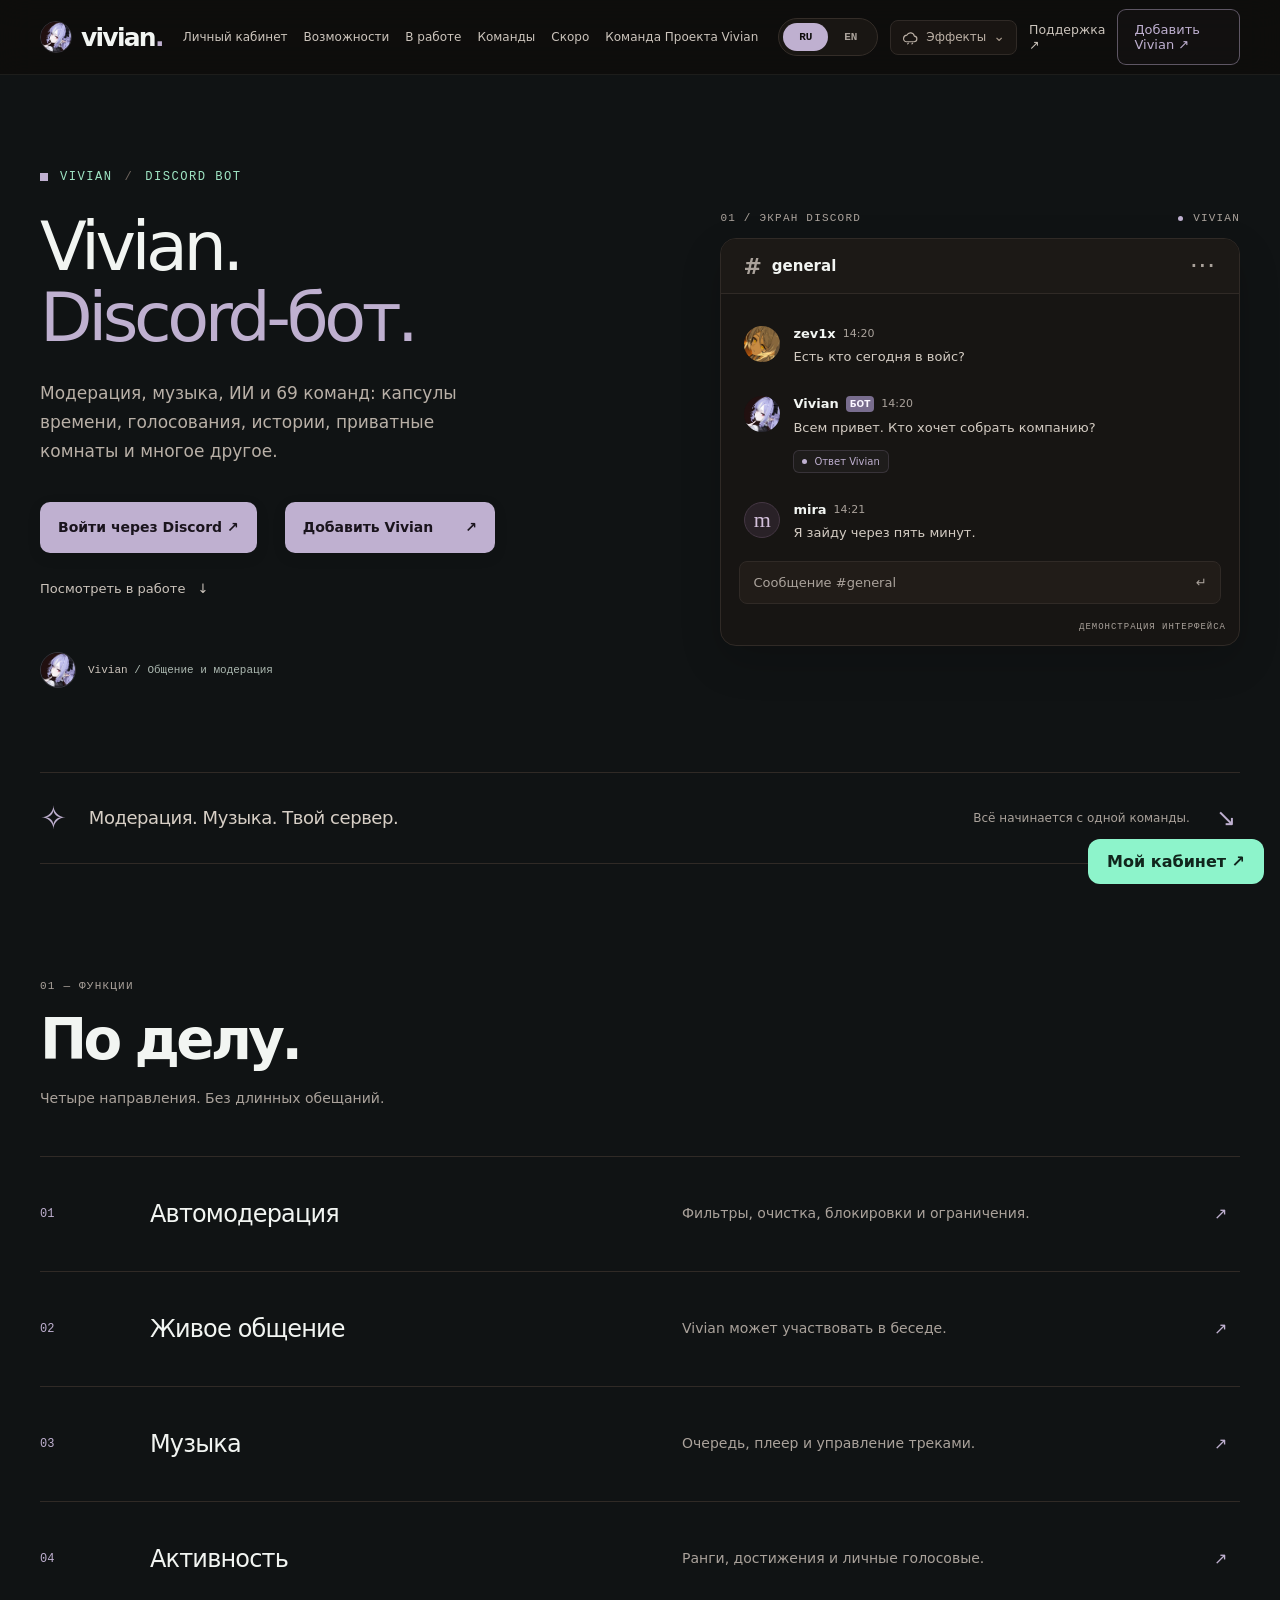
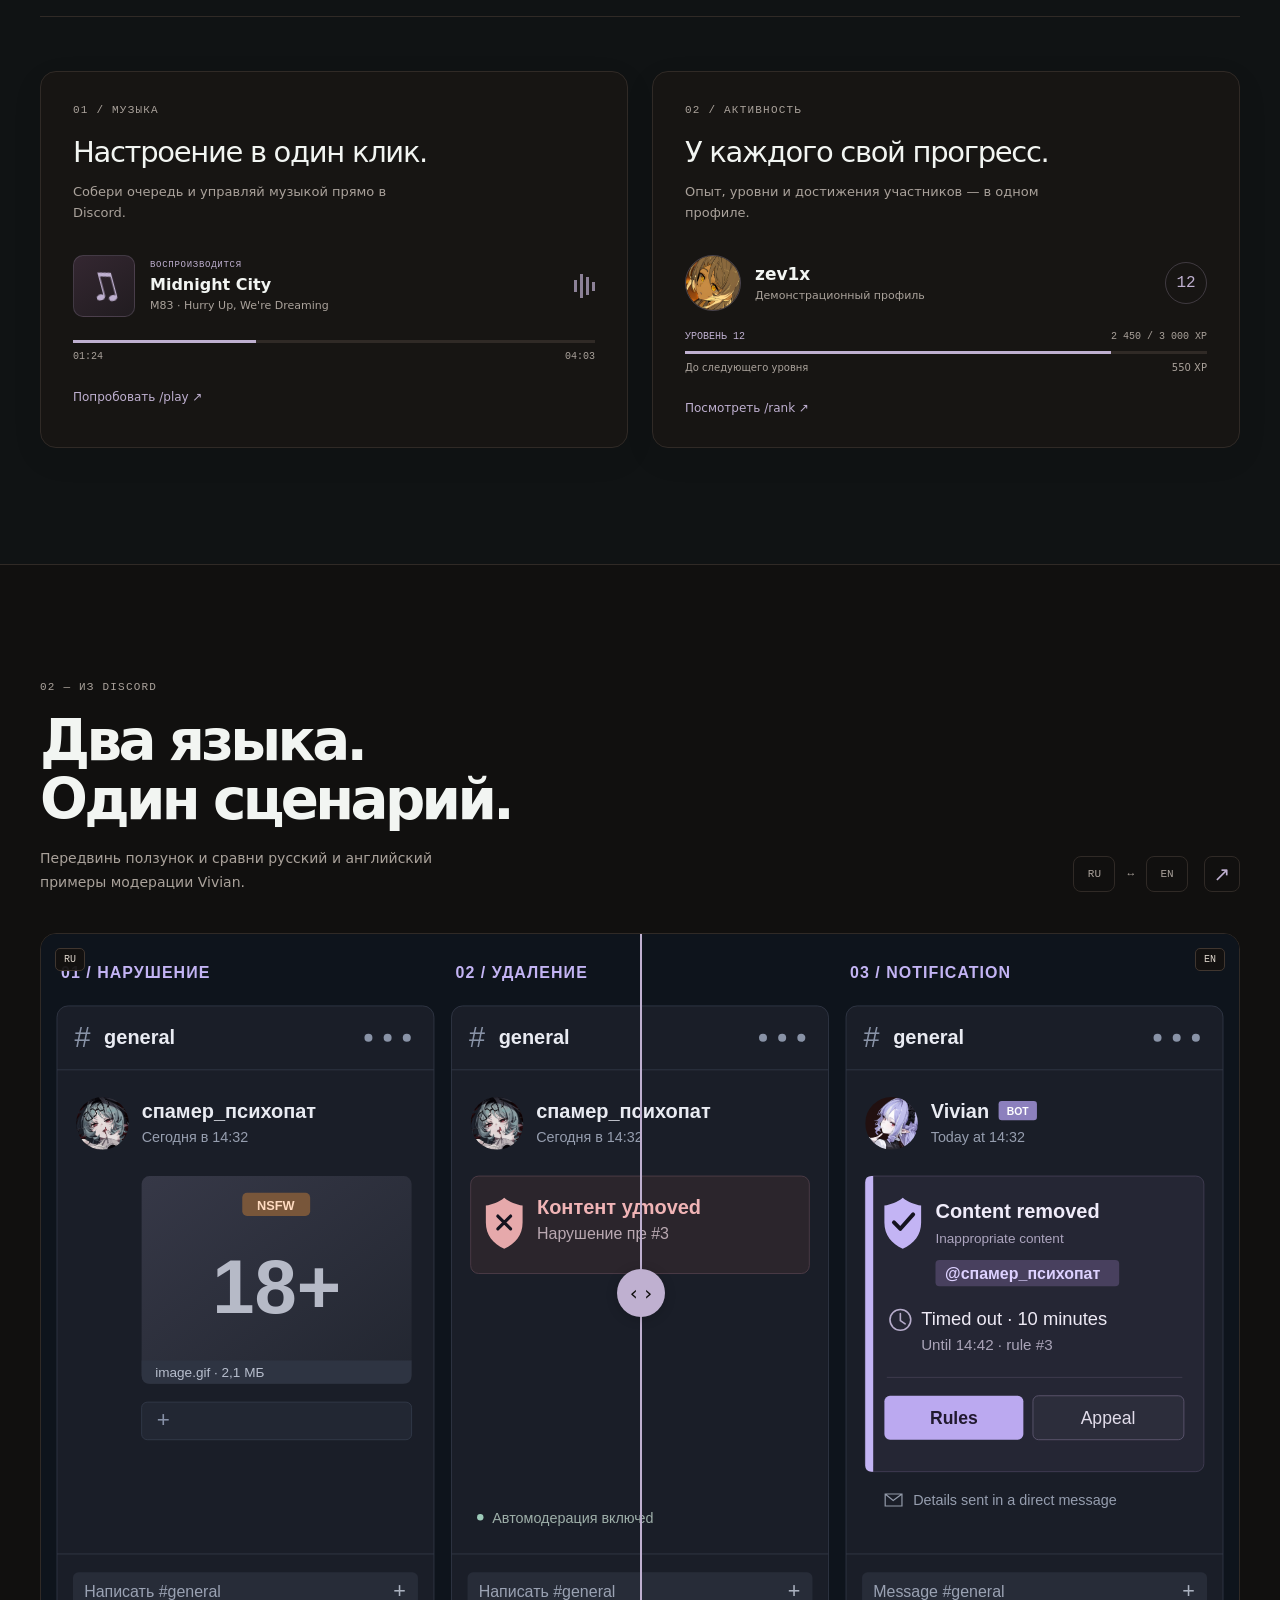
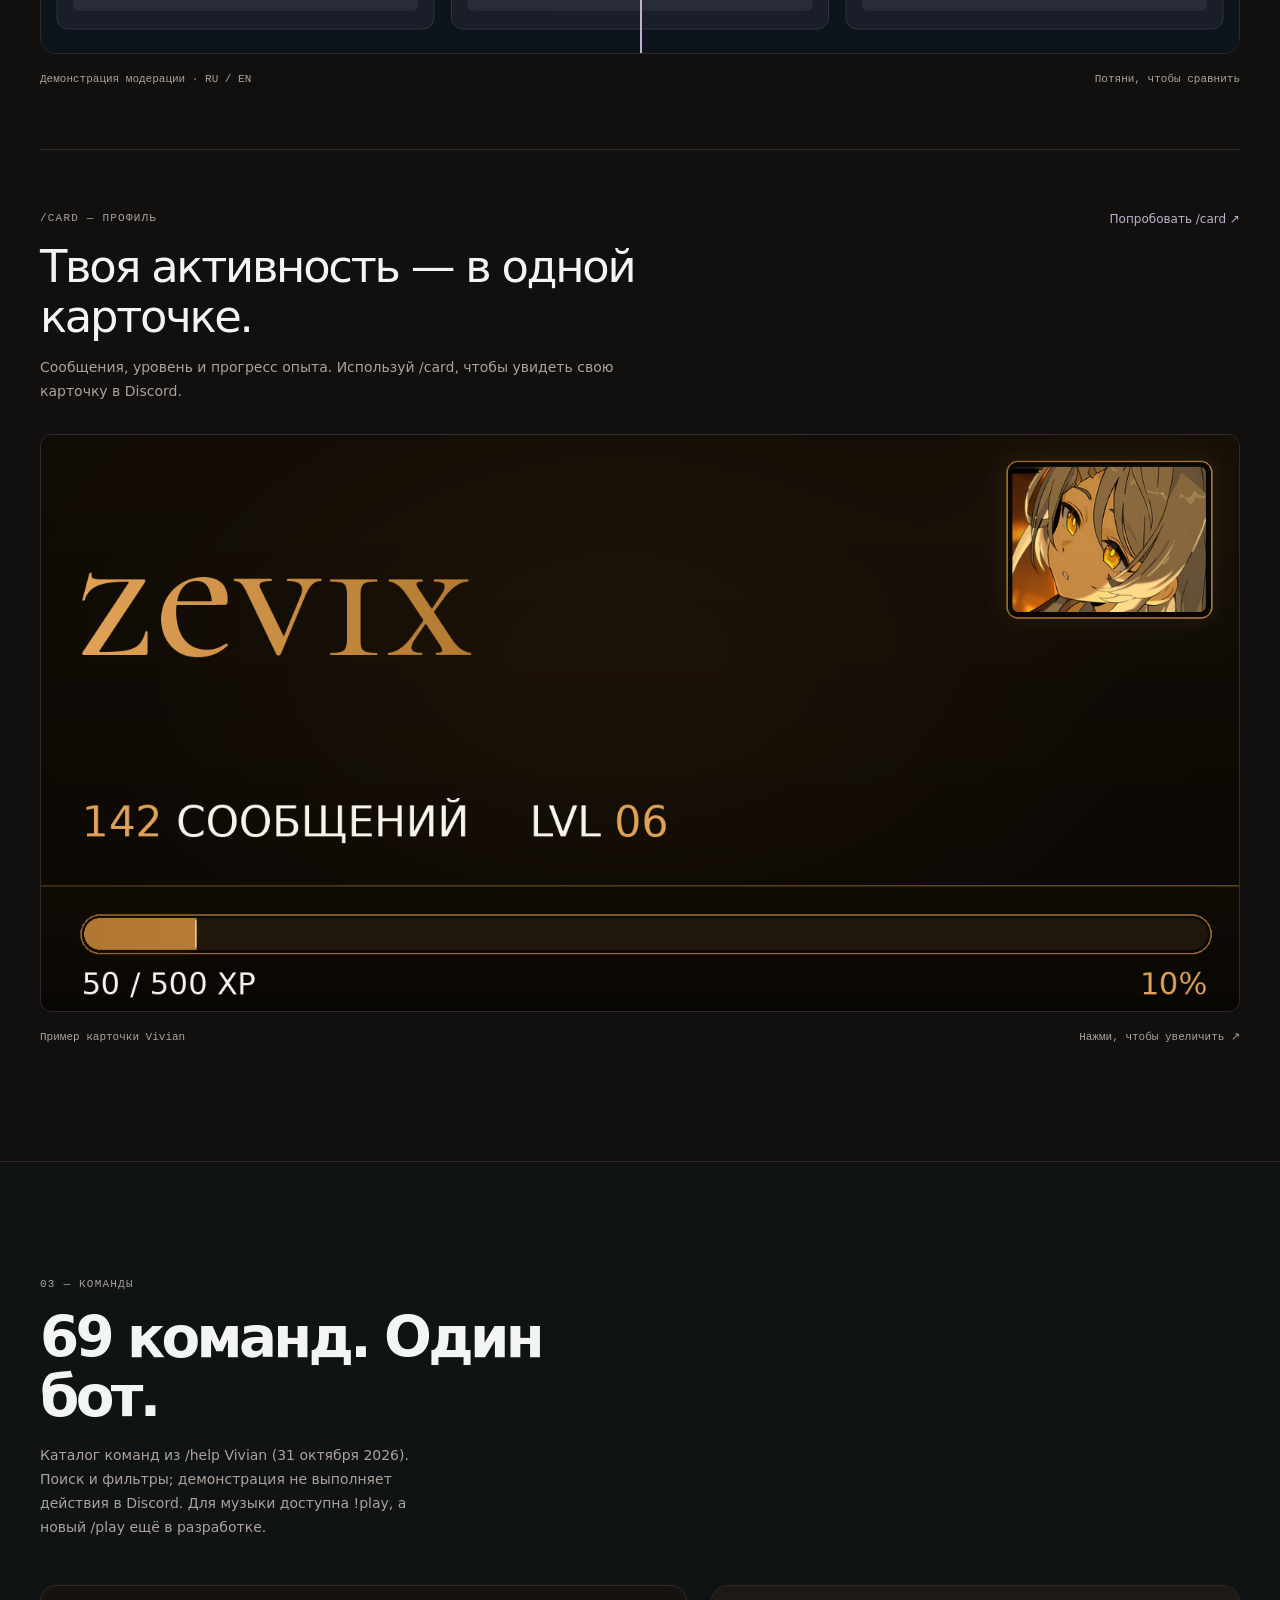
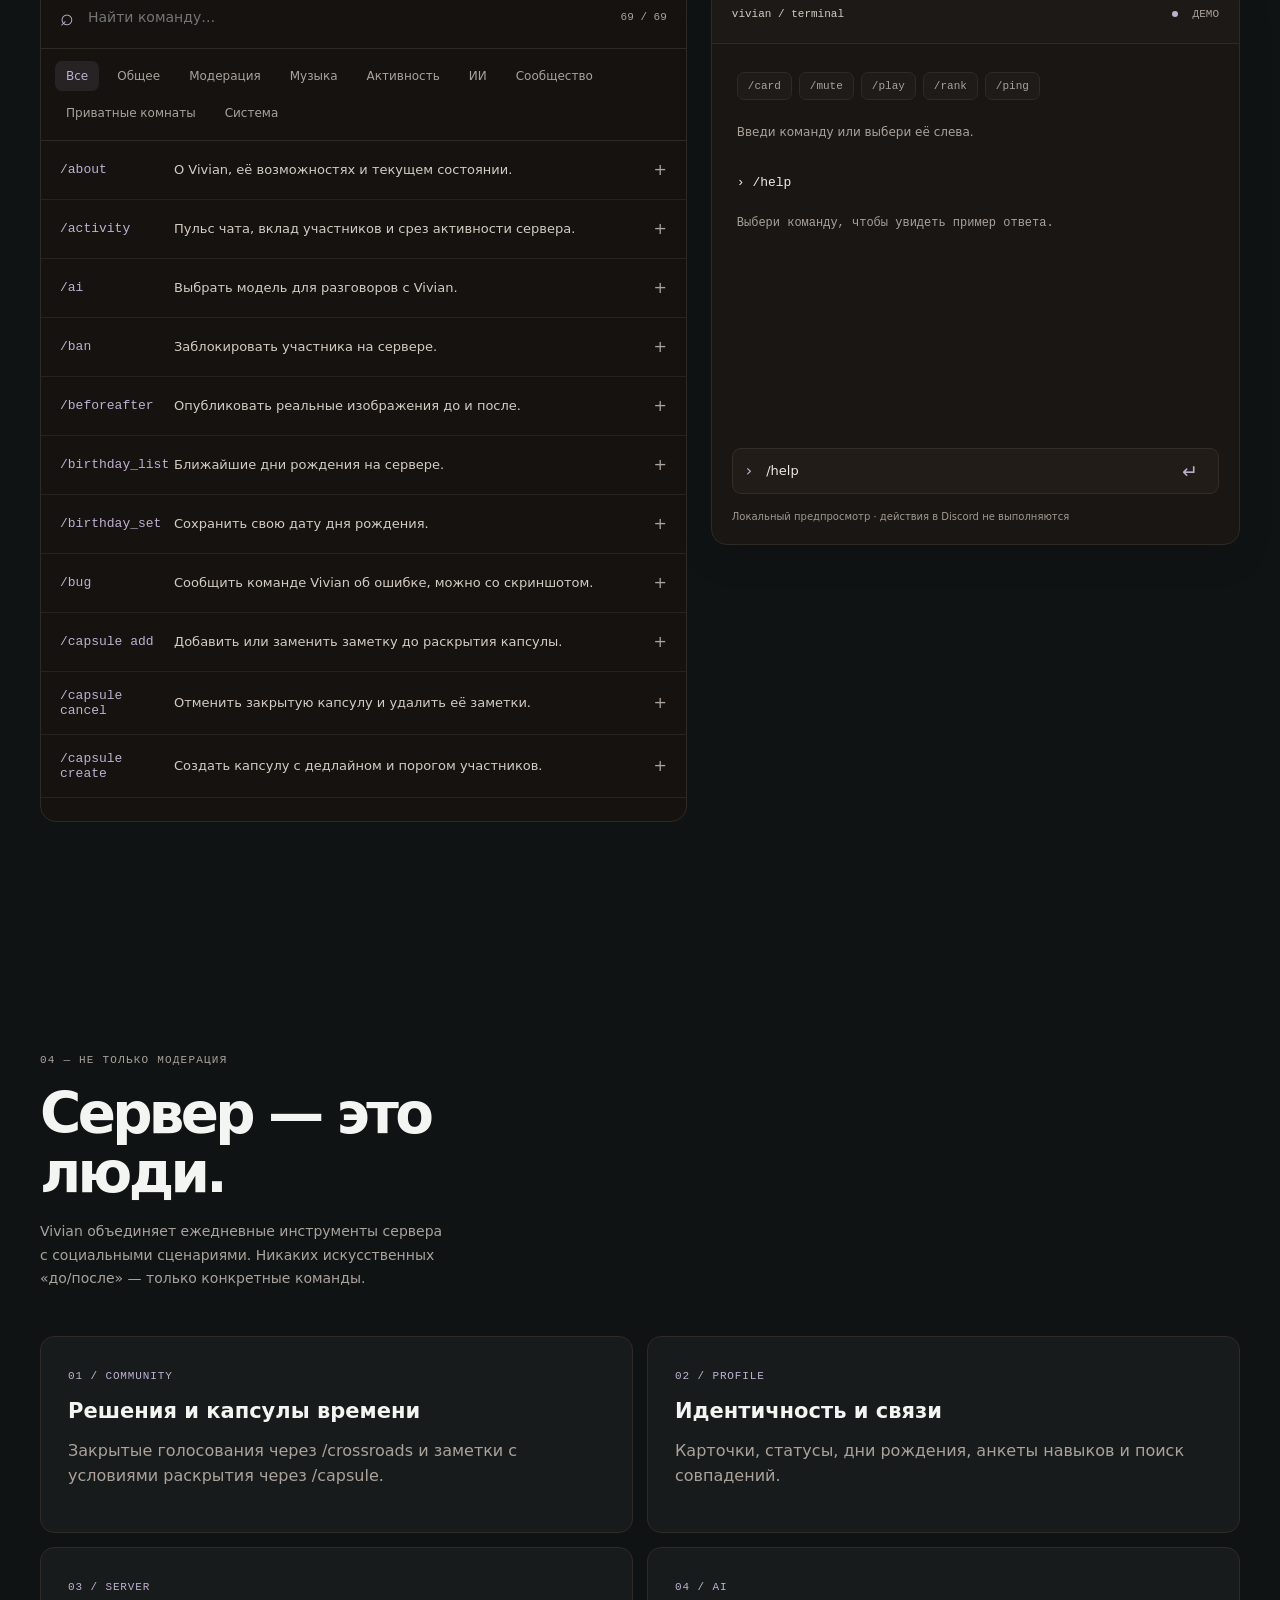
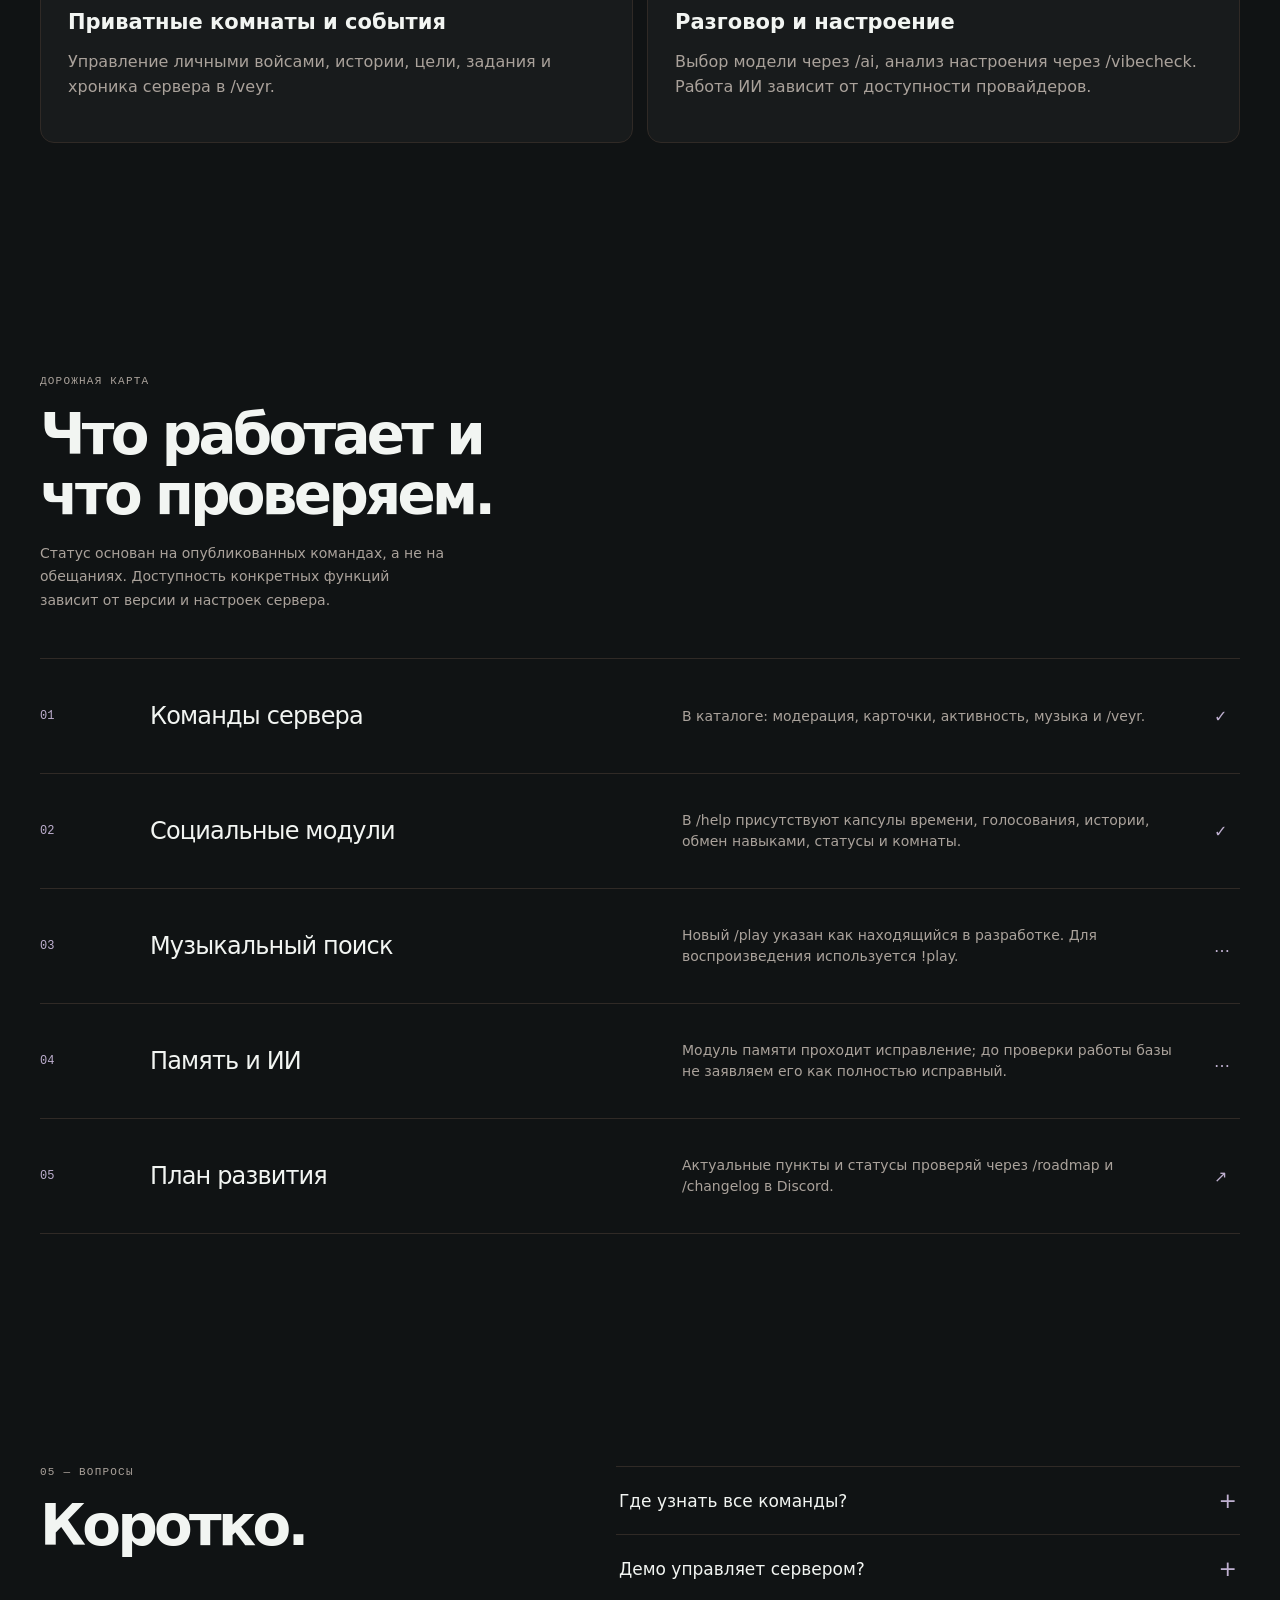
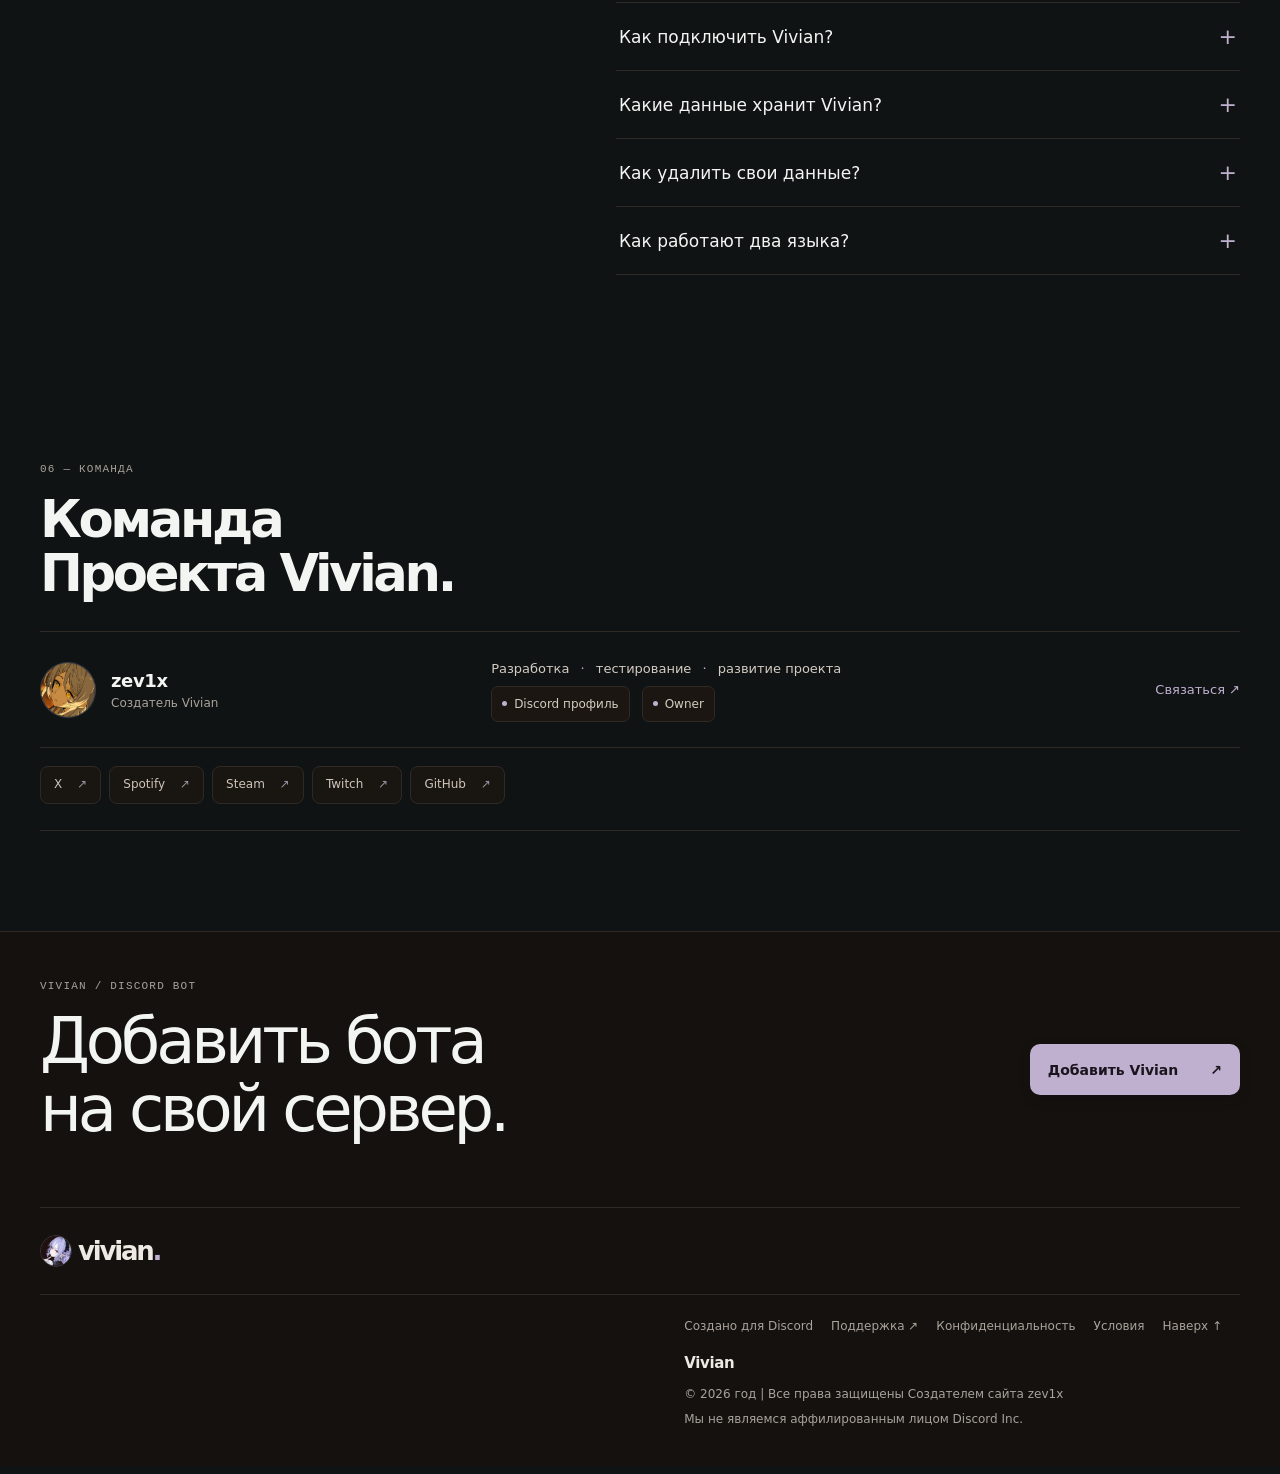
==== site/index.html @ 9732f8fa "Add files via upload" ====
<!DOCTYPE html>

<html lang="ru"><head><meta charset="utf-8"/><meta content="width=device-width, initial-scale=1" name="viewport"/><meta content="#0e0d0c" name="theme-color"/><title>Vivian — Discord-бот</title><meta content="Vivian: общение, модерация, музыка, активность и команды." name="description"/><meta content="website" property="og:type"/><meta content="Vivian — Discord-бот" property="og:title"/><meta content="Vivian: общение, модерация, музыка, активность и команды." property="og:description"/><meta content="https://esil.life/vivian-card.png" property="og:image"/><meta content="summary_large_image" name="twitter:card"/><link href="styles.css" rel="stylesheet"/><link href="theme.css" rel="stylesheet"/><link href="vivian-avatar.png" rel="icon" type="image/png"/><link rel="canonical" href="https://vivian.lat/"><meta property="og:url" content="https://vivian.lat/"><meta property="og:locale" content="ru_RU"><link rel="stylesheet" href="web2.css"></head><body>
<canvas aria-hidden="true" class="weather-canvas" hidden="" id="weather-canvas"></canvas>
<header class="header"><div class="shell header-inner"><a class="brand" href="#top"><span class="mark"><img alt="" height="32" loading="lazy" src="vivian-avatar.png" width="32"/></span><span>vivian<span class="brand-period">.</span></span></a><nav aria-label="Разделы" class="nav"><a href="dashboard.html">Личный кабинет</a><a href="#capabilities">Возможности</a><a href="#preview">В работе</a><a href="#commands">Команды</a><a href="#roadmap">Скоро</a><a href="#team">Команда Проекта Vivian</a></nav><div class="header-right"><div aria-label="Язык сайта" class="language-switch" data-language="ru" id="language-switch" role="group"><span aria-hidden="true" class="language-thumb"></span><button aria-pressed="true" data-lang="ru" lang="ru" type="button">RU</button><button aria-pressed="false" data-lang="en" lang="en" type="button">EN</button></div><div class="weather-control" id="weather-control">
<button aria-controls="weather-panel" aria-expanded="false" aria-label="Настройки фоновых эффектов" class="weather-trigger" id="weather-trigger" title="Фоновые эффекты" type="button">
<svg aria-hidden="true" class="weather-trigger-icon" fill="none" height="17" stroke="currentColor" stroke-linecap="round" stroke-linejoin="round" stroke-width="1.6" viewbox="0 0 24 24" width="17"><path d="M6 18h11a4 4 0 0 0 .4-7.98A5.5 5.5 0 0 0 7 8.6 4.75 4.75 0 0 0 6 18Z"></path><path d="m8 21 1-1m5 1 1-1"></path></svg>
<span class="weather-trigger-label">Эффекты</span><span aria-hidden="true" class="weather-caret">⌄</span></button>
<div class="weather-panel" hidden="" id="weather-panel">
<div class="weather-panel-heading">ФОН САЙТА</div>
<button aria-pressed="true" class="weather-option" data-weather="off" type="button"><span aria-hidden="true" class="weather-option-icon">○</span>Выключено<span aria-hidden="true" class="weather-option-check">✓</span></button>
<button aria-pressed="false" class="weather-option" data-weather="snow" type="button"><span aria-hidden="true" class="weather-option-icon">✳</span>Снег<span aria-hidden="true" class="weather-option-check">✓</span></button>
<button aria-pressed="false" class="weather-option" data-weather="rain" type="button"><span aria-hidden="true" class="weather-option-icon">╱</span>Дождь<span aria-hidden="true" class="weather-option-check">✓</span></button>
<div class="weather-panel-note">Выбор сохранится на этом устройстве</div>
</div></div><a class="subtle-link" href="https://discord.gg/d9XwE4tsXc" rel="noreferrer" target="_blank">Поддержка ↗</a><a class="small-cta" data-invite="" href="https://discord.com/oauth2/authorize?client_id=1553826513474945114" rel="noreferrer" target="_blank">Добавить Vivian ↗</a><details class="mobile-nav"><summary aria-label="Открыть меню"><span class="mobile-icon">☰</span></summary><div><a href="#capabilities">Возможности</a><a href="#preview">В работе</a><a href="#commands">Команды</a><a href="#roadmap">Скоро</a><a href="#team">Команда Проекта Vivian</a><a href="https://discord.gg/d9XwE4tsXc" rel="noreferrer" target="_blank">Поддержка ↗</a><a class="mobile-invite" data-invite="" href="https://discord.com/oauth2/authorize?client_id=1553826513474945114" rel="noreferrer" target="_blank">Добавить Vivian ↗</a></div></details></div></div></header>
<main><section class="hero shell" id="top"><div class="hero-main"><div class="eyebrow"><span class="small-square"></span> VIVIAN <span class="slash">/</span> DISCORD BOT</div><h1><span class="hero-title-line">Vivian.</span><em class="hero-title-line">Discord-бот.</em></h1><p>Модерация, музыка, ИИ и 69 команд: капсулы времени, голосования, истории, приватные комнаты и многое другое.</p><div class="hero-actions"><a class="primary-btn" href="/auth/discord">Войти через Discord ↗</a><a class="primary-btn" data-invite="" href="https://discord.com/oauth2/authorize?client_id=1553826513474945114" rel="noreferrer" target="_blank">Добавить Vivian <span>↗</span></a><a class="plain-btn" href="#preview">Посмотреть в работе <span>↓</span></a></div><div class="hero-note"><img alt="Аватар Vivian" loading="lazy" src="vivian-avatar.png"/><span>Vivian <span class="muted">/ Общение и модерация</span></span></div></div>
<div class="hero-demo"><div class="demo-label"><span>01 / ЭКРАН DISCORD</span><span class="line-dot"></span><span>VIVIAN</span></div><div class="chat-shell"><div class="chat-top"><span class="hash">#</span><span>general</span><span class="chat-right">···</span></div><div class="chat-rows"><div class="chat-line"><img alt="" class="round-avatar" loading="lazy" src="zev1x-avatar.png"/><div><div class="name-line"><b>zev1x</b><time>14:20</time></div><p>Есть кто сегодня в войс?</p></div></div><div class="chat-line"><img alt="" class="round-avatar" loading="lazy" src="vivian-avatar.png"/><div><div class="name-line"><b>Vivian</b><span class="bot-label">БОТ</span><time>14:20</time></div><p>Всем привет. Кто хочет собрать компанию?</p><div class="inline-tag"><span class="dot"></span> Ответ Vivian</div></div></div><div class="chat-line"><div aria-hidden="true" class="chat-initial">m</div><div><div class="name-line"><b>mira</b><time>14:21</time></div><p>Я зайду через пять минут.</p></div></div></div><div class="chat-footer">Сообщение #general <span>↵</span></div><div class="mock-watermark">ДЕМОНСТРАЦИЯ ИНТЕРФЕЙСА</div></div></div></section>
<div class="bot-strip shell"><span aria-hidden="true" class="strip-star">✧</span><p>Модерация. Музыка. Твой сервер.</p><span>Всё начинается с одной команды.</span><a aria-label="Команды" href="#commands">↘</a></div><section class="shell section features-section" id="capabilities"><div class="section-intro"><div class="index-label">01 — ФУНКЦИИ</div><h2>По делу.</h2><p>Четыре направления. Без длинных обещаний.</p></div><div class="feature-table"><div class="feature-row"><span class="feat-no">01</span><h3>Автомодерация</h3><p>Фильтры, очистка, блокировки и ограничения.</p><span class="feat-arrow">↗</span></div><div class="feature-row"><span class="feat-no">02</span><h3>Живое общение</h3><p>Vivian может участвовать в беседе.</p><span class="feat-arrow">↗</span></div><div class="feature-row"><span class="feat-no">03</span><h3>Музыка</h3><p>Очередь, плеер и управление треками.</p><span class="feat-arrow">↗</span></div><div class="feature-row"><span class="feat-no">04</span><h3>Активность</h3><p>Ранги, достижения и личные голосовые.</p><span class="feat-arrow">↗</span></div></div><div class="bot-extras"><article class="extra-card music-card"><div class="index-label">01 / МУЗЫКА</div><h3>Настроение в один клик.</h3><p>Собери очередь и управляй музыкой прямо в Discord.</p><div class="music-preview"><div class="album-art"><span aria-hidden="true">♫</span></div><div class="music-info"><small>ВОСПРОИЗВОДИТСЯ</small><strong>Midnight City</strong><span>M83 · Hurry Up, We're Dreaming</span></div><div aria-hidden="true" class="equalizer"><i></i><i></i><i></i><i></i></div></div><div class="music-timeline"><span></span></div><div class="music-times"><span>01:24</span><span>04:03</span></div><button class="extra-action" data-quick="/play midnight city" type="button">Попробовать /play ↗</button></article><article class="extra-card rank-card"><div class="index-label">02 / АКТИВНОСТЬ</div><h3>У каждого свой прогресс.</h3><p>Опыт, уровни и достижения участников — в одном профиле.</p><div class="rank-preview"><img alt="Аватар zev1x" loading="lazy" src="zev1x-avatar.png"/><div><strong>zev1x</strong><span>Демонстрационный профиль</span></div><span class="rank-level">12</span></div><div class="rank-meta"><span>УРОВЕНЬ 12</span><span>2 450 / 3 000 XP</span></div><div class="rank-progress"><span></span></div><div class="rank-next">До следующего уровня <b>550 XP</b></div><button class="extra-action" data-quick="/rank @zev1x" type="button">Посмотреть /rank ↗</button></article></div></section>
<section class="section work-section" id="preview"><div class="shell"><div class="preview-heading"><div class="section-intro work-intro"><div class="index-label">02 — ИЗ DISCORD</div><h2>Два языка.<br/>Один сценарий.</h2><p>Передвинь ползунок и сравни русский и английский примеры модерации Vivian.</p></div><div class="preview-controls"><div class="preview-presets"><button data-preview-language="ru" lang="ru" type="button">RU</button><span aria-hidden="true">↔</span><button data-preview-language="en" lang="en" type="button">EN</button></div><button aria-label="Увеличить пример модерации" class="image-expand" id="open-image" type="button">↗</button></div></div><div class="preview-compare" id="preview-compare" style="--image-split:50%"><img alt="Пример модерации Vivian на русском" class="preview-image-ru" height="900" loading="lazy" src="moderation-ru.svg" width="1500"/><img alt="Пример модерации Vivian на английском" class="preview-image-en" height="900" loading="lazy" src="moderation-en.svg" width="1500"/><div aria-hidden="true" class="preview-divider" id="preview-divider"><span>‹ ›</span></div><input aria-label="Сравнение примеров на русском и английском" class="preview-range" id="preview-range" max="100" min="0" type="range" value="50"/><span aria-hidden="true" class="preview-language-label label-ru">RU</span><span aria-hidden="true" class="preview-language-label label-en">EN</span></div><div class="work-caption"><span>Демонстрация модерации · RU / EN</span><span>Потяни, чтобы сравнить</span></div><article aria-labelledby="profile-card-title" class="card-feature" id="card-preview"><div class="card-feature-heading"><div class="card-feature-copy"><div class="index-label">/CARD — ПРОФИЛЬ</div><h3 id="profile-card-title">Твоя активность — в одной карточке.</h3><p>Сообщения, уровень и прогресс опыта. Используй /card, чтобы увидеть свою карточку в Discord.</p></div><button class="extra-action" data-quick="/card" type="button">Попробовать /card ↗</button></div><button aria-label="Увеличить карточку Vivian" class="card-frame" data-open-card="" type="button"><img alt="Карточка Vivian: сообщения, уровень и опыт" height="762" loading="lazy" src="vivian-card.png" width="1586"/></button><div class="work-caption"><span>Пример карточки Vivian</span><span>Нажми, чтобы увеличить ↗</span></div></article></div><dialog aria-label="Карточка профиля Vivian" class="image-dialog card-dialog" id="card-dialog"><button class="dialog-close" id="close-card" type="button">Закрыть ×</button><img alt="Карточка Vivian: сообщения, уровень и опыт" height="762" src="vivian-card.png" width="1586"/></dialog><dialog aria-label="Полноэкранный пример модерации Vivian" class="image-dialog" id="image-dialog"><button class="dialog-close" id="close-image" type="button">Закрыть ×</button><img alt="Полноэкранный пример модерации Vivian" height="900" id="dialog-preview-image" src="moderation-ru.svg" width="1500"/></dialog></section>
<section class="section shell commands-section" id="commands"><div class="section-intro"><div class="index-label">03 — КОМАНДЫ</div><h2>69 команд. Один бот.</h2><p>Каталог команд из /help Vivian (31 октября 2026). Поиск и фильтры; демонстрация не выполняет действия в Discord. Для музыки доступна !play, а новый /play ещё в разработке.</p></div><div class="command-layout"><div class="command-browser"><div class="command-search"><span>⌕</span><input aria-label="Поиск команд Vivian" id="command-query" placeholder="Найти команду…" type="search"/><small id="command-count">69 / 69</small></div><div aria-label="Категории команд" class="category-tabs"><button aria-pressed="true" class="active" data-group="Все" type="button">Все</button><button aria-pressed="false" class="" data-group="Общее" type="button">Общее</button><button aria-pressed="false" class="" data-group="Модерация" type="button">Модерация</button><button aria-pressed="false" class="" data-group="Музыка" type="button">Музыка</button><button aria-pressed="false" class="" data-group="Активность" type="button">Активность</button><button aria-pressed="false" class="" data-group="ИИ" type="button">ИИ</button><button aria-pressed="false" class="" data-group="Сообщество" type="button">Сообщество</button><button aria-pressed="false" class="" data-group="Приватные комнаты" type="button">Приватные комнаты</button><button aria-pressed="false" class="" data-group="Система" type="button">Система</button></div><div class="command-list" id="command-list"><details class="command-item" data-category="Общее"><summary><code>/about</code><span>О Vivian, её возможностях и текущем состоянии.</span><span class="item-plus">+</span></summary><p>О Vivian, её возможностях и текущем состоянии. <button class="try-command" data-try="/about" type="button">Попробовать ↗</button></p></details><p class="empty-search" hidden="" id="empty-search">Ничего не найдено.</p><details class="command-item" data-category="Активность"><summary><code>/activity</code><span>Пульс чата, вклад участников и срез активности сервера.</span><span class="item-plus">+</span></summary><p>Пульс чата, вклад участников и срез активности сервера. <button class="try-command" data-try="/activity" type="button">Попробовать ↗</button></p></details><p class="empty-search" hidden="" id="empty-search">Ничего не найдено.</p><details class="command-item" data-category="ИИ"><summary><code>/ai</code><span>Выбрать модель для разговоров с Vivian.</span><span class="item-plus">+</span></summary><p>Выбрать модель для разговоров с Vivian. <button class="try-command" data-try="/ai" type="button">Попробовать ↗</button></p></details><p class="empty-search" hidden="" id="empty-search">Ничего не найдено.</p><details class="command-item" data-category="Модерация"><summary><code>/ban</code><span>Заблокировать участника на сервере.</span><span class="item-plus">+</span></summary><p>Заблокировать участника на сервере. <button class="try-command" data-try="/ban" type="button">Попробовать ↗</button></p></details><p class="empty-search" hidden="" id="empty-search">Ничего не найдено.</p><details class="command-item" data-category="Сообщество"><summary><code>/beforeafter</code><span>Опубликовать реальные изображения до и после.</span><span class="item-plus">+</span></summary><p>Опубликовать реальные изображения до и после. <button class="try-command" data-try="/beforeafter" type="button">Попробовать ↗</button></p></details><p class="empty-search" hidden="" id="empty-search">Ничего не найдено.</p><details class="command-item" data-category="Сообщество"><summary><code>/birthday_list</code><span>Ближайшие дни рождения на сервере.</span><span class="item-plus">+</span></summary><p>Ближайшие дни рождения на сервере. <button class="try-command" data-try="/birthday_list" type="button">Попробовать ↗</button></p></details><p class="empty-search" hidden="" id="empty-search">Ничего не найдено.</p><details class="command-item" data-category="Сообщество"><summary><code>/birthday_set</code><span>Сохранить свою дату дня рождения.</span><span class="item-plus">+</span></summary><p>Сохранить свою дату дня рождения. <button class="try-command" data-try="/birthday_set" type="button">Попробовать ↗</button></p></details><p class="empty-search" hidden="" id="empty-search">Ничего не найдено.</p><details class="command-item" data-category="Общее"><summary><code>/bug</code><span>Сообщить команде Vivian об ошибке, можно со скриншотом.</span><span class="item-plus">+</span></summary><p>Сообщить команде Vivian об ошибке, можно со скриншотом. <button class="try-command" data-try="/bug" type="button">Попробовать ↗</button></p></details><p class="empty-search" hidden="" id="empty-search">Ничего не найдено.</p><details class="command-item" data-category="Сообщество"><summary><code>/capsule add</code><span>Добавить или заменить заметку до раскрытия капсулы.</span><span class="item-plus">+</span></summary><p>Добавить или заменить заметку до раскрытия капсулы. <button class="try-command" data-try="/capsule add" type="button">Попробовать ↗</button></p></details><p class="empty-search" hidden="" id="empty-search">Ничего не найдено.</p><details class="command-item" data-category="Сообщество"><summary><code>/capsule cancel</code><span>Отменить закрытую капсулу и удалить её заметки.</span><span class="item-plus">+</span></summary><p>Отменить закрытую капсулу и удалить её заметки. <button class="try-command" data-try="/capsule cancel" type="button">Попробовать ↗</button></p></details><p class="empty-search" hidden="" id="empty-search">Ничего не найдено.</p><details class="command-item" data-category="Сообщество"><summary><code>/capsule create</code><span>Создать капсулу с дедлайном и порогом участников.</span><span class="item-plus">+</span></summary><p>Создать капсулу с дедлайном и порогом участников. <button class="try-command" data-try="/capsule create" type="button">Попробовать ↗</button></p></details><p class="empty-search" hidden="" id="empty-search">Ничего не найдено.</p><details class="command-item" data-category="Сообщество"><summary><code>/capsule list</code><span>Показать десять последних капсул канала.</span><span class="item-plus">+</span></summary><p>Показать десять последних капсул канала. <button class="try-command" data-try="/capsule list" type="button">Попробовать ↗</button></p></details><p class="empty-search" hidden="" id="empty-search">Ничего не найдено.</p><details class="command-item" data-category="Сообщество"><summary><code>/capsule open</code><span>Открыть готовую капсулу или проверить условия раскрытия.</span><span class="item-plus">+</span></summary><p>Открыть готовую капсулу или проверить условия раскрытия. <button class="try-command" data-try="/capsule open" type="button">Попробовать ↗</button></p></details><p class="empty-search" hidden="" id="empty-search">Ничего не найдено.</p><details class="command-item" data-category="Активность"><summary><code>/card</code><span>Карточка участника</span><span class="item-plus">+</span></summary><p>Карточка участника: аватар, уровень, XP, статистика и достижения. <button class="try-command" data-try="/card" type="button">Попробовать ↗</button></p></details><p class="empty-search" hidden="" id="empty-search">Ничего не найдено.</p><details class="command-item" data-category="Система"><summary><code>/changelog</code><span>Журнал изменений Vivian с указанием версий.</span><span class="item-plus">+</span></summary><p>Журнал изменений Vivian с указанием версий. <button class="try-command" data-try="/changelog" type="button">Попробовать ↗</button></p></details><p class="empty-search" hidden="" id="empty-search">Ничего не найдено.</p><details class="command-item" data-category="Модерация"><summary><code>/clear</code><span>Удалить недавние сообщения из текущего канала.</span><span class="item-plus">+</span></summary><p>Удалить недавние сообщения из текущего канала. <button class="try-command" data-try="/clear" type="button">Попробовать ↗</button></p></details><p class="empty-search" hidden="" id="empty-search">Ничего не найдено.</p><details class="command-item" data-category="Активность"><summary><code>/crad</code><span>Псевдоним команды /card.</span><span class="item-plus">+</span></summary><p>Псевдоним команды /card. <button class="try-command" data-try="/crad" type="button">Попробовать ↗</button></p></details><p class="empty-search" hidden="" id="empty-search">Ничего не найдено.</p><details class="command-item" data-category="Сообщество"><summary><code>/crossroads ballot</code><span>Посмотреть варианты решения без раскрытия голосов.</span><span class="item-plus">+</span></summary><p>Посмотреть варианты решения без раскрытия голосов. <button class="try-command" data-try="/crossroads ballot" type="button">Попробовать ↗</button></p></details><p class="empty-search" hidden="" id="empty-search">Ничего не найдено.</p><details class="command-item" data-category="Сообщество"><summary><code>/crossroads cancel</code><span>Отменить открытое решение и удалить его голосования.</span><span class="item-plus">+</span></summary><p>Отменить открытое решение и удалить его голосования. <button class="try-command" data-try="/crossroads cancel" type="button">Попробовать ↗</button></p></details><p class="empty-search" hidden="" id="empty-search">Ничего не найдено.</p><details class="command-item" data-category="Сообщество"><summary><code>/crossroads create</code><span>Создать закрытое голосование с последующим анализом резу</span><span class="item-plus">+</span></summary><p>Создать закрытое голосование с последующим анализом результата. <button class="try-command" data-try="/crossroads create" type="button">Попробовать ↗</button></p></details><p class="empty-search" hidden="" id="empty-search">Ничего не найдено.</p><details class="command-item" data-category="Сообщество"><summary><code>/crossroads history</code><span>История решений канала и ожидающих итогов.</span><span class="item-plus">+</span></summary><p>История решений канала и ожидающих итогов. <button class="try-command" data-try="/crossroads history" type="button">Попробовать ↗</button></p></details><p class="empty-search" hidden="" id="empty-search">Ничего не найдено.</p><details class="command-item" data-category="Сообщество"><summary><code>/crossroads outcome</code><span>Зафиксировать результат после даты проверки.</span><span class="item-plus">+</span></summary><p>Зафиксировать результат после даты проверки. <button class="try-command" data-try="/crossroads outcome" type="button">Попробовать ↗</button></p></details><p class="empty-search" hidden="" id="empty-search">Ничего не найдено.</p><details class="command-item" data-category="Сообщество"><summary><code>/crossroads results</code><span>Показать анонимные результаты и итог после дедлайна.</span><span class="item-plus">+</span></summary><p>Показать анонимные результаты и итог после дедлайна. <button class="try-command" data-try="/crossroads results" type="button">Попробовать ↗</button></p></details><p class="empty-search" hidden="" id="empty-search">Ничего не найдено.</p><details class="command-item" data-category="Сообщество"><summary><code>/crossroads vote</code><span>Проголосовать или изменить тайный голос до дедлайна.</span><span class="item-plus">+</span></summary><p>Проголосовать или изменить тайный голос до дедлайна. <button class="try-command" data-try="/crossroads vote" type="button">Попробовать ↗</button></p></details><p class="empty-search" hidden="" id="empty-search">Ничего не найдено.</p><details class="command-item" data-category="Система"><summary><code>/deploy</code><span>Проверить подтверждение запуска новой версии Vivian.</span><span class="item-plus">+</span></summary><p>Проверить подтверждение запуска новой версии Vivian. <button class="try-command" data-try="/deploy" type="button">Попробовать ↗</button></p></details><p class="empty-search" hidden="" id="empty-search">Ничего не найдено.</p><details class="command-item" data-category="Сообщество"><summary><code>/exchange matches</code><span>Найти взаимные совпадения навыков участников канала.</span><span class="item-plus">+</span></summary><p>Найти взаимные совпадения навыков участников канала. <button class="try-command" data-try="/exchange matches" type="button">Попробовать ↗</button></p></details><p class="empty-search" hidden="" id="empty-search">Ничего не найдено.</p><details class="command-item" data-category="Сообщество"><summary><code>/exchange pause</code><span>Скрыть свой профиль из поиска совпадений.</span><span class="item-plus">+</span></summary><p>Скрыть свой профиль из поиска совпадений. <button class="try-command" data-try="/exchange pause" type="button">Попробовать ↗</button></p></details><p class="empty-search" hidden="" id="empty-search">Ничего не найдено.</p><details class="command-item" data-category="Сообщество"><summary><code>/exchange profile</code><span>Опубликовать навыки и сведения о себе для поиска совпаде</span><span class="item-plus">+</span></summary><p>Опубликовать навыки и сведения о себе для поиска совпадений. <button class="try-command" data-try="/exchange profile" type="button">Попробовать ↗</button></p></details><p class="empty-search" hidden="" id="empty-search">Ничего не найдено.</p><details class="command-item" data-category="Сообщество"><summary><code>/exchange remove</code><span>Удалить профиль обмена навыками для этого канала.</span><span class="item-plus">+</span></summary><p>Удалить профиль обмена навыками для этого канала. <button class="try-command" data-try="/exchange remove" type="button">Попробовать ↗</button></p></details><p class="empty-search" hidden="" id="empty-search">Ничего не найдено.</p><details class="command-item" data-category="Сообщество"><summary><code>/exchange show</code><span>Показать свой профиль обмена навыками.</span><span class="item-plus">+</span></summary><p>Показать свой профиль обмена навыками. <button class="try-command" data-try="/exchange show" type="button">Попробовать ↗</button></p></details><p class="empty-search" hidden="" id="empty-search">Ничего не найдено.</p><details class="command-item" data-category="Общее"><summary><code>/feedback_status</code><span>Статус отправленной ошибки или предложения.</span><span class="item-plus">+</span></summary><p>Статус отправленной ошибки или предложения. <button class="try-command" data-try="/feedback_status" type="button">Попробовать ↗</button></p></details><p class="empty-search" hidden="" id="empty-search">Ничего не найдено.</p><details class="command-item" data-category="Общее"><summary><code>/help</code><span>Посмотреть команды Vivian и их краткие описания.</span><span class="item-plus">+</span></summary><p>Посмотреть команды Vivian и их краткие описания. <button class="try-command" data-try="/help" type="button">Попробовать ↗</button></p></details><p class="empty-search" hidden="" id="empty-search">Ничего не найдено.</p><details class="command-item" data-category="Модерация"><summary><code>/kick</code><span>Удалить участника с сервера без блокировки повторного вх</span><span class="item-plus">+</span></summary><p>Удалить участника с сервера без блокировки повторного входа. <button class="try-command" data-try="/kick" type="button">Попробовать ↗</button></p></details><p class="empty-search" hidden="" id="empty-search">Ничего не найдено.</p><details class="command-item" data-category="Модерация"><summary><code>/lock</code><span>Запретить обычным участникам отправлять сообщения в кана</span><span class="item-plus">+</span></summary><p>Запретить обычным участникам отправлять сообщения в канале. <button class="try-command" data-try="/lock" type="button">Попробовать ↗</button></p></details><p class="empty-search" hidden="" id="empty-search">Ничего не найдено.</p><details class="command-item" data-category="Музыка"><summary><code>/loop</code><span>Включить или выключить повтор текущего трека.</span><span class="item-plus">+</span></summary><p>Включить или выключить повтор текущего трека. <button class="try-command" data-try="/loop" type="button">Попробовать ↗</button></p></details><p class="empty-search" hidden="" id="empty-search">Ничего не найдено.</p><details class="command-item" data-category="Сообщество"><summary><code>/memories_now</code><span>Опубликовать воспоминание дня прямо сейчас.</span><span class="item-plus">+</span></summary><p>Опубликовать воспоминание дня прямо сейчас. <button class="try-command" data-try="/memories_now" type="button">Попробовать ↗</button></p></details><p class="empty-search" hidden="" id="empty-search">Ничего не найдено.</p><details class="command-item" data-category="Музыка"><summary><code>/pause</code><span>Приостановить текущий трек.</span><span class="item-plus">+</span></summary><p>Приостановить текущий трек. <button class="try-command" data-try="/pause" type="button">Попробовать ↗</button></p></details><p class="empty-search" hidden="" id="empty-search">Ничего не найдено.</p><details class="command-item" data-category="Система"><summary><code>/ping</code><span>Показать задержку соединения Vivian с Discord.</span><span class="item-plus">+</span></summary><p>Показать задержку соединения Vivian с Discord. <button class="try-command" data-try="/ping" type="button">Попробовать ↗</button></p></details><p class="empty-search" hidden="" id="empty-search">Ничего не найдено.</p><details class="command-item" data-category="Музыка"><summary><code>/play</code><span>Поиск по YouTube в разработке; для музыки используется !</span><span class="item-plus">+</span></summary><p>Поиск по YouTube в разработке; для музыки используется !play. <button class="try-command" data-try="/play" type="button">Попробовать ↗</button></p></details><p class="empty-search" hidden="" id="empty-search">Ничего не найдено.</p><details class="command-item" data-category="Система"><summary><code>/project_status</code><span>Изменить статус пункта плана проекта (команда сервера).</span><span class="item-plus">+</span></summary><p>Изменить статус пункта плана проекта (команда сервера). <button class="try-command" data-try="/project_status" type="button">Попробовать ↗</button></p></details><p class="empty-search" hidden="" id="empty-search">Ничего не найдено.</p><details class="command-item" data-category="Сообщество"><summary><code>/quests</code><span>Цели, прогресс дня, путь участника и общие события.</span><span class="item-plus">+</span></summary><p>Цели, прогресс дня, путь участника и общие события. <button class="try-command" data-try="/quests" type="button">Попробовать ↗</button></p></details><p class="empty-search" hidden="" id="empty-search">Ничего не найдено.</p><details class="command-item" data-category="Музыка"><summary><code>/queue</code><span>Панель трека, очередь и управление музыкой.</span><span class="item-plus">+</span></summary><p>Панель трека, очередь и управление музыкой. <button class="try-command" data-try="/queue" type="button">Попробовать ↗</button></p></details><p class="empty-search" hidden="" id="empty-search">Ничего не найдено.</p><details class="command-item" data-category="Активность"><summary><code>/rank</code><span>Прогресс участника, вклад в разговор и достижения.</span><span class="item-plus">+</span></summary><p>Прогресс участника, вклад в разговор и достижения. <button class="try-command" data-try="/rank" type="button">Попробовать ↗</button></p></details><p class="empty-search" hidden="" id="empty-search">Ничего не найдено.</p><details class="command-item" data-category="Общее"><summary><code>/report</code><span>Посмотреть обращение или статус предложения по номеру.</span><span class="item-plus">+</span></summary><p>Посмотреть обращение или статус предложения по номеру. <button class="try-command" data-try="/report" type="button">Попробовать ↗</button></p></details><p class="empty-search" hidden="" id="empty-search">Ничего не найдено.</p><details class="command-item" data-category="Музыка"><summary><code>/resume</code><span>Возобновить приостановленный трек.</span><span class="item-plus">+</span></summary><p>Возобновить приостановленный трек. <button class="try-command" data-try="/resume" type="button">Попробовать ↗</button></p></details><p class="empty-search" hidden="" id="empty-search">Ничего не найдено.</p><details class="command-item" data-category="Система"><summary><code>/roadmap</code><span>Публичный план развития Vivian.</span><span class="item-plus">+</span></summary><p>Публичный план развития Vivian. <button class="try-command" data-try="/roadmap" type="button">Попробовать ↗</button></p></details><p class="empty-search" hidden="" id="empty-search">Ничего не найдено.</p><details class="command-item" data-category="Система"><summary><code>/roadmap_add</code><span>Добавить пункт в план развития (команда сервера).</span><span class="item-plus">+</span></summary><p>Добавить пункт в план развития (команда сервера). <button class="try-command" data-try="/roadmap_add" type="button">Попробовать ↗</button></p></details><p class="empty-search" hidden="" id="empty-search">Ничего не найдено.</p><details class="command-item" data-category="Приватные комнаты"><summary><code>/room claim</code><span>Вернуть управление приватной комнатой после выхода владе</span><span class="item-plus">+</span></summary><p>Вернуть управление приватной комнатой после выхода владельца. <button class="try-command" data-try="/room claim" type="button">Попробовать ↗</button></p></details><p class="empty-search" hidden="" id="empty-search">Ничего не найдено.</p><details class="command-item" data-category="Приватные комнаты"><summary><code>/room create</code><span>Создать приватную голосовую комнату для выбранных участн</span><span class="item-plus">+</span></summary><p>Создать приватную голосовую комнату для выбранных участников. <button class="try-command" data-try="/room create" type="button">Попробовать ↗</button></p></details><p class="empty-search" hidden="" id="empty-search">Ничего не найдено.</p><details class="command-item" data-category="Приватные комнаты"><summary><code>/room manage</code><span>Открыть панель управления своей приватной комнатой.</span><span class="item-plus">+</span></summary><p>Открыть панель управления своей приватной комнатой. <button class="try-command" data-try="/room manage" type="button">Попробовать ↗</button></p></details><p class="empty-search" hidden="" id="empty-search">Ничего не найдено.</p><details class="command-item" data-category="Приватные комнаты"><summary><code>/room setup</code><span>Настроить общую панель приватных комнат (администратор).</span><span class="item-plus">+</span></summary><p>Настроить общую панель приватных комнат (администратор). <button class="try-command" data-try="/room setup" type="button">Попробовать ↗</button></p></details><p class="empty-search" hidden="" id="empty-search">Ничего не найдено.</p><details class="command-item" data-category="Сообщество"><summary><code>/showcases</code><span>Сохранённые карточки изменений «до и после».</span><span class="item-plus">+</span></summary><p>Сохранённые карточки изменений «до и после». <button class="try-command" data-try="/showcases" type="button">Попробовать ↗</button></p></details><p class="empty-search" hidden="" id="empty-search">Ничего не найдено.</p><details class="command-item" data-category="Музыка"><summary><code>/skip</code><span>Перейти к следующему треку.</span><span class="item-plus">+</span></summary><p>Перейти к следующему треку. <button class="try-command" data-try="/skip" type="button">Попробовать ↗</button></p></details><p class="empty-search" hidden="" id="empty-search">Ничего не найдено.</p><details class="command-item" data-category="Модерация"><summary><code>/slowmode</code><span>Задать интервал между сообщениями в канале.</span><span class="item-plus">+</span></summary><p>Задать интервал между сообщениями в канале. <button class="try-command" data-try="/slowmode" type="button">Попробовать ↗</button></p></details><p class="empty-search" hidden="" id="empty-search">Ничего не найдено.</p><details class="command-item" data-category="Сообщество"><summary><code>/status_relationship</code><span>Предложить участнику отношения.</span><span class="item-plus">+</span></summary><p>Предложить участнику отношения. <button class="try-command" data-try="/status_relationship" type="button">Попробовать ↗</button></p></details><p class="empty-search" hidden="" id="empty-search">Ничего не найдено.</p><details class="command-item" data-category="Сообщество"><summary><code>/status_set</code><span>Задать свободный статус и настроение.</span><span class="item-plus">+</span></summary><p>Задать свободный статус и настроение. <button class="try-command" data-try="/status_set" type="button">Попробовать ↗</button></p></details><p class="empty-search" hidden="" id="empty-search">Ничего не найдено.</p><details class="command-item" data-category="Сообщество"><summary><code>/status_single</code><span>Завершить отношения.</span><span class="item-plus">+</span></summary><p>Завершить отношения. <button class="try-command" data-try="/status_single" type="button">Попробовать ↗</button></p></details><p class="empty-search" hidden="" id="empty-search">Ничего не найдено.</p><details class="command-item" data-category="Сообщество"><summary><code>/status_view</code><span>Показать статус и отношения участника.</span><span class="item-plus">+</span></summary><p>Показать статус и отношения участника. <button class="try-command" data-try="/status_view" type="button">Попробовать ↗</button></p></details><p class="empty-search" hidden="" id="empty-search">Ничего не найдено.</p><details class="command-item" data-category="Музыка"><summary><code>/stop</code><span>Остановить очередь и отключить Vivian от голосового кана</span><span class="item-plus">+</span></summary><p>Остановить очередь и отключить Vivian от голосового канала. <button class="try-command" data-try="/stop" type="button">Попробовать ↗</button></p></details><p class="empty-search" hidden="" id="empty-search">Ничего не найдено.</p><details class="command-item" data-category="Сообщество"><summary><code>/story_post</code><span>Опубликовать историю на 24 часа.</span><span class="item-plus">+</span></summary><p>Опубликовать историю на 24 часа. <button class="try-command" data-try="/story_post" type="button">Попробовать ↗</button></p></details><p class="empty-search" hidden="" id="empty-search">Ничего не найдено.</p><details class="command-item" data-category="Сообщество"><summary><code>/story_setup</code><span>Назначить канал для историй на 24 часа.</span><span class="item-plus">+</span></summary><p>Назначить канал для историй на 24 часа. <button class="try-command" data-try="/story_setup" type="button">Попробовать ↗</button></p></details><p class="empty-search" hidden="" id="empty-search">Ничего не найдено.</p><details class="command-item" data-category="Общее"><summary><code>/suggest</code><span>Предложить улучшение Vivian и начать голосование.</span><span class="item-plus">+</span></summary><p>Предложить улучшение Vivian и начать голосование. <button class="try-command" data-try="/suggest" type="button">Попробовать ↗</button></p></details><p class="empty-search" hidden="" id="empty-search">Ничего не найдено.</p><details class="command-item" data-category="Сообщество"><summary><code>/tasks</code><span>Задания за общение и совместные события Vivian.</span><span class="item-plus">+</span></summary><p>Задания за общение и совместные события Vivian. <button class="try-command" data-try="/tasks" type="button">Попробовать ↗</button></p></details><p class="empty-search" hidden="" id="empty-search">Ничего не найдено.</p><details class="command-item" data-category="Модерация"><summary><code>/unlock</code><span>Снова разрешить сообщения в текущем канале.</span><span class="item-plus">+</span></summary><p>Снова разрешить сообщения в текущем канале. <button class="try-command" data-try="/unlock" type="button">Попробовать ↗</button></p></details><p class="empty-search" hidden="" id="empty-search">Ничего не найдено.</p><details class="command-item" data-category="Система"><summary><code>/veyr</code><span>Центр Vivian</span><span class="item-plus">+</span></summary><p>Центр Vivian: активность, события, задания и хроника. <button class="try-command" data-try="/veyr" type="button">Попробовать ↗</button></p></details><p class="empty-search" hidden="" id="empty-search">Ничего не найдено.</p><details class="command-item" data-category="ИИ"><summary><code>/vibecheck</code><span>Оценить настроение по недавним сообщениям этого канала.</span><span class="item-plus">+</span></summary><p>Оценить настроение по недавним сообщениям этого канала. <button class="try-command" data-try="/vibecheck" type="button">Попробовать ↗</button></p></details><p class="empty-search" hidden="" id="empty-search">Ничего не найдено.</p><details class="command-item" data-category="Музыка"><summary><code>/volume</code><span>Изменить громкость плеера от 0 до 120%.</span><span class="item-plus">+</span></summary><p>Изменить громкость плеера от 0 до 120%. <button class="try-command" data-try="/volume" type="button">Попробовать ↗</button></p></details><p class="empty-search" hidden="" id="empty-search">Ничего не найдено.</p><details class="command-item" data-category="Музыка"><summary><code>!play</code><span>Воспроизвести музыку</span><span class="item-plus">+</span></summary><p>Воспроизвести музыку: !play название (YouTube или SoundCloud). <button class="try-command" data-try="!play" type="button">Попробовать ↗</button></p></details><p class="empty-search" hidden="" id="empty-search">Ничего не найдено.</p><details class="command-item" data-category="Музыка"><summary><code>!stop</code><span>Остановить музыку и выйти из голосового канала.</span><span class="item-plus">+</span></summary><p>Остановить музыку и выйти из голосового канала. <button class="try-command" data-try="!stop" type="button">Попробовать ↗</button></p></details><p class="empty-search" hidden="" id="empty-search">Ничего не найдено.</p></div></div>
<div class="console"><div class="console-head"><span>vivian / terminal</span><span class="status-small"><i></i> DEMO</span></div><div class="console-body"><div aria-label="Быстрый запуск" class="quick-commands"><button data-quick="/card" type="button">/card</button><button data-quick="/mute @zev1x 10m" type="button">/mute</button><button data-quick="/play midnight city" type="button">/play</button><button data-quick="/rank @zev1x" type="button">/rank</button><button data-quick="/ping" type="button">/ping</button></div><p class="console-dim">Введи команду или выбери её слева.</p><div class="example-code" id="command-result"><div class="initial-terminal"><span class="terminal-command">› /help</span><p>Выбери команду, чтобы увидеть пример ответа.</p></div></div></div><form class="terminal-form" id="demo-form"><span>›</span><input aria-label="Ввести демонстрационную команду" id="demo-input" spellcheck="false" value="/help"/><button aria-label="Выполнить команду" type="submit">↵</button></form><div class="console-foot">Локальный предпросмотр · действия в Discord не выполняются</div></div></div></section>
<section class="section shell capability-depth" id="compare"><div class="section-intro"><div class="index-label">04 — НЕ ТОЛЬКО МОДЕРАЦИЯ</div><h2>Сервер — это люди.</h2><p>Vivian объединяет ежедневные инструменты сервера с социальными сценариями. Никаких искусственных «до/после» — только конкретные команды.</p></div><div class="depth-grid"><article><span>01 / COMMUNITY</span><h3>Решения и капсулы времени</h3><p>Закрытые голосования через /crossroads и заметки с условиями раскрытия через /capsule.</p></article><article><span>02 / PROFILE</span><h3>Идентичность и связи</h3><p>Карточки, статусы, дни рождения, анкеты навыков и поиск совпадений.</p></article><article><span>03 / SERVER</span><h3>Приватные комнаты и события</h3><p>Управление личными войсами, истории, цели, задания и хроника сервера в /veyr.</p></article><article><span>04 / AI</span><h3>Разговор и настроение</h3><p>Выбор модели через /ai, анализ настроения через /vibecheck. Работа ИИ зависит от доступности провайдеров.</p></article></div></section>
<section class="section shell" id="roadmap"><div class="section-intro"><div class="index-label">ДОРОЖНАЯ КАРТА</div><h2>Что работает и что проверяем.</h2><p>Статус основан на опубликованных командах, а не на обещаниях. Доступность конкретных функций зависит от версии и настроек сервера.</p></div><div class="feature-table"><div class="feature-row"><span class="feat-no">01</span><h3>Команды сервера</h3><p>В каталоге: модерация, карточки, активность, музыка и /veyr.</p><span class="feat-arrow">✓</span></div><div class="feature-row"><span class="feat-no">02</span><h3>Социальные модули</h3><p>В /help присутствуют капсулы времени, голосования, истории, обмен навыками, статусы и комнаты.</p><span class="feat-arrow">✓</span></div><div class="feature-row"><span class="feat-no">03</span><h3>Музыкальный поиск</h3><p>Новый /play указан как находящийся в разработке. Для воспроизведения используется !play.</p><span class="feat-arrow">…</span></div><div class="feature-row"><span class="feat-no">04</span><h3>Память и ИИ</h3><p>Модуль памяти проходит исправление; до проверки работы базы не заявляем его как полностью исправный.</p><span class="feat-arrow">…</span></div><div class="feature-row"><span class="feat-no">05</span><h3>План развития</h3><p>Актуальные пункты и статусы проверяй через /roadmap и /changelog в Discord.</p><span class="feat-arrow">↗</span></div></div></section>
<section class="section shell questions" id="faq"><div class="section-intro"><div class="index-label">05 — ВОПРОСЫ</div><h2>Коротко.</h2></div><div class="faq-list"><details><summary>Где узнать все команды? <span>+</span></summary><p>В Discord используй <code>/help</code>. На этой странице есть поиск по командам.</p></details><details><summary>Демо управляет сервером? <span>+</span></summary><p>Нет. Команды на сайте — локальная демонстрация. Они не выполняют действия в Discord.</p></details><details><summary>Как подключить Vivian? <span>+</span></summary><p>Перейди по кнопке «Добавить Vivian». Выбери сервер и подтверди добавление в Discord.</p></details><details><summary>Какие данные хранит Vivian? <span>+</span></summary><p>Vivian использует Discord ID, служебные настройки, активность и записи диалогов для отдельных функций. Условия хранения зависят от типа данных и конфигурации. Подробности и запрос удаления — в <a href="privacy.html">политике конфиденциальности</a></p></details><details><summary>Как удалить свои данные? <span>+</span></summary><p>Напиши на <a href="https://discord.gg/d9XwE4tsXc" rel="noreferrer" target="_blank">сервер поддержки</a> с запросом на удаление данных. Срок обработки уточняется в поддержке.</p></details><details><summary>Как работают два языка? <span>+</span></summary><p>Переключатель RU / EN переводит весь сайт. Ползунок в блоке модерации позволяет сравнить оба примера.</p></details></div></section><section class="section shell team-section" id="team"><div class="section-intro"><div class="index-label">06 — КОМАНДА</div><h2>Команда Проекта Vivian.</h2></div><div class="team-list"><div class="team-entry"><div class="team-identity"><img alt="Аватар zev1x" class="team-avatar" loading="lazy" src="zev1x-avatar.png"/><div class="name-role"><a aria-label="Профиль zev1x в Discord" class="team-profile-link" href="https://discord.com/users/1515028662452224074" rel="noopener noreferrer" target="_blank"><strong>zev1x</strong></a><span>Создатель Vivian</span></div></div><div class="team-stack"><div class="team-details">Разработка <span class="team-dot">·</span> тестирование <span class="team-dot">·</span> развитие проекта</div><div class="team-meta"><span class="team-badge"><i></i> Discord профиль</span><span class="team-badge"><i></i> Owner</span></div></div><a class="team-link" href="https://discord.com/users/1515028662452224074" rel="noopener noreferrer" target="_blank">Связаться ↗</a><nav aria-label="Страницы zev1x" class="team-socials"><a aria-label="zev1x в X" href="https://x.com/aeziyaaa" rel="noopener noreferrer" target="_blank"><span>X</span><span aria-hidden="true">↗</span></a><a aria-label="zev1x в Spotify" href="https://open.spotify.com/user/31klpiztydcvcvrmlfqnz76p3wwm" rel="noopener noreferrer" target="_blank"><span>Spotify</span><span aria-hidden="true">↗</span></a><a aria-label="zev1x в Steam" href="https://steamcommunity.com/profiles/76561198764413497" rel="noopener noreferrer" target="_blank"><span>Steam</span><span aria-hidden="true">↗</span></a><a aria-label="zev1x в Twitch" href="https://www.twitch.tv/zev1_x" rel="noopener noreferrer" target="_blank"><span>Twitch</span><span aria-hidden="true">↗</span></a><a aria-label="zev1x в GitHub" href="https://github.com/shyvqqe" rel="noopener noreferrer" target="_blank"><span>GitHub</span><span aria-hidden="true">↗</span></a></nav></div></div></section></main>
<footer class="footer"><div class="shell"><div class="footer-main"><div><div class="index-label">VIVIAN / DISCORD BOT</div><h2>Добавить бота<br/>на свой сервер.</h2></div><a class="primary-btn" data-invite="" href="https://discord.com/oauth2/authorize?client_id=1553826513474945114" rel="noreferrer" target="_blank">Добавить Vivian <span>↗</span></a></div><div class="footer-bar"><a class="brand" href="#top"><span class="mark"><img alt="" height="32" loading="lazy" src="vivian-avatar.png" width="32"/></span><span>vivian<span class="brand-period">.</span></span></a></div><div class="footer-legal"><div class="footer-legal-content"><div class="footer-legal-links"><span>Создано для Discord</span><a href="https://discord.gg/d9XwE4tsXc" rel="noreferrer" target="_blank">Поддержка ↗</a><a href="privacy.html">Конфиденциальность</a><a href="terms.html">Условия</a><a href="#top">Наверх ↑</a></div><div class="footer-legal-name">Vivian</div><div>© 2026 год | Все права защищены Создателем сайта <a class="footer-author-link" href="https://discord.com/users/1515028662452224074" rel="noopener noreferrer" target="_blank">zev1x</a></div><div>Мы не являемся аффилированным лицом Discord Inc.</div></div></div></div></footer><script defer="" src="i18n.js"></script><script defer="" src="site.js"></script><script defer="" src="weather.js"></script><div class="web2-float"><a href="dashboard.html">Мой кабинет ↗</a></div></body></html>
---- site/styles.css ----
:root{--bg:#0B0F14;--panel:#111827;--ink:#F3F4F6;--muted:#94A3B8;--accent:#3DD9C5;--line:#29323c;--surface:#10161d;--thin:rgba(243,244,246,.12)}
*{box-sizing:border-box}html{scroll-behavior:smooth;scroll-padding-top:88px}body{margin:0;background:var(--bg);color:var(--ink);font-family:Inter,ui-sans-serif,-apple-system,BlinkMacSystemFont,'Segoe UI',Arial,sans-serif;-webkit-font-smoothing:antialiased}::selection{color:var(--bg);background:var(--accent)}button,input{font:inherit}a{color:inherit;text-decoration:none}button{cursor:pointer;color:inherit}img{max-width:100%}em{font-style:normal;color:var(--accent)}.shell{width:min(1200px,calc(100% - 80px));margin-inline:auto}.section{padding:116px 0}.muted{color:var(--muted)}.index-label,.eyebrow,.demo-label,.scenario-tag,.mock-watermark{font-family:ui-monospace,SFMono-Regular,Menlo,Consolas,monospace;font-size:11px;letter-spacing:.11em;color:var(--muted)}
.header{position:sticky;top:0;z-index:30;background:rgba(11,15,20,.92);backdrop-filter:blur(12px);border-bottom:1px solid var(--line)}.header-inner{height:74px;display:flex;align-items:center;gap:40px}.brand{display:inline-flex;align-items:center;gap:6px;font-size:26px;letter-spacing:-.085em;font-weight:650;flex-shrink:0}.brand .mark{display:grid;place-items:center;border:1px solid var(--accent);color:var(--accent);font-family:Georgia,serif;font-weight:400;font-size:23px;font-style:italic;width:30px;height:30px;border-radius:50%;letter-spacing:0;transform:rotate(-12deg)}.brand-period{color:var(--accent)}.nav{display:flex;gap:34px;margin-left:auto}.nav a,.subtle-link{font-size:12.5px;color:#c5cad2;transition:color .18s}.nav a:hover,.subtle-link:hover{color:var(--accent)}.header-right{display:flex;align-items:center;gap:28px;margin-left:auto}.small-cta{font-size:13px;padding:12px 16px;border:1px solid var(--accent);border-radius:2px;color:var(--accent);transition:.2s}.small-cta:hover{color:var(--bg);background:var(--accent)}.mobile-nav{display:none;position:relative}.mobile-nav summary{list-style:none;cursor:pointer;padding:5px 6px}.mobile-nav summary::-webkit-details-marker{display:none}.mobile-nav>div{position:absolute;right:0;top:45px;background:var(--panel);border:1px solid var(--line);padding:10px 16px;width:250px;box-shadow:0 12px 35px #0008;display:grid;gap:0}.mobile-nav>div>a{padding:14px 4px;border-bottom:1px solid var(--line);font-size:14px}.mobile-nav>div>a:last-child{border:0}
.hero{padding:95px 0 84px;display:grid;grid-template-columns:1fr .88fr;gap:7.5%;align-items:center;min-height:640px}.eyebrow{display:flex;align-items:center;gap:12px;color:#a6b3bd}.small-square{width:8px;height:8px;background:var(--accent);display:inline-block}.slash{color:#42505d}.hero h1{font-weight:540;letter-spacing:-.065em;font-size:clamp(54px,5.65vw,87px);line-height:1.03;margin:27px 0}.hero-main>p{color:#b4bec8;font-size:17px;max-width:455px;line-height:1.7;margin:0}.hero-actions{display:flex;align-items:center;gap:28px;margin-top:36px;flex-wrap:wrap}.primary-btn{min-height:51px;background:var(--accent);color:#06141a;display:inline-flex;align-items:center;justify-content:space-between;gap:32px;padding:14px 18px;font-weight:650;font-size:14px;transition:transform .2s,background .2s}.primary-btn:hover{transform:translateY(-2px);background:#65e4d2}.plain-btn{font-size:13px;color:#d8dce2;display:inline-flex;gap:12px;align-items:center}.plain-btn:hover{color:var(--accent)}.hero-note{display:flex;align-items:center;gap:12px;font-family:ui-monospace,SFMono-Regular,Menlo,monospace;font-size:11px;color:#d1d8de;margin-top:56px}.hero-note img{height:30px;width:30px;border-radius:50%;object-fit:cover}.demo-label{display:flex;justify-content:space-between;align-items:center;margin-bottom:14px;gap:10px}.line-dot{width:5px;height:5px;border-radius:50%;background:var(--accent);margin-left:auto}.chat-shell{border:1px solid #33404d;background:var(--surface);box-shadow:12px 12px 0 #070b0e;min-height:400px;display:flex;flex-direction:column}.chat-top{height:55px;background:#17202b;border-bottom:1px solid var(--line);display:flex;align-items:center;gap:10px;padding:0 22px;font-size:15px;font-weight:650}.hash{font-size:22px;color:#7d8998}.chat-right{margin-left:auto;letter-spacing:3px;color:var(--muted)}.chat-rows{padding:32px 23px 18px;display:grid;gap:29px;flex:1}.chat-line{display:flex;gap:13px;align-items:flex-start}.chat-line>div:last-child{min-width:0}.round-avatar,.user-icon{width:36px;height:36px;border-radius:50%;flex-shrink:0}.round-avatar{object-fit:cover}.user-icon{display:grid;place-items:center;font-size:17px;color:#0f1720;background:#d2ad92;font-weight:700}.user-blue{background:#a2b5d9}.name-line{display:flex;align-items:center;gap:7px;font-size:13px}.name-line time{color:#8793a2;font-size:11px}.name-line b{font-weight:680}.chat-line p{font-size:13px;line-height:1.5;color:#d4dce4;margin:6px 0 0}.bot-label{font-size:9px;font-weight:750;background:#5865f2;padding:3px 4px;border-radius:2px}.inline-tag{display:inline-flex;align-items:center;gap:7px;font-size:10px;color:#a4dace;border:1px solid #285f58;padding:5px 8px;margin-top:13px}.dot{width:5px;height:5px;background:var(--accent);border-radius:50%}.chat-footer{border-top:1px solid var(--line);background:#1a2330;margin:0 18px 18px;padding:13px;color:#7b8a9b;font-size:13px}.chat-footer span{float:right}.mock-watermark{margin-left:auto;text-align:right;padding:0 13px 13px;font-size:9px}.quote-strip{border-top:1px solid var(--line);border-bottom:1px solid var(--line);margin-bottom:26px}.quote-strip details{padding:23px 0}.quote-strip summary{list-style:none;display:grid;align-items:center;grid-template-columns:30px 1fr auto auto;gap:22px;cursor:pointer}.quote-strip summary::-webkit-details-marker{display:none}.quote-left{font-size:45px;color:var(--accent);font-family:Georgia,serif;line-height:.6}.quote-text{font-family:Georgia,'Times New Roman',serif;font-size:18px;letter-spacing:-.025em}.quote-attribution{font-size:11px;color:var(--muted);white-space:nowrap}.quote-toggle{font-size:11px;color:var(--accent);white-space:nowrap}.quote-strip blockquote{font-family:Georgia,'Times New Roman',serif;font-size:16px;line-height:1.8;color:#c4cdd3;max-width:840px;margin:18px 0 6px 52px}
.section-intro{max-width:480px;margin-bottom:45px}.section-intro h2{font-size:clamp(39px,4.4vw,61px);line-height:1.05;letter-spacing:-.065em;font-weight:550;margin:18px 0}.section-intro p{font-size:14px;line-height:1.7;max-width:410px;color:var(--muted);margin:0}.feature-table{border-top:1px solid var(--line)}.feature-row{border-bottom:1px solid var(--line);display:grid;grid-template-columns:90px minmax(220px,1fr) 1fr 26px;gap:20px;align-items:center;min-height:115px;transition:background .18s,padding .18s}.feature-row:hover{background:#111923;padding-inline:18px}.feat-no{font-family:ui-monospace,monospace;color:var(--accent);font-size:12px}.feature-row h3{font-size:24px;letter-spacing:-.035em;font-weight:520;margin:0}.feature-row p{font-size:14px;line-height:1.5;color:var(--muted);margin:0}.feat-arrow{color:var(--accent)}
.work-section{border-block:1px solid var(--line);background:#0e141a}.work-intro{max-width:610px}.work-intro h2{max-width:570px}.work-media{background:#e8e8eb;padding:8px;border:1px solid #47525e}.media-click{border:0;background:transparent;padding:0;display:block;width:100%;text-align:right;color:#091016;position:relative}.media-click img{display:block;width:100%;object-fit:contain}.media-click>span{position:absolute;right:22px;bottom:20px;background:#111b26;color:#f2f6f8;font-size:12px;padding:10px 14px}.work-caption{display:flex;justify-content:space-between;color:var(--muted);font:11px ui-monospace,monospace;margin-top:17px}.image-dialog{max-width:min(95vw,1500px);width:fit-content;padding:12px;background:var(--panel);border:1px solid #65717e;color:white;box-shadow:0 20px 80px #000}.image-dialog::backdrop{background:#05080ae8}.image-dialog img{display:block;max-height:75vh;max-width:90vw}.dialog-close{display:block;margin:0 0 12px auto;border:1px solid var(--line);background:transparent;padding:7px 12px}.dialog-close:hover{border-color:var(--accent)}
.commands-section .section-intro{max-width:620px}.command-layout{display:grid;grid-template-columns:1.1fr .9fr;gap:24px;align-items:start}.command-browser,.console{background:var(--surface);border:1px solid #303c47}.command-search{height:63px;display:flex;align-items:center;gap:12px;padding:0 19px;border-bottom:1px solid var(--line)}.command-search span{font-size:23px;color:var(--accent)}.command-search input{width:100%;background:none;border:0;outline:none;color:var(--ink);font-size:14px}.command-search small{color:var(--muted);white-space:nowrap;font:11px ui-monospace,monospace}.category-tabs{display:flex;gap:4px;padding:12px 14px;border-bottom:1px solid var(--line);overflow-x:auto;scrollbar-width:none}.category-tabs::-webkit-scrollbar{display:none}.category-tabs button{border:0;background:transparent;color:var(--muted);padding:8px 11px;font-size:12px;white-space:nowrap}.category-tabs button.active{background:#21372f;color:var(--accent)}.command-list{max-height:440px;overflow:auto}.command-item{border-bottom:1px solid #222d38}.command-item summary{list-style:none;display:grid;grid-template-columns:105px 1fr 20px;gap:9px;align-items:center;padding:16px 19px;cursor:pointer;min-height:58px}.command-item summary::-webkit-details-marker{display:none}.command-item summary:hover{background:#18222b}.command-item code{font-size:13px;color:var(--accent);font-family:ui-monospace,SFMono-Regular,monospace}.command-item summary>span:nth-child(2){font-size:13px;color:#d7dfe6}.item-plus{text-align:right;color:var(--muted)}.command-item[open] .item-plus{transform:rotate(45deg)}.command-item>p{font-size:13px;line-height:1.55;color:var(--muted);padding:0 20px 16px 124px;margin:0}.try-command{color:var(--accent);border:0;background:none;padding:0;margin-left:8px;font-size:12px}.empty-search{padding:24px;color:var(--muted);font-size:13px}.console{min-height:520px;display:flex;flex-direction:column}.console-head{height:58px;display:flex;justify-content:space-between;align-items:center;border-bottom:1px solid var(--line);padding:0 20px;color:#e3e8ed;font:12px ui-monospace,monospace}.status-small{color:var(--muted)}.status-small i{display:inline-block;width:6px;height:6px;background:var(--accent);border-radius:50%;margin-right:8px}.console-body{padding:28px 25px;flex:1}.console-dim{font-size:12px;color:var(--muted);margin:0 0 33px}.example-code,.terminal-command{font:13px ui-monospace,SFMono-Regular,Consolas,monospace}.terminal-command{color:var(--ink)}.terminal-command span{color:var(--accent)}.initial-terminal p{font:12px ui-monospace,monospace;color:#788592;line-height:1.6;margin-top:20px}.terminal-output{display:flex;gap:12px;align-items:flex-start;padding:22px 0 0}.terminal-output img{width:34px;height:34px;object-fit:cover;border-radius:50%}.terminal-output strong{font-size:13px}.terminal-output strong small{background:#5865f2;font-size:9px;padding:2px 5px;margin-left:3px;border-radius:2px}.terminal-output p{color:var(--ink);font-size:14px;margin:10px 0 6px}.terminal-output span{font-size:13px;color:var(--muted);line-height:1.5}.terminal-form{display:flex;align-items:center;background:#19232e;margin:0 20px 15px;padding:4px 13px}.terminal-form>span{color:var(--accent);padding:0 12px 0 0}.terminal-form input{background:none;border:0;outline:none;color:var(--ink);flex:1;font-size:13px;min-width:0}.terminal-form button{background:none;border:0;color:var(--accent);font-size:19px;padding:7px}.console-foot{padding:0 20px 19px;color:#7f8994;font-size:10px}
.compare-section{border-top:1px solid var(--line);background:#0e141a}.compare-grid{display:grid;grid-template-columns:300px 1fr;gap:8%;align-items:center}.preset-buttons{display:flex;flex-wrap:wrap;gap:6px;margin-top:28px}.preset-buttons button{background:transparent;color:#d4dce2;border:1px solid var(--line);padding:10px 12px;font-size:12px}.preset-buttons button:hover{color:var(--accent);border-color:var(--accent)}.compare-widget{height:365px;position:relative;overflow:hidden;border:1px solid #34434d;background:#151b23;touch-action:pan-y}.compare-scene{position:absolute;inset:0;display:flex;justify-content:center;flex-direction:column;gap:20px;padding:36px 9% 40px}.compare-scene.before{background:#131922;color:#d8dee3}.compare-scene.after{background:#102923;color:#e9f3f1;clip-path:inset(0 0 0 var(--split))}.scenario-tag{font-size:12px;color:#9babb8}.after .scenario-tag{color:var(--accent)}.scenario-box{padding:12px 15px;border:1px solid #52616d;background:#131e27;max-width:390px}.after .scenario-box{border-color:#3a7568;background:#13352e}.scenario-box small{font-family:ui-monospace,monospace;color:#8aa2b1;font-size:10px}.scenario-box strong{display:block;font-size:19px;font-weight:500;margin-top:4px}.scenario-box p{font-size:12px;color:#adbcc9;margin:6px 0 0}.after .scenario-box p{color:#b4d0c9}.compare-divider{position:absolute;pointer-events:none;top:0;bottom:0;left:var(--split);width:2px;background:var(--accent);z-index:2}.compare-divider span{position:absolute;top:50%;left:50%;transform:translate(-50%,-50%);display:grid;place-items:center;width:44px;height:44px;background:var(--accent);color:var(--bg);border-radius:50%;font-size:17px;white-space:nowrap}.compare-hitbox{position:absolute;inset:0;width:100%;height:100%;margin:0;opacity:0;cursor:ew-resize;z-index:3;touch-action:none}.compare-footer{position:absolute;bottom:0;left:0;right:0;display:flex;justify-content:space-between;padding:9px 16px;pointer-events:none;z-index:3;background:#0b1015dd;font:10px ui-monospace,monospace;color:#bdc7cd}
.questions{display:grid;grid-template-columns:1fr 1.3fr;gap:8%}.faq-list{border-top:1px solid var(--line)}.faq-list details{border-bottom:1px solid var(--line);padding:0 3px}.faq-list summary{display:flex;justify-content:space-between;align-items:center;cursor:pointer;list-style:none;font-size:17px;padding:21px 0}.faq-list summary::-webkit-details-marker{display:none}.faq-list summary span{color:var(--accent);font-size:22px}.faq-list details[open] summary span{transform:rotate(45deg)}.faq-list p{font-size:13px;line-height:1.65;color:var(--muted);margin:0 0 22px}.faq-list code{color:var(--accent)}
.footer{background:#101821;border-top:1px solid var(--line)}.footer-main{min-height:275px;display:flex;justify-content:space-between;align-items:center;gap:20px}.footer h2{font-size:clamp(40px,5vw,64px);font-weight:530;line-height:1.06;letter-spacing:-.065em;margin:16px 0}.footer-bar{border-top:1px solid var(--line);padding:27px 0;display:flex;align-items:center;gap:28px;color:var(--muted);font-size:12px}.footer-bar .brand{margin-right:auto;color:var(--ink)}.footer-bar a:hover{color:var(--accent)}
@media(max-width:1050px){.shell{width:min(100% - 56px,1200px)}.hero{grid-template-columns:1fr .95fr;gap:3%}.hero h1{font-size:clamp(48px,5.7vw,65px)}.quote-strip summary{grid-template-columns:25px 1fr auto;gap:15px}.quote-attribution{display:none}.compare-grid{grid-template-columns:260px 1fr;gap:4%}.feature-row{grid-template-columns:60px 1fr 1fr 20px}}
@media(max-width:750px){.shell{width:calc(100% - 40px)}.header-inner{height:64px}.nav,.subtle-link{display:none}.mobile-nav{display:block}.header-right{gap:14px}.small-cta{padding:10px 12px}.hero{padding:64px 0 60px;grid-template-columns:1fr;min-height:0;gap:56px}.hero h1{font-size:clamp(48px,10vw,71px);margin:22px 0}.hero-main>p{font-size:15px}.hero-note{margin-top:40px}.hero-demo{max-width:600px}.quote-strip summary{grid-template-columns:22px 1fr;gap:12px}.quote-text{font-size:16px}.quote-toggle{grid-column:2}.quote-strip blockquote{margin-left:35px;font-size:14px}.section{padding:83px 0}.section-intro h2{font-size:46px}.feature-row{grid-template-columns:38px 1fr 24px;gap:10px;padding:19px 0;min-height:0}.feature-row h3{font-size:21px}.feature-row p{grid-column:2;grid-row:2;font-size:13px}.feat-arrow{grid-column:3;grid-row:1}.command-layout,.compare-grid,.questions{grid-template-columns:1fr}.compare-grid{gap:26px}.compare-widget{height:325px}.command-layout{gap:15px}.console{min-height:390px}.footer-main{min-height:300px}.footer-bar{flex-wrap:wrap}.footer-bar .brand{width:100%}.work-media{padding:4px}}
@media(max-width:420px){.shell{width:calc(100% - 32px)}.header-inner{gap:10px}.brand{font-size:24px}.header-right{margin-left:auto;gap:8px}.small-cta{font-size:11px;padding:10px 9px}.hero{padding-top:46px}.hero h1{font-size:clamp(43px,11.7vw,55px)}.eyebrow{font-size:10px}.hero-actions{gap:18px}.hero-note .muted{display:block;margin-top:5px}.chat-rows{padding:25px 14px}.chat-line p{font-size:12px}.quote-text{font-size:15px}.section-intro h2{font-size:42px}.feature-row h3{font-size:20px}.command-item summary{grid-template-columns:83px 1fr 14px;padding:13px 12px}.command-item>p{padding:0 12px 14px 95px}.command-item code{font-size:11px}.console-body{padding:20px 16px}.compare-widget{height:300px}.compare-scene{padding:30px 8%}.scenario-box{padding:10px}.scenario-box strong{font-size:16px}.footer-main{display:block;padding:62px 0}.footer-main .primary-btn{margin-top:16px}.footer-bar{gap:14px}.work-caption{font-size:9px}}
@media(prefers-reduced-motion:reduce){*,*::before,*::after{scroll-behavior:auto!important;transition:none!important;animation:none!important}}

.preset-buttons label{display:block;position:relative;cursor:pointer}.preset-buttons label input{position:absolute;opacity:0;inset:0;cursor:pointer}.preset-buttons label span{display:block;padding:10px 12px;font-size:12px;color:#d4dce2;border:1px solid var(--line)}.preset-buttons label input:checked+span{border-color:var(--accent);color:var(--accent)}.compare-grid:has(input[name="compare-view"][value="0"]:checked) .compare-widget{--split:0%!important}.compare-grid:has(input[name="compare-view"][value="50"]:checked) .compare-widget{--split:50%!important}.compare-grid:has(input[name="compare-view"][value="100"]:checked) .compare-widget{--split:100%!important}body.enhanced .compare-grid .compare-widget{--split:var(--dynamic-split)!important}.compare-hitbox{display:none}body.enhanced .compare-hitbox{display:block}.preset-buttons{gap:7px}

.command-layout{grid-template-columns:minmax(0,1.1fr) minmax(0,.9fr)}
.command-layout>*{min-width:0}
.command-search input{min-width:0;flex:1}
@media(max-width:900px){.command-layout{grid-template-columns:minmax(0,1fr)}.console{min-height:390px}}


.brand .mark{display:inline-flex;align-items:center;justify-content:center;width:24px;height:24px;border:0;border-radius:0;transform:none;font-size:inherit;flex:0 0 24px;margin-right:-1px}
.brand .mark svg{display:block;width:23px;height:23px;color:var(--accent);transform:translateY(-5px)}
.header .nav{gap:22px}
.team-section{padding-top:72px;padding-bottom:100px}
.team-section .section-intro{margin-bottom:30px}
.team-section .section-intro h2{font-size:clamp(36px,4vw,58px)}.team-list{display:grid}.team-avatar{width:48px;height:48px;object-fit:cover;flex-shrink:0;border:1px solid #355057;background:#121d25;border-radius:10px}.team-identity .name-role{display:flex;flex-direction:column;gap:5px;min-width:0}.team-stack{display:flex;flex-direction:column;gap:6px}.team-entry+.team-entry{border-top:0}.team-meta{display:flex;flex-wrap:wrap;gap:8px 12px;color:#c9d0d7;font-size:13px;line-height:1.7}.team-badge{display:inline-flex;align-items:center;gap:7px;padding:7px 10px;border:1px solid var(--line);background:#121a22;font-size:12px;color:#d6dde4}.team-badge i{width:5px;height:5px;border-radius:50%;background:var(--accent);display:inline-block}
.team-entry{border-top:1px solid var(--line);border-bottom:1px solid var(--line);padding:26px 0;display:grid;grid-template-columns:minmax(220px,1fr) minmax(270px,1.5fr) auto;gap:25px;align-items:center}
.team-identity{display:flex;align-items:center;gap:15px;min-width:0}
.team-initial{width:48px;height:48px;display:grid;place-items:center;flex-shrink:0;border:1px solid #355057;background:#121d25;border-radius:7px;color:var(--accent);font-size:23px;font-weight:600;letter-spacing:-.06em}
.team-initial span{font-size:16px;margin-left:-8px;margin-top:10px}
.team-identity .name-role{display:flex;flex-direction:column;gap:5px}
.team-identity strong{font-size:18px;letter-spacing:-.02em}
.team-identity .name-role>span{color:var(--muted);font-size:12px}
.team-details{color:#c9d0d7;font-size:13px;line-height:1.7}
.team-dot{color:var(--accent);padding:0 7px}
.team-link{white-space:nowrap;color:var(--accent);font-size:13px;text-decoration:none}
.team-link:hover{text-decoration:underline}
.footer-legal{display:flex;justify-content:flex-end;padding:22px 0 38px;border-top:1px solid var(--line);font-size:12px;color:#94A3B8;line-height:1.5}.footer-legal-content{display:grid;gap:7px;width:max-content;max-width:100%;padding:0 18px 0 0;text-align:left}
.footer-legal-name{color:var(--ink);font-size:15px;font-weight:600;letter-spacing:-.025em;margin-bottom:3px}
.footer-legal .grok-disclaimer{color:#83909c;font-size:11px;margin-top:2px}
.footer-legal-links{display:flex;flex-wrap:wrap;gap:18px;color:var(--muted);font-size:12px;margin-bottom:10px}
.footer-legal-links a,.footer-legal-links span{color:inherit}
.footer-legal-links a:hover{color:var(--accent)}

@media(max-width:1050px){.header .nav{gap:16px}.team-entry{grid-template-columns:minmax(0,1fr) minmax(0,1.25fr) auto;gap:16px}}
@media(max-width:750px){.team-section{padding-top:72px;padding-bottom:70px}.team-entry{grid-template-columns:1fr;gap:16px;padding:22px 0}.team-link{justify-self:start}.footer-legal{padding-bottom:32px}}


.team-profile-link,.footer-author-link{color:inherit;text-decoration:none;text-underline-offset:3px;transition:color .18s ease}
.team-profile-link:hover,.footer-author-link:hover{color:var(--accent);text-decoration:underline}
.team-profile-link:focus-visible,.footer-author-link:focus-visible{outline:2px solid var(--accent);outline-offset:4px;border-radius:2px}



.weather-canvas{position:fixed;inset:0;z-index:0;pointer-events:none;width:100%;height:100%;opacity:.85}
.weather-canvas[hidden],.weather-panel[hidden]{display:none!important}
body>main,body>.quote-strip,body>footer{position:relative;z-index:1}
.weather-control{display:none;position:relative;flex:0 0 auto}
.weather-ready .weather-control{display:block}
.weather-trigger{height:35px;padding:0 11px;display:inline-flex;align-items:center;justify-content:center;gap:7px;border:1px solid #33414c;border-radius:4px;background:#121b24;color:#b9cbd2;font-size:12px;line-height:1;white-space:nowrap;transition:border-color .15s,color .15s,background .15s}
.weather-trigger:hover,.weather-trigger[aria-expanded="true"]{color:var(--accent);border-color:#386c65;background:#15232a}
.weather-trigger:focus-visible,.weather-option:focus-visible{outline:2px solid var(--accent);outline-offset:3px}
.weather-trigger-icon{flex:0 0 auto}
.weather-caret{font-size:14px;color:#7b929b;transform:translateY(-1px)}
.weather-panel{position:absolute;top:calc(100% + 11px);right:0;width:216px;padding:10px;background:#101820;border:1px solid #34414b;box-shadow:0 18px 44px #0009;border-radius:5px;z-index:50}
.weather-panel-heading{padding:8px 10px 11px;font:10px ui-monospace,SFMono-Regular,monospace;letter-spacing:.11em;color:#8ea3ad}
.weather-option{width:100%;min-height:40px;border:0;border-radius:3px;background:transparent;color:#c9d7dd;display:flex;align-items:center;gap:11px;text-align:left;padding:8px 10px;font-size:13px;cursor:pointer}
.weather-option:hover{background:#1c2b35}
.weather-option[aria-pressed="true"]{background:#1b3936;color:#62decf}
.weather-option-icon{width:18px;text-align:center;font-size:17px;color:#8d9da7;flex:0 0 18px}
.weather-option[aria-pressed="true"] .weather-option-icon{color:var(--accent)}
.weather-option-check{margin-left:auto;color:var(--accent);opacity:0}
.weather-option[aria-pressed="true"] .weather-option-check{opacity:1}
.weather-panel-note{margin-top:8px;padding:10px 10px 3px;border-top:1px solid #28333d;color:#8796a2;font-size:10px;line-height:1.5}
@media(max-width:1100px){.weather-trigger{padding:0 9px}.header-right{gap:16px}.header-inner{gap:24px}}
@media(max-width:900px){.weather-trigger-label,.weather-caret{display:none}.weather-trigger{width:35px;padding:0}.header-right{gap:12px}}
@media(max-width:420px){.weather-trigger{width:32px;height:34px}.header-right{gap:6px}.header-inner{gap:8px}.weather-panel{position:fixed;top:70px;left:16px;right:auto}}
@media(prefers-reduced-motion:reduce){.weather-trigger{transition:none}}

.brand>span:last-child{display:inline-block;transform:translateY(-2px)}

@media(max-width:900px){.header .nav{gap:14px}.nav a{font-size:12px}}


.hero-title-line {
  display: block;
  max-width: 100%;
  animation: vivian-title-settle 920ms cubic-bezier(.43, 0, .24, 1);
}
.hero-title-line:nth-child(2) {
  animation-delay: 140ms;
}
@keyframes vivian-title-settle {
  0%, 100% { transform: none; }
  42% { transform: translateY(9px); }
}
@media (prefers-reduced-motion: reduce) {
  .hero-title-line { animation: none; }
}

@media(max-width:750px){.footer-legal-content{width:min(100%,460px);padding-right:8px}.footer-legal-links{gap:14px}}


.language-control{position:relative;flex:0 0 auto;z-index:60}
.language-trigger{height:35px;display:inline-flex;align-items:center;justify-content:center;gap:7px;padding:0 10px;border:1px solid #33414c;background:#121b24;color:#c6d2d9;border-radius:4px;font:600 11px ui-monospace,SFMono-Regular,Consolas,monospace;cursor:pointer}
.language-trigger:hover,.language-trigger[aria-expanded="true"]{border-color:#386c65;color:var(--accent);background:#15232a}
.language-trigger:focus-visible,.language-option:focus-visible{outline:2px solid var(--accent);outline-offset:3px}
.language-caret{color:#7b929b;font-size:12px}
.language-panel[hidden]{display:none!important}
.language-panel{position:absolute;top:calc(100% + 11px);right:0;width:210px;background:#101820;border:1px solid #34414b;border-radius:5px;padding:9px;box-shadow:0 18px 44px #0009;z-index:65}
.language-panel-heading{padding:8px 10px 10px;font:10px ui-monospace,SFMono-Regular,monospace;color:#8ea3ad;letter-spacing:.07em;text-transform:uppercase}
.language-option{width:100%;display:flex;gap:12px;align-items:center;background:none;color:#d1dbe0;border:0;border-radius:3px;text-align:left;padding:10px;font-size:12px;cursor:pointer}
.language-option:hover{background:#1c2b35}
.language-option[aria-pressed="true"]{background:#1b3936;color:var(--accent)}
.language-option span{font:600 10px ui-monospace,SFMono-Regular,Consolas,monospace;min-width:22px;color:#899aa4}
.language-option b{margin-left:auto;font-weight:500;color:var(--accent);visibility:hidden}
.language-option[aria-pressed="true"] b{visibility:visible}
.mobile-invite{display:none}
@media(max-width:1180px){.header .nav,.header .subtle-link{display:none}.header .mobile-nav{display:block}.header .header-inner{gap:12px}.header-right{gap:12px}}
@media(max-width:750px){.header-right{gap:10px}.language-trigger{padding:0 8px}.language-caret{display:none}}
@media(max-width:460px){.header .small-cta{display:none}.mobile-invite{display:block!important}.header .header-inner{gap:8px}.header-right{gap:8px}.language-trigger{height:34px}.language-panel{position:fixed;top:70px;left:16px;right:auto;width:min(210px,calc(100vw - 32px))}}

.command-item summary span:not(.item-plus){min-width:0;overflow-wrap:anywhere}

:root{--accent-hover:#68e5d4;--accent-rgb:61,217,197;--bg-rgb:11,15,20}
body{overflow-x:clip}button,a,input,summary{-webkit-tap-highlight-color:transparent}button:focus-visible,a:focus-visible,input:focus-visible,summary:focus-visible{outline:2px solid var(--accent);outline-offset:5px}button{touch-action:manipulation}input[type=range]{touch-action:pan-y}input[type=search]::-webkit-search-cancel-button{cursor:pointer}.header{background:rgba(var(--bg-rgb),.9)}.header-inner{gap:26px}.header .brand{letter-spacing:-.07em;font-size:25px;gap:9px}.brand .mark{width:32px;height:32px;flex-basis:32px;margin:0}.brand .mark img{display:block;width:32px;height:32px;border-radius:50%;object-fit:cover;border:1px solid rgba(var(--accent-rgb),.4)}.brand>span:last-child{transform:none}.nav a{white-space:nowrap}.header .nav{gap:22px}.header-right{gap:17px}.language-switch{--language-position:0;position:relative;display:flex;align-items:center;width:100px;height:38px;flex:0 0 100px;border:1px solid var(--line);border-radius:24px;background:var(--surface);padding:4px;isolation:isolate;user-select:none;touch-action:pan-y}.language-thumb{position:absolute;z-index:-1;left:4px;top:4px;bottom:4px;width:calc(50% - 4px);background:var(--accent);border-radius:18px;transform:translateX(calc(var(--language-position)*100%));box-shadow:0 2px 12px rgba(var(--accent-rgb),.15);transition:transform .42s cubic-bezier(.2,.8,.2,1)}.language-switch button{flex:1;height:100%;position:relative;padding:0;border:0;border-radius:18px;background:transparent;font:650 11px ui-monospace,monospace;color:var(--muted);transition:color .25s}.language-switch button[aria-pressed=true]{color:var(--bg)}.language-switch button:hover{color:var(--ink)}.language-switch button[aria-pressed=true]:hover{color:var(--bg)}.language-changing main{animation:language-reveal .36s ease-out}@keyframes language-reveal{from{opacity:.72;transform:translateY(3px)}to{opacity:1;transform:none}}.hero h1{font-size:clamp(52px,5.35vw,81px);letter-spacing:-.065em}.hero-title-line{animation:none}.hero-demo{min-width:0}.hero-note img{width:36px;height:36px;border:1px solid rgba(var(--accent-rgb),.35)}.primary-btn:hover{background:var(--accent-hover)}.chat-shell{border-color:var(--line);box-shadow:12px 12px 0 rgba(0,0,0,.22)}.chat-top,.chat-footer{background:rgba(var(--accent-rgb),.055)}.inline-tag{color:var(--accent);border-color:rgba(var(--accent-rgb),.28);background:rgba(var(--accent-rgb),.04)}.bot-strip{display:flex;align-items:center;gap:22px;padding-block:26px;border-block:1px solid var(--line)}.strip-star{color:var(--accent);font-size:32px}.bot-strip p{font-size:18px;letter-spacing:-.025em;margin:0}.bot-strip>span:not(.strip-star){font-size:12px;color:var(--muted);margin-left:auto}.bot-strip>a{font-size:24px;color:var(--accent);padding:4px}.feature-row:hover{background:rgba(var(--accent-rgb),.035)}.bot-extras{display:grid;grid-template-columns:1fr 1fr;gap:24px;margin-top:54px}.extra-card{min-width:0;padding:32px;background:linear-gradient(145deg,rgba(var(--accent-rgb),.045),transparent 65%),var(--surface);border:1px solid var(--line);display:flex;flex-direction:column}.extra-card h3{font-weight:500;letter-spacing:-.045em;font-size:29px;line-height:1.15;margin:20px 0 12px}.extra-card>p{font-size:13px;line-height:1.65;color:var(--muted);margin:0;max-width:360px;min-height:44px}.music-preview{display:flex;gap:15px;align-items:center;margin-top:30px}.album-art{width:62px;height:62px;flex:0 0 62px;display:grid;place-items:center;border:1px solid rgba(var(--accent-rgb),.25);background:radial-gradient(ellipse at 20% 85%,rgba(var(--accent-rgb),.4),transparent 65%),#1b1a2b;overflow:hidden}.album-art span{font-size:38px;line-height:1;color:var(--accent);transform:rotate(-15deg)}.music-info{display:grid;gap:5px;min-width:0}.music-info small{font:9px ui-monospace,monospace;color:var(--accent);letter-spacing:.08em}.music-info strong{font-size:16px;font-weight:550}.music-info>span{font-size:11px;color:var(--muted)}.equalizer{display:flex;gap:3px;align-items:center;margin-left:auto;height:25px}.equalizer i{display:block;width:3px;background:var(--accent);height:12px;animation:equalize 1.5s ease-in-out infinite alternate}.equalizer i:nth-child(2){height:24px;animation-delay:-.8s}.equalizer i:nth-child(3){height:18px;animation-delay:-.4s}.equalizer i:nth-child(4){height:9px;animation-delay:-1s}@keyframes equalize{to{height:5px;opacity:.5}}.music-timeline,.rank-progress{height:3px;background:var(--line);margin-top:23px;overflow:hidden}.music-timeline>span{display:block;width:35%;height:100%;background:var(--accent)}.music-times{display:flex;justify-content:space-between;font:10px ui-monospace,monospace;color:var(--muted);margin-top:8px}.extra-action{align-self:flex-start;border:0;background:none;color:var(--accent);font-size:12px;padding:0;margin-top:28px}.extra-action:hover{text-decoration:underline;text-underline-offset:4px}.rank-preview{display:flex;align-items:center;gap:14px;margin-top:30px}.rank-preview>img{width:56px;height:56px;border-radius:50%;object-fit:cover;border:1px solid rgba(var(--accent-rgb),.3)}.rank-preview>div{display:grid;gap:5px}.rank-preview strong{font-weight:550;font-size:17px}.rank-preview div>span{font-size:11px;color:var(--muted)}.rank-level{margin-left:auto;display:grid;place-items:center;width:42px;height:42px;border:1px solid rgba(var(--accent-rgb),.35);color:var(--accent);font:16px ui-monospace,monospace;border-radius:50%}.rank-meta{display:flex;justify-content:space-between;font:10px ui-monospace,monospace;color:var(--muted);margin-top:20px}.rank-meta>span:first-child{color:var(--accent)}.rank-progress{margin-top:9px}.rank-progress>span{display:block;width:81.67%;height:100%;background:var(--accent)}.rank-next{display:flex;justify-content:space-between;font-size:10px;color:var(--muted);margin-top:8px}.rank-next b{font-weight:400}.rank-card .extra-action{margin-top:auto;padding-top:28px}.work-section,.compare-section{background:rgba(var(--accent-rgb),.018)}.work-intro{max-width:650px;margin:0}.work-intro h2{max-width:650px}.work-intro p{max-width:450px}.preview-heading{display:flex;justify-content:space-between;align-items:flex-end;gap:24px;margin-bottom:38px}.preview-controls{display:flex;gap:16px;align-items:center;margin-bottom:3px}.preview-presets{display:flex;gap:12px;align-items:center;font:11px ui-monospace,monospace}.preview-presets>span{color:var(--muted)}.preview-presets>button{height:36px;width:42px;border:1px solid var(--line);background:transparent;color:var(--muted);font:11px ui-monospace,monospace;transition:border-color .2s,color .2s}.preview-presets>button[aria-pressed=true],.preview-presets>button:hover{color:var(--accent);border-color:var(--accent)}.image-expand{height:36px;width:36px;border:1px solid var(--line);background:transparent;color:var(--accent);font-size:20px}.image-expand:hover{border-color:var(--accent)}.preview-compare{position:relative;overflow:hidden;border:1px solid var(--line);background:#161822;isolation:isolate}.preview-compare>img{display:block;width:100%;height:auto;pointer-events:none;user-select:none}.preview-image-en{position:absolute;inset:0;clip-path:inset(0 0 0 var(--image-split))}.preview-divider{position:absolute;top:0;bottom:0;left:var(--image-split);width:2px;background:var(--accent);pointer-events:none;z-index:3}.preview-divider>span{position:absolute;left:50%;top:50%;transform:translate(-50%,-50%);display:grid;place-items:center;width:48px;height:48px;border-radius:50%;color:var(--bg);background:var(--accent);box-shadow:0 0 0 6px rgba(var(--bg-rgb),.6);font-size:20px;white-space:nowrap}.preview-range{position:absolute;inset:0;z-index:5;width:100%;height:100%;margin:0;opacity:0;cursor:ew-resize}.preview-compare:focus-within{outline:2px solid var(--accent);outline-offset:5px}.preview-language-label{position:absolute;top:14px;z-index:4;background:rgba(11,13,20,.9);border:1px solid #434452;border-radius:3px;padding:5px 8px;color:#eeedf7;font:10px ui-monospace,monospace;pointer-events:none}.label-ru{left:14px}.label-en{right:14px}.preview-compare.is-sliding .preview-image-en{transition:clip-path .65s cubic-bezier(.22,1,.36,1)}.preview-compare.is-sliding .preview-divider{transition:left .65s cubic-bezier(.22,1,.36,1)}.work-caption{gap:16px;line-height:1.5}.image-dialog{padding:18px;border-color:var(--line);max-width:96vw;border-radius:5px}.image-dialog img{width:auto;height:auto;max-width:calc(96vw - 40px);max-height:80vh}.dialog-close{color:var(--ink)}.command-browser{background:rgba(var(--bg-rgb),.62)}.console{background:linear-gradient(140deg,rgba(var(--accent-rgb),.05),rgba(var(--bg-rgb),.82)),var(--panel);border-color:var(--line);min-height:560px;box-shadow:0 20px 60px rgba(0,0,0,.13);backdrop-filter:blur(12px)}.console-head{background:rgba(0,0,0,.12);font-size:11px}.console-body{min-height:290px}.quick-commands{display:flex;gap:7px;margin-bottom:25px;flex-wrap:wrap}.quick-commands button{border:1px solid var(--line);background:rgba(var(--accent-rgb),.035);color:var(--muted);font:11px ui-monospace,monospace;padding:7px 10px;transition:color .2s,border-color .2s}.quick-commands button:hover,.quick-commands button.active{color:var(--accent);border-color:rgba(var(--accent-rgb),.5)}.terminal-command{overflow-wrap:anywhere;line-height:1.7}.terminal-output{animation:reply-in .3s ease-out}.terminal-output>div{min-width:0}.terminal-output span{white-space:pre-line;overflow-wrap:anywhere}.terminal-output p{line-height:1.5}.terminal-form{background:rgba(var(--accent-rgb),.06);border:1px solid var(--line);margin-top:20px;min-height:42px}.terminal-form:focus-within{border-color:var(--accent)}.terminal-form input{width:100%;padding-block:8px}.console-foot{line-height:1.6}.category-tabs button.active{background:rgba(var(--accent-rgb),.13)}.command-item summary:hover{background:rgba(var(--accent-rgb),.04)}.command-list{scrollbar-width:thin;scrollbar-color:var(--line) transparent}.command-item p{overflow-wrap:anywhere}@keyframes reply-in{from{opacity:0;transform:translateY(7px)}to{opacity:1;transform:none}}.compare-widget{isolation:isolate}.compare-scene.before{clip-path:inset(0 calc(100% - var(--split)) 0 0)}.compare-scene.after{background:linear-gradient(rgba(var(--accent-rgb),.09),rgba(var(--accent-rgb),.09)),var(--bg)}.after .scenario-box{border-color:rgba(var(--accent-rgb),.35);background:linear-gradient(rgba(var(--accent-rgb),.07),rgba(var(--accent-rgb),.07)),var(--surface)}.after .scenario-box p{color:var(--muted)}.compare-widget.is-sliding .compare-scene{transition:clip-path .6s cubic-bezier(.22,1,.36,1)}.compare-widget.is-sliding .compare-divider{transition:left .6s cubic-bezier(.22,1,.36,1)}.compare-widget:focus-within{outline:2px solid var(--accent);outline-offset:5px}.team-avatar{border-color:rgba(var(--accent-rgb),.35);border-radius:50%;width:56px;height:56px}.team-badge{background:var(--surface)}.weather-trigger{background:var(--surface);border-color:var(--line)}.weather-panel{background:var(--panel);border-color:var(--line)}.weather-trigger:hover,.weather-trigger[aria-expanded=true]{border-color:var(--accent);background:rgba(var(--accent-rgb),.07)}.weather-option:hover{background:rgba(var(--accent-rgb),.06)}.weather-option[aria-pressed=true]{background:rgba(var(--accent-rgb),.11);color:var(--accent)}.footer{background:var(--surface)}
@media(min-width:1181px) and (max-width:1350px){.header .nav{gap:16px}.header-right{gap:12px}.nav a{font-size:12px}.header-inner{gap:20px}}
@media(max-width:1050px){.hero h1{font-size:clamp(48px,5.2vw,65px)}.extra-card{padding:26px}.extra-card h3{font-size:27px}.music-info>span{font-size:10px}.header .brand{font-size:24px}}
@media(max-width:750px){.hero h1{font-size:clamp(48px,9.5vw,71px)}.header-right{gap:12px}.language-switch{width:94px;flex-basis:94px;height:36px}.header .brand{gap:7px}.header .brand .mark{width:29px;height:29px;flex-basis:29px}.brand .mark img{width:29px;height:29px}.bot-strip{gap:14px;padding-block:22px;flex-wrap:wrap}.bot-strip p{font-size:16px}.bot-strip>span:not(.strip-star){display:none}.bot-strip>a{margin-left:auto}.bot-extras{grid-template-columns:1fr;margin-top:35px;gap:18px}.extra-card{padding:27px}.extra-card>p{min-height:0}.extra-card h3{font-size:29px}.preview-heading{align-items:flex-start;flex-direction:column;gap:24px;margin-bottom:26px}.preview-controls{align-self:flex-end;margin:0}.preview-divider>span{width:40px;height:40px;font-size:17px}.preview-language-label{top:9px;padding:4px 6px;font-size:9px}.label-ru{left:9px}.label-en{right:9px}.work-caption{font-size:10px}.console{min-height:470px}.console-body{min-height:240px}.console-head{padding-inline:17px}.team-section .section-intro h2{font-size:42px}.music-info>span{font-size:11px}.image-dialog{padding:10px}.image-dialog img{max-width:calc(96vw - 24px);max-height:80vh}.footer-legal-content{font-size:11px}}
@media(max-width:420px){.shell{width:calc(100% - 32px)}.header-right{gap:8px}.header .brand{font-size:23px}.language-switch{width:86px;flex-basis:86px;height:35px}.header-inner{gap:6px}.hero h1{font-size:clamp(42px,11vw,48px)}.hero-actions{gap:22px}.hero-note{font-size:10px}.extra-card{padding:23px}.extra-card h3{font-size:27px}.music-preview{gap:12px}.music-info>span{font-size:10px}.equalizer{gap:2px}.album-art{width:54px;height:54px;flex-basis:54px}.work-caption{font-size:9px}.preview-divider>span{width:34px;height:34px;font-size:15px;box-shadow:0 0 0 4px rgba(var(--bg-rgb),.6)}.console-head{font-size:10px}.console-head .status-small{font-size:9px}.console-foot{font-size:9px}.command-item>p{padding-left:16px}.team-section .section-intro h2{font-size:36px}}
@media(prefers-reduced-motion:reduce){*,*::before,*::after{animation:none!important;transition:none!important;scroll-behavior:auto!important}}
.language-switch{touch-action:none}@media(max-width:750px){.image-dialog{width:96vw;overflow:auto}.image-dialog img{width:1100px;max-width:none;max-height:none}.image-dialog .dialog-close{position:sticky;right:0;top:0;background:var(--panel);z-index:1}}

.card-feature{padding-top:62px;margin-top:62px;border-top:1px solid var(--line);scroll-margin-top:100px}.card-feature-heading{display:flex;align-items:flex-end;justify-content:space-between;gap:32px;margin-bottom:30px}.card-feature-copy{max-width:720px}.card-feature h3{font-size:clamp(30px,3.5vw,45px);line-height:1.12;letter-spacing:-.05em;font-weight:520;margin:18px 0 14px}.card-feature p{max-width:590px;font-size:14px;line-height:1.7;color:var(--muted);margin:0}.card-feature-heading>.extra-action{flex-shrink:0;margin:0 0 5px;white-space:nowrap}.card-frame{display:block;width:100%;padding:0;overflow:hidden;border:1px solid var(--line);border-radius:8px;background:#090610;cursor:zoom-in;transition:border-color .2s,box-shadow .2s}.card-frame:hover{border-color:var(--accent);box-shadow:0 8px 36px rgba(0,0,0,.15)}.card-frame img{display:block;width:100%;height:auto}.terminal-card-detail{flex:1}.terminal-card-open{display:block;width:100%;padding:0;margin-top:18px;border:1px solid var(--line);border-radius:5px;overflow:hidden;background:#090610;cursor:zoom-in}.terminal-card-open:hover{border-color:var(--accent)}.terminal-output .terminal-card-image{display:block;width:100%;height:auto;border-radius:0;object-fit:contain}.card-dialog img{display:block}.console:has(.terminal-card-image){min-height:620px}@media(max-width:750px){.card-feature{padding-top:42px;margin-top:42px}.card-feature-heading{flex-direction:column;align-items:flex-start;gap:21px;margin-bottom:24px}.card-feature h3{font-size:34px}.card-feature p{font-size:13px}.card-feature-heading>.extra-action{margin:0}.card-frame{border-radius:5px}.console:has(.terminal-card-image){min-height:520px}}@media(max-width:420px){.card-feature h3{font-size:30px}.card-feature .work-caption{flex-wrap:wrap;gap:5px 16px}}@media(prefers-reduced-motion:reduce){.card-frame{transition:none}}

/* Vivian command catalog rebuild */
.category-tabs{display:flex;flex-wrap:wrap;gap:7px} .category-tabs button{white-space:nowrap}.command-list{max-height:680px;overflow:auto;scrollbar-width:thin}.depth-grid{display:grid;grid-template-columns:repeat(2,minmax(0,1fr));gap:14px;margin-top:30px}.depth-grid article{padding:27px;border:1px solid var(--line,rgba(255,255,255,.17));border-radius:14px;background:rgba(255,255,255,.035)}.depth-grid article>span{font:11px ui-monospace,monospace;letter-spacing:.08em;color:var(--accent,#aaf5ce)}.depth-grid h3{font-size:21px;margin:16px 0 8px}.depth-grid p{line-height:1.55;color:var(--muted,#aaa)}@media(max-width:650px){.depth-grid{grid-template-columns:1fr}.depth-grid article{padding:20px}.command-list{max-height:none}}
---- site/theme.css ----
:root{
  --bg:#0e0d0c;
  --panel:#1b1816;
  --surface:#171513;
  --ink:#eee9e2;
  --muted:#aaa29b;
  --accent:#bfb0d0;
  --accent-hover:#d0c3dd;
  --line:#302a26;
  --thin:rgba(238,233,226,.09);
  --accent-rgb:191,176,208;
  --bg-rgb:14,13,12;
  --ease-out:cubic-bezier(.22,1,.36,1);
}
body{background:var(--bg);color:var(--ink);color-scheme:dark}
.header{background:rgba(var(--bg-rgb),.88);border-bottom-color:rgba(238,233,226,.07);backdrop-filter:blur(16px);-webkit-backdrop-filter:blur(16px)}
.nav a,.subtle-link,.plain-btn,.hero-note{color:#ccc4bc}
.hero-main>p{color:#b9b0a7}
.eyebrow,.hash,.name-line time,.chat-footer,.console-foot,.initial-terminal p,.footer-legal,.scenario-tag,.scenario-box small{color:var(--muted)}
.slash{color:#6f655e}
.hero-main{animation:quiet-intro .48s var(--ease-out) both}
.hero-demo{animation:quiet-intro .54s var(--ease-out) .06s both}
.hero-title-line,.language-changing main{animation:none}
.chat-shell,.command-browser,.console,.extra-card,.compare-widget,.preview-compare{border-color:var(--line);border-radius:16px;overflow:hidden}
.chat-shell{background:var(--surface);box-shadow:0 16px 42px rgba(0,0,0,.16)}
.chat-top{background:#1c1916;border-color:var(--line)}
.chat-footer{background:#211c18;border:1px solid var(--line);border-radius:8px}
.chat-line p,.command-item summary>span:nth-child(2),.console-head,.team-details,.team-meta,.team-badge,.scenario-box strong{color:#d4ccc3}
.bot-label,.terminal-output strong small{background:#796d8e;color:#faf6ff;border-radius:4px}
.inline-tag{background:rgba(var(--accent-rgb),.045);border-color:rgba(var(--accent-rgb),.16);border-radius:6px}
.hero-note img,.brand .mark img,.team-avatar{border-color:rgba(var(--accent-rgb),.22)}
.primary-btn,.small-cta,.plain-btn,.image-expand,.preview-presets>button,.preset-buttons label span,.weather-trigger,.dialog-close,.quick-commands button,.category-tabs button{transition:background-color .18s ease,color .18s ease,border-color .18s ease,transform .28s var(--ease-out),box-shadow .18s ease}
.primary-btn{border-radius:10px;color:#1a141d;box-shadow:0 4px 14px rgba(0,0,0,.1)}
.primary-btn:hover{background:var(--accent-hover);transform:translateY(-1px)}
.primary-btn:active,.small-cta:active,.image-expand:active,.quick-commands button:active{transform:scale(.98);transition-duration:.1s}
.primary-btn>span,.plain-btn>span{transition:transform .28s var(--ease-out)}
.primary-btn:hover>span{transform:translate(1px,-1px)}
.plain-btn:hover>span{transform:translateY(2px)}
.small-cta{border-radius:9px;border-color:rgba(var(--accent-rgb),.44);background:rgba(var(--accent-rgb),.025)}
.small-cta:hover{background:rgba(var(--accent-rgb),.1);color:var(--ink);border-color:rgba(var(--accent-rgb),.7)}
.language-switch{background:#191613;border-color:#342d28}
.language-thumb{box-shadow:none;transition:transform .32s var(--ease-out)}
.language-switch button{transition:color .18s ease}
.bot-strip{border-color:var(--line)}
.bot-strip p{color:#d7cfc6}
.feature-row{transition:background-color .18s ease}
.feature-row:hover{padding-inline:0;background:rgba(238,233,226,.022)}
.extra-card{background:var(--surface);box-shadow:0 10px 32px rgba(0,0,0,.07)}
.album-art{border-color:rgba(var(--accent-rgb),.19);border-radius:10px;background:linear-gradient(145deg,#342731,#211c20)}
.equalizer i{animation:none;opacity:.7}
.rank-level{border-color:rgba(var(--accent-rgb),.24)}
.work-section,.compare-section{background:#11100f;border-color:var(--line)}
.preview-compare{background:#151210}
.preview-presets>button,.image-expand{border-radius:8px}
.preview-language-label{background:rgba(20,17,15,.94);border-color:#40362f;color:#ded5cb;border-radius:5px}
.preview-divider>span,.compare-divider span{box-shadow:0 2px 12px rgba(0,0,0,.18)}
.preview-compare.is-sliding .preview-image-en{transition:clip-path .42s var(--ease-out)}
.preview-compare.is-sliding .preview-divider{transition:left .42s var(--ease-out)}
.command-browser{background:#151210}
.command-search{border-color:var(--line)}
.category-tabs{border-color:var(--line)}
.category-tabs button{border-radius:7px}
.category-tabs button.active{background:rgba(var(--accent-rgb),.1)}
.command-item{border-color:#29231f}
.command-item summary:hover{background:rgba(238,233,226,.025)}
.command-item .item-plus,.faq-list summary span{transition:transform .24s var(--ease-out)}
.command-item[open]>p,.faq-list details[open]>p{animation:detail-enter .2s var(--ease-out)}
.console{background:#191613;box-shadow:0 14px 36px rgba(0,0,0,.1);backdrop-filter:none}
.console-head{background:#1d1916;border-color:var(--line)}
.quick-commands button{background:rgba(238,233,226,.02);border-radius:7px}
.quick-commands button:hover{background:rgba(var(--accent-rgb),.06)}
.terminal-form{background:#221c18;border-color:#352c25;border-radius:9px}
.terminal-output{animation:detail-enter .24s var(--ease-out)}
.console-foot{color:#a29990}
.compare-widget{background:#171310}
.compare-scene.before{background:#191512;color:#d6cec4}
.compare-scene.after{background:linear-gradient(rgba(var(--accent-rgb),.045),rgba(var(--accent-rgb),.045)),var(--bg);color:var(--ink)}
.scenario-box{background:#211b17;border-color:#3d322a;border-radius:9px}
.scenario-box p,.after .scenario-box p{color:#aaa096}
.after .scenario-box{background:linear-gradient(rgba(var(--accent-rgb),.04),rgba(var(--accent-rgb),.04)),var(--surface);border-color:rgba(var(--accent-rgb),.24)}
.compare-footer{background:#15110ff5;color:#bbb0a4}
.compare-widget.is-sliding .compare-scene{transition:clip-path .42s var(--ease-out)}
.compare-widget.is-sliding .compare-divider{transition:left .42s var(--ease-out)}
.preset-buttons label span{border-radius:8px;color:#c9bfb5}
.preset-buttons label:hover span{background:rgba(238,233,226,.025)}
.team-badge{border-radius:7px;background:#1b1612}
.team-profile-link,.footer-author-link{transition:color .18s ease}
.weather-trigger{background:#191512;border-color:var(--line);border-radius:8px;color:#bcb1a6}
.weather-panel,.mobile-nav>div{border-radius:12px;background:#1c1713;border-color:#3a3027;box-shadow:0 14px 44px rgba(0,0,0,.3)}
.weather-panel-heading,.weather-caret,.weather-option-icon{color:#a89a8c}
.weather-option{color:#c9bcb0;border-radius:7px;transition:background-color .18s ease,color .18s ease}
.weather-panel-note{border-color:#372c23;color:#a99b8e}
.weather-panel:not([hidden]),.mobile-nav[open]>div{animation:panel-enter .2s var(--ease-out)}
.footer{background:#14110f;border-color:var(--line)}
.footer-bar,.footer-legal,.footer-legal-links{border-color:var(--line);color:var(--muted)}
.image-dialog{background:#1b1612;border-color:#3a3027;border-radius:14px;box-shadow:0 24px 90px rgba(0,0,0,.42)}
.image-dialog[open]{animation:dialog-enter .24s var(--ease-out)}
.image-dialog::backdrop{background:rgba(7,5,4,.86);animation:backdrop-enter .2s ease}
.dialog-close{background:#211a15;border-radius:7px;color:var(--ink)}
.image-dialog .dialog-close{background:#211a15}
.card-frame,.terminal-card-open{border-color:#34292f;border-radius:12px;transition:border-color .2s ease,box-shadow .2s ease}
.card-frame:hover{border-color:#665365;box-shadow:0 10px 30px rgba(0,0,0,.13)}
@keyframes quiet-intro{from{opacity:.82;transform:translateY(8px)}to{opacity:1;transform:none}}
@keyframes detail-enter{from{opacity:.72;transform:translateY(4px)}to{opacity:1;transform:none}}
@keyframes panel-enter{from{opacity:0;transform:translateY(-4px)}to{opacity:1;transform:none}}
@keyframes dialog-enter{from{opacity:0;transform:translateY(5px) scale(.985)}to{opacity:1;transform:none}}
@keyframes backdrop-enter{from{opacity:0}to{opacity:1}}
@media(max-width:750px){.chat-shell,.command-browser,.console,.extra-card,.compare-widget,.preview-compare{border-radius:12px}.card-frame,.terminal-card-open{border-radius:9px}}
@media(hover:none){.primary-btn:hover{transform:none}.feature-row:hover{background:transparent}}
@media(prefers-reduced-motion:reduce){*,*::before,*::after{animation:none!important;transition:none!important;scroll-behavior:auto!important}}

.chat-initial{display:grid;place-items:center;flex:0 0 36px;width:36px;height:36px;border-radius:50%;background:#292127;border:1px solid #453744;color:#d4c1dc;font:500 22px Georgia,serif;line-height:1}.team-socials{grid-column:1/-1;display:flex;flex-wrap:wrap;gap:8px;border-top:1px solid var(--line);padding-top:18px}.team-socials a{display:inline-flex;align-items:center;justify-content:space-between;gap:15px;min-height:38px;padding:9px 13px;border:1px solid var(--line);border-radius:8px;background:#191511;color:#cec4ba;font-size:12px;line-height:1.3;transition:background-color .18s ease,border-color .18s ease,color .18s ease,transform .24s var(--ease-out)}.team-socials a>span:last-child{color:#9e8f9f;font-size:12px}.team-socials a:hover{background:#231c19;border-color:#53434b;color:var(--ink);transform:translateY(-1px)}.team-socials a:active{transform:scale(.985);transition-duration:.1s}@media(max-width:750px){.team-socials{padding-top:16px}.team-socials a{min-height:40px}}@media(max-width:520px){.team-socials{display:grid;grid-template-columns:repeat(3,minmax(0,1fr));gap:8px}.team-socials a{min-width:0;gap:7px;padding:10px 11px}}@media(hover:none){.team-socials a:hover{transform:none}}@media(prefers-reduced-motion:reduce){.team-socials a{transition:none}}
---- site/web2.css ----
body{background:#101314;color:#f2f5f2;font-family:Inter,system-ui,sans-serif;margin:0}a{color:inherit} .web2-float{position:fixed;bottom:16px;right:16px;z-index:100} .web2-float a,.btn{background:#8df4cb;color:#10251c;display:inline-block;padding:13px 19px;border-radius:12px;font-weight:750;text-decoration:none}.dash-shell{max-width:1050px;margin:0 auto;padding:20px}.dash-header{display:flex;gap:15px;align-items:center;justify-content:space-between;flex-wrap:wrap;margin-bottom:46px}.mark{color:#8df4cb}.dash-heading{font-size:clamp(2.5rem,7vw,4.8rem);letter-spacing:-.05em;margin:14px 0}.muted{color:#acb9b1}.dash-grid{display:grid;grid-template-columns:repeat(auto-fit,minmax(230px,1fr));gap:14px;margin:24px 0}.dash-card{background:#202724;border:1px solid #33483c;border-radius:18px;padding:25px;min-height:114px}.dash-number{font-weight:800;font-size:2.1rem;margin:12px 0}.eyebrow{font-size:.76rem;letter-spacing:.12em;color:#9fe5c4;text-transform:uppercase}.disconnected{color:#f3c07a}.dash-links{display:flex;flex-wrap:wrap;gap:12px}.dash-links a{padding:12px 14px;border:1px solid #456b57;border-radius:12px;text-decoration:none}.profile{display:flex;align-items:center;gap:16px}.profile img{width:68px;height:68px;border-radius:50%}.warning{border-left:4px solid #e9b976;padding:12px 18px;background:#292622;margin-top:22px}.hidden{display:none!important}@media(max-width:600px){.dash-shell{padding:14px}.dash-card{padding:18px}.web2-float{left:16px;right:16px;text-align:center}.web2-float a{display:block}}
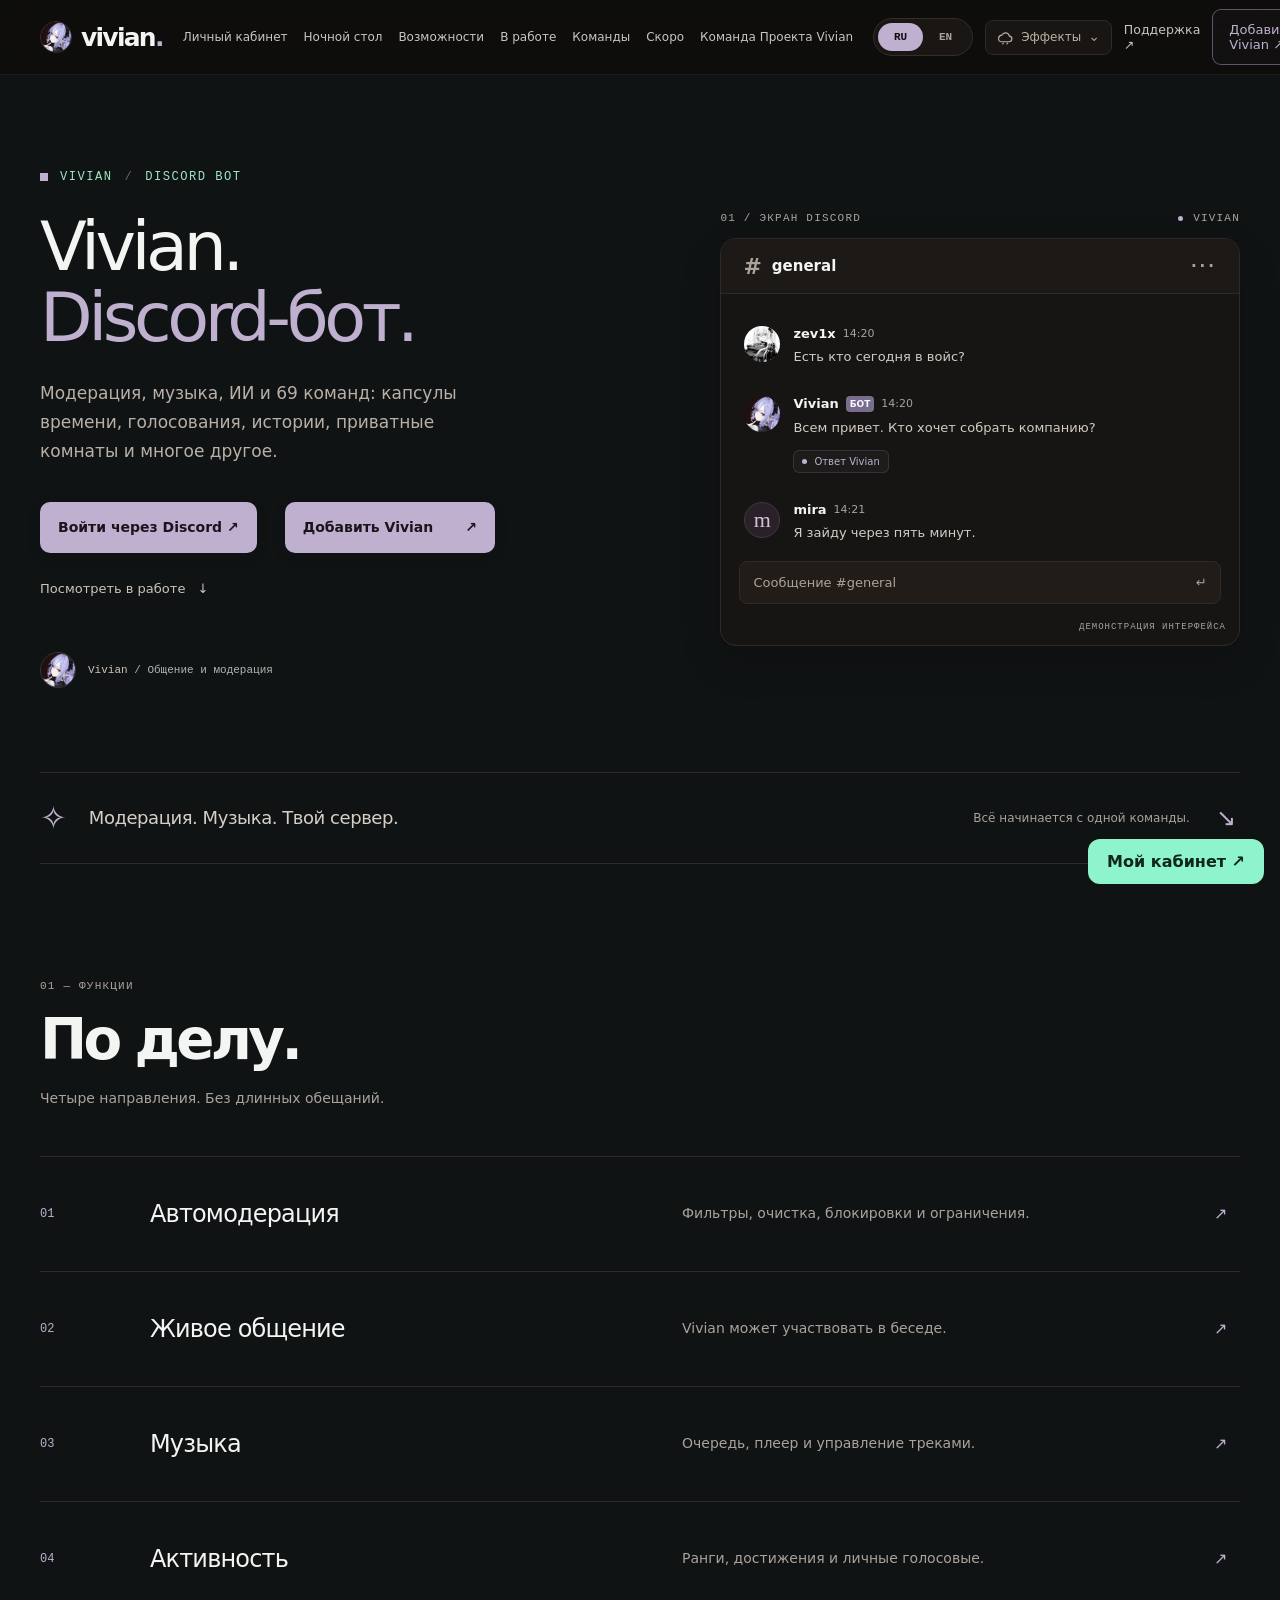
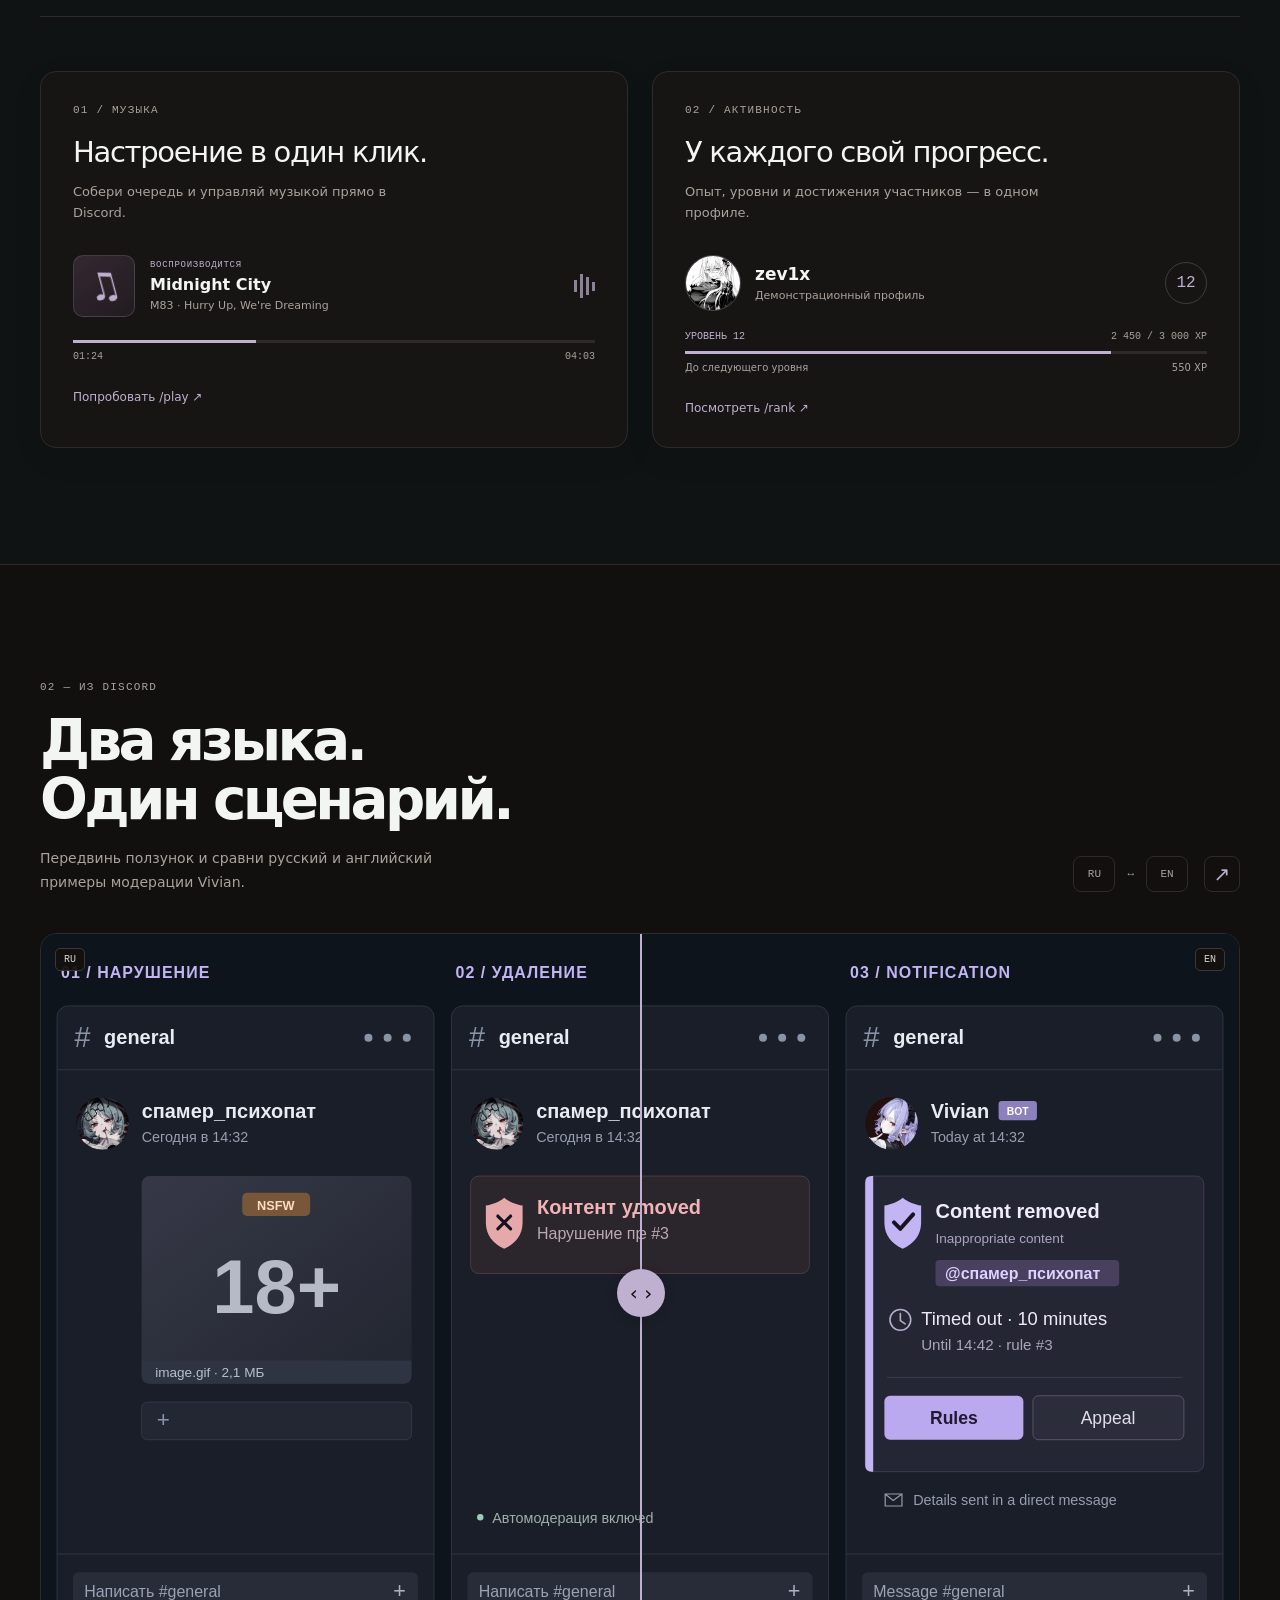
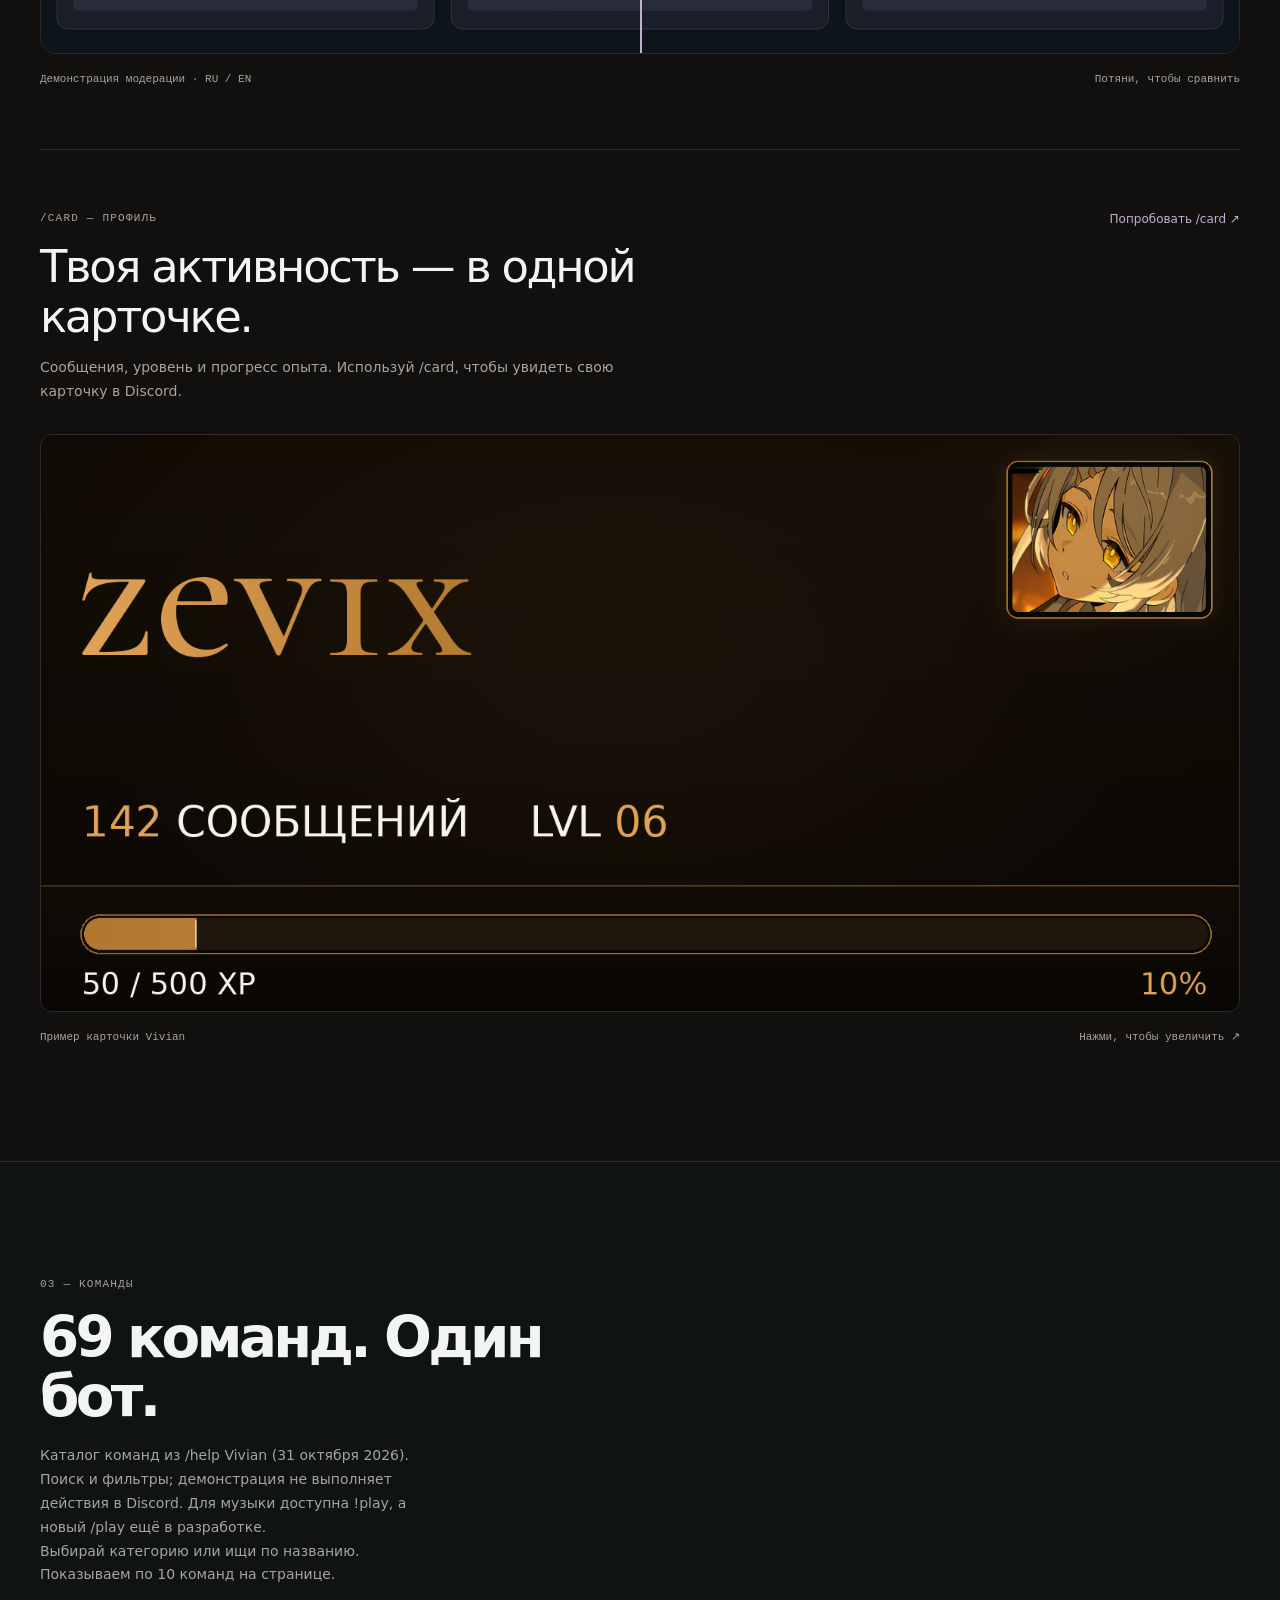
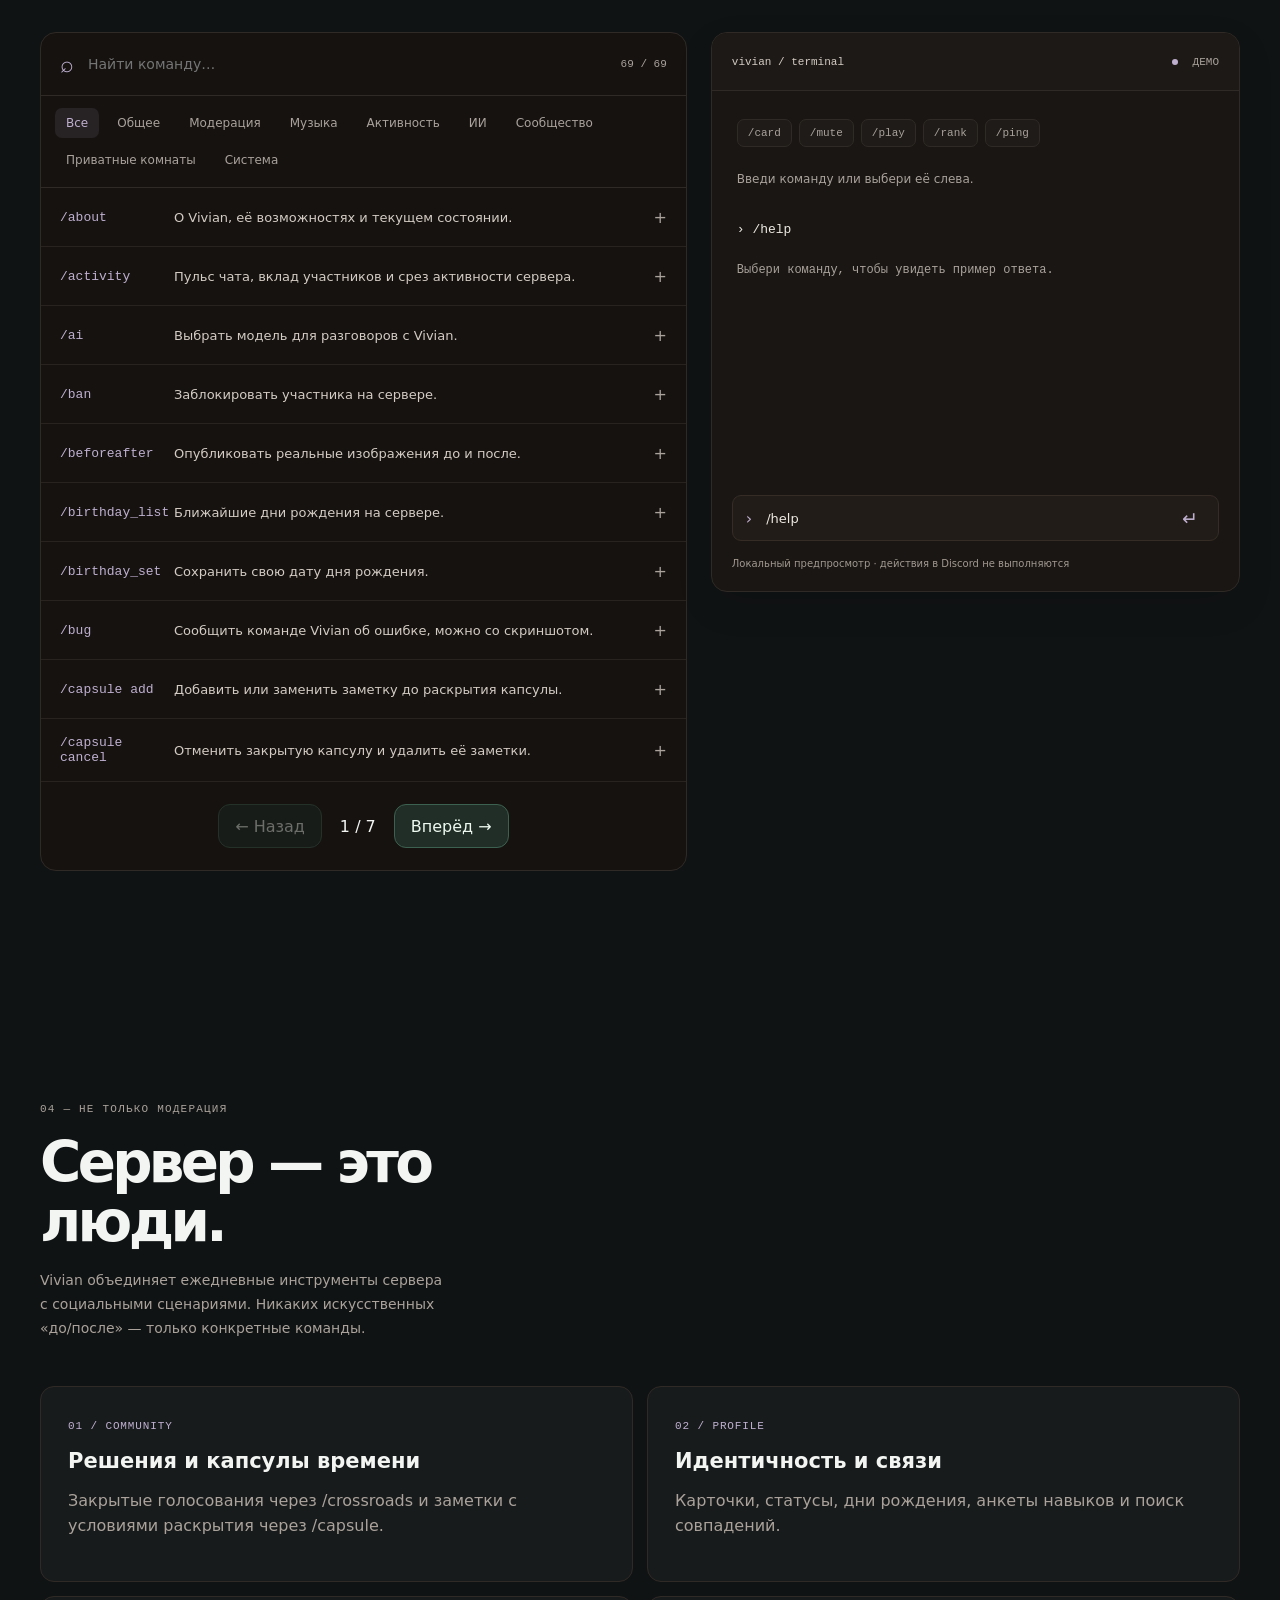
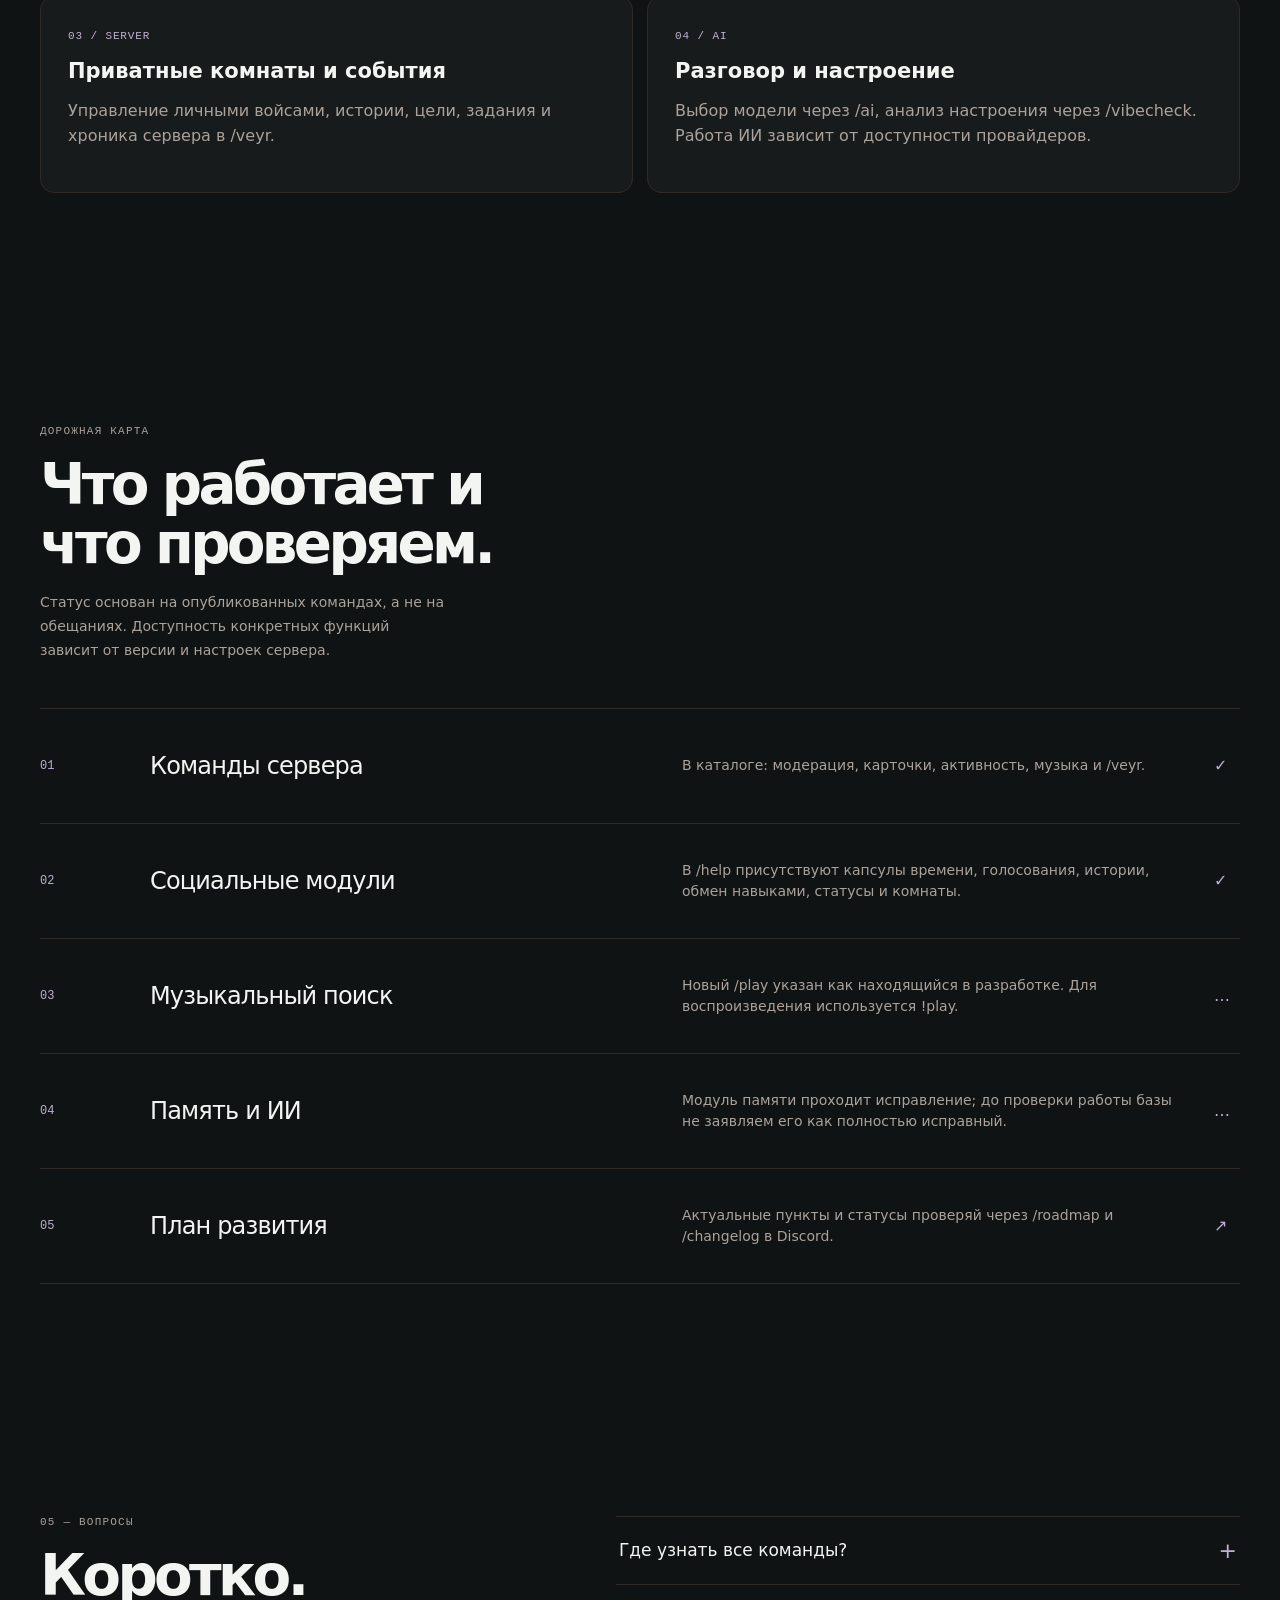
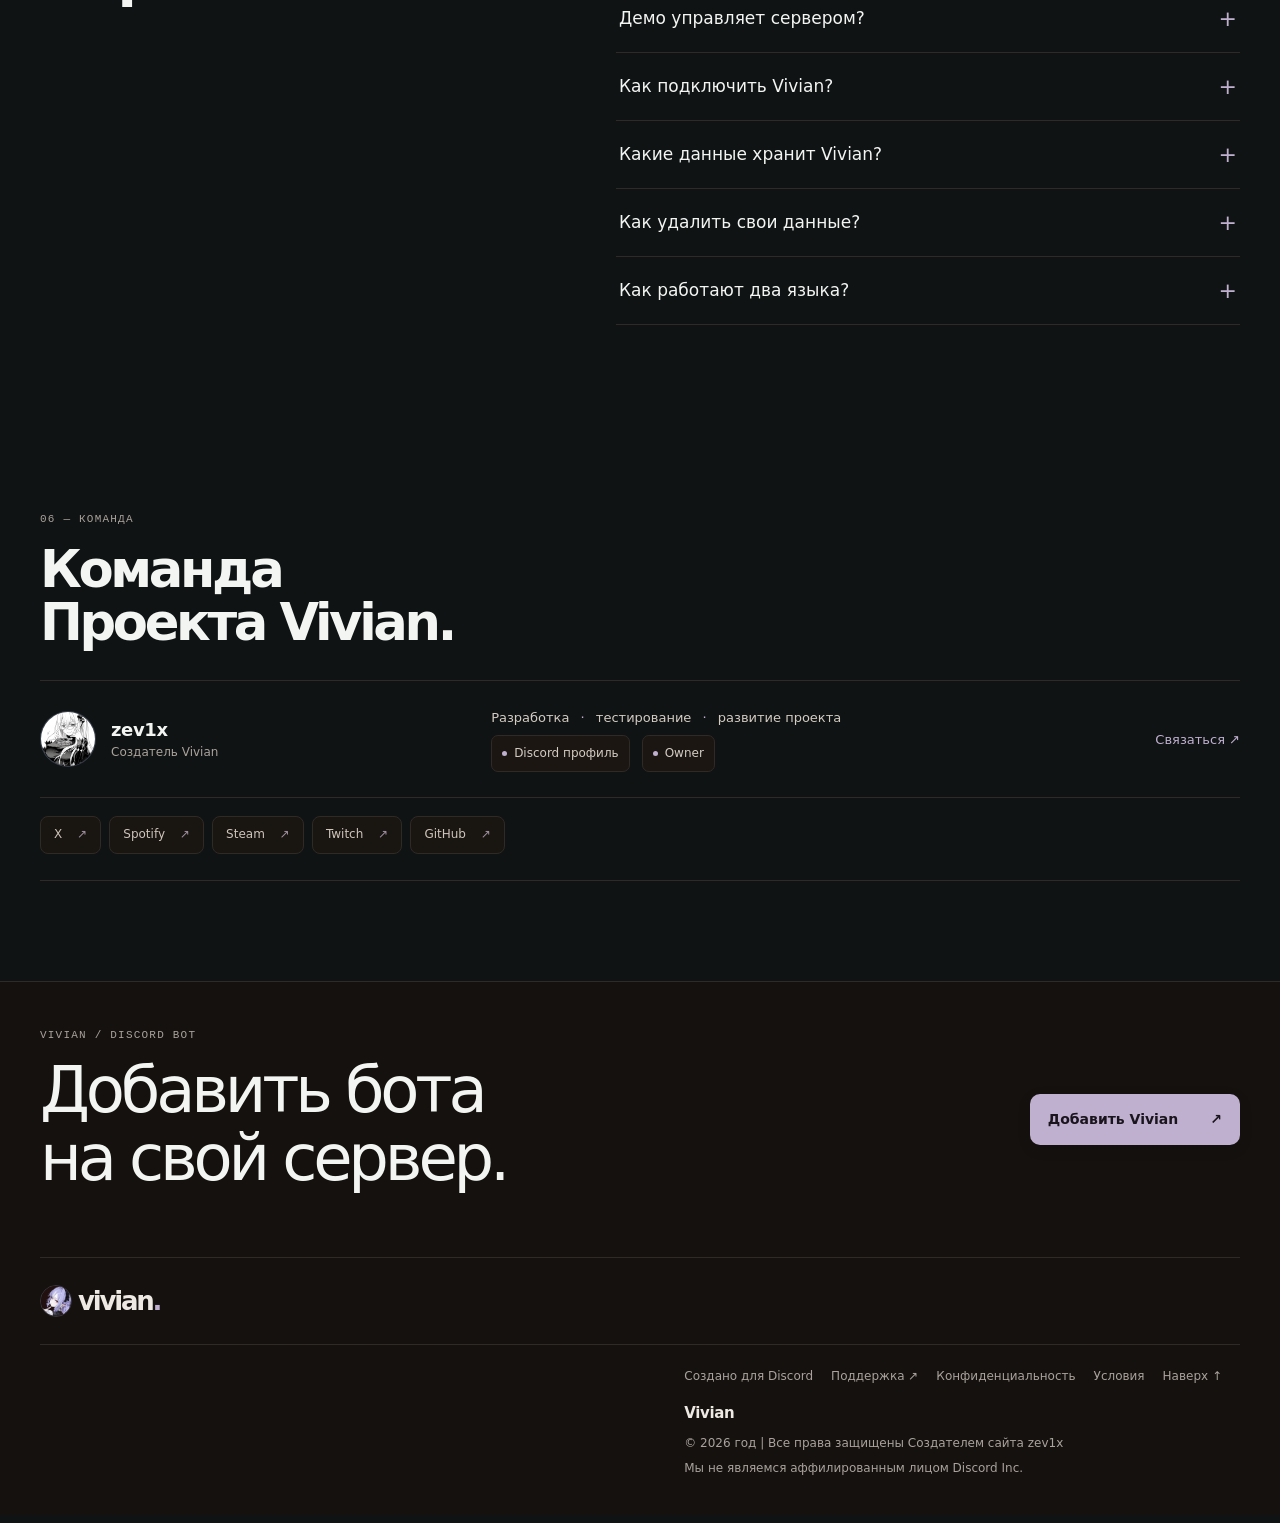
==== commit dc7a76b3: "Add files via upload" ====
--- a/site/index.html
+++ b/site/index.html
@@ -1,8 +1,8 @@
 <!DOCTYPE html>
 
-<html lang="ru"><head><meta charset="utf-8"/><meta content="width=device-width, initial-scale=1" name="viewport"/><meta content="#0e0d0c" name="theme-color"/><title>Vivian — Discord-бот</title><meta content="Vivian: общение, модерация, музыка, активность и команды." name="description"/><meta content="website" property="og:type"/><meta content="Vivian — Discord-бот" property="og:title"/><meta content="Vivian: общение, модерация, музыка, активность и команды." property="og:description"/><meta content="https://esil.life/vivian-card.png" property="og:image"/><meta content="summary_large_image" name="twitter:card"/><link href="styles.css" rel="stylesheet"/><link href="theme.css" rel="stylesheet"/><link href="vivian-avatar.png" rel="icon" type="image/png"/><link rel="canonical" href="https://vivian.lat/"><meta property="og:url" content="https://vivian.lat/"><meta property="og:locale" content="ru_RU"><link rel="stylesheet" href="web2.css"></head><body>
+<html lang="ru"><head><meta charset="utf-8"/><meta content="width=device-width, initial-scale=1" name="viewport"/><meta content="#0e0d0c" name="theme-color"/><title>Vivian — Discord-бот</title><meta content="Vivian: общение, модерация, музыка, активность и команды." name="description"/><meta content="website" property="og:type"/><meta content="Vivian — Discord-бот" property="og:title"/><meta content="Vivian: общение, модерация, музыка, активность и команды." property="og:description"/><meta content="https://esil.life/vivian-card.png" property="og:image"/><meta content="summary_large_image" name="twitter:card"/><link href="styles.css" rel="stylesheet"/><link href="theme.css" rel="stylesheet"/><link href="vivian-avatar.png" rel="icon" type="image/png"/><link href="https://vivian.lat/" rel="canonical"/><meta content="https://vivian.lat/" property="og:url"/><meta content="ru_RU" property="og:locale"/><link href="web2.css" rel="stylesheet"/><link rel="stylesheet" href="web2-ui.css"></head><body>
 <canvas aria-hidden="true" class="weather-canvas" hidden="" id="weather-canvas"></canvas>
-<header class="header"><div class="shell header-inner"><a class="brand" href="#top"><span class="mark"><img alt="" height="32" loading="lazy" src="vivian-avatar.png" width="32"/></span><span>vivian<span class="brand-period">.</span></span></a><nav aria-label="Разделы" class="nav"><a href="dashboard.html">Личный кабинет</a><a href="#capabilities">Возможности</a><a href="#preview">В работе</a><a href="#commands">Команды</a><a href="#roadmap">Скоро</a><a href="#team">Команда Проекта Vivian</a></nav><div class="header-right"><div aria-label="Язык сайта" class="language-switch" data-language="ru" id="language-switch" role="group"><span aria-hidden="true" class="language-thumb"></span><button aria-pressed="true" data-lang="ru" lang="ru" type="button">RU</button><button aria-pressed="false" data-lang="en" lang="en" type="button">EN</button></div><div class="weather-control" id="weather-control">
+<header class="header"><div class="shell header-inner"><a class="brand" href="#top"><span class="mark"><img alt="" height="32" loading="lazy" src="vivian-avatar.png" width="32"/></span><span>vivian<span class="brand-period">.</span></span></a><nav aria-label="Разделы" class="nav"><a href="dashboard.html">Личный кабинет</a><a href="social.html">Ночной стол</a><a href="#capabilities">Возможности</a><a href="#preview">В работе</a><a href="#commands">Команды</a><a href="#roadmap">Скоро</a><a href="#team">Команда Проекта Vivian</a></nav><div class="header-right"><div aria-label="Язык сайта" class="language-switch" data-language="ru" id="language-switch" role="group"><span aria-hidden="true" class="language-thumb"></span><button aria-pressed="true" data-lang="ru" lang="ru" type="button">RU</button><button aria-pressed="false" data-lang="en" lang="en" type="button">EN</button></div><div class="weather-control" id="weather-control">
 <button aria-controls="weather-panel" aria-expanded="false" aria-label="Настройки фоновых эффектов" class="weather-trigger" id="weather-trigger" title="Фоновые эффекты" type="button">
 <svg aria-hidden="true" class="weather-trigger-icon" fill="none" height="17" stroke="currentColor" stroke-linecap="round" stroke-linejoin="round" stroke-width="1.6" viewbox="0 0 24 24" width="17"><path d="M6 18h11a4 4 0 0 0 .4-7.98A5.5 5.5 0 0 0 7 8.6 4.75 4.75 0 0 0 6 18Z"></path><path d="m8 21 1-1m5 1 1-1"></path></svg>
 <span class="weather-trigger-label">Эффекты</span><span aria-hidden="true" class="weather-caret">⌄</span></button>
@@ -12,12 +12,12 @@
 <button aria-pressed="false" class="weather-option" data-weather="snow" type="button"><span aria-hidden="true" class="weather-option-icon">✳</span>Снег<span aria-hidden="true" class="weather-option-check">✓</span></button>
 <button aria-pressed="false" class="weather-option" data-weather="rain" type="button"><span aria-hidden="true" class="weather-option-icon">╱</span>Дождь<span aria-hidden="true" class="weather-option-check">✓</span></button>
 <div class="weather-panel-note">Выбор сохранится на этом устройстве</div>
-</div></div><a class="subtle-link" href="https://discord.gg/d9XwE4tsXc" rel="noreferrer" target="_blank">Поддержка ↗</a><a class="small-cta" data-invite="" href="https://discord.com/oauth2/authorize?client_id=1553826513474945114" rel="noreferrer" target="_blank">Добавить Vivian ↗</a><details class="mobile-nav"><summary aria-label="Открыть меню"><span class="mobile-icon">☰</span></summary><div><a href="#capabilities">Возможности</a><a href="#preview">В работе</a><a href="#commands">Команды</a><a href="#roadmap">Скоро</a><a href="#team">Команда Проекта Vivian</a><a href="https://discord.gg/d9XwE4tsXc" rel="noreferrer" target="_blank">Поддержка ↗</a><a class="mobile-invite" data-invite="" href="https://discord.com/oauth2/authorize?client_id=1553826513474945114" rel="noreferrer" target="_blank">Добавить Vivian ↗</a></div></details></div></div></header>
+</div></div><a class="subtle-link" href="https://discord.gg/d9XwE4tsXc" rel="noreferrer" target="_blank">Поддержка ↗</a><a class="small-cta" data-invite="" href="https://discord.com/oauth2/authorize?client_id=1553826513474945114" rel="noreferrer" target="_blank">Добавить Vivian ↗</a><details class="mobile-nav"><summary aria-label="Открыть меню"><span class="mobile-icon">☰</span></summary><div><a href="#capabilities">Возможности</a><a href="#preview">В работе</a><a href="#commands">Команды</a><a href="#roadmap">Скоро</a><a href="#team">Команда Проекта Vivian</a><a href="https://discord.gg/d9XwE4tsXc" rel="noreferrer" target="_blank">Поддержка ↗</a><a class="mobile-invite" data-invite="" href="https://discord.com/oauth2/authorize?client_id=1553826513474945114" rel="noreferrer" target="_blank">Добавить Vivian ↗</a></div></details><a class="web2-header-link" href="social.html">Ночной стол ↗</a></div></div></header>
 <main><section class="hero shell" id="top"><div class="hero-main"><div class="eyebrow"><span class="small-square"></span> VIVIAN <span class="slash">/</span> DISCORD BOT</div><h1><span class="hero-title-line">Vivian.</span><em class="hero-title-line">Discord-бот.</em></h1><p>Модерация, музыка, ИИ и 69 команд: капсулы времени, голосования, истории, приватные комнаты и многое другое.</p><div class="hero-actions"><a class="primary-btn" href="/auth/discord">Войти через Discord ↗</a><a class="primary-btn" data-invite="" href="https://discord.com/oauth2/authorize?client_id=1553826513474945114" rel="noreferrer" target="_blank">Добавить Vivian <span>↗</span></a><a class="plain-btn" href="#preview">Посмотреть в работе <span>↓</span></a></div><div class="hero-note"><img alt="Аватар Vivian" loading="lazy" src="vivian-avatar.png"/><span>Vivian <span class="muted">/ Общение и модерация</span></span></div></div>
 <div class="hero-demo"><div class="demo-label"><span>01 / ЭКРАН DISCORD</span><span class="line-dot"></span><span>VIVIAN</span></div><div class="chat-shell"><div class="chat-top"><span class="hash">#</span><span>general</span><span class="chat-right">···</span></div><div class="chat-rows"><div class="chat-line"><img alt="" class="round-avatar" loading="lazy" src="zev1x-avatar.png"/><div><div class="name-line"><b>zev1x</b><time>14:20</time></div><p>Есть кто сегодня в войс?</p></div></div><div class="chat-line"><img alt="" class="round-avatar" loading="lazy" src="vivian-avatar.png"/><div><div class="name-line"><b>Vivian</b><span class="bot-label">БОТ</span><time>14:20</time></div><p>Всем привет. Кто хочет собрать компанию?</p><div class="inline-tag"><span class="dot"></span> Ответ Vivian</div></div></div><div class="chat-line"><div aria-hidden="true" class="chat-initial">m</div><div><div class="name-line"><b>mira</b><time>14:21</time></div><p>Я зайду через пять минут.</p></div></div></div><div class="chat-footer">Сообщение #general <span>↵</span></div><div class="mock-watermark">ДЕМОНСТРАЦИЯ ИНТЕРФЕЙСА</div></div></div></section>
 <div class="bot-strip shell"><span aria-hidden="true" class="strip-star">✧</span><p>Модерация. Музыка. Твой сервер.</p><span>Всё начинается с одной команды.</span><a aria-label="Команды" href="#commands">↘</a></div><section class="shell section features-section" id="capabilities"><div class="section-intro"><div class="index-label">01 — ФУНКЦИИ</div><h2>По делу.</h2><p>Четыре направления. Без длинных обещаний.</p></div><div class="feature-table"><div class="feature-row"><span class="feat-no">01</span><h3>Автомодерация</h3><p>Фильтры, очистка, блокировки и ограничения.</p><span class="feat-arrow">↗</span></div><div class="feature-row"><span class="feat-no">02</span><h3>Живое общение</h3><p>Vivian может участвовать в беседе.</p><span class="feat-arrow">↗</span></div><div class="feature-row"><span class="feat-no">03</span><h3>Музыка</h3><p>Очередь, плеер и управление треками.</p><span class="feat-arrow">↗</span></div><div class="feature-row"><span class="feat-no">04</span><h3>Активность</h3><p>Ранги, достижения и личные голосовые.</p><span class="feat-arrow">↗</span></div></div><div class="bot-extras"><article class="extra-card music-card"><div class="index-label">01 / МУЗЫКА</div><h3>Настроение в один клик.</h3><p>Собери очередь и управляй музыкой прямо в Discord.</p><div class="music-preview"><div class="album-art"><span aria-hidden="true">♫</span></div><div class="music-info"><small>ВОСПРОИЗВОДИТСЯ</small><strong>Midnight City</strong><span>M83 · Hurry Up, We're Dreaming</span></div><div aria-hidden="true" class="equalizer"><i></i><i></i><i></i><i></i></div></div><div class="music-timeline"><span></span></div><div class="music-times"><span>01:24</span><span>04:03</span></div><button class="extra-action" data-quick="/play midnight city" type="button">Попробовать /play ↗</button></article><article class="extra-card rank-card"><div class="index-label">02 / АКТИВНОСТЬ</div><h3>У каждого свой прогресс.</h3><p>Опыт, уровни и достижения участников — в одном профиле.</p><div class="rank-preview"><img alt="Аватар zev1x" loading="lazy" src="zev1x-avatar.png"/><div><strong>zev1x</strong><span>Демонстрационный профиль</span></div><span class="rank-level">12</span></div><div class="rank-meta"><span>УРОВЕНЬ 12</span><span>2 450 / 3 000 XP</span></div><div class="rank-progress"><span></span></div><div class="rank-next">До следующего уровня <b>550 XP</b></div><button class="extra-action" data-quick="/rank @zev1x" type="button">Посмотреть /rank ↗</button></article></div></section>
 <section class="section work-section" id="preview"><div class="shell"><div class="preview-heading"><div class="section-intro work-intro"><div class="index-label">02 — ИЗ DISCORD</div><h2>Два языка.<br/>Один сценарий.</h2><p>Передвинь ползунок и сравни русский и английский примеры модерации Vivian.</p></div><div class="preview-controls"><div class="preview-presets"><button data-preview-language="ru" lang="ru" type="button">RU</button><span aria-hidden="true">↔</span><button data-preview-language="en" lang="en" type="button">EN</button></div><button aria-label="Увеличить пример модерации" class="image-expand" id="open-image" type="button">↗</button></div></div><div class="preview-compare" id="preview-compare" style="--image-split:50%"><img alt="Пример модерации Vivian на русском" class="preview-image-ru" height="900" loading="lazy" src="moderation-ru.svg" width="1500"/><img alt="Пример модерации Vivian на английском" class="preview-image-en" height="900" loading="lazy" src="moderation-en.svg" width="1500"/><div aria-hidden="true" class="preview-divider" id="preview-divider"><span>‹ ›</span></div><input aria-label="Сравнение примеров на русском и английском" class="preview-range" id="preview-range" max="100" min="0" type="range" value="50"/><span aria-hidden="true" class="preview-language-label label-ru">RU</span><span aria-hidden="true" class="preview-language-label label-en">EN</span></div><div class="work-caption"><span>Демонстрация модерации · RU / EN</span><span>Потяни, чтобы сравнить</span></div><article aria-labelledby="profile-card-title" class="card-feature" id="card-preview"><div class="card-feature-heading"><div class="card-feature-copy"><div class="index-label">/CARD — ПРОФИЛЬ</div><h3 id="profile-card-title">Твоя активность — в одной карточке.</h3><p>Сообщения, уровень и прогресс опыта. Используй /card, чтобы увидеть свою карточку в Discord.</p></div><button class="extra-action" data-quick="/card" type="button">Попробовать /card ↗</button></div><button aria-label="Увеличить карточку Vivian" class="card-frame" data-open-card="" type="button"><img alt="Карточка Vivian: сообщения, уровень и опыт" height="762" loading="lazy" src="vivian-card.png" width="1586"/></button><div class="work-caption"><span>Пример карточки Vivian</span><span>Нажми, чтобы увеличить ↗</span></div></article></div><dialog aria-label="Карточка профиля Vivian" class="image-dialog card-dialog" id="card-dialog"><button class="dialog-close" id="close-card" type="button">Закрыть ×</button><img alt="Карточка Vivian: сообщения, уровень и опыт" height="762" src="vivian-card.png" width="1586"/></dialog><dialog aria-label="Полноэкранный пример модерации Vivian" class="image-dialog" id="image-dialog"><button class="dialog-close" id="close-image" type="button">Закрыть ×</button><img alt="Полноэкранный пример модерации Vivian" height="900" id="dialog-preview-image" src="moderation-ru.svg" width="1500"/></dialog></section>
-<section class="section shell commands-section" id="commands"><div class="section-intro"><div class="index-label">03 — КОМАНДЫ</div><h2>69 команд. Один бот.</h2><p>Каталог команд из /help Vivian (31 октября 2026). Поиск и фильтры; демонстрация не выполняет действия в Discord. Для музыки доступна !play, а новый /play ещё в разработке.</p></div><div class="command-layout"><div class="command-browser"><div class="command-search"><span>⌕</span><input aria-label="Поиск команд Vivian" id="command-query" placeholder="Найти команду…" type="search"/><small id="command-count">69 / 69</small></div><div aria-label="Категории команд" class="category-tabs"><button aria-pressed="true" class="active" data-group="Все" type="button">Все</button><button aria-pressed="false" class="" data-group="Общее" type="button">Общее</button><button aria-pressed="false" class="" data-group="Модерация" type="button">Модерация</button><button aria-pressed="false" class="" data-group="Музыка" type="button">Музыка</button><button aria-pressed="false" class="" data-group="Активность" type="button">Активность</button><button aria-pressed="false" class="" data-group="ИИ" type="button">ИИ</button><button aria-pressed="false" class="" data-group="Сообщество" type="button">Сообщество</button><button aria-pressed="false" class="" data-group="Приватные комнаты" type="button">Приватные комнаты</button><button aria-pressed="false" class="" data-group="Система" type="button">Система</button></div><div class="command-list" id="command-list"><details class="command-item" data-category="Общее"><summary><code>/about</code><span>О Vivian, её возможностях и текущем состоянии.</span><span class="item-plus">+</span></summary><p>О Vivian, её возможностях и текущем состоянии. <button class="try-command" data-try="/about" type="button">Попробовать ↗</button></p></details><p class="empty-search" hidden="" id="empty-search">Ничего не найдено.</p><details class="command-item" data-category="Активность"><summary><code>/activity</code><span>Пульс чата, вклад участников и срез активности сервера.</span><span class="item-plus">+</span></summary><p>Пульс чата, вклад участников и срез активности сервера. <button class="try-command" data-try="/activity" type="button">Попробовать ↗</button></p></details><p class="empty-search" hidden="" id="empty-search">Ничего не найдено.</p><details class="command-item" data-category="ИИ"><summary><code>/ai</code><span>Выбрать модель для разговоров с Vivian.</span><span class="item-plus">+</span></summary><p>Выбрать модель для разговоров с Vivian. <button class="try-command" data-try="/ai" type="button">Попробовать ↗</button></p></details><p class="empty-search" hidden="" id="empty-search">Ничего не найдено.</p><details class="command-item" data-category="Модерация"><summary><code>/ban</code><span>Заблокировать участника на сервере.</span><span class="item-plus">+</span></summary><p>Заблокировать участника на сервере. <button class="try-command" data-try="/ban" type="button">Попробовать ↗</button></p></details><p class="empty-search" hidden="" id="empty-search">Ничего не найдено.</p><details class="command-item" data-category="Сообщество"><summary><code>/beforeafter</code><span>Опубликовать реальные изображения до и после.</span><span class="item-plus">+</span></summary><p>Опубликовать реальные изображения до и после. <button class="try-command" data-try="/beforeafter" type="button">Попробовать ↗</button></p></details><p class="empty-search" hidden="" id="empty-search">Ничего не найдено.</p><details class="command-item" data-category="Сообщество"><summary><code>/birthday_list</code><span>Ближайшие дни рождения на сервере.</span><span class="item-plus">+</span></summary><p>Ближайшие дни рождения на сервере. <button class="try-command" data-try="/birthday_list" type="button">Попробовать ↗</button></p></details><p class="empty-search" hidden="" id="empty-search">Ничего не найдено.</p><details class="command-item" data-category="Сообщество"><summary><code>/birthday_set</code><span>Сохранить свою дату дня рождения.</span><span class="item-plus">+</span></summary><p>Сохранить свою дату дня рождения. <button class="try-command" data-try="/birthday_set" type="button">Попробовать ↗</button></p></details><p class="empty-search" hidden="" id="empty-search">Ничего не найдено.</p><details class="command-item" data-category="Общее"><summary><code>/bug</code><span>Сообщить команде Vivian об ошибке, можно со скриншотом.</span><span class="item-plus">+</span></summary><p>Сообщить команде Vivian об ошибке, можно со скриншотом. <button class="try-command" data-try="/bug" type="button">Попробовать ↗</button></p></details><p class="empty-search" hidden="" id="empty-search">Ничего не найдено.</p><details class="command-item" data-category="Сообщество"><summary><code>/capsule add</code><span>Добавить или заменить заметку до раскрытия капсулы.</span><span class="item-plus">+</span></summary><p>Добавить или заменить заметку до раскрытия капсулы. <button class="try-command" data-try="/capsule add" type="button">Попробовать ↗</button></p></details><p class="empty-search" hidden="" id="empty-search">Ничего не найдено.</p><details class="command-item" data-category="Сообщество"><summary><code>/capsule cancel</code><span>Отменить закрытую капсулу и удалить её заметки.</span><span class="item-plus">+</span></summary><p>Отменить закрытую капсулу и удалить её заметки. <button class="try-command" data-try="/capsule cancel" type="button">Попробовать ↗</button></p></details><p class="empty-search" hidden="" id="empty-search">Ничего не найдено.</p><details class="command-item" data-category="Сообщество"><summary><code>/capsule create</code><span>Создать капсулу с дедлайном и порогом участников.</span><span class="item-plus">+</span></summary><p>Создать капсулу с дедлайном и порогом участников. <button class="try-command" data-try="/capsule create" type="button">Попробовать ↗</button></p></details><p class="empty-search" hidden="" id="empty-search">Ничего не найдено.</p><details class="command-item" data-category="Сообщество"><summary><code>/capsule list</code><span>Показать десять последних капсул канала.</span><span class="item-plus">+</span></summary><p>Показать десять последних капсул канала. <button class="try-command" data-try="/capsule list" type="button">Попробовать ↗</button></p></details><p class="empty-search" hidden="" id="empty-search">Ничего не найдено.</p><details class="command-item" data-category="Сообщество"><summary><code>/capsule open</code><span>Открыть готовую капсулу или проверить условия раскрытия.</span><span class="item-plus">+</span></summary><p>Открыть готовую капсулу или проверить условия раскрытия. <button class="try-command" data-try="/capsule open" type="button">Попробовать ↗</button></p></details><p class="empty-search" hidden="" id="empty-search">Ничего не найдено.</p><details class="command-item" data-category="Активность"><summary><code>/card</code><span>Карточка участника</span><span class="item-plus">+</span></summary><p>Карточка участника: аватар, уровень, XP, статистика и достижения. <button class="try-command" data-try="/card" type="button">Попробовать ↗</button></p></details><p class="empty-search" hidden="" id="empty-search">Ничего не найдено.</p><details class="command-item" data-category="Система"><summary><code>/changelog</code><span>Журнал изменений Vivian с указанием версий.</span><span class="item-plus">+</span></summary><p>Журнал изменений Vivian с указанием версий. <button class="try-command" data-try="/changelog" type="button">Попробовать ↗</button></p></details><p class="empty-search" hidden="" id="empty-search">Ничего не найдено.</p><details class="command-item" data-category="Модерация"><summary><code>/clear</code><span>Удалить недавние сообщения из текущего канала.</span><span class="item-plus">+</span></summary><p>Удалить недавние сообщения из текущего канала. <button class="try-command" data-try="/clear" type="button">Попробовать ↗</button></p></details><p class="empty-search" hidden="" id="empty-search">Ничего не найдено.</p><details class="command-item" data-category="Активность"><summary><code>/crad</code><span>Псевдоним команды /card.</span><span class="item-plus">+</span></summary><p>Псевдоним команды /card. <button class="try-command" data-try="/crad" type="button">Попробовать ↗</button></p></details><p class="empty-search" hidden="" id="empty-search">Ничего не найдено.</p><details class="command-item" data-category="Сообщество"><summary><code>/crossroads ballot</code><span>Посмотреть варианты решения без раскрытия голосов.</span><span class="item-plus">+</span></summary><p>Посмотреть варианты решения без раскрытия голосов. <button class="try-command" data-try="/crossroads ballot" type="button">Попробовать ↗</button></p></details><p class="empty-search" hidden="" id="empty-search">Ничего не найдено.</p><details class="command-item" data-category="Сообщество"><summary><code>/crossroads cancel</code><span>Отменить открытое решение и удалить его голосования.</span><span class="item-plus">+</span></summary><p>Отменить открытое решение и удалить его голосования. <button class="try-command" data-try="/crossroads cancel" type="button">Попробовать ↗</button></p></details><p class="empty-search" hidden="" id="empty-search">Ничего не найдено.</p><details class="command-item" data-category="Сообщество"><summary><code>/crossroads create</code><span>Создать закрытое голосование с последующим анализом резу</span><span class="item-plus">+</span></summary><p>Создать закрытое голосование с последующим анализом результата. <button class="try-command" data-try="/crossroads create" type="button">Попробовать ↗</button></p></details><p class="empty-search" hidden="" id="empty-search">Ничего не найдено.</p><details class="command-item" data-category="Сообщество"><summary><code>/crossroads history</code><span>История решений канала и ожидающих итогов.</span><span class="item-plus">+</span></summary><p>История решений канала и ожидающих итогов. <button class="try-command" data-try="/crossroads history" type="button">Попробовать ↗</button></p></details><p class="empty-search" hidden="" id="empty-search">Ничего не найдено.</p><details class="command-item" data-category="Сообщество"><summary><code>/crossroads outcome</code><span>Зафиксировать результат после даты проверки.</span><span class="item-plus">+</span></summary><p>Зафиксировать результат после даты проверки. <button class="try-command" data-try="/crossroads outcome" type="button">Попробовать ↗</button></p></details><p class="empty-search" hidden="" id="empty-search">Ничего не найдено.</p><details class="command-item" data-category="Сообщество"><summary><code>/crossroads results</code><span>Показать анонимные результаты и итог после дедлайна.</span><span class="item-plus">+</span></summary><p>Показать анонимные результаты и итог после дедлайна. <button class="try-command" data-try="/crossroads results" type="button">Попробовать ↗</button></p></details><p class="empty-search" hidden="" id="empty-search">Ничего не найдено.</p><details class="command-item" data-category="Сообщество"><summary><code>/crossroads vote</code><span>Проголосовать или изменить тайный голос до дедлайна.</span><span class="item-plus">+</span></summary><p>Проголосовать или изменить тайный голос до дедлайна. <button class="try-command" data-try="/crossroads vote" type="button">Попробовать ↗</button></p></details><p class="empty-search" hidden="" id="empty-search">Ничего не найдено.</p><details class="command-item" data-category="Система"><summary><code>/deploy</code><span>Проверить подтверждение запуска новой версии Vivian.</span><span class="item-plus">+</span></summary><p>Проверить подтверждение запуска новой версии Vivian. <button class="try-command" data-try="/deploy" type="button">Попробовать ↗</button></p></details><p class="empty-search" hidden="" id="empty-search">Ничего не найдено.</p><details class="command-item" data-category="Сообщество"><summary><code>/exchange matches</code><span>Найти взаимные совпадения навыков участников канала.</span><span class="item-plus">+</span></summary><p>Найти взаимные совпадения навыков участников канала. <button class="try-command" data-try="/exchange matches" type="button">Попробовать ↗</button></p></details><p class="empty-search" hidden="" id="empty-search">Ничего не найдено.</p><details class="command-item" data-category="Сообщество"><summary><code>/exchange pause</code><span>Скрыть свой профиль из поиска совпадений.</span><span class="item-plus">+</span></summary><p>Скрыть свой профиль из поиска совпадений. <button class="try-command" data-try="/exchange pause" type="button">Попробовать ↗</button></p></details><p class="empty-search" hidden="" id="empty-search">Ничего не найдено.</p><details class="command-item" data-category="Сообщество"><summary><code>/exchange profile</code><span>Опубликовать навыки и сведения о себе для поиска совпаде</span><span class="item-plus">+</span></summary><p>Опубликовать навыки и сведения о себе для поиска совпадений. <button class="try-command" data-try="/exchange profile" type="button">Попробовать ↗</button></p></details><p class="empty-search" hidden="" id="empty-search">Ничего не найдено.</p><details class="command-item" data-category="Сообщество"><summary><code>/exchange remove</code><span>Удалить профиль обмена навыками для этого канала.</span><span class="item-plus">+</span></summary><p>Удалить профиль обмена навыками для этого канала. <button class="try-command" data-try="/exchange remove" type="button">Попробовать ↗</button></p></details><p class="empty-search" hidden="" id="empty-search">Ничего не найдено.</p><details class="command-item" data-category="Сообщество"><summary><code>/exchange show</code><span>Показать свой профиль обмена навыками.</span><span class="item-plus">+</span></summary><p>Показать свой профиль обмена навыками. <button class="try-command" data-try="/exchange show" type="button">Попробовать ↗</button></p></details><p class="empty-search" hidden="" id="empty-search">Ничего не найдено.</p><details class="command-item" data-category="Общее"><summary><code>/feedback_status</code><span>Статус отправленной ошибки или предложения.</span><span class="item-plus">+</span></summary><p>Статус отправленной ошибки или предложения. <button class="try-command" data-try="/feedback_status" type="button">Попробовать ↗</button></p></details><p class="empty-search" hidden="" id="empty-search">Ничего не найдено.</p><details class="command-item" data-category="Общее"><summary><code>/help</code><span>Посмотреть команды Vivian и их краткие описания.</span><span class="item-plus">+</span></summary><p>Посмотреть команды Vivian и их краткие описания. <button class="try-command" data-try="/help" type="button">Попробовать ↗</button></p></details><p class="empty-search" hidden="" id="empty-search">Ничего не найдено.</p><details class="command-item" data-category="Модерация"><summary><code>/kick</code><span>Удалить участника с сервера без блокировки повторного вх</span><span class="item-plus">+</span></summary><p>Удалить участника с сервера без блокировки повторного входа. <button class="try-command" data-try="/kick" type="button">Попробовать ↗</button></p></details><p class="empty-search" hidden="" id="empty-search">Ничего не найдено.</p><details class="command-item" data-category="Модерация"><summary><code>/lock</code><span>Запретить обычным участникам отправлять сообщения в кана</span><span class="item-plus">+</span></summary><p>Запретить обычным участникам отправлять сообщения в канале. <button class="try-command" data-try="/lock" type="button">Попробовать ↗</button></p></details><p class="empty-search" hidden="" id="empty-search">Ничего не найдено.</p><details class="command-item" data-category="Музыка"><summary><code>/loop</code><span>Включить или выключить повтор текущего трека.</span><span class="item-plus">+</span></summary><p>Включить или выключить повтор текущего трека. <button class="try-command" data-try="/loop" type="button">Попробовать ↗</button></p></details><p class="empty-search" hidden="" id="empty-search">Ничего не найдено.</p><details class="command-item" data-category="Сообщество"><summary><code>/memories_now</code><span>Опубликовать воспоминание дня прямо сейчас.</span><span class="item-plus">+</span></summary><p>Опубликовать воспоминание дня прямо сейчас. <button class="try-command" data-try="/memories_now" type="button">Попробовать ↗</button></p></details><p class="empty-search" hidden="" id="empty-search">Ничего не найдено.</p><details class="command-item" data-category="Музыка"><summary><code>/pause</code><span>Приостановить текущий трек.</span><span class="item-plus">+</span></summary><p>Приостановить текущий трек. <button class="try-command" data-try="/pause" type="button">Попробовать ↗</button></p></details><p class="empty-search" hidden="" id="empty-search">Ничего не найдено.</p><details class="command-item" data-category="Система"><summary><code>/ping</code><span>Показать задержку соединения Vivian с Discord.</span><span class="item-plus">+</span></summary><p>Показать задержку соединения Vivian с Discord. <button class="try-command" data-try="/ping" type="button">Попробовать ↗</button></p></details><p class="empty-search" hidden="" id="empty-search">Ничего не найдено.</p><details class="command-item" data-category="Музыка"><summary><code>/play</code><span>Поиск по YouTube в разработке; для музыки используется !</span><span class="item-plus">+</span></summary><p>Поиск по YouTube в разработке; для музыки используется !play. <button class="try-command" data-try="/play" type="button">Попробовать ↗</button></p></details><p class="empty-search" hidden="" id="empty-search">Ничего не найдено.</p><details class="command-item" data-category="Система"><summary><code>/project_status</code><span>Изменить статус пункта плана проекта (команда сервера).</span><span class="item-plus">+</span></summary><p>Изменить статус пункта плана проекта (команда сервера). <button class="try-command" data-try="/project_status" type="button">Попробовать ↗</button></p></details><p class="empty-search" hidden="" id="empty-search">Ничего не найдено.</p><details class="command-item" data-category="Сообщество"><summary><code>/quests</code><span>Цели, прогресс дня, путь участника и общие события.</span><span class="item-plus">+</span></summary><p>Цели, прогресс дня, путь участника и общие события. <button class="try-command" data-try="/quests" type="button">Попробовать ↗</button></p></details><p class="empty-search" hidden="" id="empty-search">Ничего не найдено.</p><details class="command-item" data-category="Музыка"><summary><code>/queue</code><span>Панель трека, очередь и управление музыкой.</span><span class="item-plus">+</span></summary><p>Панель трека, очередь и управление музыкой. <button class="try-command" data-try="/queue" type="button">Попробовать ↗</button></p></details><p class="empty-search" hidden="" id="empty-search">Ничего не найдено.</p><details class="command-item" data-category="Активность"><summary><code>/rank</code><span>Прогресс участника, вклад в разговор и достижения.</span><span class="item-plus">+</span></summary><p>Прогресс участника, вклад в разговор и достижения. <button class="try-command" data-try="/rank" type="button">Попробовать ↗</button></p></details><p class="empty-search" hidden="" id="empty-search">Ничего не найдено.</p><details class="command-item" data-category="Общее"><summary><code>/report</code><span>Посмотреть обращение или статус предложения по номеру.</span><span class="item-plus">+</span></summary><p>Посмотреть обращение или статус предложения по номеру. <button class="try-command" data-try="/report" type="button">Попробовать ↗</button></p></details><p class="empty-search" hidden="" id="empty-search">Ничего не найдено.</p><details class="command-item" data-category="Музыка"><summary><code>/resume</code><span>Возобновить приостановленный трек.</span><span class="item-plus">+</span></summary><p>Возобновить приостановленный трек. <button class="try-command" data-try="/resume" type="button">Попробовать ↗</button></p></details><p class="empty-search" hidden="" id="empty-search">Ничего не найдено.</p><details class="command-item" data-category="Система"><summary><code>/roadmap</code><span>Публичный план развития Vivian.</span><span class="item-plus">+</span></summary><p>Публичный план развития Vivian. <button class="try-command" data-try="/roadmap" type="button">Попробовать ↗</button></p></details><p class="empty-search" hidden="" id="empty-search">Ничего не найдено.</p><details class="command-item" data-category="Система"><summary><code>/roadmap_add</code><span>Добавить пункт в план развития (команда сервера).</span><span class="item-plus">+</span></summary><p>Добавить пункт в план развития (команда сервера). <button class="try-command" data-try="/roadmap_add" type="button">Попробовать ↗</button></p></details><p class="empty-search" hidden="" id="empty-search">Ничего не найдено.</p><details class="command-item" data-category="Приватные комнаты"><summary><code>/room claim</code><span>Вернуть управление приватной комнатой после выхода владе</span><span class="item-plus">+</span></summary><p>Вернуть управление приватной комнатой после выхода владельца. <button class="try-command" data-try="/room claim" type="button">Попробовать ↗</button></p></details><p class="empty-search" hidden="" id="empty-search">Ничего не найдено.</p><details class="command-item" data-category="Приватные комнаты"><summary><code>/room create</code><span>Создать приватную голосовую комнату для выбранных участн</span><span class="item-plus">+</span></summary><p>Создать приватную голосовую комнату для выбранных участников. <button class="try-command" data-try="/room create" type="button">Попробовать ↗</button></p></details><p class="empty-search" hidden="" id="empty-search">Ничего не найдено.</p><details class="command-item" data-category="Приватные комнаты"><summary><code>/room manage</code><span>Открыть панель управления своей приватной комнатой.</span><span class="item-plus">+</span></summary><p>Открыть панель управления своей приватной комнатой. <button class="try-command" data-try="/room manage" type="button">Попробовать ↗</button></p></details><p class="empty-search" hidden="" id="empty-search">Ничего не найдено.</p><details class="command-item" data-category="Приватные комнаты"><summary><code>/room setup</code><span>Настроить общую панель приватных комнат (администратор).</span><span class="item-plus">+</span></summary><p>Настроить общую панель приватных комнат (администратор). <button class="try-command" data-try="/room setup" type="button">Попробовать ↗</button></p></details><p class="empty-search" hidden="" id="empty-search">Ничего не найдено.</p><details class="command-item" data-category="Сообщество"><summary><code>/showcases</code><span>Сохранённые карточки изменений «до и после».</span><span class="item-plus">+</span></summary><p>Сохранённые карточки изменений «до и после». <button class="try-command" data-try="/showcases" type="button">Попробовать ↗</button></p></details><p class="empty-search" hidden="" id="empty-search">Ничего не найдено.</p><details class="command-item" data-category="Музыка"><summary><code>/skip</code><span>Перейти к следующему треку.</span><span class="item-plus">+</span></summary><p>Перейти к следующему треку. <button class="try-command" data-try="/skip" type="button">Попробовать ↗</button></p></details><p class="empty-search" hidden="" id="empty-search">Ничего не найдено.</p><details class="command-item" data-category="Модерация"><summary><code>/slowmode</code><span>Задать интервал между сообщениями в канале.</span><span class="item-plus">+</span></summary><p>Задать интервал между сообщениями в канале. <button class="try-command" data-try="/slowmode" type="button">Попробовать ↗</button></p></details><p class="empty-search" hidden="" id="empty-search">Ничего не найдено.</p><details class="command-item" data-category="Сообщество"><summary><code>/status_relationship</code><span>Предложить участнику отношения.</span><span class="item-plus">+</span></summary><p>Предложить участнику отношения. <button class="try-command" data-try="/status_relationship" type="button">Попробовать ↗</button></p></details><p class="empty-search" hidden="" id="empty-search">Ничего не найдено.</p><details class="command-item" data-category="Сообщество"><summary><code>/status_set</code><span>Задать свободный статус и настроение.</span><span class="item-plus">+</span></summary><p>Задать свободный статус и настроение. <button class="try-command" data-try="/status_set" type="button">Попробовать ↗</button></p></details><p class="empty-search" hidden="" id="empty-search">Ничего не найдено.</p><details class="command-item" data-category="Сообщество"><summary><code>/status_single</code><span>Завершить отношения.</span><span class="item-plus">+</span></summary><p>Завершить отношения. <button class="try-command" data-try="/status_single" type="button">Попробовать ↗</button></p></details><p class="empty-search" hidden="" id="empty-search">Ничего не найдено.</p><details class="command-item" data-category="Сообщество"><summary><code>/status_view</code><span>Показать статус и отношения участника.</span><span class="item-plus">+</span></summary><p>Показать статус и отношения участника. <button class="try-command" data-try="/status_view" type="button">Попробовать ↗</button></p></details><p class="empty-search" hidden="" id="empty-search">Ничего не найдено.</p><details class="command-item" data-category="Музыка"><summary><code>/stop</code><span>Остановить очередь и отключить Vivian от голосового кана</span><span class="item-plus">+</span></summary><p>Остановить очередь и отключить Vivian от голосового канала. <button class="try-command" data-try="/stop" type="button">Попробовать ↗</button></p></details><p class="empty-search" hidden="" id="empty-search">Ничего не найдено.</p><details class="command-item" data-category="Сообщество"><summary><code>/story_post</code><span>Опубликовать историю на 24 часа.</span><span class="item-plus">+</span></summary><p>Опубликовать историю на 24 часа. <button class="try-command" data-try="/story_post" type="button">Попробовать ↗</button></p></details><p class="empty-search" hidden="" id="empty-search">Ничего не найдено.</p><details class="command-item" data-category="Сообщество"><summary><code>/story_setup</code><span>Назначить канал для историй на 24 часа.</span><span class="item-plus">+</span></summary><p>Назначить канал для историй на 24 часа. <button class="try-command" data-try="/story_setup" type="button">Попробовать ↗</button></p></details><p class="empty-search" hidden="" id="empty-search">Ничего не найдено.</p><details class="command-item" data-category="Общее"><summary><code>/suggest</code><span>Предложить улучшение Vivian и начать голосование.</span><span class="item-plus">+</span></summary><p>Предложить улучшение Vivian и начать голосование. <button class="try-command" data-try="/suggest" type="button">Попробовать ↗</button></p></details><p class="empty-search" hidden="" id="empty-search">Ничего не найдено.</p><details class="command-item" data-category="Сообщество"><summary><code>/tasks</code><span>Задания за общение и совместные события Vivian.</span><span class="item-plus">+</span></summary><p>Задания за общение и совместные события Vivian. <button class="try-command" data-try="/tasks" type="button">Попробовать ↗</button></p></details><p class="empty-search" hidden="" id="empty-search">Ничего не найдено.</p><details class="command-item" data-category="Модерация"><summary><code>/unlock</code><span>Снова разрешить сообщения в текущем канале.</span><span class="item-plus">+</span></summary><p>Снова разрешить сообщения в текущем канале. <button class="try-command" data-try="/unlock" type="button">Попробовать ↗</button></p></details><p class="empty-search" hidden="" id="empty-search">Ничего не найдено.</p><details class="command-item" data-category="Система"><summary><code>/veyr</code><span>Центр Vivian</span><span class="item-plus">+</span></summary><p>Центр Vivian: активность, события, задания и хроника. <button class="try-command" data-try="/veyr" type="button">Попробовать ↗</button></p></details><p class="empty-search" hidden="" id="empty-search">Ничего не найдено.</p><details class="command-item" data-category="ИИ"><summary><code>/vibecheck</code><span>Оценить настроение по недавним сообщениям этого канала.</span><span class="item-plus">+</span></summary><p>Оценить настроение по недавним сообщениям этого канала. <button class="try-command" data-try="/vibecheck" type="button">Попробовать ↗</button></p></details><p class="empty-search" hidden="" id="empty-search">Ничего не найдено.</p><details class="command-item" data-category="Музыка"><summary><code>/volume</code><span>Изменить громкость плеера от 0 до 120%.</span><span class="item-plus">+</span></summary><p>Изменить громкость плеера от 0 до 120%. <button class="try-command" data-try="/volume" type="button">Попробовать ↗</button></p></details><p class="empty-search" hidden="" id="empty-search">Ничего не найдено.</p><details class="command-item" data-category="Музыка"><summary><code>!play</code><span>Воспроизвести музыку</span><span class="item-plus">+</span></summary><p>Воспроизвести музыку: !play название (YouTube или SoundCloud). <button class="try-command" data-try="!play" type="button">Попробовать ↗</button></p></details><p class="empty-search" hidden="" id="empty-search">Ничего не найдено.</p><details class="command-item" data-category="Музыка"><summary><code>!stop</code><span>Остановить музыку и выйти из голосового канала.</span><span class="item-plus">+</span></summary><p>Остановить музыку и выйти из голосового канала. <button class="try-command" data-try="!stop" type="button">Попробовать ↗</button></p></details><p class="empty-search" hidden="" id="empty-search">Ничего не найдено.</p></div></div>
+<section class="section shell commands-section" id="commands"><div class="section-intro"><div class="index-label">03 — КОМАНДЫ</div><h2>69 команд. Один бот.</h2><p>Каталог команд из /help Vivian (31 октября 2026). Поиск и фильтры; демонстрация не выполняет действия в Discord. Для музыки доступна !play, а новый /play ещё в разработке.</p><p class="muted">Выбирай категорию или ищи по названию. Показываем по 10 команд на странице.</p></div><div class="command-layout"><div class="command-browser"><div class="command-search"><span>⌕</span><input aria-label="Поиск команд Vivian" id="command-query" placeholder="Найти команду…" type="search"/><small id="command-count">69 / 69</small></div><div aria-label="Категории команд" class="category-tabs"><button aria-pressed="true" class="active" data-group="Все" type="button">Все</button><button aria-pressed="false" class="" data-group="Общее" type="button">Общее</button><button aria-pressed="false" class="" data-group="Модерация" type="button">Модерация</button><button aria-pressed="false" class="" data-group="Музыка" type="button">Музыка</button><button aria-pressed="false" class="" data-group="Активность" type="button">Активность</button><button aria-pressed="false" class="" data-group="ИИ" type="button">ИИ</button><button aria-pressed="false" class="" data-group="Сообщество" type="button">Сообщество</button><button aria-pressed="false" class="" data-group="Приватные комнаты" type="button">Приватные комнаты</button><button aria-pressed="false" class="" data-group="Система" type="button">Система</button></div><div class="command-list" id="command-list"><details class="command-item" data-category="Общее"><summary><code>/about</code><span>О Vivian, её возможностях и текущем состоянии.</span><span class="item-plus">+</span></summary><p>О Vivian, её возможностях и текущем состоянии. <button class="try-command" data-try="/about" type="button">Попробовать ↗</button></p></details><p class="empty-search" hidden="" id="empty-search">Ничего не найдено.</p><details class="command-item" data-category="Активность"><summary><code>/activity</code><span>Пульс чата, вклад участников и срез активности сервера.</span><span class="item-plus">+</span></summary><p>Пульс чата, вклад участников и срез активности сервера. <button class="try-command" data-try="/activity" type="button">Попробовать ↗</button></p></details><p class="empty-search" hidden="" id="empty-search">Ничего не найдено.</p><details class="command-item" data-category="ИИ"><summary><code>/ai</code><span>Выбрать модель для разговоров с Vivian.</span><span class="item-plus">+</span></summary><p>Выбрать модель для разговоров с Vivian. <button class="try-command" data-try="/ai" type="button">Попробовать ↗</button></p></details><p class="empty-search" hidden="" id="empty-search">Ничего не найдено.</p><details class="command-item" data-category="Модерация"><summary><code>/ban</code><span>Заблокировать участника на сервере.</span><span class="item-plus">+</span></summary><p>Заблокировать участника на сервере. <button class="try-command" data-try="/ban" type="button">Попробовать ↗</button></p></details><p class="empty-search" hidden="" id="empty-search">Ничего не найдено.</p><details class="command-item" data-category="Сообщество"><summary><code>/beforeafter</code><span>Опубликовать реальные изображения до и после.</span><span class="item-plus">+</span></summary><p>Опубликовать реальные изображения до и после. <button class="try-command" data-try="/beforeafter" type="button">Попробовать ↗</button></p></details><p class="empty-search" hidden="" id="empty-search">Ничего не найдено.</p><details class="command-item" data-category="Сообщество"><summary><code>/birthday_list</code><span>Ближайшие дни рождения на сервере.</span><span class="item-plus">+</span></summary><p>Ближайшие дни рождения на сервере. <button class="try-command" data-try="/birthday_list" type="button">Попробовать ↗</button></p></details><p class="empty-search" hidden="" id="empty-search">Ничего не найдено.</p><details class="command-item" data-category="Сообщество"><summary><code>/birthday_set</code><span>Сохранить свою дату дня рождения.</span><span class="item-plus">+</span></summary><p>Сохранить свою дату дня рождения. <button class="try-command" data-try="/birthday_set" type="button">Попробовать ↗</button></p></details><p class="empty-search" hidden="" id="empty-search">Ничего не найдено.</p><details class="command-item" data-category="Общее"><summary><code>/bug</code><span>Сообщить команде Vivian об ошибке, можно со скриншотом.</span><span class="item-plus">+</span></summary><p>Сообщить команде Vivian об ошибке, можно со скриншотом. <button class="try-command" data-try="/bug" type="button">Попробовать ↗</button></p></details><p class="empty-search" hidden="" id="empty-search">Ничего не найдено.</p><details class="command-item" data-category="Сообщество"><summary><code>/capsule add</code><span>Добавить или заменить заметку до раскрытия капсулы.</span><span class="item-plus">+</span></summary><p>Добавить или заменить заметку до раскрытия капсулы. <button class="try-command" data-try="/capsule add" type="button">Попробовать ↗</button></p></details><p class="empty-search" hidden="" id="empty-search">Ничего не найдено.</p><details class="command-item" data-category="Сообщество"><summary><code>/capsule cancel</code><span>Отменить закрытую капсулу и удалить её заметки.</span><span class="item-plus">+</span></summary><p>Отменить закрытую капсулу и удалить её заметки. <button class="try-command" data-try="/capsule cancel" type="button">Попробовать ↗</button></p></details><p class="empty-search" hidden="" id="empty-search">Ничего не найдено.</p><details class="command-item" data-category="Сообщество"><summary><code>/capsule create</code><span>Создать капсулу с дедлайном и порогом участников.</span><span class="item-plus">+</span></summary><p>Создать капсулу с дедлайном и порогом участников. <button class="try-command" data-try="/capsule create" type="button">Попробовать ↗</button></p></details><p class="empty-search" hidden="" id="empty-search">Ничего не найдено.</p><details class="command-item" data-category="Сообщество"><summary><code>/capsule list</code><span>Показать десять последних капсул канала.</span><span class="item-plus">+</span></summary><p>Показать десять последних капсул канала. <button class="try-command" data-try="/capsule list" type="button">Попробовать ↗</button></p></details><p class="empty-search" hidden="" id="empty-search">Ничего не найдено.</p><details class="command-item" data-category="Сообщество"><summary><code>/capsule open</code><span>Открыть готовую капсулу или проверить условия раскрытия.</span><span class="item-plus">+</span></summary><p>Открыть готовую капсулу или проверить условия раскрытия. <button class="try-command" data-try="/capsule open" type="button">Попробовать ↗</button></p></details><p class="empty-search" hidden="" id="empty-search">Ничего не найдено.</p><details class="command-item" data-category="Активность"><summary><code>/card</code><span>Карточка участника</span><span class="item-plus">+</span></summary><p>Карточка участника: аватар, уровень, XP, статистика и достижения. <button class="try-command" data-try="/card" type="button">Попробовать ↗</button></p></details><p class="empty-search" hidden="" id="empty-search">Ничего не найдено.</p><details class="command-item" data-category="Система"><summary><code>/changelog</code><span>Журнал изменений Vivian с указанием версий.</span><span class="item-plus">+</span></summary><p>Журнал изменений Vivian с указанием версий. <button class="try-command" data-try="/changelog" type="button">Попробовать ↗</button></p></details><p class="empty-search" hidden="" id="empty-search">Ничего не найдено.</p><details class="command-item" data-category="Модерация"><summary><code>/clear</code><span>Удалить недавние сообщения из текущего канала.</span><span class="item-plus">+</span></summary><p>Удалить недавние сообщения из текущего канала. <button class="try-command" data-try="/clear" type="button">Попробовать ↗</button></p></details><p class="empty-search" hidden="" id="empty-search">Ничего не найдено.</p><details class="command-item" data-category="Активность"><summary><code>/crad</code><span>Псевдоним команды /card.</span><span class="item-plus">+</span></summary><p>Псевдоним команды /card. <button class="try-command" data-try="/crad" type="button">Попробовать ↗</button></p></details><p class="empty-search" hidden="" id="empty-search">Ничего не найдено.</p><details class="command-item" data-category="Сообщество"><summary><code>/crossroads ballot</code><span>Посмотреть варианты решения без раскрытия голосов.</span><span class="item-plus">+</span></summary><p>Посмотреть варианты решения без раскрытия голосов. <button class="try-command" data-try="/crossroads ballot" type="button">Попробовать ↗</button></p></details><p class="empty-search" hidden="" id="empty-search">Ничего не найдено.</p><details class="command-item" data-category="Сообщество"><summary><code>/crossroads cancel</code><span>Отменить открытое решение и удалить его голосования.</span><span class="item-plus">+</span></summary><p>Отменить открытое решение и удалить его голосования. <button class="try-command" data-try="/crossroads cancel" type="button">Попробовать ↗</button></p></details><p class="empty-search" hidden="" id="empty-search">Ничего не найдено.</p><details class="command-item" data-category="Сообщество"><summary><code>/crossroads create</code><span>Создать закрытое голосование с последующим анализом резу</span><span class="item-plus">+</span></summary><p>Создать закрытое голосование с последующим анализом результата. <button class="try-command" data-try="/crossroads create" type="button">Попробовать ↗</button></p></details><p class="empty-search" hidden="" id="empty-search">Ничего не найдено.</p><details class="command-item" data-category="Сообщество"><summary><code>/crossroads history</code><span>История решений канала и ожидающих итогов.</span><span class="item-plus">+</span></summary><p>История решений канала и ожидающих итогов. <button class="try-command" data-try="/crossroads history" type="button">Попробовать ↗</button></p></details><p class="empty-search" hidden="" id="empty-search">Ничего не найдено.</p><details class="command-item" data-category="Сообщество"><summary><code>/crossroads outcome</code><span>Зафиксировать результат после даты проверки.</span><span class="item-plus">+</span></summary><p>Зафиксировать результат после даты проверки. <button class="try-command" data-try="/crossroads outcome" type="button">Попробовать ↗</button></p></details><p class="empty-search" hidden="" id="empty-search">Ничего не найдено.</p><details class="command-item" data-category="Сообщество"><summary><code>/crossroads results</code><span>Показать анонимные результаты и итог после дедлайна.</span><span class="item-plus">+</span></summary><p>Показать анонимные результаты и итог после дедлайна. <button class="try-command" data-try="/crossroads results" type="button">Попробовать ↗</button></p></details><p class="empty-search" hidden="" id="empty-search">Ничего не найдено.</p><details class="command-item" data-category="Сообщество"><summary><code>/crossroads vote</code><span>Проголосовать или изменить тайный голос до дедлайна.</span><span class="item-plus">+</span></summary><p>Проголосовать или изменить тайный голос до дедлайна. <button class="try-command" data-try="/crossroads vote" type="button">Попробовать ↗</button></p></details><p class="empty-search" hidden="" id="empty-search">Ничего не найдено.</p><details class="command-item" data-category="Система"><summary><code>/deploy</code><span>Проверить подтверждение запуска новой версии Vivian.</span><span class="item-plus">+</span></summary><p>Проверить подтверждение запуска новой версии Vivian. <button class="try-command" data-try="/deploy" type="button">Попробовать ↗</button></p></details><p class="empty-search" hidden="" id="empty-search">Ничего не найдено.</p><details class="command-item" data-category="Сообщество"><summary><code>/exchange matches</code><span>Найти взаимные совпадения навыков участников канала.</span><span class="item-plus">+</span></summary><p>Найти взаимные совпадения навыков участников канала. <button class="try-command" data-try="/exchange matches" type="button">Попробовать ↗</button></p></details><p class="empty-search" hidden="" id="empty-search">Ничего не найдено.</p><details class="command-item" data-category="Сообщество"><summary><code>/exchange pause</code><span>Скрыть свой профиль из поиска совпадений.</span><span class="item-plus">+</span></summary><p>Скрыть свой профиль из поиска совпадений. <button class="try-command" data-try="/exchange pause" type="button">Попробовать ↗</button></p></details><p class="empty-search" hidden="" id="empty-search">Ничего не найдено.</p><details class="command-item" data-category="Сообщество"><summary><code>/exchange profile</code><span>Опубликовать навыки и сведения о себе для поиска совпаде</span><span class="item-plus">+</span></summary><p>Опубликовать навыки и сведения о себе для поиска совпадений. <button class="try-command" data-try="/exchange profile" type="button">Попробовать ↗</button></p></details><p class="empty-search" hidden="" id="empty-search">Ничего не найдено.</p><details class="command-item" data-category="Сообщество"><summary><code>/exchange remove</code><span>Удалить профиль обмена навыками для этого канала.</span><span class="item-plus">+</span></summary><p>Удалить профиль обмена навыками для этого канала. <button class="try-command" data-try="/exchange remove" type="button">Попробовать ↗</button></p></details><p class="empty-search" hidden="" id="empty-search">Ничего не найдено.</p><details class="command-item" data-category="Сообщество"><summary><code>/exchange show</code><span>Показать свой профиль обмена навыками.</span><span class="item-plus">+</span></summary><p>Показать свой профиль обмена навыками. <button class="try-command" data-try="/exchange show" type="button">Попробовать ↗</button></p></details><p class="empty-search" hidden="" id="empty-search">Ничего не найдено.</p><details class="command-item" data-category="Общее"><summary><code>/feedback_status</code><span>Статус отправленной ошибки или предложения.</span><span class="item-plus">+</span></summary><p>Статус отправленной ошибки или предложения. <button class="try-command" data-try="/feedback_status" type="button">Попробовать ↗</button></p></details><p class="empty-search" hidden="" id="empty-search">Ничего не найдено.</p><details class="command-item" data-category="Общее"><summary><code>/help</code><span>Посмотреть команды Vivian и их краткие описания.</span><span class="item-plus">+</span></summary><p>Посмотреть команды Vivian и их краткие описания. <button class="try-command" data-try="/help" type="button">Попробовать ↗</button></p></details><p class="empty-search" hidden="" id="empty-search">Ничего не найдено.</p><details class="command-item" data-category="Модерация"><summary><code>/kick</code><span>Удалить участника с сервера без блокировки повторного вх</span><span class="item-plus">+</span></summary><p>Удалить участника с сервера без блокировки повторного входа. <button class="try-command" data-try="/kick" type="button">Попробовать ↗</button></p></details><p class="empty-search" hidden="" id="empty-search">Ничего не найдено.</p><details class="command-item" data-category="Модерация"><summary><code>/lock</code><span>Запретить обычным участникам отправлять сообщения в кана</span><span class="item-plus">+</span></summary><p>Запретить обычным участникам отправлять сообщения в канале. <button class="try-command" data-try="/lock" type="button">Попробовать ↗</button></p></details><p class="empty-search" hidden="" id="empty-search">Ничего не найдено.</p><details class="command-item" data-category="Музыка"><summary><code>/loop</code><span>Включить или выключить повтор текущего трека.</span><span class="item-plus">+</span></summary><p>Включить или выключить повтор текущего трека. <button class="try-command" data-try="/loop" type="button">Попробовать ↗</button></p></details><p class="empty-search" hidden="" id="empty-search">Ничего не найдено.</p><details class="command-item" data-category="Сообщество"><summary><code>/memories_now</code><span>Опубликовать воспоминание дня прямо сейчас.</span><span class="item-plus">+</span></summary><p>Опубликовать воспоминание дня прямо сейчас. <button class="try-command" data-try="/memories_now" type="button">Попробовать ↗</button></p></details><p class="empty-search" hidden="" id="empty-search">Ничего не найдено.</p><details class="command-item" data-category="Музыка"><summary><code>/pause</code><span>Приостановить текущий трек.</span><span class="item-plus">+</span></summary><p>Приостановить текущий трек. <button class="try-command" data-try="/pause" type="button">Попробовать ↗</button></p></details><p class="empty-search" hidden="" id="empty-search">Ничего не найдено.</p><details class="command-item" data-category="Система"><summary><code>/ping</code><span>Показать задержку соединения Vivian с Discord.</span><span class="item-plus">+</span></summary><p>Показать задержку соединения Vivian с Discord. <button class="try-command" data-try="/ping" type="button">Попробовать ↗</button></p></details><p class="empty-search" hidden="" id="empty-search">Ничего не найдено.</p><details class="command-item" data-category="Музыка"><summary><code>/play</code><span>Поиск по YouTube в разработке; для музыки используется !</span><span class="item-plus">+</span></summary><p>Поиск по YouTube в разработке; для музыки используется !play. <button class="try-command" data-try="/play" type="button">Попробовать ↗</button></p></details><p class="empty-search" hidden="" id="empty-search">Ничего не найдено.</p><details class="command-item" data-category="Система"><summary><code>/project_status</code><span>Изменить статус пункта плана проекта (команда сервера).</span><span class="item-plus">+</span></summary><p>Изменить статус пункта плана проекта (команда сервера). <button class="try-command" data-try="/project_status" type="button">Попробовать ↗</button></p></details><p class="empty-search" hidden="" id="empty-search">Ничего не найдено.</p><details class="command-item" data-category="Сообщество"><summary><code>/quests</code><span>Цели, прогресс дня, путь участника и общие события.</span><span class="item-plus">+</span></summary><p>Цели, прогресс дня, путь участника и общие события. <button class="try-command" data-try="/quests" type="button">Попробовать ↗</button></p></details><p class="empty-search" hidden="" id="empty-search">Ничего не найдено.</p><details class="command-item" data-category="Музыка"><summary><code>/queue</code><span>Панель трека, очередь и управление музыкой.</span><span class="item-plus">+</span></summary><p>Панель трека, очередь и управление музыкой. <button class="try-command" data-try="/queue" type="button">Попробовать ↗</button></p></details><p class="empty-search" hidden="" id="empty-search">Ничего не найдено.</p><details class="command-item" data-category="Активность"><summary><code>/rank</code><span>Прогресс участника, вклад в разговор и достижения.</span><span class="item-plus">+</span></summary><p>Прогресс участника, вклад в разговор и достижения. <button class="try-command" data-try="/rank" type="button">Попробовать ↗</button></p></details><p class="empty-search" hidden="" id="empty-search">Ничего не найдено.</p><details class="command-item" data-category="Общее"><summary><code>/report</code><span>Посмотреть обращение или статус предложения по номеру.</span><span class="item-plus">+</span></summary><p>Посмотреть обращение или статус предложения по номеру. <button class="try-command" data-try="/report" type="button">Попробовать ↗</button></p></details><p class="empty-search" hidden="" id="empty-search">Ничего не найдено.</p><details class="command-item" data-category="Музыка"><summary><code>/resume</code><span>Возобновить приостановленный трек.</span><span class="item-plus">+</span></summary><p>Возобновить приостановленный трек. <button class="try-command" data-try="/resume" type="button">Попробовать ↗</button></p></details><p class="empty-search" hidden="" id="empty-search">Ничего не найдено.</p><details class="command-item" data-category="Система"><summary><code>/roadmap</code><span>Публичный план развития Vivian.</span><span class="item-plus">+</span></summary><p>Публичный план развития Vivian. <button class="try-command" data-try="/roadmap" type="button">Попробовать ↗</button></p></details><p class="empty-search" hidden="" id="empty-search">Ничего не найдено.</p><details class="command-item" data-category="Система"><summary><code>/roadmap_add</code><span>Добавить пункт в план развития (команда сервера).</span><span class="item-plus">+</span></summary><p>Добавить пункт в план развития (команда сервера). <button class="try-command" data-try="/roadmap_add" type="button">Попробовать ↗</button></p></details><p class="empty-search" hidden="" id="empty-search">Ничего не найдено.</p><details class="command-item" data-category="Приватные комнаты"><summary><code>/room claim</code><span>Вернуть управление приватной комнатой после выхода владе</span><span class="item-plus">+</span></summary><p>Вернуть управление приватной комнатой после выхода владельца. <button class="try-command" data-try="/room claim" type="button">Попробовать ↗</button></p></details><p class="empty-search" hidden="" id="empty-search">Ничего не найдено.</p><details class="command-item" data-category="Приватные комнаты"><summary><code>/room create</code><span>Создать приватную голосовую комнату для выбранных участн</span><span class="item-plus">+</span></summary><p>Создать приватную голосовую комнату для выбранных участников. <button class="try-command" data-try="/room create" type="button">Попробовать ↗</button></p></details><p class="empty-search" hidden="" id="empty-search">Ничего не найдено.</p><details class="command-item" data-category="Приватные комнаты"><summary><code>/room manage</code><span>Открыть панель управления своей приватной комнатой.</span><span class="item-plus">+</span></summary><p>Открыть панель управления своей приватной комнатой. <button class="try-command" data-try="/room manage" type="button">Попробовать ↗</button></p></details><p class="empty-search" hidden="" id="empty-search">Ничего не найдено.</p><details class="command-item" data-category="Приватные комнаты"><summary><code>/room setup</code><span>Настроить общую панель приватных комнат (администратор).</span><span class="item-plus">+</span></summary><p>Настроить общую панель приватных комнат (администратор). <button class="try-command" data-try="/room setup" type="button">Попробовать ↗</button></p></details><p class="empty-search" hidden="" id="empty-search">Ничего не найдено.</p><details class="command-item" data-category="Сообщество"><summary><code>/showcases</code><span>Сохранённые карточки изменений «до и после».</span><span class="item-plus">+</span></summary><p>Сохранённые карточки изменений «до и после». <button class="try-command" data-try="/showcases" type="button">Попробовать ↗</button></p></details><p class="empty-search" hidden="" id="empty-search">Ничего не найдено.</p><details class="command-item" data-category="Музыка"><summary><code>/skip</code><span>Перейти к следующему треку.</span><span class="item-plus">+</span></summary><p>Перейти к следующему треку. <button class="try-command" data-try="/skip" type="button">Попробовать ↗</button></p></details><p class="empty-search" hidden="" id="empty-search">Ничего не найдено.</p><details class="command-item" data-category="Модерация"><summary><code>/slowmode</code><span>Задать интервал между сообщениями в канале.</span><span class="item-plus">+</span></summary><p>Задать интервал между сообщениями в канале. <button class="try-command" data-try="/slowmode" type="button">Попробовать ↗</button></p></details><p class="empty-search" hidden="" id="empty-search">Ничего не найдено.</p><details class="command-item" data-category="Сообщество"><summary><code>/status_relationship</code><span>Предложить участнику отношения.</span><span class="item-plus">+</span></summary><p>Предложить участнику отношения. <button class="try-command" data-try="/status_relationship" type="button">Попробовать ↗</button></p></details><p class="empty-search" hidden="" id="empty-search">Ничего не найдено.</p><details class="command-item" data-category="Сообщество"><summary><code>/status_set</code><span>Задать свободный статус и настроение.</span><span class="item-plus">+</span></summary><p>Задать свободный статус и настроение. <button class="try-command" data-try="/status_set" type="button">Попробовать ↗</button></p></details><p class="empty-search" hidden="" id="empty-search">Ничего не найдено.</p><details class="command-item" data-category="Сообщество"><summary><code>/status_single</code><span>Завершить отношения.</span><span class="item-plus">+</span></summary><p>Завершить отношения. <button class="try-command" data-try="/status_single" type="button">Попробовать ↗</button></p></details><p class="empty-search" hidden="" id="empty-search">Ничего не найдено.</p><details class="command-item" data-category="Сообщество"><summary><code>/status_view</code><span>Показать статус и отношения участника.</span><span class="item-plus">+</span></summary><p>Показать статус и отношения участника. <button class="try-command" data-try="/status_view" type="button">Попробовать ↗</button></p></details><p class="empty-search" hidden="" id="empty-search">Ничего не найдено.</p><details class="command-item" data-category="Музыка"><summary><code>/stop</code><span>Остановить очередь и отключить Vivian от голосового кана</span><span class="item-plus">+</span></summary><p>Остановить очередь и отключить Vivian от голосового канала. <button class="try-command" data-try="/stop" type="button">Попробовать ↗</button></p></details><p class="empty-search" hidden="" id="empty-search">Ничего не найдено.</p><details class="command-item" data-category="Сообщество"><summary><code>/story_post</code><span>Опубликовать историю на 24 часа.</span><span class="item-plus">+</span></summary><p>Опубликовать историю на 24 часа. <button class="try-command" data-try="/story_post" type="button">Попробовать ↗</button></p></details><p class="empty-search" hidden="" id="empty-search">Ничего не найдено.</p><details class="command-item" data-category="Сообщество"><summary><code>/story_setup</code><span>Назначить канал для историй на 24 часа.</span><span class="item-plus">+</span></summary><p>Назначить канал для историй на 24 часа. <button class="try-command" data-try="/story_setup" type="button">Попробовать ↗</button></p></details><p class="empty-search" hidden="" id="empty-search">Ничего не найдено.</p><details class="command-item" data-category="Общее"><summary><code>/suggest</code><span>Предложить улучшение Vivian и начать голосование.</span><span class="item-plus">+</span></summary><p>Предложить улучшение Vivian и начать голосование. <button class="try-command" data-try="/suggest" type="button">Попробовать ↗</button></p></details><p class="empty-search" hidden="" id="empty-search">Ничего не найдено.</p><details class="command-item" data-category="Сообщество"><summary><code>/tasks</code><span>Задания за общение и совместные события Vivian.</span><span class="item-plus">+</span></summary><p>Задания за общение и совместные события Vivian. <button class="try-command" data-try="/tasks" type="button">Попробовать ↗</button></p></details><p class="empty-search" hidden="" id="empty-search">Ничего не найдено.</p><details class="command-item" data-category="Модерация"><summary><code>/unlock</code><span>Снова разрешить сообщения в текущем канале.</span><span class="item-plus">+</span></summary><p>Снова разрешить сообщения в текущем канале. <button class="try-command" data-try="/unlock" type="button">Попробовать ↗</button></p></details><p class="empty-search" hidden="" id="empty-search">Ничего не найдено.</p><details class="command-item" data-category="Система"><summary><code>/veyr</code><span>Центр Vivian</span><span class="item-plus">+</span></summary><p>Центр Vivian: активность, события, задания и хроника. <button class="try-command" data-try="/veyr" type="button">Попробовать ↗</button></p></details><p class="empty-search" hidden="" id="empty-search">Ничего не найдено.</p><details class="command-item" data-category="ИИ"><summary><code>/vibecheck</code><span>Оценить настроение по недавним сообщениям этого канала.</span><span class="item-plus">+</span></summary><p>Оценить настроение по недавним сообщениям этого канала. <button class="try-command" data-try="/vibecheck" type="button">Попробовать ↗</button></p></details><p class="empty-search" hidden="" id="empty-search">Ничего не найдено.</p><details class="command-item" data-category="Музыка"><summary><code>/volume</code><span>Изменить громкость плеера от 0 до 120%.</span><span class="item-plus">+</span></summary><p>Изменить громкость плеера от 0 до 120%. <button class="try-command" data-try="/volume" type="button">Попробовать ↗</button></p></details><p class="empty-search" hidden="" id="empty-search">Ничего не найдено.</p><details class="command-item" data-category="Музыка"><summary><code>!play</code><span>Воспроизвести музыку</span><span class="item-plus">+</span></summary><p>Воспроизвести музыку: !play название (YouTube или SoundCloud). <button class="try-command" data-try="!play" type="button">Попробовать ↗</button></p></details><p class="empty-search" hidden="" id="empty-search">Ничего не найдено.</p><details class="command-item" data-category="Музыка"><summary><code>!stop</code><span>Остановить музыку и выйти из голосового канала.</span><span class="item-plus">+</span></summary><p>Остановить музыку и выйти из голосового канала. <button class="try-command" data-try="!stop" type="button">Попробовать ↗</button></p></details><p class="empty-search" hidden="" id="empty-search">Ничего не найдено.</p></div><nav aria-label="Страницы команд" class="command-pages" id="command-pages"><button aria-label="Предыдущая страница" id="command-prev" type="button">← Назад</button><span aria-live="polite" id="command-page-label">1 / 1</span><button aria-label="Следующая страница" id="command-next" type="button">Вперёд →</button></nav></div>
 <div class="console"><div class="console-head"><span>vivian / terminal</span><span class="status-small"><i></i> DEMO</span></div><div class="console-body"><div aria-label="Быстрый запуск" class="quick-commands"><button data-quick="/card" type="button">/card</button><button data-quick="/mute @zev1x 10m" type="button">/mute</button><button data-quick="/play midnight city" type="button">/play</button><button data-quick="/rank @zev1x" type="button">/rank</button><button data-quick="/ping" type="button">/ping</button></div><p class="console-dim">Введи команду или выбери её слева.</p><div class="example-code" id="command-result"><div class="initial-terminal"><span class="terminal-command">› /help</span><p>Выбери команду, чтобы увидеть пример ответа.</p></div></div></div><form class="terminal-form" id="demo-form"><span>›</span><input aria-label="Ввести демонстрационную команду" id="demo-input" spellcheck="false" value="/help"/><button aria-label="Выполнить команду" type="submit">↵</button></form><div class="console-foot">Локальный предпросмотр · действия в Discord не выполняются</div></div></div></section>
 <section class="section shell capability-depth" id="compare"><div class="section-intro"><div class="index-label">04 — НЕ ТОЛЬКО МОДЕРАЦИЯ</div><h2>Сервер — это люди.</h2><p>Vivian объединяет ежедневные инструменты сервера с социальными сценариями. Никаких искусственных «до/после» — только конкретные команды.</p></div><div class="depth-grid"><article><span>01 / COMMUNITY</span><h3>Решения и капсулы времени</h3><p>Закрытые голосования через /crossroads и заметки с условиями раскрытия через /capsule.</p></article><article><span>02 / PROFILE</span><h3>Идентичность и связи</h3><p>Карточки, статусы, дни рождения, анкеты навыков и поиск совпадений.</p></article><article><span>03 / SERVER</span><h3>Приватные комнаты и события</h3><p>Управление личными войсами, истории, цели, задания и хроника сервера в /veyr.</p></article><article><span>04 / AI</span><h3>Разговор и настроение</h3><p>Выбор модели через /ai, анализ настроения через /vibecheck. Работа ИИ зависит от доступности провайдеров.</p></article></div></section>
 <section class="section shell" id="roadmap"><div class="section-intro"><div class="index-label">ДОРОЖНАЯ КАРТА</div><h2>Что работает и что проверяем.</h2><p>Статус основан на опубликованных командах, а не на обещаниях. Доступность конкретных функций зависит от версии и настроек сервера.</p></div><div class="feature-table"><div class="feature-row"><span class="feat-no">01</span><h3>Команды сервера</h3><p>В каталоге: модерация, карточки, активность, музыка и /veyr.</p><span class="feat-arrow">✓</span></div><div class="feature-row"><span class="feat-no">02</span><h3>Социальные модули</h3><p>В /help присутствуют капсулы времени, голосования, истории, обмен навыками, статусы и комнаты.</p><span class="feat-arrow">✓</span></div><div class="feature-row"><span class="feat-no">03</span><h3>Музыкальный поиск</h3><p>Новый /play указан как находящийся в разработке. Для воспроизведения используется !play.</p><span class="feat-arrow">…</span></div><div class="feature-row"><span class="feat-no">04</span><h3>Память и ИИ</h3><p>Модуль памяти проходит исправление; до проверки работы базы не заявляем его как полностью исправный.</p><span class="feat-arrow">…</span></div><div class="feature-row"><span class="feat-no">05</span><h3>План развития</h3><p>Актуальные пункты и статусы проверяй через /roadmap и /changelog в Discord.</p><span class="feat-arrow">↗</span></div></div></section>
--- a/site/web2-ui.css
+++ b/site/web2-ui.css
@@ -0,0 +1,3 @@
+
+/* Vivian UI 2.2: touch and page enhancements */
+.web2-header-link{padding:10px 14px;border:1px solid #577968;border-radius:12px;text-decoration:none;font-weight:700}.quicknav{display:flex;gap:10px;flex-wrap:wrap;margin:20px 0}.quicknav a{display:flex;gap:12px;align-items:center;min-height:44px;padding:12px 16px;text-decoration:none;border-radius:14px;background:#1c2a23;border:1px solid #345343}.quicknav span{font-size:11px;letter-spacing:.05em;color:#efc58d}.progress-panel{margin:20px 0;min-height:auto}.progress-panel h2{margin-bottom:8px}.xp-track{height:10px;border-radius:12px;background:#35483c;overflow:hidden;margin:16px 0}.xp-track>div{height:100%;width:0;background:linear-gradient(90deg,#54b993,#acfad1);border-radius:12px}.command-pages{display:flex;justify-content:center;align-items:center;gap:18px;padding:22px 8px}.command-pages button,.social-tab{min-height:44px;cursor:pointer;border:1px solid #3d6151;border-radius:12px;background:#202e27;color:#edf9f0;padding:10px 16px}.command-pages button:disabled{opacity:.4;cursor:default}.social-layout{display:grid;grid-template-columns:240px minmax(0,1fr);gap:16px;margin:28px 0}.social-menu{display:flex;flex-direction:column;gap:9px}.social-tab{text-align:left}.social-tab.selected{background:#8df4cb;color:#092417;font-weight:800}.social-display{min-height:360px}.demo-indicator{display:inline-block;background:#322b23;border:1px solid #715c3d;border-radius:10px;padding:10px 14px;font-size:12px;color:#f7daa6}.demo-card{margin:24px 0;padding:24px;border-radius:15px;background:#131d19;border:1px solid #3f5d4b}.demo-card p{font-size:1.15rem}.demo-card small{color:#b5c8bd}.social-controls{display:flex;align-items:center;gap:18px;flex-wrap:wrap}.ghost-link{color:#9de4c6}.dash-brand{font-weight:850;font-size:1.5rem;text-decoration:none}.dash-links a,.btn,.command-pages button{min-height:44px;box-sizing:border-box}button:focus-visible,a:focus-visible{outline:3px solid #8df4cb;outline-offset:3px}@media(max-width:720px){.social-layout{grid-template-columns:1fr}.social-menu{display:flex;flex-flow:row wrap}.social-menu h2{width:100%}.social-tab{flex:1 1 110px;text-align:center}.dash-heading{font-size:clamp(2.3rem,10vw,3.5rem)}.dash-card{min-width:0}.dash-grid{grid-template-columns:repeat(auto-fit,minmax(min(100%,200px),1fr))}.dash-header{margin-bottom:24px}.web2-header-link{display:none}}
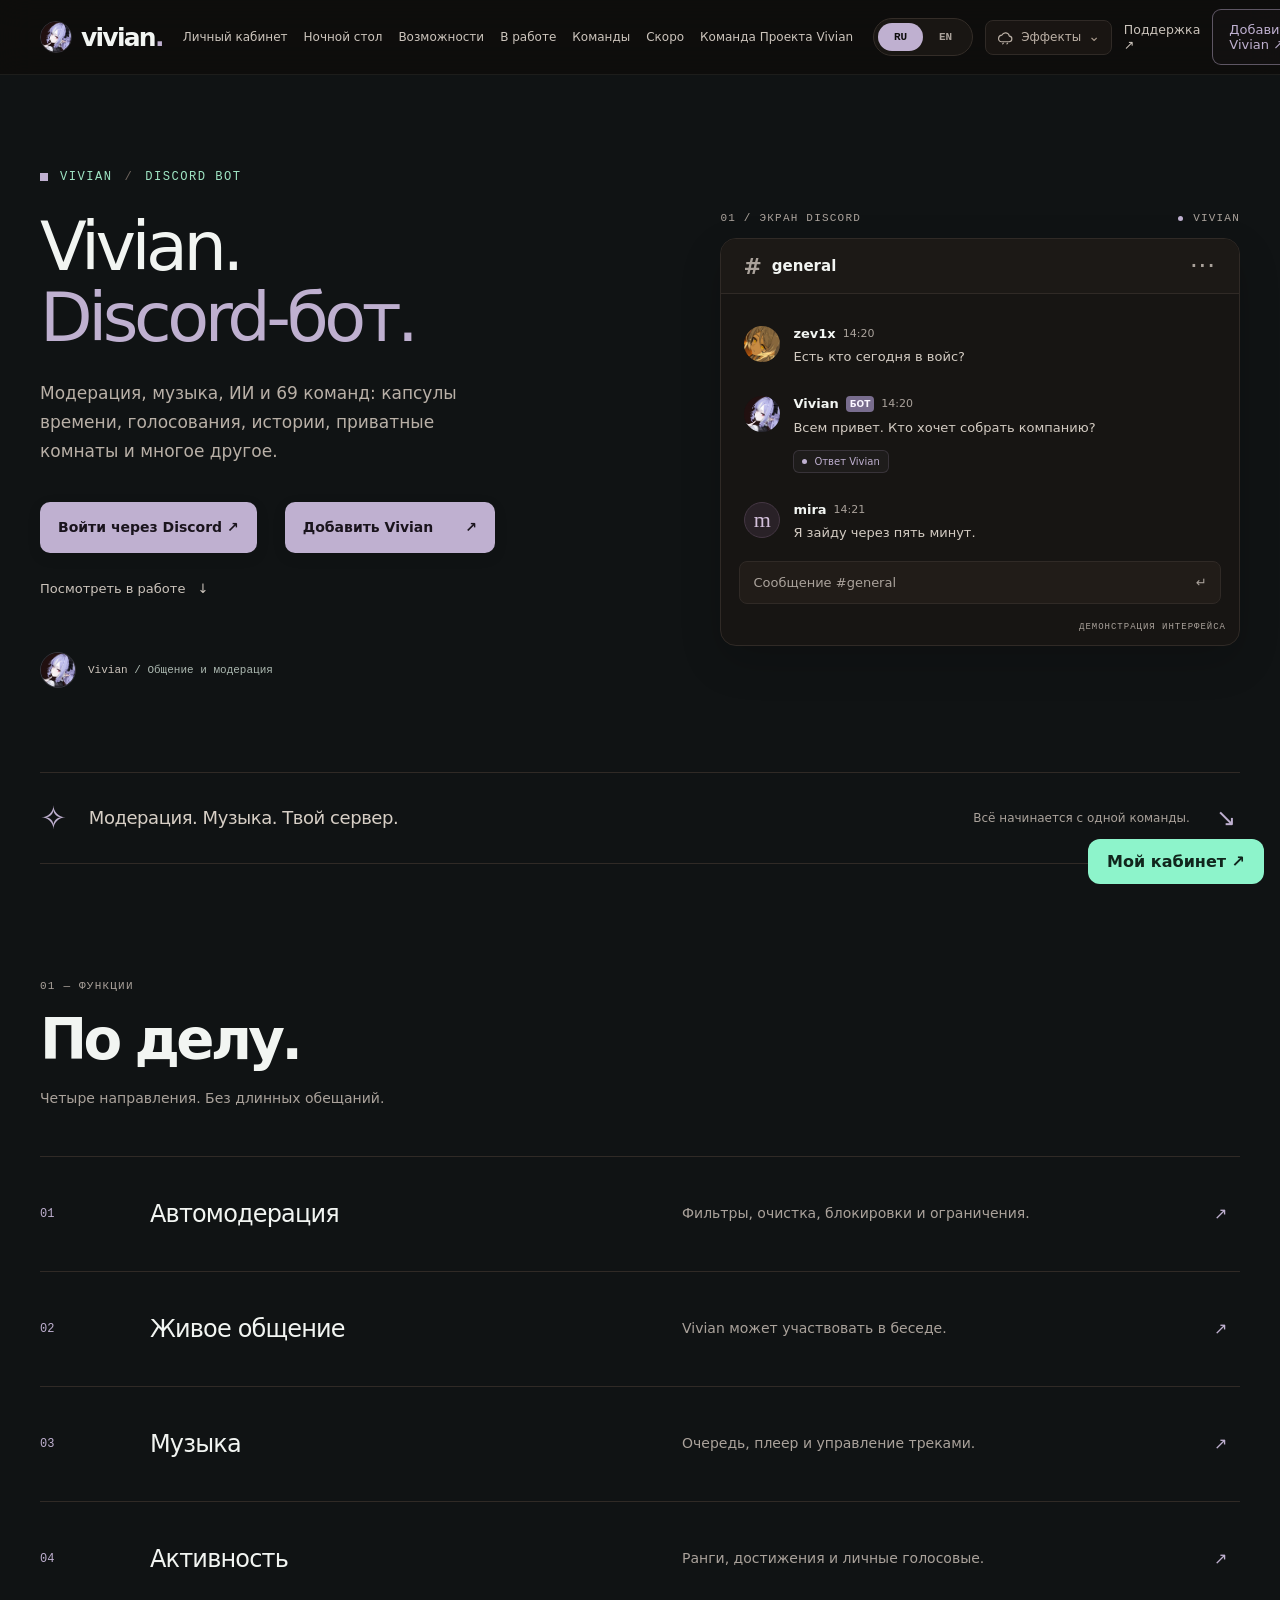
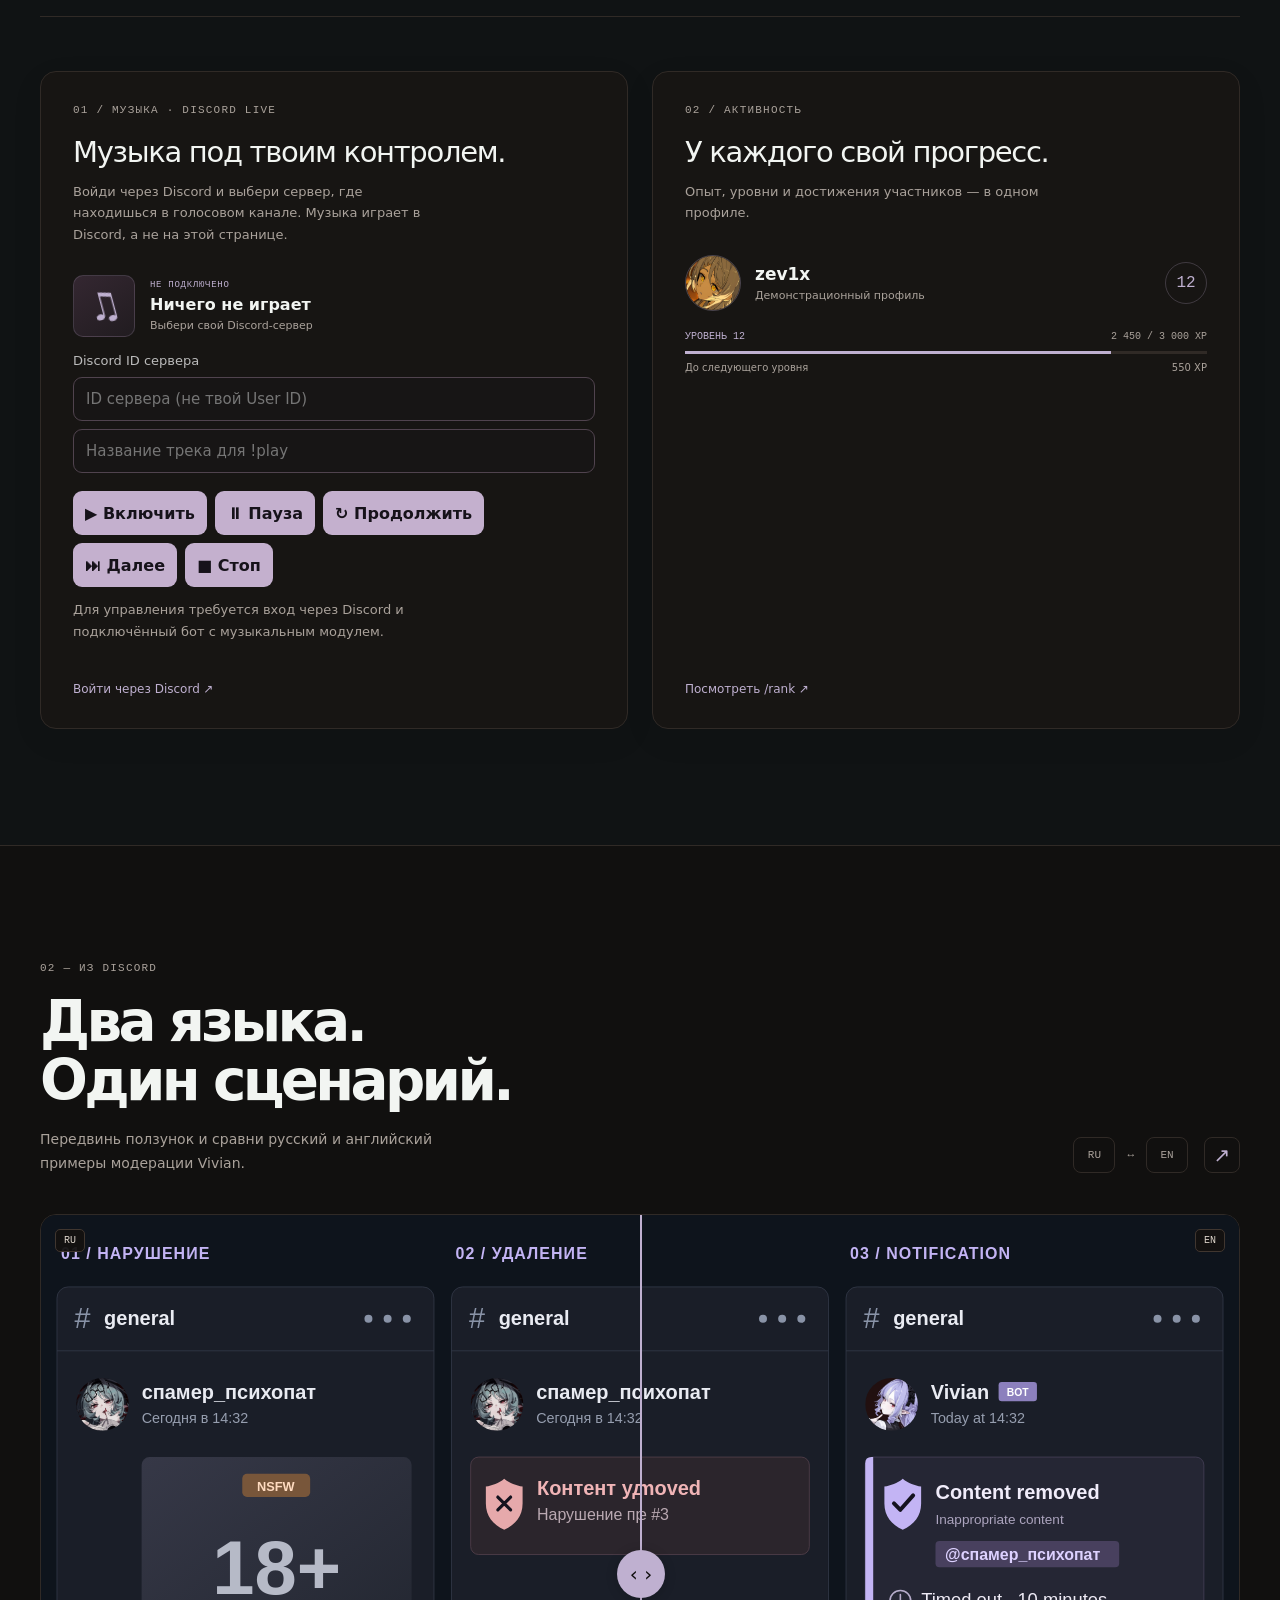
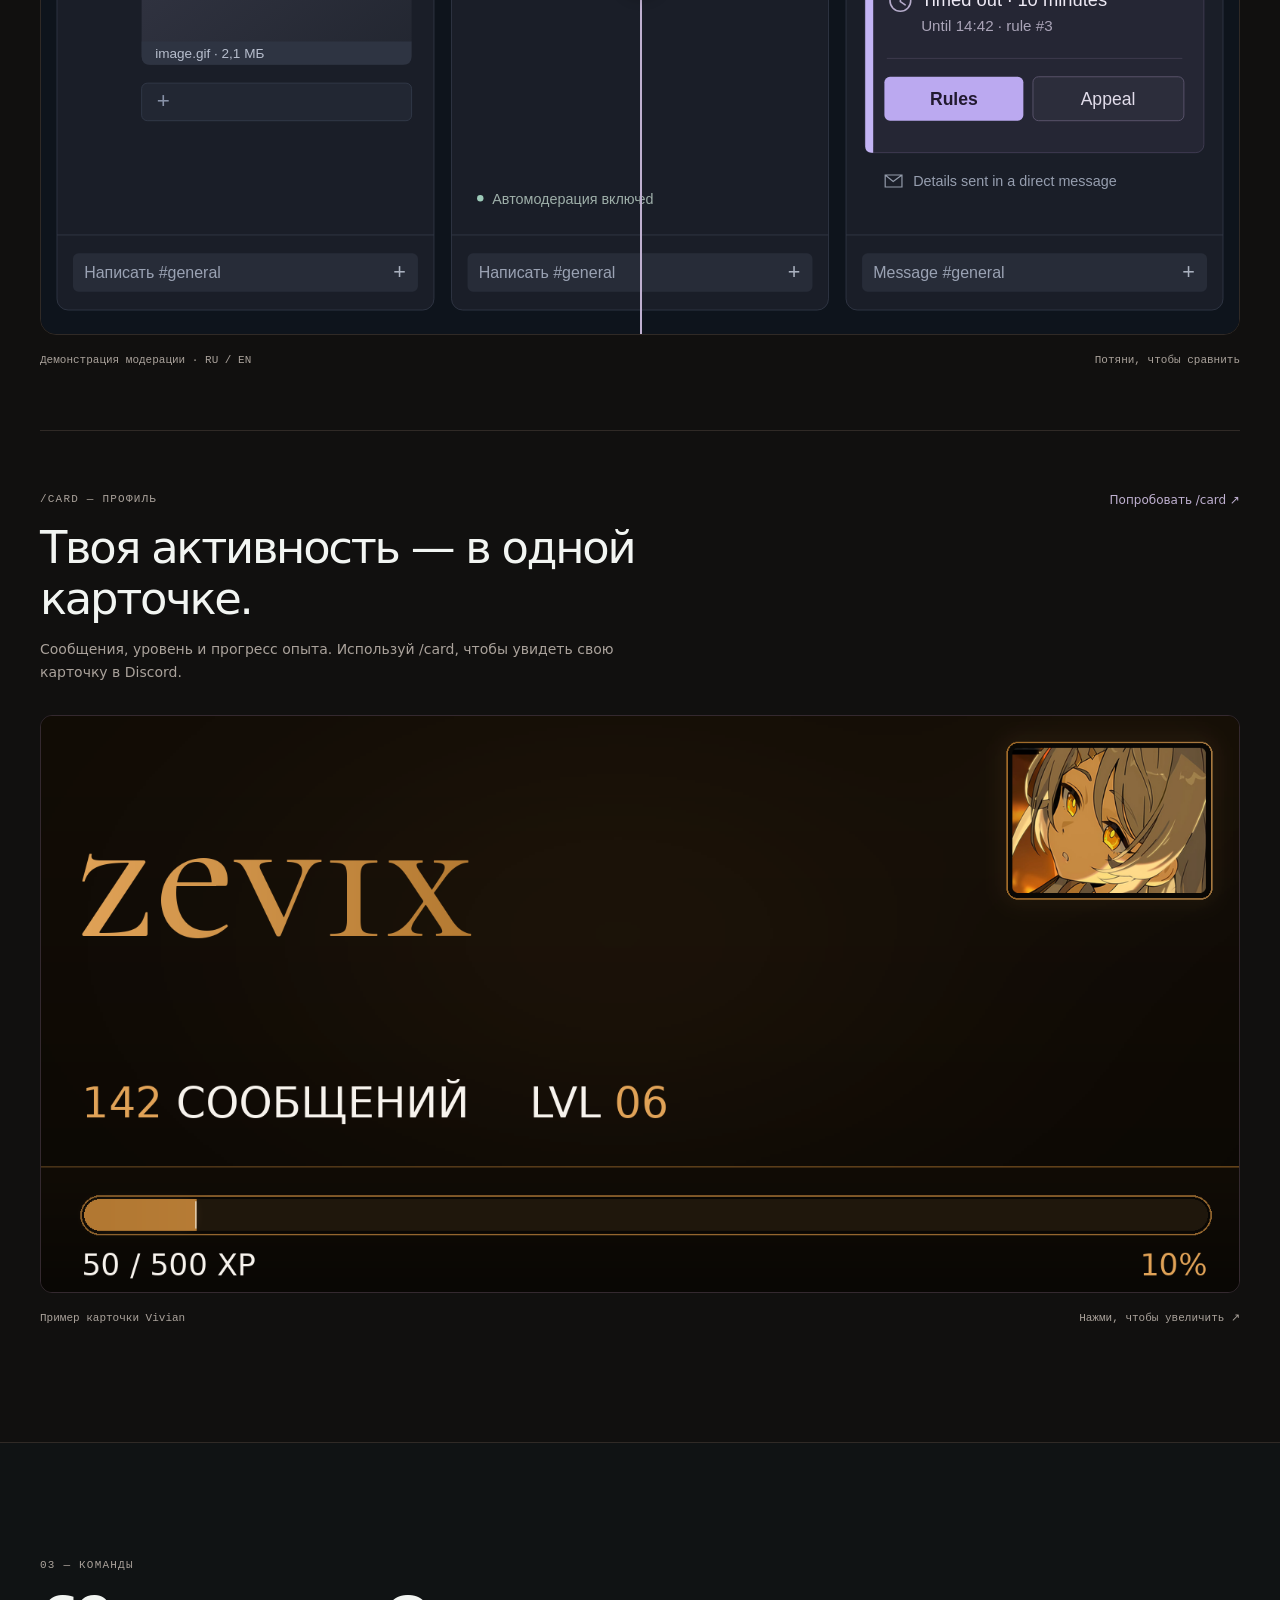
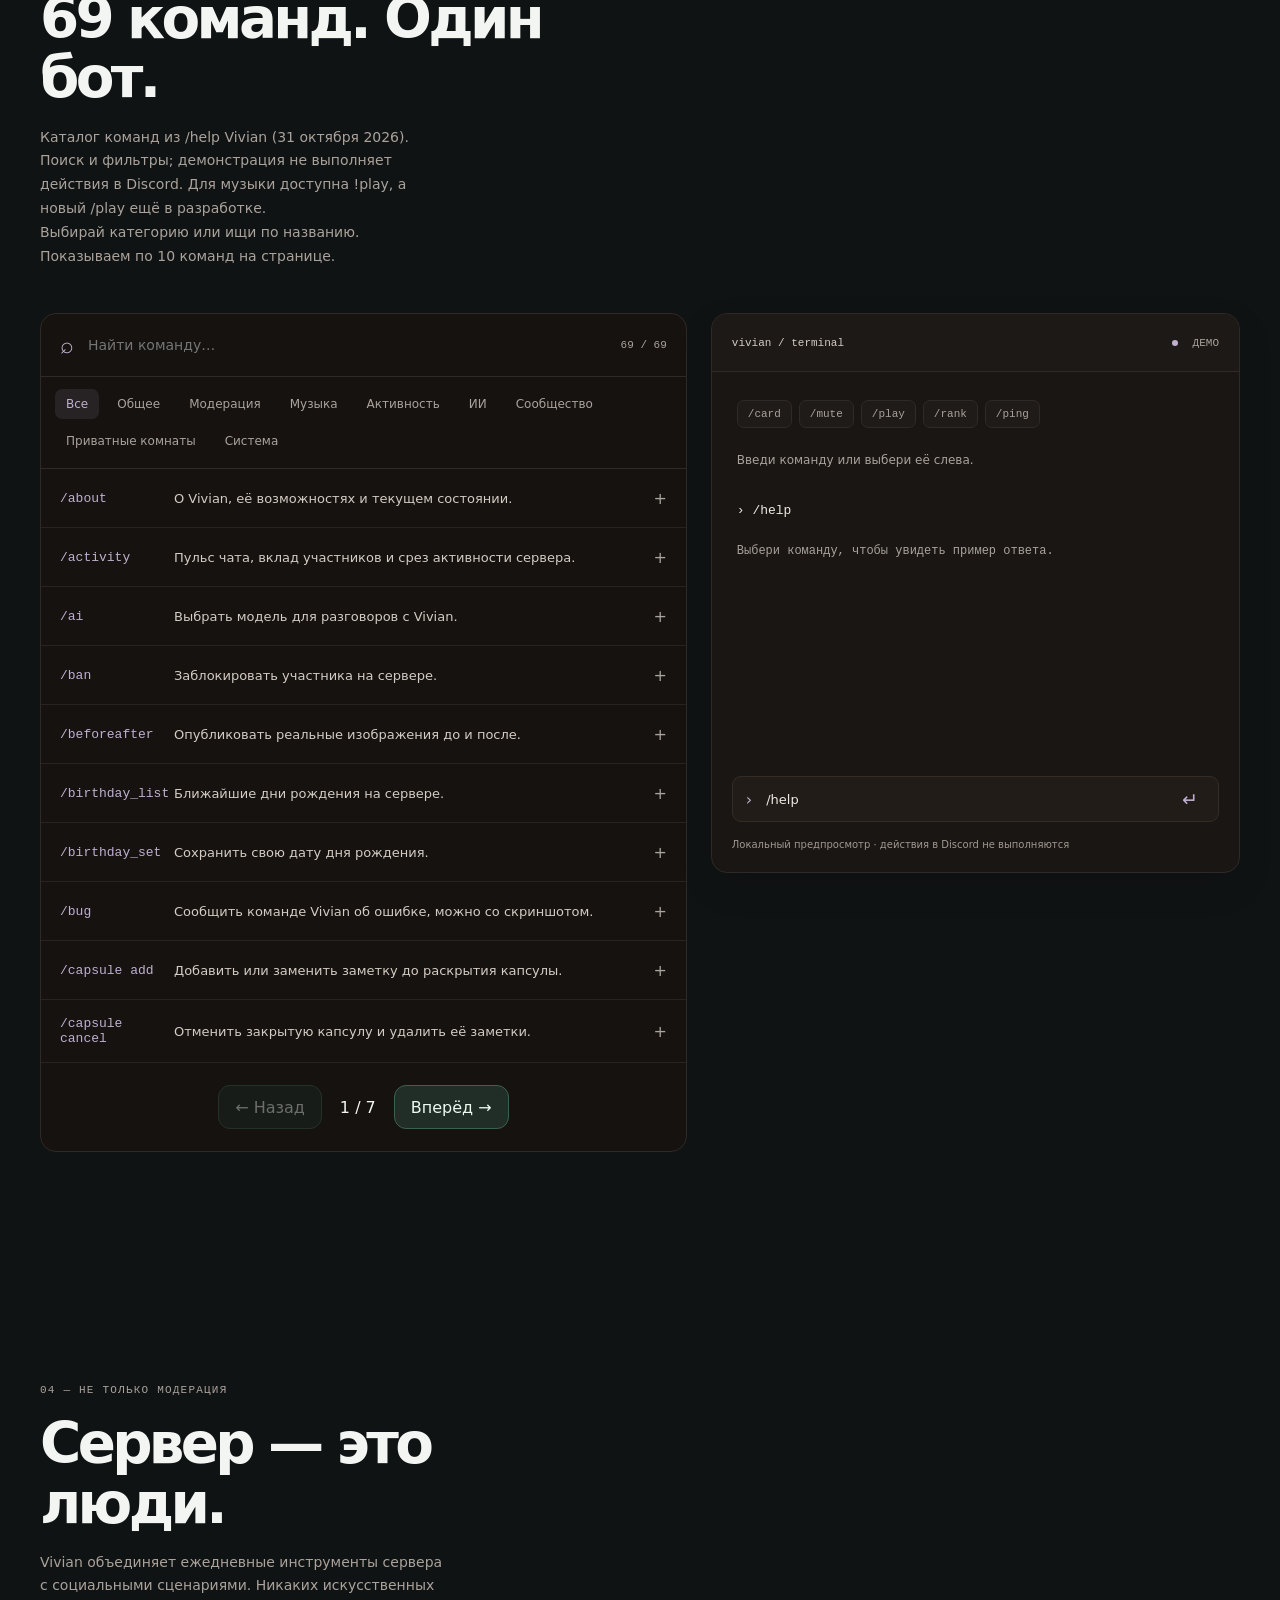
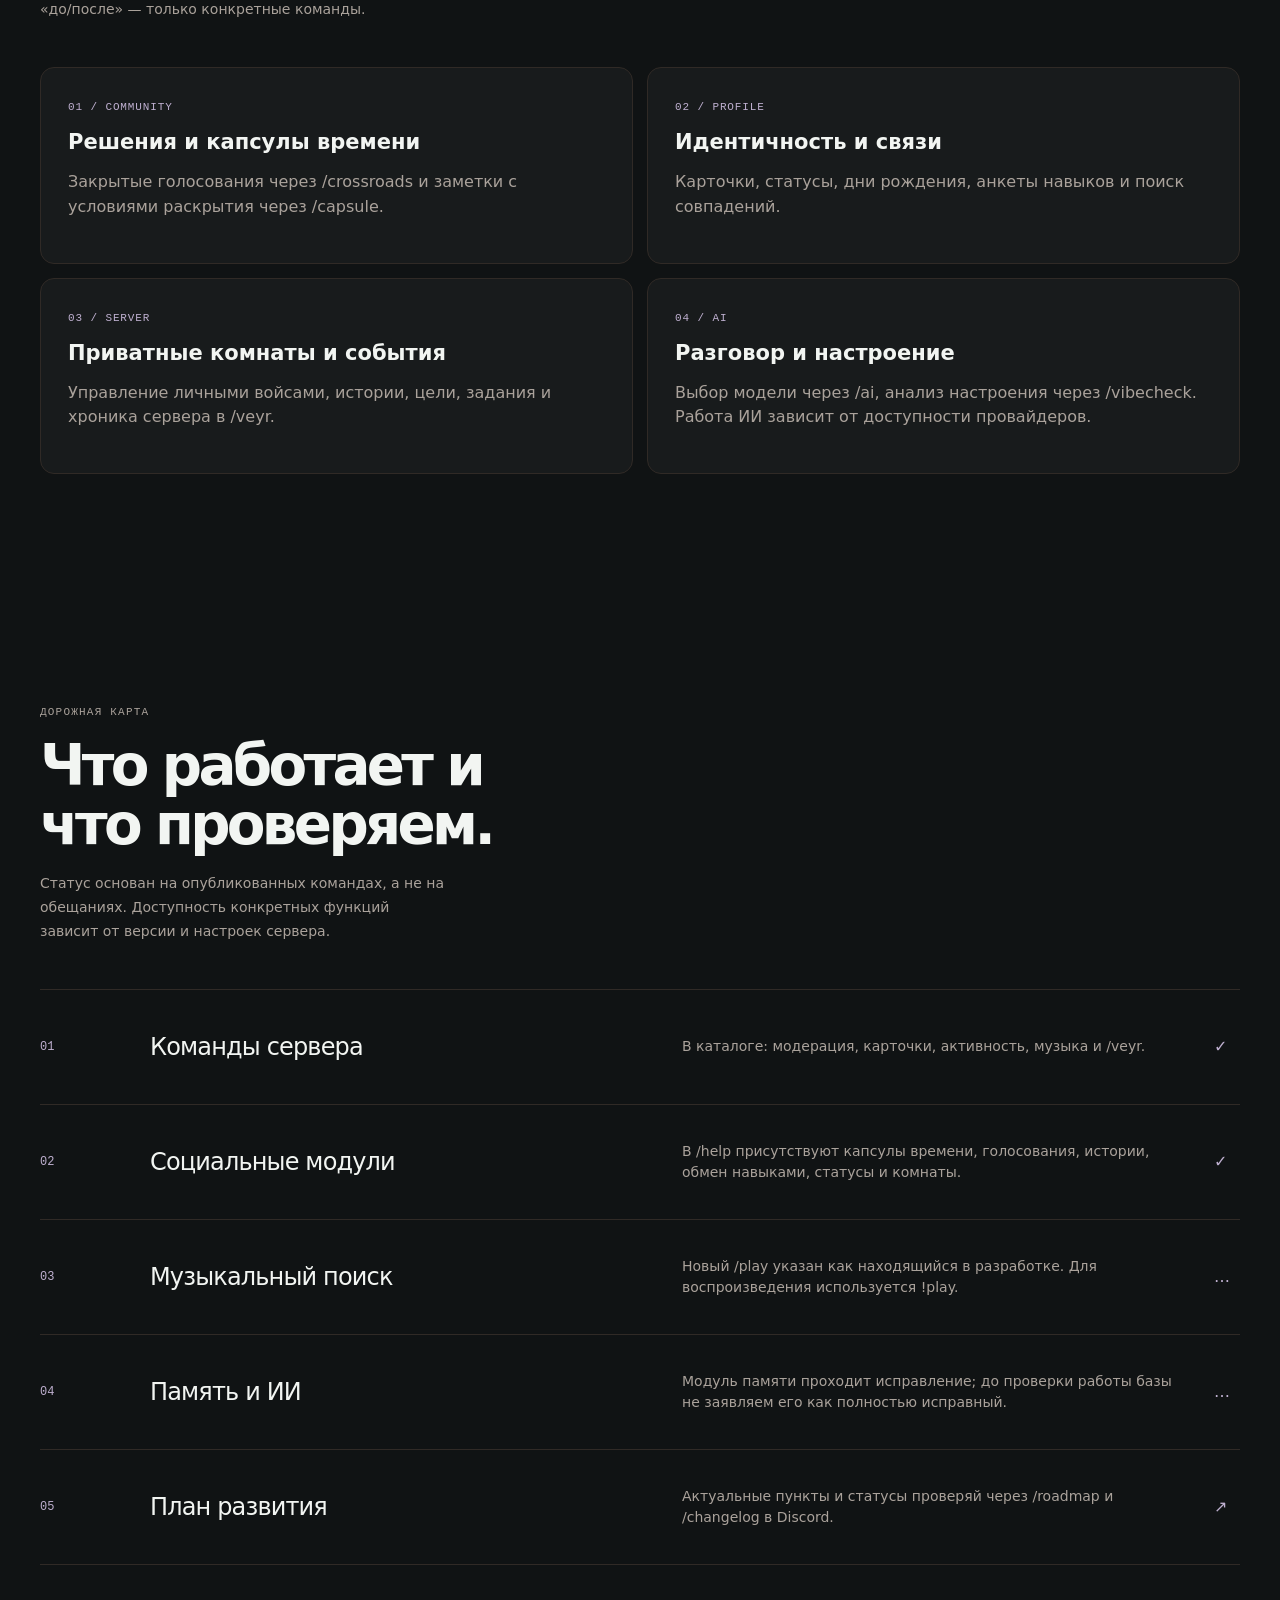
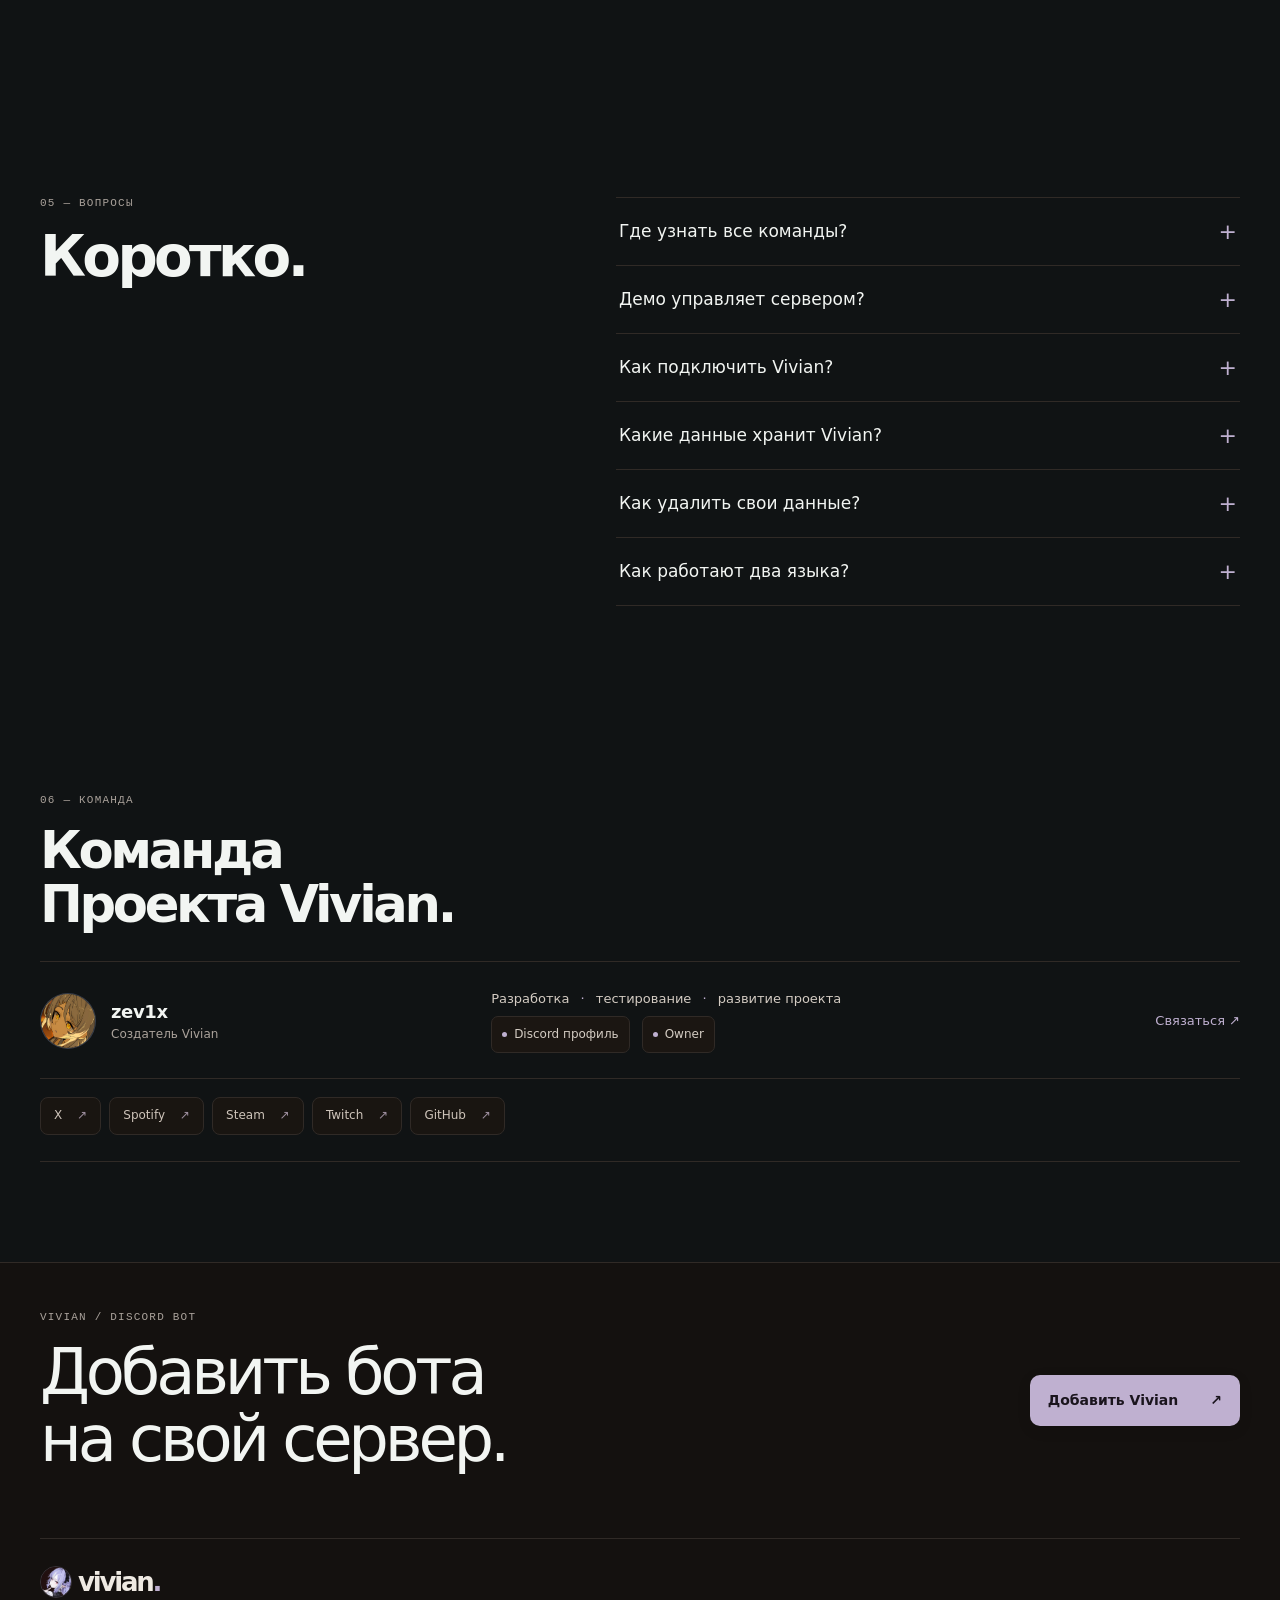
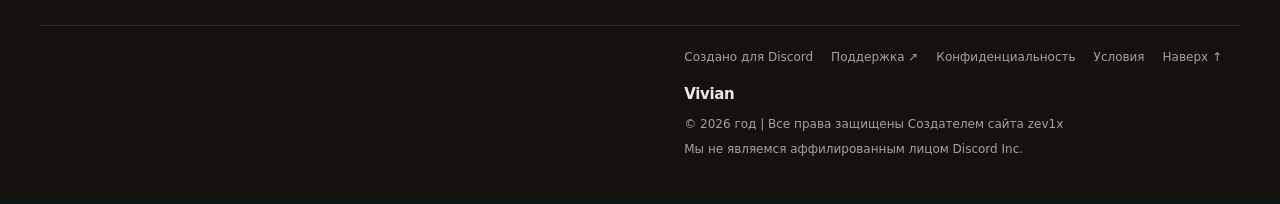
==== commit d451d077: "Add files via upload" ====
--- a/site/index.html
+++ b/site/index.html
@@ -15,11 +15,11 @@
 </div></div><a class="subtle-link" href="https://discord.gg/d9XwE4tsXc" rel="noreferrer" target="_blank">Поддержка ↗</a><a class="small-cta" data-invite="" href="https://discord.com/oauth2/authorize?client_id=1553826513474945114" rel="noreferrer" target="_blank">Добавить Vivian ↗</a><details class="mobile-nav"><summary aria-label="Открыть меню"><span class="mobile-icon">☰</span></summary><div><a href="#capabilities">Возможности</a><a href="#preview">В работе</a><a href="#commands">Команды</a><a href="#roadmap">Скоро</a><a href="#team">Команда Проекта Vivian</a><a href="https://discord.gg/d9XwE4tsXc" rel="noreferrer" target="_blank">Поддержка ↗</a><a class="mobile-invite" data-invite="" href="https://discord.com/oauth2/authorize?client_id=1553826513474945114" rel="noreferrer" target="_blank">Добавить Vivian ↗</a></div></details><a class="web2-header-link" href="social.html">Ночной стол ↗</a></div></div></header>
 <main><section class="hero shell" id="top"><div class="hero-main"><div class="eyebrow"><span class="small-square"></span> VIVIAN <span class="slash">/</span> DISCORD BOT</div><h1><span class="hero-title-line">Vivian.</span><em class="hero-title-line">Discord-бот.</em></h1><p>Модерация, музыка, ИИ и 69 команд: капсулы времени, голосования, истории, приватные комнаты и многое другое.</p><div class="hero-actions"><a class="primary-btn" href="/auth/discord">Войти через Discord ↗</a><a class="primary-btn" data-invite="" href="https://discord.com/oauth2/authorize?client_id=1553826513474945114" rel="noreferrer" target="_blank">Добавить Vivian <span>↗</span></a><a class="plain-btn" href="#preview">Посмотреть в работе <span>↓</span></a></div><div class="hero-note"><img alt="Аватар Vivian" loading="lazy" src="vivian-avatar.png"/><span>Vivian <span class="muted">/ Общение и модерация</span></span></div></div>
 <div class="hero-demo"><div class="demo-label"><span>01 / ЭКРАН DISCORD</span><span class="line-dot"></span><span>VIVIAN</span></div><div class="chat-shell"><div class="chat-top"><span class="hash">#</span><span>general</span><span class="chat-right">···</span></div><div class="chat-rows"><div class="chat-line"><img alt="" class="round-avatar" loading="lazy" src="zev1x-avatar.png"/><div><div class="name-line"><b>zev1x</b><time>14:20</time></div><p>Есть кто сегодня в войс?</p></div></div><div class="chat-line"><img alt="" class="round-avatar" loading="lazy" src="vivian-avatar.png"/><div><div class="name-line"><b>Vivian</b><span class="bot-label">БОТ</span><time>14:20</time></div><p>Всем привет. Кто хочет собрать компанию?</p><div class="inline-tag"><span class="dot"></span> Ответ Vivian</div></div></div><div class="chat-line"><div aria-hidden="true" class="chat-initial">m</div><div><div class="name-line"><b>mira</b><time>14:21</time></div><p>Я зайду через пять минут.</p></div></div></div><div class="chat-footer">Сообщение #general <span>↵</span></div><div class="mock-watermark">ДЕМОНСТРАЦИЯ ИНТЕРФЕЙСА</div></div></div></section>
-<div class="bot-strip shell"><span aria-hidden="true" class="strip-star">✧</span><p>Модерация. Музыка. Твой сервер.</p><span>Всё начинается с одной команды.</span><a aria-label="Команды" href="#commands">↘</a></div><section class="shell section features-section" id="capabilities"><div class="section-intro"><div class="index-label">01 — ФУНКЦИИ</div><h2>По делу.</h2><p>Четыре направления. Без длинных обещаний.</p></div><div class="feature-table"><div class="feature-row"><span class="feat-no">01</span><h3>Автомодерация</h3><p>Фильтры, очистка, блокировки и ограничения.</p><span class="feat-arrow">↗</span></div><div class="feature-row"><span class="feat-no">02</span><h3>Живое общение</h3><p>Vivian может участвовать в беседе.</p><span class="feat-arrow">↗</span></div><div class="feature-row"><span class="feat-no">03</span><h3>Музыка</h3><p>Очередь, плеер и управление треками.</p><span class="feat-arrow">↗</span></div><div class="feature-row"><span class="feat-no">04</span><h3>Активность</h3><p>Ранги, достижения и личные голосовые.</p><span class="feat-arrow">↗</span></div></div><div class="bot-extras"><article class="extra-card music-card"><div class="index-label">01 / МУЗЫКА</div><h3>Настроение в один клик.</h3><p>Собери очередь и управляй музыкой прямо в Discord.</p><div class="music-preview"><div class="album-art"><span aria-hidden="true">♫</span></div><div class="music-info"><small>ВОСПРОИЗВОДИТСЯ</small><strong>Midnight City</strong><span>M83 · Hurry Up, We're Dreaming</span></div><div aria-hidden="true" class="equalizer"><i></i><i></i><i></i><i></i></div></div><div class="music-timeline"><span></span></div><div class="music-times"><span>01:24</span><span>04:03</span></div><button class="extra-action" data-quick="/play midnight city" type="button">Попробовать /play ↗</button></article><article class="extra-card rank-card"><div class="index-label">02 / АКТИВНОСТЬ</div><h3>У каждого свой прогресс.</h3><p>Опыт, уровни и достижения участников — в одном профиле.</p><div class="rank-preview"><img alt="Аватар zev1x" loading="lazy" src="zev1x-avatar.png"/><div><strong>zev1x</strong><span>Демонстрационный профиль</span></div><span class="rank-level">12</span></div><div class="rank-meta"><span>УРОВЕНЬ 12</span><span>2 450 / 3 000 XP</span></div><div class="rank-progress"><span></span></div><div class="rank-next">До следующего уровня <b>550 XP</b></div><button class="extra-action" data-quick="/rank @zev1x" type="button">Посмотреть /rank ↗</button></article></div></section>
+<div class="bot-strip shell"><span aria-hidden="true" class="strip-star">✧</span><p>Модерация. Музыка. Твой сервер.</p><span>Всё начинается с одной команды.</span><a aria-label="Команды" href="#commands">↘</a></div><section class="shell section features-section" id="capabilities"><div class="section-intro"><div class="index-label">01 — ФУНКЦИИ</div><h2>По делу.</h2><p>Четыре направления. Без длинных обещаний.</p></div><div class="feature-table"><div class="feature-row"><span class="feat-no">01</span><h3>Автомодерация</h3><p>Фильтры, очистка, блокировки и ограничения.</p><span class="feat-arrow">↗</span></div><div class="feature-row"><span class="feat-no">02</span><h3>Живое общение</h3><p>Vivian может участвовать в беседе.</p><span class="feat-arrow">↗</span></div><div class="feature-row"><span class="feat-no">03</span><h3>Музыка</h3><p>Очередь, плеер и управление треками.</p><span class="feat-arrow">↗</span></div><div class="feature-row"><span class="feat-no">04</span><h3>Активность</h3><p>Ранги, достижения и личные голосовые.</p><span class="feat-arrow">↗</span></div></div><div class="bot-extras"><article class="extra-card music-card" id="web-music"><div class="index-label">01 / МУЗЫКА · DISCORD LIVE</div><h3>Музыка под твоим контролем.</h3><p>Войди через Discord и выбери сервер, где находишься в голосовом канале. Музыка играет в Discord, а не на этой странице.</p><div class="music-preview"><div class="album-art"><span aria-hidden="true">♫</span></div><div class="music-info"><small id="wm-state">НЕ ПОДКЛЮЧЕНО</small><strong id="wm-title">Ничего не играет</strong><span id="wm-artist">Выбери свой Discord-сервер</span></div></div><label class="wm-label" for="wm-guild">Discord ID сервера</label><input id="wm-guild" class="wm-input" inputmode="numeric" autocomplete="off" placeholder="ID сервера (не твой User ID)"/><input id="wm-query" class="wm-input" maxlength="200" placeholder="Название трека для !play"/><div class="wm-controls"><button type="button" data-music="play">▶ Включить</button><button type="button" data-music="pause">⏸ Пауза</button><button type="button" data-music="resume">↻ Продолжить</button><button type="button" data-music="skip">⏭ Далее</button><button type="button" data-music="stop">■ Стоп</button></div><p id="wm-result" role="status">Для управления требуется вход через Discord и подключённый бот с музыкальным модулем.</p><a class="extra-action" href="/dashboard.html">Войти через Discord ↗</a></article><article class="extra-card rank-card"><div class="index-label">02 / АКТИВНОСТЬ</div><h3>У каждого свой прогресс.</h3><p>Опыт, уровни и достижения участников — в одном профиле.</p><div class="rank-preview"><img alt="Аватар zev1x" loading="lazy" src="zev1x-avatar.png"/><div><strong>zev1x</strong><span>Демонстрационный профиль</span></div><span class="rank-level">12</span></div><div class="rank-meta"><span>УРОВЕНЬ 12</span><span>2 450 / 3 000 XP</span></div><div class="rank-progress"><span></span></div><div class="rank-next">До следующего уровня <b>550 XP</b></div><button class="extra-action" data-quick="/rank @zev1x" type="button">Посмотреть /rank ↗</button></article></div></section>
 <section class="section work-section" id="preview"><div class="shell"><div class="preview-heading"><div class="section-intro work-intro"><div class="index-label">02 — ИЗ DISCORD</div><h2>Два языка.<br/>Один сценарий.</h2><p>Передвинь ползунок и сравни русский и английский примеры модерации Vivian.</p></div><div class="preview-controls"><div class="preview-presets"><button data-preview-language="ru" lang="ru" type="button">RU</button><span aria-hidden="true">↔</span><button data-preview-language="en" lang="en" type="button">EN</button></div><button aria-label="Увеличить пример модерации" class="image-expand" id="open-image" type="button">↗</button></div></div><div class="preview-compare" id="preview-compare" style="--image-split:50%"><img alt="Пример модерации Vivian на русском" class="preview-image-ru" height="900" loading="lazy" src="moderation-ru.svg" width="1500"/><img alt="Пример модерации Vivian на английском" class="preview-image-en" height="900" loading="lazy" src="moderation-en.svg" width="1500"/><div aria-hidden="true" class="preview-divider" id="preview-divider"><span>‹ ›</span></div><input aria-label="Сравнение примеров на русском и английском" class="preview-range" id="preview-range" max="100" min="0" type="range" value="50"/><span aria-hidden="true" class="preview-language-label label-ru">RU</span><span aria-hidden="true" class="preview-language-label label-en">EN</span></div><div class="work-caption"><span>Демонстрация модерации · RU / EN</span><span>Потяни, чтобы сравнить</span></div><article aria-labelledby="profile-card-title" class="card-feature" id="card-preview"><div class="card-feature-heading"><div class="card-feature-copy"><div class="index-label">/CARD — ПРОФИЛЬ</div><h3 id="profile-card-title">Твоя активность — в одной карточке.</h3><p>Сообщения, уровень и прогресс опыта. Используй /card, чтобы увидеть свою карточку в Discord.</p></div><button class="extra-action" data-quick="/card" type="button">Попробовать /card ↗</button></div><button aria-label="Увеличить карточку Vivian" class="card-frame" data-open-card="" type="button"><img alt="Карточка Vivian: сообщения, уровень и опыт" height="762" loading="lazy" src="vivian-card.png" width="1586"/></button><div class="work-caption"><span>Пример карточки Vivian</span><span>Нажми, чтобы увеличить ↗</span></div></article></div><dialog aria-label="Карточка профиля Vivian" class="image-dialog card-dialog" id="card-dialog"><button class="dialog-close" id="close-card" type="button">Закрыть ×</button><img alt="Карточка Vivian: сообщения, уровень и опыт" height="762" src="vivian-card.png" width="1586"/></dialog><dialog aria-label="Полноэкранный пример модерации Vivian" class="image-dialog" id="image-dialog"><button class="dialog-close" id="close-image" type="button">Закрыть ×</button><img alt="Полноэкранный пример модерации Vivian" height="900" id="dialog-preview-image" src="moderation-ru.svg" width="1500"/></dialog></section>
 <section class="section shell commands-section" id="commands"><div class="section-intro"><div class="index-label">03 — КОМАНДЫ</div><h2>69 команд. Один бот.</h2><p>Каталог команд из /help Vivian (31 октября 2026). Поиск и фильтры; демонстрация не выполняет действия в Discord. Для музыки доступна !play, а новый /play ещё в разработке.</p><p class="muted">Выбирай категорию или ищи по названию. Показываем по 10 команд на странице.</p></div><div class="command-layout"><div class="command-browser"><div class="command-search"><span>⌕</span><input aria-label="Поиск команд Vivian" id="command-query" placeholder="Найти команду…" type="search"/><small id="command-count">69 / 69</small></div><div aria-label="Категории команд" class="category-tabs"><button aria-pressed="true" class="active" data-group="Все" type="button">Все</button><button aria-pressed="false" class="" data-group="Общее" type="button">Общее</button><button aria-pressed="false" class="" data-group="Модерация" type="button">Модерация</button><button aria-pressed="false" class="" data-group="Музыка" type="button">Музыка</button><button aria-pressed="false" class="" data-group="Активность" type="button">Активность</button><button aria-pressed="false" class="" data-group="ИИ" type="button">ИИ</button><button aria-pressed="false" class="" data-group="Сообщество" type="button">Сообщество</button><button aria-pressed="false" class="" data-group="Приватные комнаты" type="button">Приватные комнаты</button><button aria-pressed="false" class="" data-group="Система" type="button">Система</button></div><div class="command-list" id="command-list"><details class="command-item" data-category="Общее"><summary><code>/about</code><span>О Vivian, её возможностях и текущем состоянии.</span><span class="item-plus">+</span></summary><p>О Vivian, её возможностях и текущем состоянии. <button class="try-command" data-try="/about" type="button">Попробовать ↗</button></p></details><p class="empty-search" hidden="" id="empty-search">Ничего не найдено.</p><details class="command-item" data-category="Активность"><summary><code>/activity</code><span>Пульс чата, вклад участников и срез активности сервера.</span><span class="item-plus">+</span></summary><p>Пульс чата, вклад участников и срез активности сервера. <button class="try-command" data-try="/activity" type="button">Попробовать ↗</button></p></details><p class="empty-search" hidden="" id="empty-search">Ничего не найдено.</p><details class="command-item" data-category="ИИ"><summary><code>/ai</code><span>Выбрать модель для разговоров с Vivian.</span><span class="item-plus">+</span></summary><p>Выбрать модель для разговоров с Vivian. <button class="try-command" data-try="/ai" type="button">Попробовать ↗</button></p></details><p class="empty-search" hidden="" id="empty-search">Ничего не найдено.</p><details class="command-item" data-category="Модерация"><summary><code>/ban</code><span>Заблокировать участника на сервере.</span><span class="item-plus">+</span></summary><p>Заблокировать участника на сервере. <button class="try-command" data-try="/ban" type="button">Попробовать ↗</button></p></details><p class="empty-search" hidden="" id="empty-search">Ничего не найдено.</p><details class="command-item" data-category="Сообщество"><summary><code>/beforeafter</code><span>Опубликовать реальные изображения до и после.</span><span class="item-plus">+</span></summary><p>Опубликовать реальные изображения до и после. <button class="try-command" data-try="/beforeafter" type="button">Попробовать ↗</button></p></details><p class="empty-search" hidden="" id="empty-search">Ничего не найдено.</p><details class="command-item" data-category="Сообщество"><summary><code>/birthday_list</code><span>Ближайшие дни рождения на сервере.</span><span class="item-plus">+</span></summary><p>Ближайшие дни рождения на сервере. <button class="try-command" data-try="/birthday_list" type="button">Попробовать ↗</button></p></details><p class="empty-search" hidden="" id="empty-search">Ничего не найдено.</p><details class="command-item" data-category="Сообщество"><summary><code>/birthday_set</code><span>Сохранить свою дату дня рождения.</span><span class="item-plus">+</span></summary><p>Сохранить свою дату дня рождения. <button class="try-command" data-try="/birthday_set" type="button">Попробовать ↗</button></p></details><p class="empty-search" hidden="" id="empty-search">Ничего не найдено.</p><details class="command-item" data-category="Общее"><summary><code>/bug</code><span>Сообщить команде Vivian об ошибке, можно со скриншотом.</span><span class="item-plus">+</span></summary><p>Сообщить команде Vivian об ошибке, можно со скриншотом. <button class="try-command" data-try="/bug" type="button">Попробовать ↗</button></p></details><p class="empty-search" hidden="" id="empty-search">Ничего не найдено.</p><details class="command-item" data-category="Сообщество"><summary><code>/capsule add</code><span>Добавить или заменить заметку до раскрытия капсулы.</span><span class="item-plus">+</span></summary><p>Добавить или заменить заметку до раскрытия капсулы. <button class="try-command" data-try="/capsule add" type="button">Попробовать ↗</button></p></details><p class="empty-search" hidden="" id="empty-search">Ничего не найдено.</p><details class="command-item" data-category="Сообщество"><summary><code>/capsule cancel</code><span>Отменить закрытую капсулу и удалить её заметки.</span><span class="item-plus">+</span></summary><p>Отменить закрытую капсулу и удалить её заметки. <button class="try-command" data-try="/capsule cancel" type="button">Попробовать ↗</button></p></details><p class="empty-search" hidden="" id="empty-search">Ничего не найдено.</p><details class="command-item" data-category="Сообщество"><summary><code>/capsule create</code><span>Создать капсулу с дедлайном и порогом участников.</span><span class="item-plus">+</span></summary><p>Создать капсулу с дедлайном и порогом участников. <button class="try-command" data-try="/capsule create" type="button">Попробовать ↗</button></p></details><p class="empty-search" hidden="" id="empty-search">Ничего не найдено.</p><details class="command-item" data-category="Сообщество"><summary><code>/capsule list</code><span>Показать десять последних капсул канала.</span><span class="item-plus">+</span></summary><p>Показать десять последних капсул канала. <button class="try-command" data-try="/capsule list" type="button">Попробовать ↗</button></p></details><p class="empty-search" hidden="" id="empty-search">Ничего не найдено.</p><details class="command-item" data-category="Сообщество"><summary><code>/capsule open</code><span>Открыть готовую капсулу или проверить условия раскрытия.</span><span class="item-plus">+</span></summary><p>Открыть готовую капсулу или проверить условия раскрытия. <button class="try-command" data-try="/capsule open" type="button">Попробовать ↗</button></p></details><p class="empty-search" hidden="" id="empty-search">Ничего не найдено.</p><details class="command-item" data-category="Активность"><summary><code>/card</code><span>Карточка участника</span><span class="item-plus">+</span></summary><p>Карточка участника: аватар, уровень, XP, статистика и достижения. <button class="try-command" data-try="/card" type="button">Попробовать ↗</button></p></details><p class="empty-search" hidden="" id="empty-search">Ничего не найдено.</p><details class="command-item" data-category="Система"><summary><code>/changelog</code><span>Журнал изменений Vivian с указанием версий.</span><span class="item-plus">+</span></summary><p>Журнал изменений Vivian с указанием версий. <button class="try-command" data-try="/changelog" type="button">Попробовать ↗</button></p></details><p class="empty-search" hidden="" id="empty-search">Ничего не найдено.</p><details class="command-item" data-category="Модерация"><summary><code>/clear</code><span>Удалить недавние сообщения из текущего канала.</span><span class="item-plus">+</span></summary><p>Удалить недавние сообщения из текущего канала. <button class="try-command" data-try="/clear" type="button">Попробовать ↗</button></p></details><p class="empty-search" hidden="" id="empty-search">Ничего не найдено.</p><details class="command-item" data-category="Активность"><summary><code>/crad</code><span>Псевдоним команды /card.</span><span class="item-plus">+</span></summary><p>Псевдоним команды /card. <button class="try-command" data-try="/crad" type="button">Попробовать ↗</button></p></details><p class="empty-search" hidden="" id="empty-search">Ничего не найдено.</p><details class="command-item" data-category="Сообщество"><summary><code>/crossroads ballot</code><span>Посмотреть варианты решения без раскрытия голосов.</span><span class="item-plus">+</span></summary><p>Посмотреть варианты решения без раскрытия голосов. <button class="try-command" data-try="/crossroads ballot" type="button">Попробовать ↗</button></p></details><p class="empty-search" hidden="" id="empty-search">Ничего не найдено.</p><details class="command-item" data-category="Сообщество"><summary><code>/crossroads cancel</code><span>Отменить открытое решение и удалить его голосования.</span><span class="item-plus">+</span></summary><p>Отменить открытое решение и удалить его голосования. <button class="try-command" data-try="/crossroads cancel" type="button">Попробовать ↗</button></p></details><p class="empty-search" hidden="" id="empty-search">Ничего не найдено.</p><details class="command-item" data-category="Сообщество"><summary><code>/crossroads create</code><span>Создать закрытое голосование с последующим анализом резу</span><span class="item-plus">+</span></summary><p>Создать закрытое голосование с последующим анализом результата. <button class="try-command" data-try="/crossroads create" type="button">Попробовать ↗</button></p></details><p class="empty-search" hidden="" id="empty-search">Ничего не найдено.</p><details class="command-item" data-category="Сообщество"><summary><code>/crossroads history</code><span>История решений канала и ожидающих итогов.</span><span class="item-plus">+</span></summary><p>История решений канала и ожидающих итогов. <button class="try-command" data-try="/crossroads history" type="button">Попробовать ↗</button></p></details><p class="empty-search" hidden="" id="empty-search">Ничего не найдено.</p><details class="command-item" data-category="Сообщество"><summary><code>/crossroads outcome</code><span>Зафиксировать результат после даты проверки.</span><span class="item-plus">+</span></summary><p>Зафиксировать результат после даты проверки. <button class="try-command" data-try="/crossroads outcome" type="button">Попробовать ↗</button></p></details><p class="empty-search" hidden="" id="empty-search">Ничего не найдено.</p><details class="command-item" data-category="Сообщество"><summary><code>/crossroads results</code><span>Показать анонимные результаты и итог после дедлайна.</span><span class="item-plus">+</span></summary><p>Показать анонимные результаты и итог после дедлайна. <button class="try-command" data-try="/crossroads results" type="button">Попробовать ↗</button></p></details><p class="empty-search" hidden="" id="empty-search">Ничего не найдено.</p><details class="command-item" data-category="Сообщество"><summary><code>/crossroads vote</code><span>Проголосовать или изменить тайный голос до дедлайна.</span><span class="item-plus">+</span></summary><p>Проголосовать или изменить тайный голос до дедлайна. <button class="try-command" data-try="/crossroads vote" type="button">Попробовать ↗</button></p></details><p class="empty-search" hidden="" id="empty-search">Ничего не найдено.</p><details class="command-item" data-category="Система"><summary><code>/deploy</code><span>Проверить подтверждение запуска новой версии Vivian.</span><span class="item-plus">+</span></summary><p>Проверить подтверждение запуска новой версии Vivian. <button class="try-command" data-try="/deploy" type="button">Попробовать ↗</button></p></details><p class="empty-search" hidden="" id="empty-search">Ничего не найдено.</p><details class="command-item" data-category="Сообщество"><summary><code>/exchange matches</code><span>Найти взаимные совпадения навыков участников канала.</span><span class="item-plus">+</span></summary><p>Найти взаимные совпадения навыков участников канала. <button class="try-command" data-try="/exchange matches" type="button">Попробовать ↗</button></p></details><p class="empty-search" hidden="" id="empty-search">Ничего не найдено.</p><details class="command-item" data-category="Сообщество"><summary><code>/exchange pause</code><span>Скрыть свой профиль из поиска совпадений.</span><span class="item-plus">+</span></summary><p>Скрыть свой профиль из поиска совпадений. <button class="try-command" data-try="/exchange pause" type="button">Попробовать ↗</button></p></details><p class="empty-search" hidden="" id="empty-search">Ничего не найдено.</p><details class="command-item" data-category="Сообщество"><summary><code>/exchange profile</code><span>Опубликовать навыки и сведения о себе для поиска совпаде</span><span class="item-plus">+</span></summary><p>Опубликовать навыки и сведения о себе для поиска совпадений. <button class="try-command" data-try="/exchange profile" type="button">Попробовать ↗</button></p></details><p class="empty-search" hidden="" id="empty-search">Ничего не найдено.</p><details class="command-item" data-category="Сообщество"><summary><code>/exchange remove</code><span>Удалить профиль обмена навыками для этого канала.</span><span class="item-plus">+</span></summary><p>Удалить профиль обмена навыками для этого канала. <button class="try-command" data-try="/exchange remove" type="button">Попробовать ↗</button></p></details><p class="empty-search" hidden="" id="empty-search">Ничего не найдено.</p><details class="command-item" data-category="Сообщество"><summary><code>/exchange show</code><span>Показать свой профиль обмена навыками.</span><span class="item-plus">+</span></summary><p>Показать свой профиль обмена навыками. <button class="try-command" data-try="/exchange show" type="button">Попробовать ↗</button></p></details><p class="empty-search" hidden="" id="empty-search">Ничего не найдено.</p><details class="command-item" data-category="Общее"><summary><code>/feedback_status</code><span>Статус отправленной ошибки или предложения.</span><span class="item-plus">+</span></summary><p>Статус отправленной ошибки или предложения. <button class="try-command" data-try="/feedback_status" type="button">Попробовать ↗</button></p></details><p class="empty-search" hidden="" id="empty-search">Ничего не найдено.</p><details class="command-item" data-category="Общее"><summary><code>/help</code><span>Посмотреть команды Vivian и их краткие описания.</span><span class="item-plus">+</span></summary><p>Посмотреть команды Vivian и их краткие описания. <button class="try-command" data-try="/help" type="button">Попробовать ↗</button></p></details><p class="empty-search" hidden="" id="empty-search">Ничего не найдено.</p><details class="command-item" data-category="Модерация"><summary><code>/kick</code><span>Удалить участника с сервера без блокировки повторного вх</span><span class="item-plus">+</span></summary><p>Удалить участника с сервера без блокировки повторного входа. <button class="try-command" data-try="/kick" type="button">Попробовать ↗</button></p></details><p class="empty-search" hidden="" id="empty-search">Ничего не найдено.</p><details class="command-item" data-category="Модерация"><summary><code>/lock</code><span>Запретить обычным участникам отправлять сообщения в кана</span><span class="item-plus">+</span></summary><p>Запретить обычным участникам отправлять сообщения в канале. <button class="try-command" data-try="/lock" type="button">Попробовать ↗</button></p></details><p class="empty-search" hidden="" id="empty-search">Ничего не найдено.</p><details class="command-item" data-category="Музыка"><summary><code>/loop</code><span>Включить или выключить повтор текущего трека.</span><span class="item-plus">+</span></summary><p>Включить или выключить повтор текущего трека. <button class="try-command" data-try="/loop" type="button">Попробовать ↗</button></p></details><p class="empty-search" hidden="" id="empty-search">Ничего не найдено.</p><details class="command-item" data-category="Сообщество"><summary><code>/memories_now</code><span>Опубликовать воспоминание дня прямо сейчас.</span><span class="item-plus">+</span></summary><p>Опубликовать воспоминание дня прямо сейчас. <button class="try-command" data-try="/memories_now" type="button">Попробовать ↗</button></p></details><p class="empty-search" hidden="" id="empty-search">Ничего не найдено.</p><details class="command-item" data-category="Музыка"><summary><code>/pause</code><span>Приостановить текущий трек.</span><span class="item-plus">+</span></summary><p>Приостановить текущий трек. <button class="try-command" data-try="/pause" type="button">Попробовать ↗</button></p></details><p class="empty-search" hidden="" id="empty-search">Ничего не найдено.</p><details class="command-item" data-category="Система"><summary><code>/ping</code><span>Показать задержку соединения Vivian с Discord.</span><span class="item-plus">+</span></summary><p>Показать задержку соединения Vivian с Discord. <button class="try-command" data-try="/ping" type="button">Попробовать ↗</button></p></details><p class="empty-search" hidden="" id="empty-search">Ничего не найдено.</p><details class="command-item" data-category="Музыка"><summary><code>/play</code><span>Поиск по YouTube в разработке; для музыки используется !</span><span class="item-plus">+</span></summary><p>Поиск по YouTube в разработке; для музыки используется !play. <button class="try-command" data-try="/play" type="button">Попробовать ↗</button></p></details><p class="empty-search" hidden="" id="empty-search">Ничего не найдено.</p><details class="command-item" data-category="Система"><summary><code>/project_status</code><span>Изменить статус пункта плана проекта (команда сервера).</span><span class="item-plus">+</span></summary><p>Изменить статус пункта плана проекта (команда сервера). <button class="try-command" data-try="/project_status" type="button">Попробовать ↗</button></p></details><p class="empty-search" hidden="" id="empty-search">Ничего не найдено.</p><details class="command-item" data-category="Сообщество"><summary><code>/quests</code><span>Цели, прогресс дня, путь участника и общие события.</span><span class="item-plus">+</span></summary><p>Цели, прогресс дня, путь участника и общие события. <button class="try-command" data-try="/quests" type="button">Попробовать ↗</button></p></details><p class="empty-search" hidden="" id="empty-search">Ничего не найдено.</p><details class="command-item" data-category="Музыка"><summary><code>/queue</code><span>Панель трека, очередь и управление музыкой.</span><span class="item-plus">+</span></summary><p>Панель трека, очередь и управление музыкой. <button class="try-command" data-try="/queue" type="button">Попробовать ↗</button></p></details><p class="empty-search" hidden="" id="empty-search">Ничего не найдено.</p><details class="command-item" data-category="Активность"><summary><code>/rank</code><span>Прогресс участника, вклад в разговор и достижения.</span><span class="item-plus">+</span></summary><p>Прогресс участника, вклад в разговор и достижения. <button class="try-command" data-try="/rank" type="button">Попробовать ↗</button></p></details><p class="empty-search" hidden="" id="empty-search">Ничего не найдено.</p><details class="command-item" data-category="Общее"><summary><code>/report</code><span>Посмотреть обращение или статус предложения по номеру.</span><span class="item-plus">+</span></summary><p>Посмотреть обращение или статус предложения по номеру. <button class="try-command" data-try="/report" type="button">Попробовать ↗</button></p></details><p class="empty-search" hidden="" id="empty-search">Ничего не найдено.</p><details class="command-item" data-category="Музыка"><summary><code>/resume</code><span>Возобновить приостановленный трек.</span><span class="item-plus">+</span></summary><p>Возобновить приостановленный трек. <button class="try-command" data-try="/resume" type="button">Попробовать ↗</button></p></details><p class="empty-search" hidden="" id="empty-search">Ничего не найдено.</p><details class="command-item" data-category="Система"><summary><code>/roadmap</code><span>Публичный план развития Vivian.</span><span class="item-plus">+</span></summary><p>Публичный план развития Vivian. <button class="try-command" data-try="/roadmap" type="button">Попробовать ↗</button></p></details><p class="empty-search" hidden="" id="empty-search">Ничего не найдено.</p><details class="command-item" data-category="Система"><summary><code>/roadmap_add</code><span>Добавить пункт в план развития (команда сервера).</span><span class="item-plus">+</span></summary><p>Добавить пункт в план развития (команда сервера). <button class="try-command" data-try="/roadmap_add" type="button">Попробовать ↗</button></p></details><p class="empty-search" hidden="" id="empty-search">Ничего не найдено.</p><details class="command-item" data-category="Приватные комнаты"><summary><code>/room claim</code><span>Вернуть управление приватной комнатой после выхода владе</span><span class="item-plus">+</span></summary><p>Вернуть управление приватной комнатой после выхода владельца. <button class="try-command" data-try="/room claim" type="button">Попробовать ↗</button></p></details><p class="empty-search" hidden="" id="empty-search">Ничего не найдено.</p><details class="command-item" data-category="Приватные комнаты"><summary><code>/room create</code><span>Создать приватную голосовую комнату для выбранных участн</span><span class="item-plus">+</span></summary><p>Создать приватную голосовую комнату для выбранных участников. <button class="try-command" data-try="/room create" type="button">Попробовать ↗</button></p></details><p class="empty-search" hidden="" id="empty-search">Ничего не найдено.</p><details class="command-item" data-category="Приватные комнаты"><summary><code>/room manage</code><span>Открыть панель управления своей приватной комнатой.</span><span class="item-plus">+</span></summary><p>Открыть панель управления своей приватной комнатой. <button class="try-command" data-try="/room manage" type="button">Попробовать ↗</button></p></details><p class="empty-search" hidden="" id="empty-search">Ничего не найдено.</p><details class="command-item" data-category="Приватные комнаты"><summary><code>/room setup</code><span>Настроить общую панель приватных комнат (администратор).</span><span class="item-plus">+</span></summary><p>Настроить общую панель приватных комнат (администратор). <button class="try-command" data-try="/room setup" type="button">Попробовать ↗</button></p></details><p class="empty-search" hidden="" id="empty-search">Ничего не найдено.</p><details class="command-item" data-category="Сообщество"><summary><code>/showcases</code><span>Сохранённые карточки изменений «до и после».</span><span class="item-plus">+</span></summary><p>Сохранённые карточки изменений «до и после». <button class="try-command" data-try="/showcases" type="button">Попробовать ↗</button></p></details><p class="empty-search" hidden="" id="empty-search">Ничего не найдено.</p><details class="command-item" data-category="Музыка"><summary><code>/skip</code><span>Перейти к следующему треку.</span><span class="item-plus">+</span></summary><p>Перейти к следующему треку. <button class="try-command" data-try="/skip" type="button">Попробовать ↗</button></p></details><p class="empty-search" hidden="" id="empty-search">Ничего не найдено.</p><details class="command-item" data-category="Модерация"><summary><code>/slowmode</code><span>Задать интервал между сообщениями в канале.</span><span class="item-plus">+</span></summary><p>Задать интервал между сообщениями в канале. <button class="try-command" data-try="/slowmode" type="button">Попробовать ↗</button></p></details><p class="empty-search" hidden="" id="empty-search">Ничего не найдено.</p><details class="command-item" data-category="Сообщество"><summary><code>/status_relationship</code><span>Предложить участнику отношения.</span><span class="item-plus">+</span></summary><p>Предложить участнику отношения. <button class="try-command" data-try="/status_relationship" type="button">Попробовать ↗</button></p></details><p class="empty-search" hidden="" id="empty-search">Ничего не найдено.</p><details class="command-item" data-category="Сообщество"><summary><code>/status_set</code><span>Задать свободный статус и настроение.</span><span class="item-plus">+</span></summary><p>Задать свободный статус и настроение. <button class="try-command" data-try="/status_set" type="button">Попробовать ↗</button></p></details><p class="empty-search" hidden="" id="empty-search">Ничего не найдено.</p><details class="command-item" data-category="Сообщество"><summary><code>/status_single</code><span>Завершить отношения.</span><span class="item-plus">+</span></summary><p>Завершить отношения. <button class="try-command" data-try="/status_single" type="button">Попробовать ↗</button></p></details><p class="empty-search" hidden="" id="empty-search">Ничего не найдено.</p><details class="command-item" data-category="Сообщество"><summary><code>/status_view</code><span>Показать статус и отношения участника.</span><span class="item-plus">+</span></summary><p>Показать статус и отношения участника. <button class="try-command" data-try="/status_view" type="button">Попробовать ↗</button></p></details><p class="empty-search" hidden="" id="empty-search">Ничего не найдено.</p><details class="command-item" data-category="Музыка"><summary><code>/stop</code><span>Остановить очередь и отключить Vivian от голосового кана</span><span class="item-plus">+</span></summary><p>Остановить очередь и отключить Vivian от голосового канала. <button class="try-command" data-try="/stop" type="button">Попробовать ↗</button></p></details><p class="empty-search" hidden="" id="empty-search">Ничего не найдено.</p><details class="command-item" data-category="Сообщество"><summary><code>/story_post</code><span>Опубликовать историю на 24 часа.</span><span class="item-plus">+</span></summary><p>Опубликовать историю на 24 часа. <button class="try-command" data-try="/story_post" type="button">Попробовать ↗</button></p></details><p class="empty-search" hidden="" id="empty-search">Ничего не найдено.</p><details class="command-item" data-category="Сообщество"><summary><code>/story_setup</code><span>Назначить канал для историй на 24 часа.</span><span class="item-plus">+</span></summary><p>Назначить канал для историй на 24 часа. <button class="try-command" data-try="/story_setup" type="button">Попробовать ↗</button></p></details><p class="empty-search" hidden="" id="empty-search">Ничего не найдено.</p><details class="command-item" data-category="Общее"><summary><code>/suggest</code><span>Предложить улучшение Vivian и начать голосование.</span><span class="item-plus">+</span></summary><p>Предложить улучшение Vivian и начать голосование. <button class="try-command" data-try="/suggest" type="button">Попробовать ↗</button></p></details><p class="empty-search" hidden="" id="empty-search">Ничего не найдено.</p><details class="command-item" data-category="Сообщество"><summary><code>/tasks</code><span>Задания за общение и совместные события Vivian.</span><span class="item-plus">+</span></summary><p>Задания за общение и совместные события Vivian. <button class="try-command" data-try="/tasks" type="button">Попробовать ↗</button></p></details><p class="empty-search" hidden="" id="empty-search">Ничего не найдено.</p><details class="command-item" data-category="Модерация"><summary><code>/unlock</code><span>Снова разрешить сообщения в текущем канале.</span><span class="item-plus">+</span></summary><p>Снова разрешить сообщения в текущем канале. <button class="try-command" data-try="/unlock" type="button">Попробовать ↗</button></p></details><p class="empty-search" hidden="" id="empty-search">Ничего не найдено.</p><details class="command-item" data-category="Система"><summary><code>/veyr</code><span>Центр Vivian</span><span class="item-plus">+</span></summary><p>Центр Vivian: активность, события, задания и хроника. <button class="try-command" data-try="/veyr" type="button">Попробовать ↗</button></p></details><p class="empty-search" hidden="" id="empty-search">Ничего не найдено.</p><details class="command-item" data-category="ИИ"><summary><code>/vibecheck</code><span>Оценить настроение по недавним сообщениям этого канала.</span><span class="item-plus">+</span></summary><p>Оценить настроение по недавним сообщениям этого канала. <button class="try-command" data-try="/vibecheck" type="button">Попробовать ↗</button></p></details><p class="empty-search" hidden="" id="empty-search">Ничего не найдено.</p><details class="command-item" data-category="Музыка"><summary><code>/volume</code><span>Изменить громкость плеера от 0 до 120%.</span><span class="item-plus">+</span></summary><p>Изменить громкость плеера от 0 до 120%. <button class="try-command" data-try="/volume" type="button">Попробовать ↗</button></p></details><p class="empty-search" hidden="" id="empty-search">Ничего не найдено.</p><details class="command-item" data-category="Музыка"><summary><code>!play</code><span>Воспроизвести музыку</span><span class="item-plus">+</span></summary><p>Воспроизвести музыку: !play название (YouTube или SoundCloud). <button class="try-command" data-try="!play" type="button">Попробовать ↗</button></p></details><p class="empty-search" hidden="" id="empty-search">Ничего не найдено.</p><details class="command-item" data-category="Музыка"><summary><code>!stop</code><span>Остановить музыку и выйти из голосового канала.</span><span class="item-plus">+</span></summary><p>Остановить музыку и выйти из голосового канала. <button class="try-command" data-try="!stop" type="button">Попробовать ↗</button></p></details><p class="empty-search" hidden="" id="empty-search">Ничего не найдено.</p></div><nav aria-label="Страницы команд" class="command-pages" id="command-pages"><button aria-label="Предыдущая страница" id="command-prev" type="button">← Назад</button><span aria-live="polite" id="command-page-label">1 / 1</span><button aria-label="Следующая страница" id="command-next" type="button">Вперёд →</button></nav></div>
 <div class="console"><div class="console-head"><span>vivian / terminal</span><span class="status-small"><i></i> DEMO</span></div><div class="console-body"><div aria-label="Быстрый запуск" class="quick-commands"><button data-quick="/card" type="button">/card</button><button data-quick="/mute @zev1x 10m" type="button">/mute</button><button data-quick="/play midnight city" type="button">/play</button><button data-quick="/rank @zev1x" type="button">/rank</button><button data-quick="/ping" type="button">/ping</button></div><p class="console-dim">Введи команду или выбери её слева.</p><div class="example-code" id="command-result"><div class="initial-terminal"><span class="terminal-command">› /help</span><p>Выбери команду, чтобы увидеть пример ответа.</p></div></div></div><form class="terminal-form" id="demo-form"><span>›</span><input aria-label="Ввести демонстрационную команду" id="demo-input" spellcheck="false" value="/help"/><button aria-label="Выполнить команду" type="submit">↵</button></form><div class="console-foot">Локальный предпросмотр · действия в Discord не выполняются</div></div></div></section>
 <section class="section shell capability-depth" id="compare"><div class="section-intro"><div class="index-label">04 — НЕ ТОЛЬКО МОДЕРАЦИЯ</div><h2>Сервер — это люди.</h2><p>Vivian объединяет ежедневные инструменты сервера с социальными сценариями. Никаких искусственных «до/после» — только конкретные команды.</p></div><div class="depth-grid"><article><span>01 / COMMUNITY</span><h3>Решения и капсулы времени</h3><p>Закрытые голосования через /crossroads и заметки с условиями раскрытия через /capsule.</p></article><article><span>02 / PROFILE</span><h3>Идентичность и связи</h3><p>Карточки, статусы, дни рождения, анкеты навыков и поиск совпадений.</p></article><article><span>03 / SERVER</span><h3>Приватные комнаты и события</h3><p>Управление личными войсами, истории, цели, задания и хроника сервера в /veyr.</p></article><article><span>04 / AI</span><h3>Разговор и настроение</h3><p>Выбор модели через /ai, анализ настроения через /vibecheck. Работа ИИ зависит от доступности провайдеров.</p></article></div></section>
 <section class="section shell" id="roadmap"><div class="section-intro"><div class="index-label">ДОРОЖНАЯ КАРТА</div><h2>Что работает и что проверяем.</h2><p>Статус основан на опубликованных командах, а не на обещаниях. Доступность конкретных функций зависит от версии и настроек сервера.</p></div><div class="feature-table"><div class="feature-row"><span class="feat-no">01</span><h3>Команды сервера</h3><p>В каталоге: модерация, карточки, активность, музыка и /veyr.</p><span class="feat-arrow">✓</span></div><div class="feature-row"><span class="feat-no">02</span><h3>Социальные модули</h3><p>В /help присутствуют капсулы времени, голосования, истории, обмен навыками, статусы и комнаты.</p><span class="feat-arrow">✓</span></div><div class="feature-row"><span class="feat-no">03</span><h3>Музыкальный поиск</h3><p>Новый /play указан как находящийся в разработке. Для воспроизведения используется !play.</p><span class="feat-arrow">…</span></div><div class="feature-row"><span class="feat-no">04</span><h3>Память и ИИ</h3><p>Модуль памяти проходит исправление; до проверки работы базы не заявляем его как полностью исправный.</p><span class="feat-arrow">…</span></div><div class="feature-row"><span class="feat-no">05</span><h3>План развития</h3><p>Актуальные пункты и статусы проверяй через /roadmap и /changelog в Discord.</p><span class="feat-arrow">↗</span></div></div></section>
 <section class="section shell questions" id="faq"><div class="section-intro"><div class="index-label">05 — ВОПРОСЫ</div><h2>Коротко.</h2></div><div class="faq-list"><details><summary>Где узнать все команды? <span>+</span></summary><p>В Discord используй <code>/help</code>. На этой странице есть поиск по командам.</p></details><details><summary>Демо управляет сервером? <span>+</span></summary><p>Нет. Команды на сайте — локальная демонстрация. Они не выполняют действия в Discord.</p></details><details><summary>Как подключить Vivian? <span>+</span></summary><p>Перейди по кнопке «Добавить Vivian». Выбери сервер и подтверди добавление в Discord.</p></details><details><summary>Какие данные хранит Vivian? <span>+</span></summary><p>Vivian использует Discord ID, служебные настройки, активность и записи диалогов для отдельных функций. Условия хранения зависят от типа данных и конфигурации. Подробности и запрос удаления — в <a href="privacy.html">политике конфиденциальности</a></p></details><details><summary>Как удалить свои данные? <span>+</span></summary><p>Напиши на <a href="https://discord.gg/d9XwE4tsXc" rel="noreferrer" target="_blank">сервер поддержки</a> с запросом на удаление данных. Срок обработки уточняется в поддержке.</p></details><details><summary>Как работают два языка? <span>+</span></summary><p>Переключатель RU / EN переводит весь сайт. Ползунок в блоке модерации позволяет сравнить оба примера.</p></details></div></section><section class="section shell team-section" id="team"><div class="section-intro"><div class="index-label">06 — КОМАНДА</div><h2>Команда Проекта Vivian.</h2></div><div class="team-list"><div class="team-entry"><div class="team-identity"><img alt="Аватар zev1x" class="team-avatar" loading="lazy" src="zev1x-avatar.png"/><div class="name-role"><a aria-label="Профиль zev1x в Discord" class="team-profile-link" href="https://discord.com/users/1515028662452224074" rel="noopener noreferrer" target="_blank"><strong>zev1x</strong></a><span>Создатель Vivian</span></div></div><div class="team-stack"><div class="team-details">Разработка <span class="team-dot">·</span> тестирование <span class="team-dot">·</span> развитие проекта</div><div class="team-meta"><span class="team-badge"><i></i> Discord профиль</span><span class="team-badge"><i></i> Owner</span></div></div><a class="team-link" href="https://discord.com/users/1515028662452224074" rel="noopener noreferrer" target="_blank">Связаться ↗</a><nav aria-label="Страницы zev1x" class="team-socials"><a aria-label="zev1x в X" href="https://x.com/aeziyaaa" rel="noopener noreferrer" target="_blank"><span>X</span><span aria-hidden="true">↗</span></a><a aria-label="zev1x в Spotify" href="https://open.spotify.com/user/31klpiztydcvcvrmlfqnz76p3wwm" rel="noopener noreferrer" target="_blank"><span>Spotify</span><span aria-hidden="true">↗</span></a><a aria-label="zev1x в Steam" href="https://steamcommunity.com/profiles/76561198764413497" rel="noopener noreferrer" target="_blank"><span>Steam</span><span aria-hidden="true">↗</span></a><a aria-label="zev1x в Twitch" href="https://www.twitch.tv/zev1_x" rel="noopener noreferrer" target="_blank"><span>Twitch</span><span aria-hidden="true">↗</span></a><a aria-label="zev1x в GitHub" href="https://github.com/shyvqqe" rel="noopener noreferrer" target="_blank"><span>GitHub</span><span aria-hidden="true">↗</span></a></nav></div></div></section></main>
-<footer class="footer"><div class="shell"><div class="footer-main"><div><div class="index-label">VIVIAN / DISCORD BOT</div><h2>Добавить бота<br/>на свой сервер.</h2></div><a class="primary-btn" data-invite="" href="https://discord.com/oauth2/authorize?client_id=1553826513474945114" rel="noreferrer" target="_blank">Добавить Vivian <span>↗</span></a></div><div class="footer-bar"><a class="brand" href="#top"><span class="mark"><img alt="" height="32" loading="lazy" src="vivian-avatar.png" width="32"/></span><span>vivian<span class="brand-period">.</span></span></a></div><div class="footer-legal"><div class="footer-legal-content"><div class="footer-legal-links"><span>Создано для Discord</span><a href="https://discord.gg/d9XwE4tsXc" rel="noreferrer" target="_blank">Поддержка ↗</a><a href="privacy.html">Конфиденциальность</a><a href="terms.html">Условия</a><a href="#top">Наверх ↑</a></div><div class="footer-legal-name">Vivian</div><div>© 2026 год | Все права защищены Создателем сайта <a class="footer-author-link" href="https://discord.com/users/1515028662452224074" rel="noopener noreferrer" target="_blank">zev1x</a></div><div>Мы не являемся аффилированным лицом Discord Inc.</div></div></div></div></footer><script defer="" src="i18n.js"></script><script defer="" src="site.js"></script><script defer="" src="weather.js"></script><div class="web2-float"><a href="dashboard.html">Мой кабинет ↗</a></div></body></html>+<footer class="footer"><div class="shell"><div class="footer-main"><div><div class="index-label">VIVIAN / DISCORD BOT</div><h2>Добавить бота<br/>на свой сервер.</h2></div><a class="primary-btn" data-invite="" href="https://discord.com/oauth2/authorize?client_id=1553826513474945114" rel="noreferrer" target="_blank">Добавить Vivian <span>↗</span></a></div><div class="footer-bar"><a class="brand" href="#top"><span class="mark"><img alt="" height="32" loading="lazy" src="vivian-avatar.png" width="32"/></span><span>vivian<span class="brand-period">.</span></span></a></div><div class="footer-legal"><div class="footer-legal-content"><div class="footer-legal-links"><span>Создано для Discord</span><a href="https://discord.gg/d9XwE4tsXc" rel="noreferrer" target="_blank">Поддержка ↗</a><a href="privacy.html">Конфиденциальность</a><a href="terms.html">Условия</a><a href="#top">Наверх ↑</a></div><div class="footer-legal-name">Vivian</div><div>© 2026 год | Все права защищены Создателем сайта <a class="footer-author-link" href="https://discord.com/users/1515028662452224074" rel="noopener noreferrer" target="_blank">zev1x</a></div><div>Мы не являемся аффилированным лицом Discord Inc.</div></div></div></div></footer><script defer="" src="i18n.js"></script><script defer="" src="site.js"></script><script defer="" src="weather.js"></script><div class="web2-float"><a href="dashboard.html">Мой кабинет ↗</a></div><script src="music-web.js" defer></script></body></html>
--- a/site/web2.css
+++ b/site/web2.css
@@ -1 +1,3 @@
-body{background:#101314;color:#f2f5f2;font-family:Inter,system-ui,sans-serif;margin:0}a{color:inherit} .web2-float{position:fixed;bottom:16px;right:16px;z-index:100} .web2-float a,.btn{background:#8df4cb;color:#10251c;display:inline-block;padding:13px 19px;border-radius:12px;font-weight:750;text-decoration:none}.dash-shell{max-width:1050px;margin:0 auto;padding:20px}.dash-header{display:flex;gap:15px;align-items:center;justify-content:space-between;flex-wrap:wrap;margin-bottom:46px}.mark{color:#8df4cb}.dash-heading{font-size:clamp(2.5rem,7vw,4.8rem);letter-spacing:-.05em;margin:14px 0}.muted{color:#acb9b1}.dash-grid{display:grid;grid-template-columns:repeat(auto-fit,minmax(230px,1fr));gap:14px;margin:24px 0}.dash-card{background:#202724;border:1px solid #33483c;border-radius:18px;padding:25px;min-height:114px}.dash-number{font-weight:800;font-size:2.1rem;margin:12px 0}.eyebrow{font-size:.76rem;letter-spacing:.12em;color:#9fe5c4;text-transform:uppercase}.disconnected{color:#f3c07a}.dash-links{display:flex;flex-wrap:wrap;gap:12px}.dash-links a{padding:12px 14px;border:1px solid #456b57;border-radius:12px;text-decoration:none}.profile{display:flex;align-items:center;gap:16px}.profile img{width:68px;height:68px;border-radius:50%}.warning{border-left:4px solid #e9b976;padding:12px 18px;background:#292622;margin-top:22px}.hidden{display:none!important}@media(max-width:600px){.dash-shell{padding:14px}.dash-card{padding:18px}.web2-float{left:16px;right:16px;text-align:center}.web2-float a{display:block}}+body{background:#101314;color:#f2f5f2;font-family:Inter,system-ui,sans-serif;margin:0}a{color:inherit} .web2-float{position:fixed;bottom:16px;right:16px;z-index:100} .web2-float a,.btn{background:#8df4cb;color:#10251c;display:inline-block;padding:13px 19px;border-radius:12px;font-weight:750;text-decoration:none}.dash-shell{max-width:1050px;margin:0 auto;padding:20px}.dash-header{display:flex;gap:15px;align-items:center;justify-content:space-between;flex-wrap:wrap;margin-bottom:46px}.mark{color:#8df4cb}.dash-heading{font-size:clamp(2.5rem,7vw,4.8rem);letter-spacing:-.05em;margin:14px 0}.muted{color:#acb9b1}.dash-grid{display:grid;grid-template-columns:repeat(auto-fit,minmax(230px,1fr));gap:14px;margin:24px 0}.dash-card{background:#202724;border:1px solid #33483c;border-radius:18px;padding:25px;min-height:114px}.dash-number{font-weight:800;font-size:2.1rem;margin:12px 0}.eyebrow{font-size:.76rem;letter-spacing:.12em;color:#9fe5c4;text-transform:uppercase}.disconnected{color:#f3c07a}.dash-links{display:flex;flex-wrap:wrap;gap:12px}.dash-links a{padding:12px 14px;border:1px solid #456b57;border-radius:12px;text-decoration:none}.profile{display:flex;align-items:center;gap:16px}.profile img{width:68px;height:68px;border-radius:50%}.warning{border-left:4px solid #e9b976;padding:12px 18px;background:#292622;margin-top:22px}.hidden{display:none!important}@media(max-width:600px){.dash-shell{padding:14px}.dash-card{padding:18px}.web2-float{left:16px;right:16px;text-align:center}.web2-float a{display:block}}
+/* Live music controls */
+.wm-label{display:block;margin:16px 0 5px;color:#bbb;font-size:13px}.wm-input{width:100%;box-sizing:border-box;background:#171515;border:1px solid #50434e;border-radius:9px;padding:12px;color:#fff;margin:4px 0;font-size:15px}.wm-controls{display:flex;gap:8px;flex-wrap:wrap;margin-top:14px}.wm-controls button{background:#c4b0ce;color:#16121a;border:0;padding:12px;border-radius:9px;font-weight:700;cursor:pointer;min-height:44px}.wm-controls button:focus-visible,.wm-input:focus-visible{outline:2px solid #81edc8;outline-offset:2px}#wm-result{font-size:13px;min-height:20px;margin:12px 0}
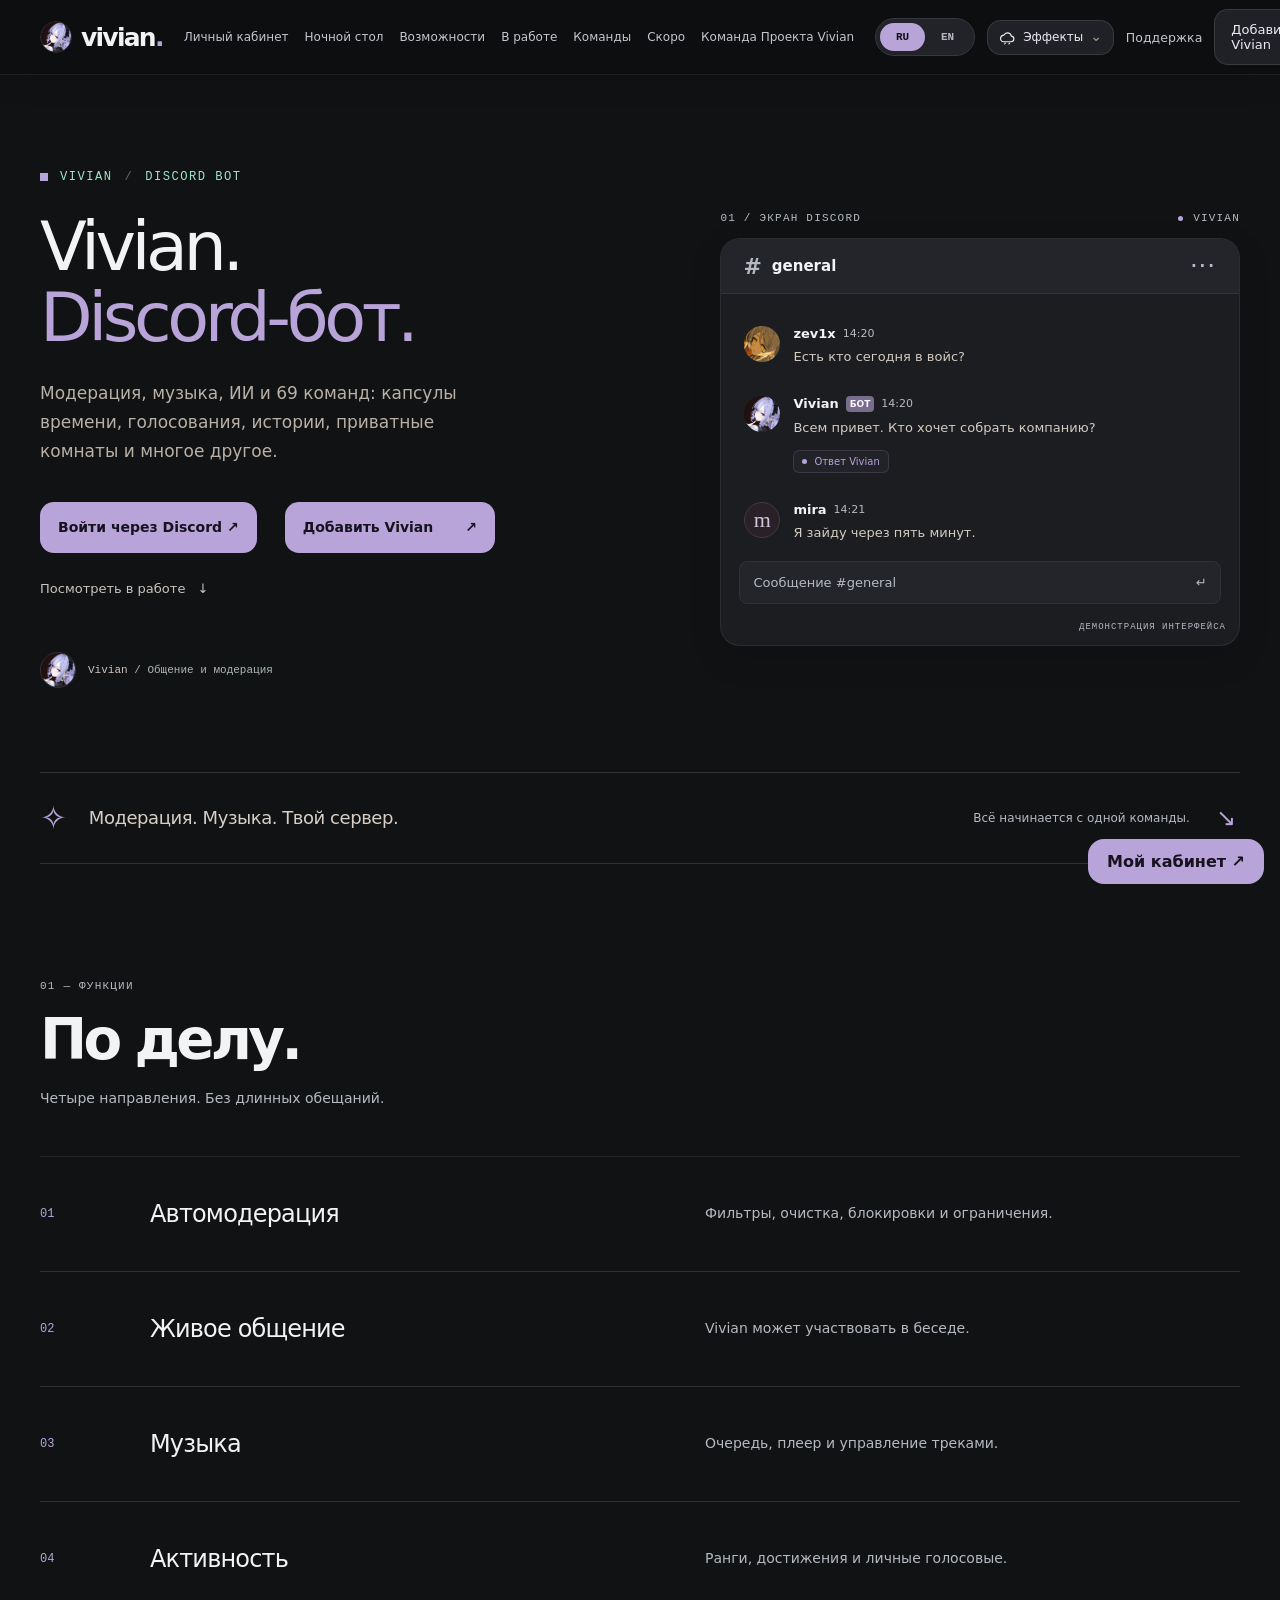
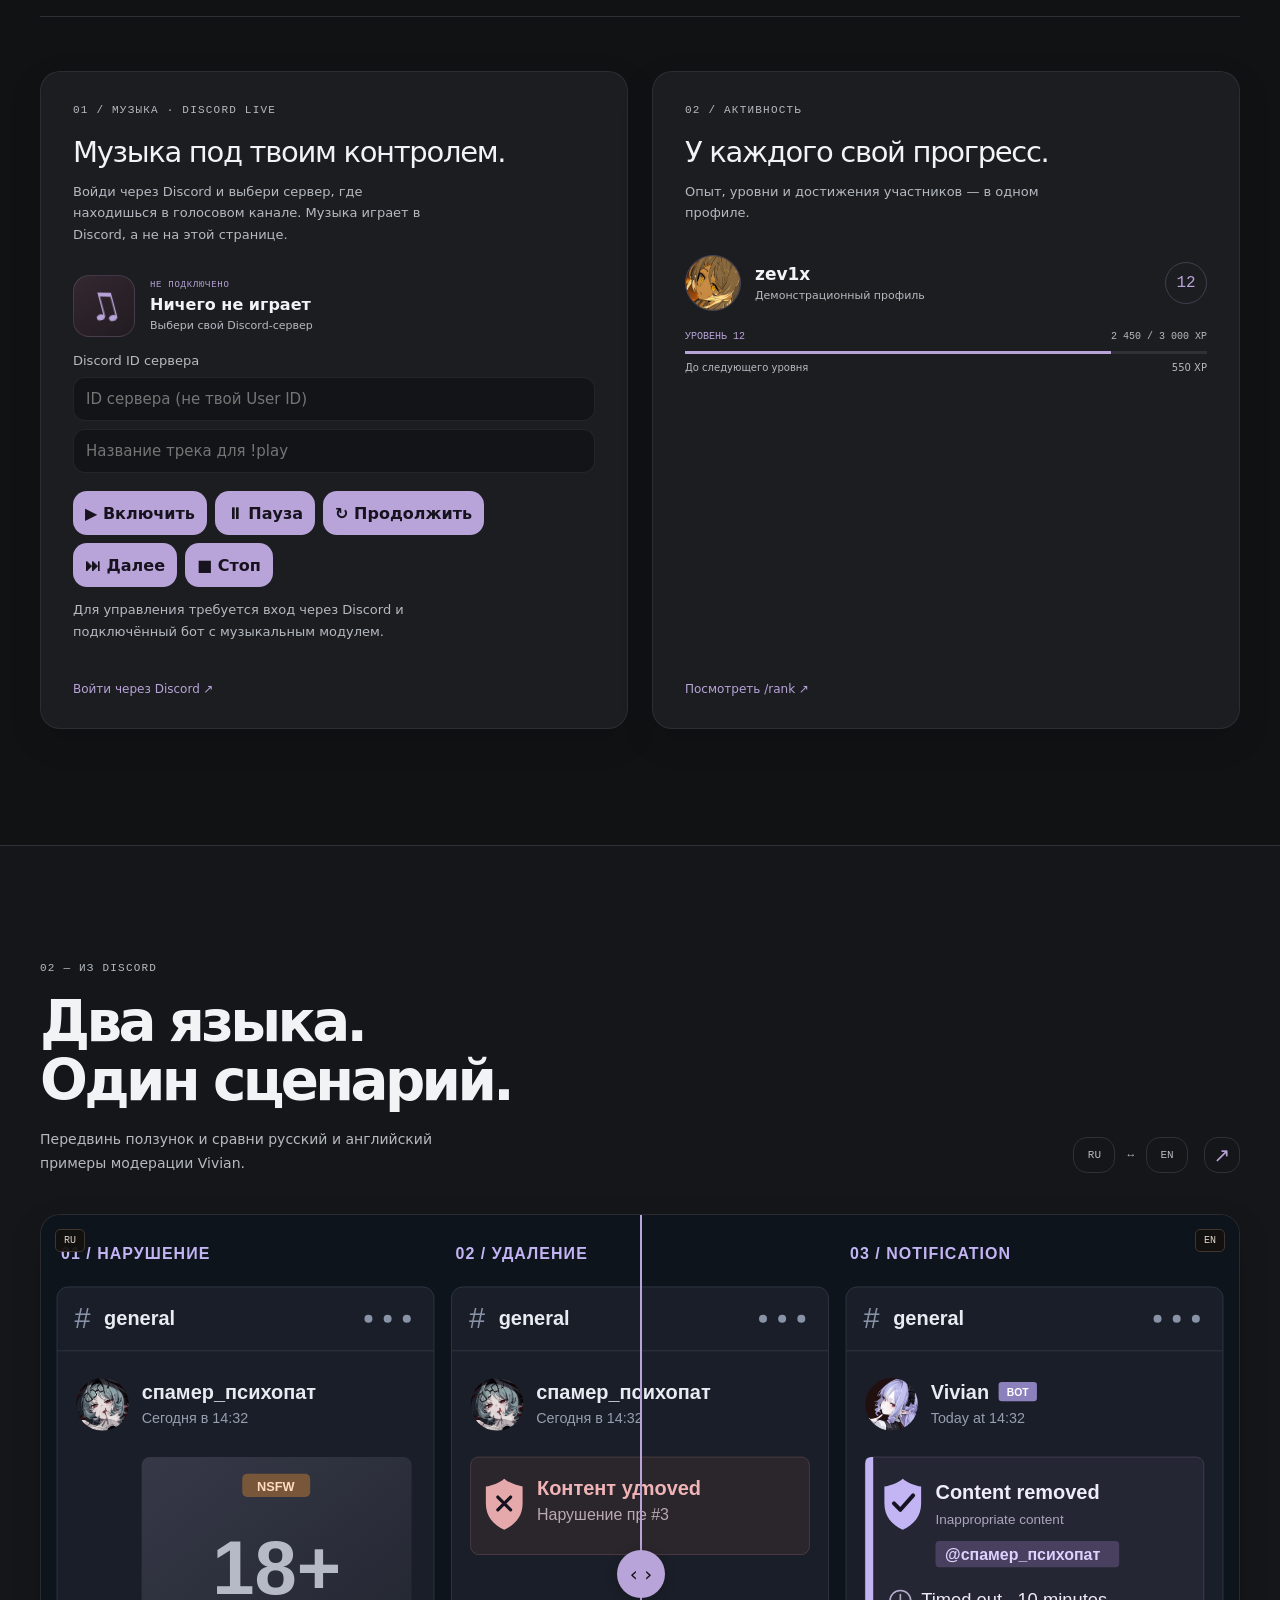
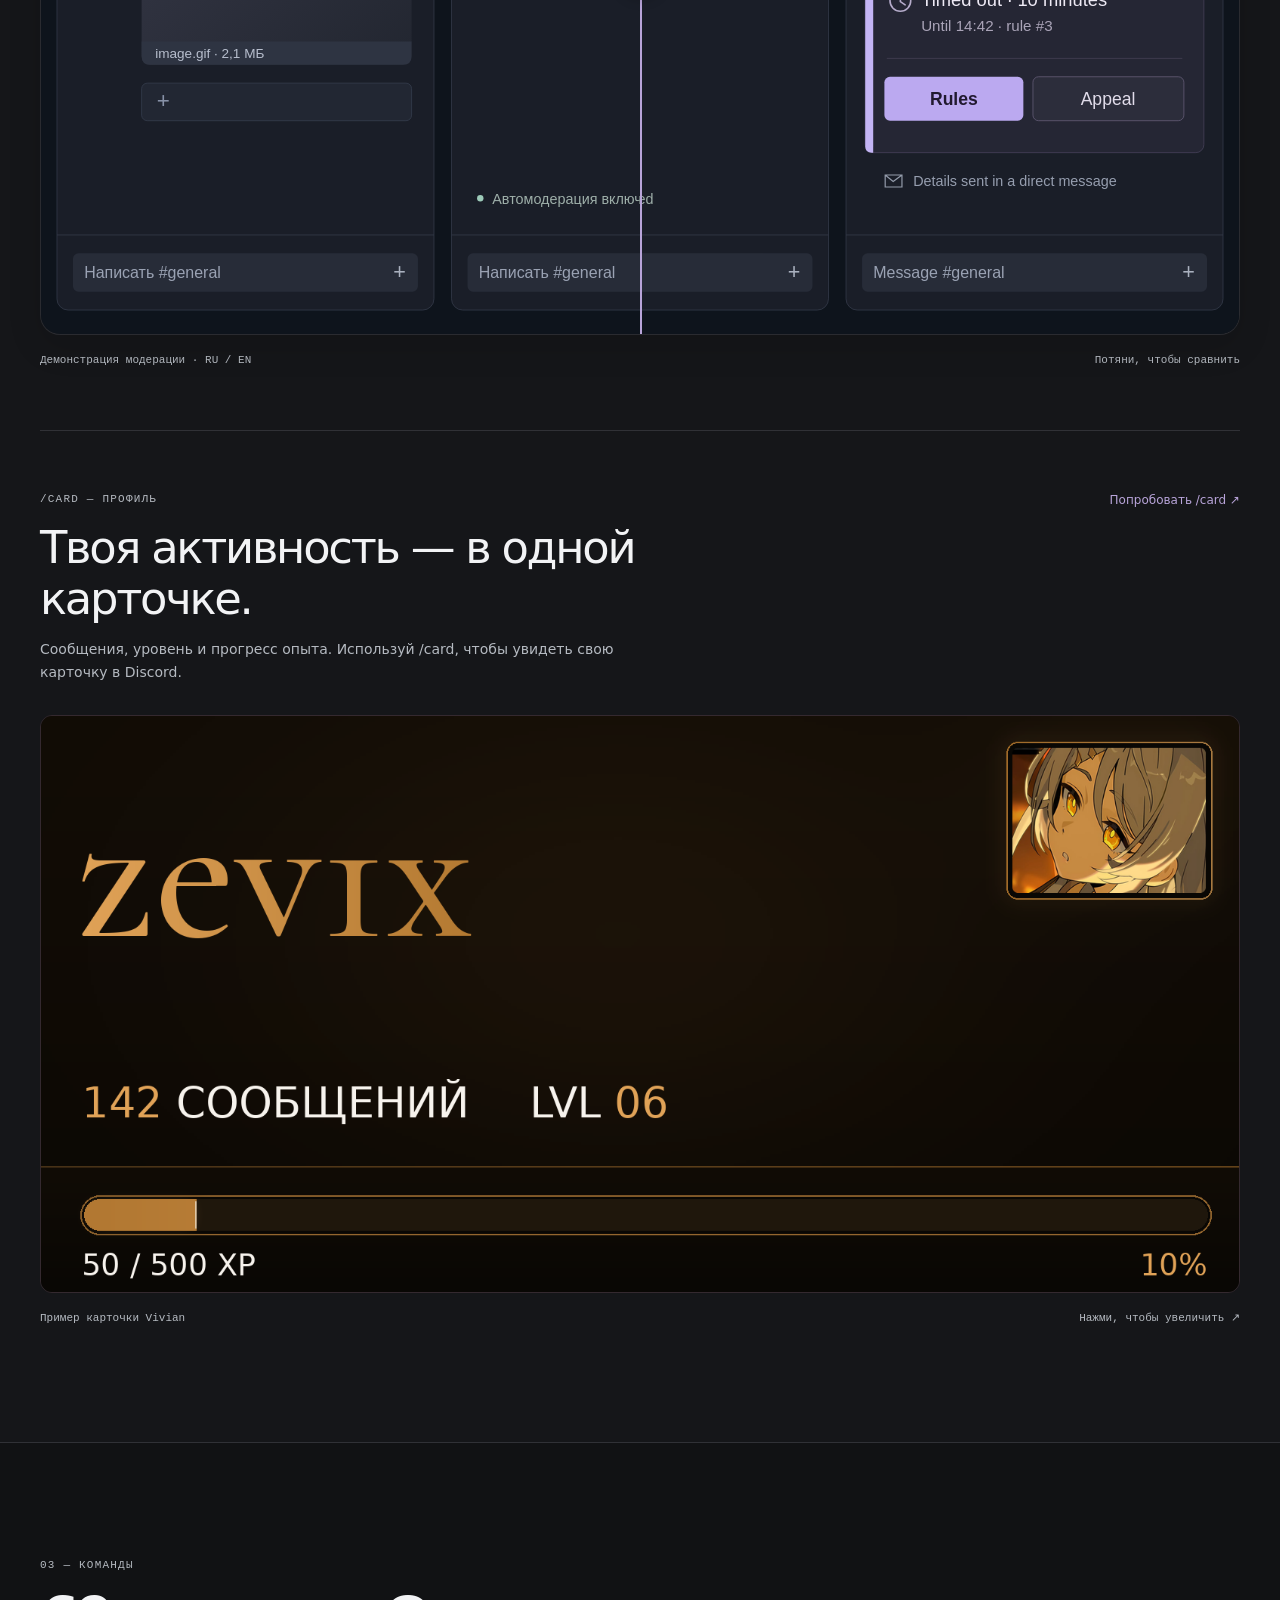
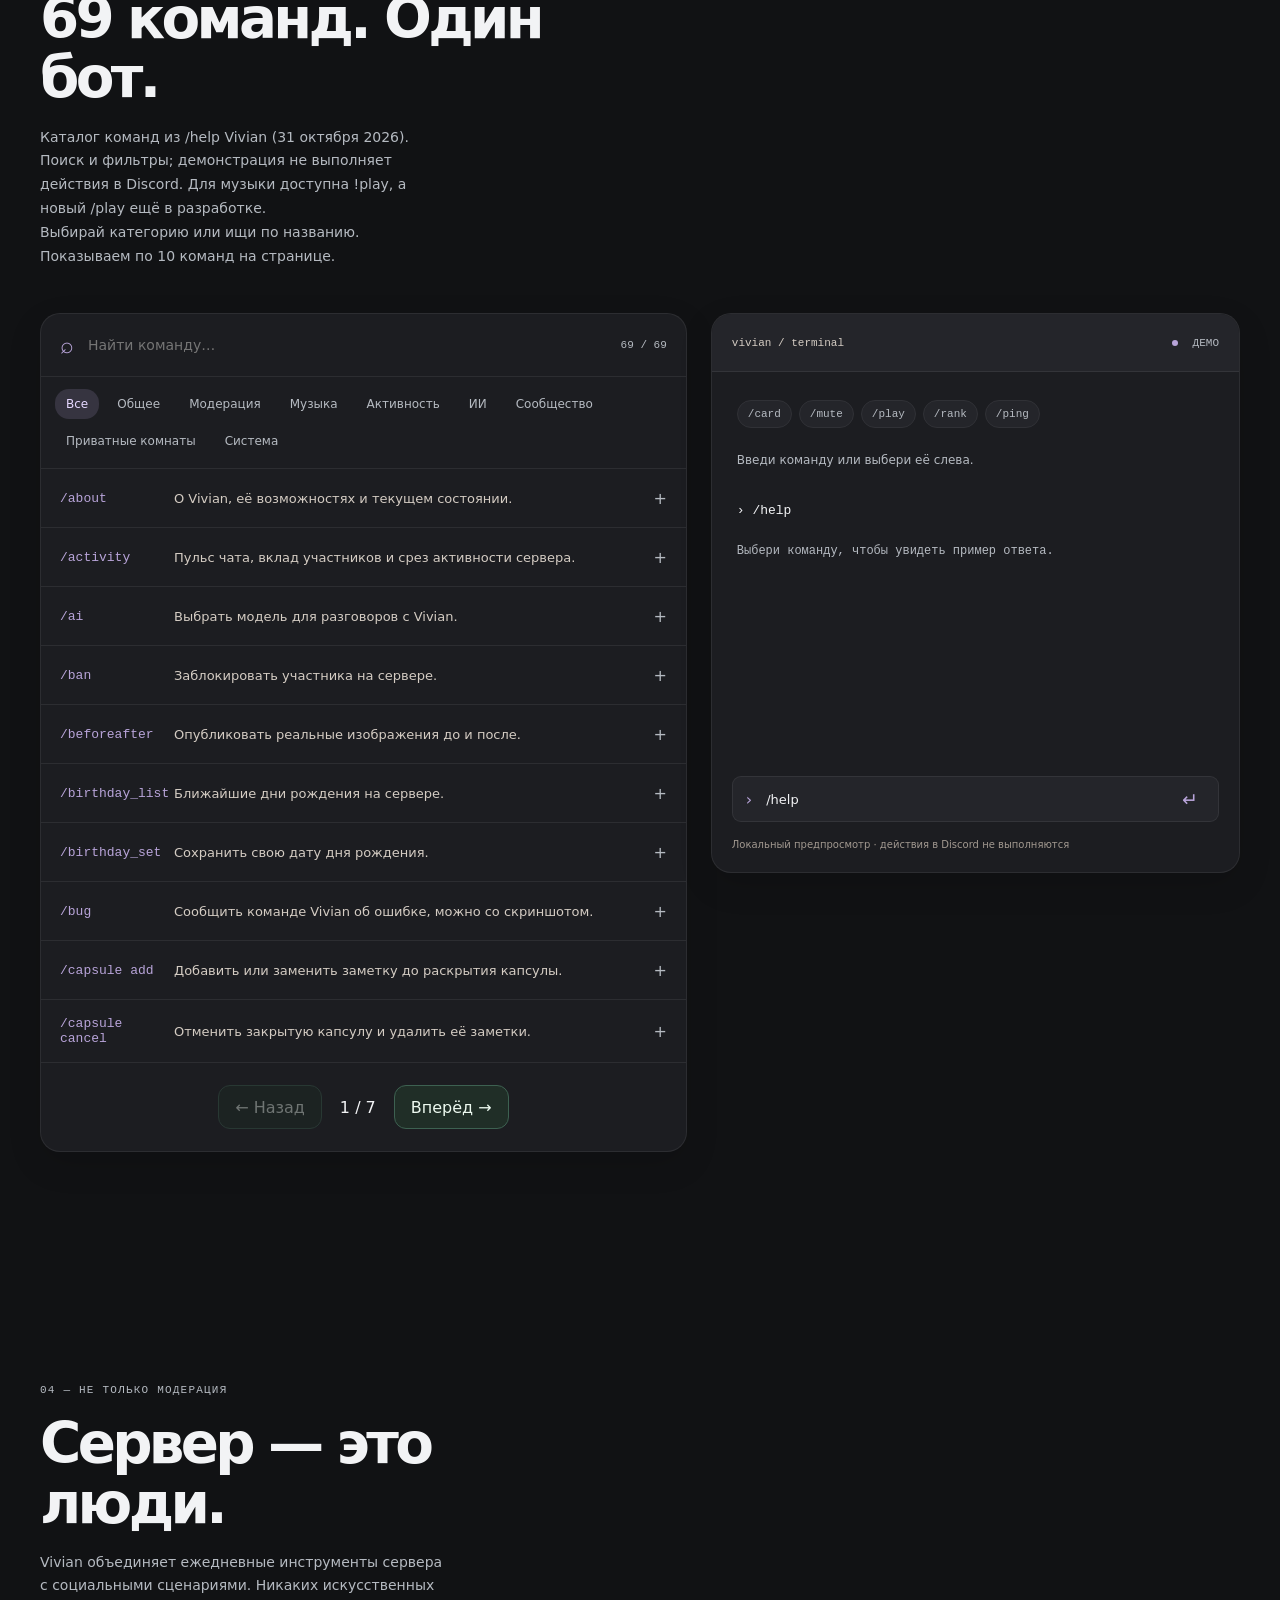
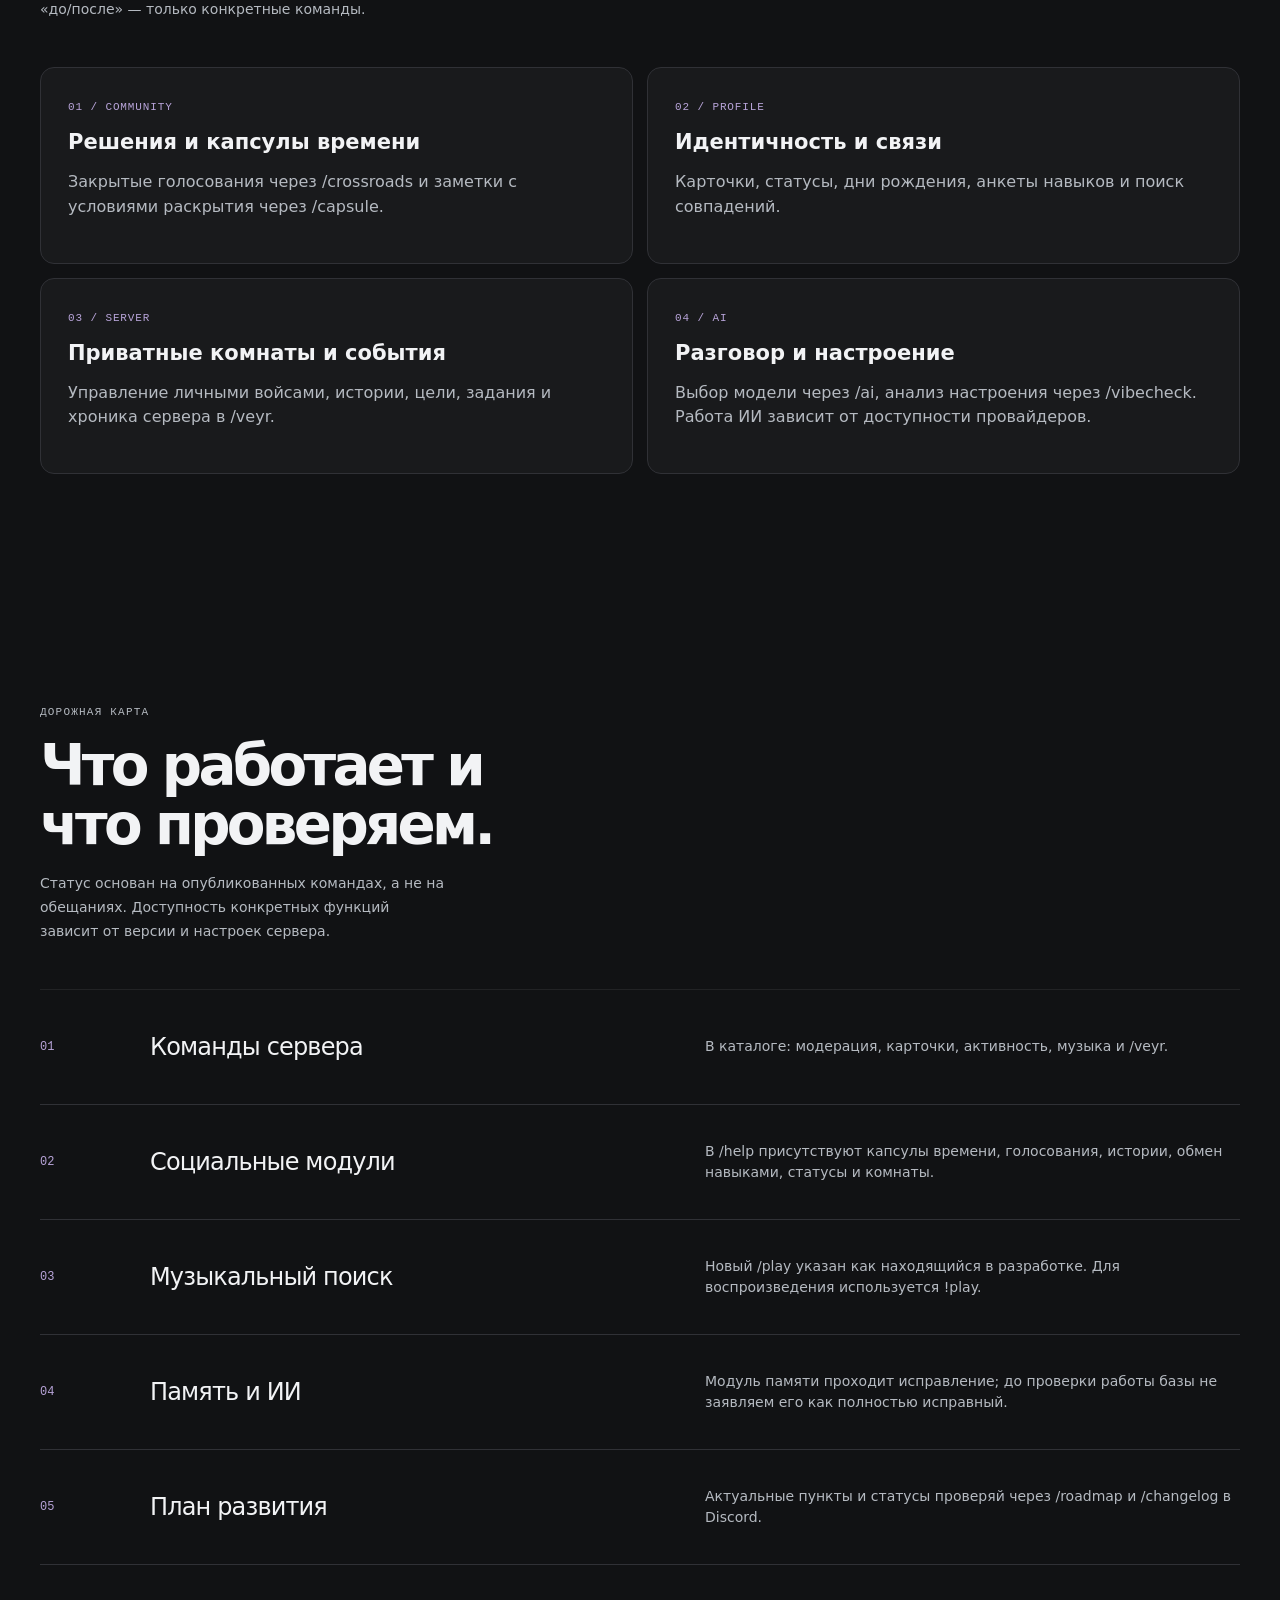
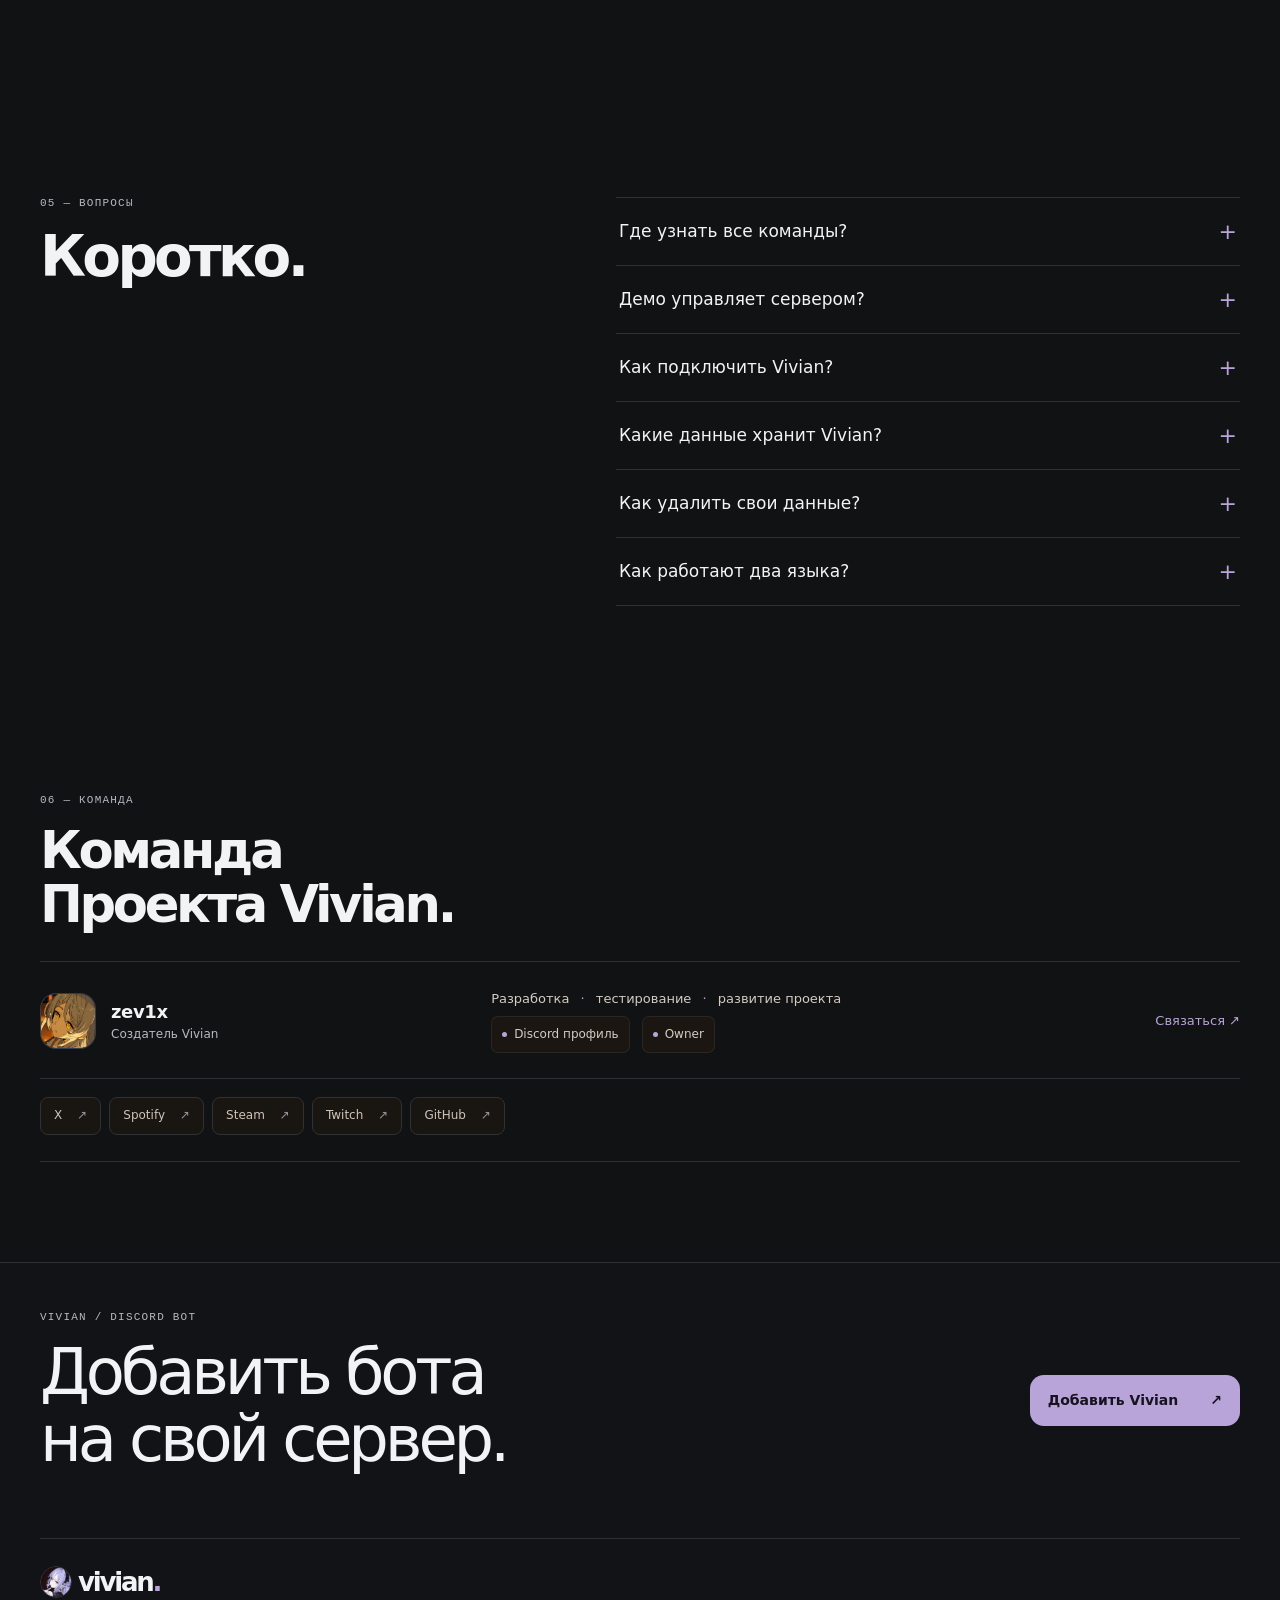
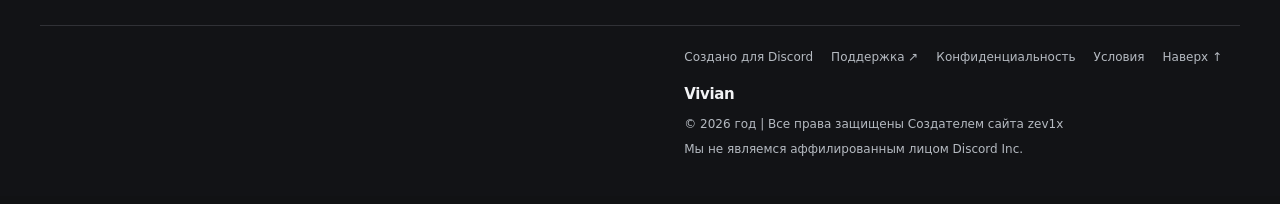
==== commit 0e2d7c5c: "Add files via upload" ====
--- a/site/index.html
+++ b/site/index.html
@@ -1,6 +1,6 @@
 <!DOCTYPE html>
 
-<html lang="ru"><head><meta charset="utf-8"/><meta content="width=device-width, initial-scale=1" name="viewport"/><meta content="#0e0d0c" name="theme-color"/><title>Vivian — Discord-бот</title><meta content="Vivian: общение, модерация, музыка, активность и команды." name="description"/><meta content="website" property="og:type"/><meta content="Vivian — Discord-бот" property="og:title"/><meta content="Vivian: общение, модерация, музыка, активность и команды." property="og:description"/><meta content="https://esil.life/vivian-card.png" property="og:image"/><meta content="summary_large_image" name="twitter:card"/><link href="styles.css" rel="stylesheet"/><link href="theme.css" rel="stylesheet"/><link href="vivian-avatar.png" rel="icon" type="image/png"/><link href="https://vivian.lat/" rel="canonical"/><meta content="https://vivian.lat/" property="og:url"/><meta content="ru_RU" property="og:locale"/><link href="web2.css" rel="stylesheet"/><link rel="stylesheet" href="web2-ui.css"></head><body>
+<html lang="ru"><head><meta charset="utf-8"/><meta content="width=device-width, initial-scale=1" name="viewport"/><meta content="#0e0d0c" name="theme-color"/><title>Vivian — Discord-бот</title><meta content="Vivian: общение, модерация, музыка, активность и команды." name="description"/><meta content="website" property="og:type"/><meta content="Vivian — Discord-бот" property="og:title"/><meta content="Vivian: общение, модерация, музыка, активность и команды." property="og:description"/><meta content="https://esil.life/vivian-card.png" property="og:image"/><meta content="summary_large_image" name="twitter:card"/><link href="styles.css" rel="stylesheet"/><link href="theme.css" rel="stylesheet"/><link href="vivian-avatar.png" rel="icon" type="image/png"/><link href="https://vivian.lat/" rel="canonical"/><meta content="https://vivian.lat/" property="og:url"/><meta content="ru_RU" property="og:locale"/><link href="web2.css" rel="stylesheet"/><link href="web2-ui.css" rel="stylesheet"/><link href="vivian-2.3.css" rel="stylesheet"/></head><body>
 <canvas aria-hidden="true" class="weather-canvas" hidden="" id="weather-canvas"></canvas>
 <header class="header"><div class="shell header-inner"><a class="brand" href="#top"><span class="mark"><img alt="" height="32" loading="lazy" src="vivian-avatar.png" width="32"/></span><span>vivian<span class="brand-period">.</span></span></a><nav aria-label="Разделы" class="nav"><a href="dashboard.html">Личный кабинет</a><a href="social.html">Ночной стол</a><a href="#capabilities">Возможности</a><a href="#preview">В работе</a><a href="#commands">Команды</a><a href="#roadmap">Скоро</a><a href="#team">Команда Проекта Vivian</a></nav><div class="header-right"><div aria-label="Язык сайта" class="language-switch" data-language="ru" id="language-switch" role="group"><span aria-hidden="true" class="language-thumb"></span><button aria-pressed="true" data-lang="ru" lang="ru" type="button">RU</button><button aria-pressed="false" data-lang="en" lang="en" type="button">EN</button></div><div class="weather-control" id="weather-control">
 <button aria-controls="weather-panel" aria-expanded="false" aria-label="Настройки фоновых эффектов" class="weather-trigger" id="weather-trigger" title="Фоновые эффекты" type="button">
@@ -12,14 +12,14 @@
 <button aria-pressed="false" class="weather-option" data-weather="snow" type="button"><span aria-hidden="true" class="weather-option-icon">✳</span>Снег<span aria-hidden="true" class="weather-option-check">✓</span></button>
 <button aria-pressed="false" class="weather-option" data-weather="rain" type="button"><span aria-hidden="true" class="weather-option-icon">╱</span>Дождь<span aria-hidden="true" class="weather-option-check">✓</span></button>
 <div class="weather-panel-note">Выбор сохранится на этом устройстве</div>
-</div></div><a class="subtle-link" href="https://discord.gg/d9XwE4tsXc" rel="noreferrer" target="_blank">Поддержка ↗</a><a class="small-cta" data-invite="" href="https://discord.com/oauth2/authorize?client_id=1553826513474945114" rel="noreferrer" target="_blank">Добавить Vivian ↗</a><details class="mobile-nav"><summary aria-label="Открыть меню"><span class="mobile-icon">☰</span></summary><div><a href="#capabilities">Возможности</a><a href="#preview">В работе</a><a href="#commands">Команды</a><a href="#roadmap">Скоро</a><a href="#team">Команда Проекта Vivian</a><a href="https://discord.gg/d9XwE4tsXc" rel="noreferrer" target="_blank">Поддержка ↗</a><a class="mobile-invite" data-invite="" href="https://discord.com/oauth2/authorize?client_id=1553826513474945114" rel="noreferrer" target="_blank">Добавить Vivian ↗</a></div></details><a class="web2-header-link" href="social.html">Ночной стол ↗</a></div></div></header>
+</div></div><a class="subtle-link" href="https://discord.gg/d9XwE4tsXc" rel="noreferrer" target="_blank">Поддержка</a><a class="small-cta" data-invite="" href="https://discord.com/oauth2/authorize?client_id=1553826513474945114" rel="noreferrer" target="_blank">Добавить Vivian</a><details class="mobile-nav"><summary aria-label="Открыть меню"><span class="mobile-icon">☰</span></summary><div><a href="#capabilities">Возможности</a><a href="#preview">В работе</a><a href="#commands">Команды</a><a href="#roadmap">Скоро</a><a href="#team">Команда Проекта Vivian</a><a href="https://discord.gg/d9XwE4tsXc" rel="noreferrer" target="_blank">Поддержка</a><a class="mobile-invite" data-invite="" href="https://discord.com/oauth2/authorize?client_id=1553826513474945114" rel="noreferrer" target="_blank">Добавить Vivian</a></div></details><a class="web2-header-link" href="social.html">Ночной стол</a></div></div></header>
 <main><section class="hero shell" id="top"><div class="hero-main"><div class="eyebrow"><span class="small-square"></span> VIVIAN <span class="slash">/</span> DISCORD BOT</div><h1><span class="hero-title-line">Vivian.</span><em class="hero-title-line">Discord-бот.</em></h1><p>Модерация, музыка, ИИ и 69 команд: капсулы времени, голосования, истории, приватные комнаты и многое другое.</p><div class="hero-actions"><a class="primary-btn" href="/auth/discord">Войти через Discord ↗</a><a class="primary-btn" data-invite="" href="https://discord.com/oauth2/authorize?client_id=1553826513474945114" rel="noreferrer" target="_blank">Добавить Vivian <span>↗</span></a><a class="plain-btn" href="#preview">Посмотреть в работе <span>↓</span></a></div><div class="hero-note"><img alt="Аватар Vivian" loading="lazy" src="vivian-avatar.png"/><span>Vivian <span class="muted">/ Общение и модерация</span></span></div></div>
 <div class="hero-demo"><div class="demo-label"><span>01 / ЭКРАН DISCORD</span><span class="line-dot"></span><span>VIVIAN</span></div><div class="chat-shell"><div class="chat-top"><span class="hash">#</span><span>general</span><span class="chat-right">···</span></div><div class="chat-rows"><div class="chat-line"><img alt="" class="round-avatar" loading="lazy" src="zev1x-avatar.png"/><div><div class="name-line"><b>zev1x</b><time>14:20</time></div><p>Есть кто сегодня в войс?</p></div></div><div class="chat-line"><img alt="" class="round-avatar" loading="lazy" src="vivian-avatar.png"/><div><div class="name-line"><b>Vivian</b><span class="bot-label">БОТ</span><time>14:20</time></div><p>Всем привет. Кто хочет собрать компанию?</p><div class="inline-tag"><span class="dot"></span> Ответ Vivian</div></div></div><div class="chat-line"><div aria-hidden="true" class="chat-initial">m</div><div><div class="name-line"><b>mira</b><time>14:21</time></div><p>Я зайду через пять минут.</p></div></div></div><div class="chat-footer">Сообщение #general <span>↵</span></div><div class="mock-watermark">ДЕМОНСТРАЦИЯ ИНТЕРФЕЙСА</div></div></div></section>
-<div class="bot-strip shell"><span aria-hidden="true" class="strip-star">✧</span><p>Модерация. Музыка. Твой сервер.</p><span>Всё начинается с одной команды.</span><a aria-label="Команды" href="#commands">↘</a></div><section class="shell section features-section" id="capabilities"><div class="section-intro"><div class="index-label">01 — ФУНКЦИИ</div><h2>По делу.</h2><p>Четыре направления. Без длинных обещаний.</p></div><div class="feature-table"><div class="feature-row"><span class="feat-no">01</span><h3>Автомодерация</h3><p>Фильтры, очистка, блокировки и ограничения.</p><span class="feat-arrow">↗</span></div><div class="feature-row"><span class="feat-no">02</span><h3>Живое общение</h3><p>Vivian может участвовать в беседе.</p><span class="feat-arrow">↗</span></div><div class="feature-row"><span class="feat-no">03</span><h3>Музыка</h3><p>Очередь, плеер и управление треками.</p><span class="feat-arrow">↗</span></div><div class="feature-row"><span class="feat-no">04</span><h3>Активность</h3><p>Ранги, достижения и личные голосовые.</p><span class="feat-arrow">↗</span></div></div><div class="bot-extras"><article class="extra-card music-card" id="web-music"><div class="index-label">01 / МУЗЫКА · DISCORD LIVE</div><h3>Музыка под твоим контролем.</h3><p>Войди через Discord и выбери сервер, где находишься в голосовом канале. Музыка играет в Discord, а не на этой странице.</p><div class="music-preview"><div class="album-art"><span aria-hidden="true">♫</span></div><div class="music-info"><small id="wm-state">НЕ ПОДКЛЮЧЕНО</small><strong id="wm-title">Ничего не играет</strong><span id="wm-artist">Выбери свой Discord-сервер</span></div></div><label class="wm-label" for="wm-guild">Discord ID сервера</label><input id="wm-guild" class="wm-input" inputmode="numeric" autocomplete="off" placeholder="ID сервера (не твой User ID)"/><input id="wm-query" class="wm-input" maxlength="200" placeholder="Название трека для !play"/><div class="wm-controls"><button type="button" data-music="play">▶ Включить</button><button type="button" data-music="pause">⏸ Пауза</button><button type="button" data-music="resume">↻ Продолжить</button><button type="button" data-music="skip">⏭ Далее</button><button type="button" data-music="stop">■ Стоп</button></div><p id="wm-result" role="status">Для управления требуется вход через Discord и подключённый бот с музыкальным модулем.</p><a class="extra-action" href="/dashboard.html">Войти через Discord ↗</a></article><article class="extra-card rank-card"><div class="index-label">02 / АКТИВНОСТЬ</div><h3>У каждого свой прогресс.</h3><p>Опыт, уровни и достижения участников — в одном профиле.</p><div class="rank-preview"><img alt="Аватар zev1x" loading="lazy" src="zev1x-avatar.png"/><div><strong>zev1x</strong><span>Демонстрационный профиль</span></div><span class="rank-level">12</span></div><div class="rank-meta"><span>УРОВЕНЬ 12</span><span>2 450 / 3 000 XP</span></div><div class="rank-progress"><span></span></div><div class="rank-next">До следующего уровня <b>550 XP</b></div><button class="extra-action" data-quick="/rank @zev1x" type="button">Посмотреть /rank ↗</button></article></div></section>
+<div class="bot-strip shell"><span aria-hidden="true" class="strip-star">✧</span><p>Модерация. Музыка. Твой сервер.</p><span>Всё начинается с одной команды.</span><a aria-label="Команды" href="#commands">↘</a></div><section class="shell section features-section" id="capabilities"><div class="section-intro"><div class="index-label">01 — ФУНКЦИИ</div><h2>По делу.</h2><p>Четыре направления. Без длинных обещаний.</p></div><div class="feature-table"><div class="feature-row"><span class="feat-no">01</span><h3>Автомодерация</h3><p>Фильтры, очистка, блокировки и ограничения.</p><span class="feat-arrow">↗</span></div><div class="feature-row"><span class="feat-no">02</span><h3>Живое общение</h3><p>Vivian может участвовать в беседе.</p><span class="feat-arrow">↗</span></div><div class="feature-row"><span class="feat-no">03</span><h3>Музыка</h3><p>Очередь, плеер и управление треками.</p><span class="feat-arrow">↗</span></div><div class="feature-row"><span class="feat-no">04</span><h3>Активность</h3><p>Ранги, достижения и личные голосовые.</p><span class="feat-arrow">↗</span></div></div><div class="bot-extras"><article class="extra-card music-card" id="web-music"><div class="index-label">01 / МУЗЫКА · DISCORD LIVE</div><h3>Музыка под твоим контролем.</h3><p>Войди через Discord и выбери сервер, где находишься в голосовом канале. Музыка играет в Discord, а не на этой странице.</p><div class="music-preview"><div class="album-art"><span aria-hidden="true">♫</span></div><div class="music-info"><small id="wm-state">НЕ ПОДКЛЮЧЕНО</small><strong id="wm-title">Ничего не играет</strong><span id="wm-artist">Выбери свой Discord-сервер</span></div></div><label class="wm-label" for="wm-guild">Discord ID сервера</label><input autocomplete="off" class="wm-input" id="wm-guild" inputmode="numeric" placeholder="ID сервера (не твой User ID)"/><input class="wm-input" id="wm-query" maxlength="200" placeholder="Название трека для !play"/><div class="wm-controls"><button data-music="play" type="button">▶ Включить</button><button data-music="pause" type="button">⏸ Пауза</button><button data-music="resume" type="button">↻ Продолжить</button><button data-music="skip" type="button">⏭ Далее</button><button data-music="stop" type="button">■ Стоп</button></div><p id="wm-result" role="status">Для управления требуется вход через Discord и подключённый бот с музыкальным модулем.</p><a class="extra-action" href="/dashboard.html">Войти через Discord ↗</a></article><article class="extra-card rank-card"><div class="index-label">02 / АКТИВНОСТЬ</div><h3>У каждого свой прогресс.</h3><p>Опыт, уровни и достижения участников — в одном профиле.</p><div class="rank-preview"><img alt="Аватар zev1x" loading="lazy" src="zev1x-avatar.png"/><div><strong>zev1x</strong><span>Демонстрационный профиль</span></div><span class="rank-level">12</span></div><div class="rank-meta"><span>УРОВЕНЬ 12</span><span>2 450 / 3 000 XP</span></div><div class="rank-progress"><span></span></div><div class="rank-next">До следующего уровня <b>550 XP</b></div><button class="extra-action" data-quick="/rank @zev1x" type="button">Посмотреть /rank ↗</button></article></div></section>
 <section class="section work-section" id="preview"><div class="shell"><div class="preview-heading"><div class="section-intro work-intro"><div class="index-label">02 — ИЗ DISCORD</div><h2>Два языка.<br/>Один сценарий.</h2><p>Передвинь ползунок и сравни русский и английский примеры модерации Vivian.</p></div><div class="preview-controls"><div class="preview-presets"><button data-preview-language="ru" lang="ru" type="button">RU</button><span aria-hidden="true">↔</span><button data-preview-language="en" lang="en" type="button">EN</button></div><button aria-label="Увеличить пример модерации" class="image-expand" id="open-image" type="button">↗</button></div></div><div class="preview-compare" id="preview-compare" style="--image-split:50%"><img alt="Пример модерации Vivian на русском" class="preview-image-ru" height="900" loading="lazy" src="moderation-ru.svg" width="1500"/><img alt="Пример модерации Vivian на английском" class="preview-image-en" height="900" loading="lazy" src="moderation-en.svg" width="1500"/><div aria-hidden="true" class="preview-divider" id="preview-divider"><span>‹ ›</span></div><input aria-label="Сравнение примеров на русском и английском" class="preview-range" id="preview-range" max="100" min="0" type="range" value="50"/><span aria-hidden="true" class="preview-language-label label-ru">RU</span><span aria-hidden="true" class="preview-language-label label-en">EN</span></div><div class="work-caption"><span>Демонстрация модерации · RU / EN</span><span>Потяни, чтобы сравнить</span></div><article aria-labelledby="profile-card-title" class="card-feature" id="card-preview"><div class="card-feature-heading"><div class="card-feature-copy"><div class="index-label">/CARD — ПРОФИЛЬ</div><h3 id="profile-card-title">Твоя активность — в одной карточке.</h3><p>Сообщения, уровень и прогресс опыта. Используй /card, чтобы увидеть свою карточку в Discord.</p></div><button class="extra-action" data-quick="/card" type="button">Попробовать /card ↗</button></div><button aria-label="Увеличить карточку Vivian" class="card-frame" data-open-card="" type="button"><img alt="Карточка Vivian: сообщения, уровень и опыт" height="762" loading="lazy" src="vivian-card.png" width="1586"/></button><div class="work-caption"><span>Пример карточки Vivian</span><span>Нажми, чтобы увеличить ↗</span></div></article></div><dialog aria-label="Карточка профиля Vivian" class="image-dialog card-dialog" id="card-dialog"><button class="dialog-close" id="close-card" type="button">Закрыть ×</button><img alt="Карточка Vivian: сообщения, уровень и опыт" height="762" src="vivian-card.png" width="1586"/></dialog><dialog aria-label="Полноэкранный пример модерации Vivian" class="image-dialog" id="image-dialog"><button class="dialog-close" id="close-image" type="button">Закрыть ×</button><img alt="Полноэкранный пример модерации Vivian" height="900" id="dialog-preview-image" src="moderation-ru.svg" width="1500"/></dialog></section>
 <section class="section shell commands-section" id="commands"><div class="section-intro"><div class="index-label">03 — КОМАНДЫ</div><h2>69 команд. Один бот.</h2><p>Каталог команд из /help Vivian (31 октября 2026). Поиск и фильтры; демонстрация не выполняет действия в Discord. Для музыки доступна !play, а новый /play ещё в разработке.</p><p class="muted">Выбирай категорию или ищи по названию. Показываем по 10 команд на странице.</p></div><div class="command-layout"><div class="command-browser"><div class="command-search"><span>⌕</span><input aria-label="Поиск команд Vivian" id="command-query" placeholder="Найти команду…" type="search"/><small id="command-count">69 / 69</small></div><div aria-label="Категории команд" class="category-tabs"><button aria-pressed="true" class="active" data-group="Все" type="button">Все</button><button aria-pressed="false" class="" data-group="Общее" type="button">Общее</button><button aria-pressed="false" class="" data-group="Модерация" type="button">Модерация</button><button aria-pressed="false" class="" data-group="Музыка" type="button">Музыка</button><button aria-pressed="false" class="" data-group="Активность" type="button">Активность</button><button aria-pressed="false" class="" data-group="ИИ" type="button">ИИ</button><button aria-pressed="false" class="" data-group="Сообщество" type="button">Сообщество</button><button aria-pressed="false" class="" data-group="Приватные комнаты" type="button">Приватные комнаты</button><button aria-pressed="false" class="" data-group="Система" type="button">Система</button></div><div class="command-list" id="command-list"><details class="command-item" data-category="Общее"><summary><code>/about</code><span>О Vivian, её возможностях и текущем состоянии.</span><span class="item-plus">+</span></summary><p>О Vivian, её возможностях и текущем состоянии. <button class="try-command" data-try="/about" type="button">Попробовать ↗</button></p></details><p class="empty-search" hidden="" id="empty-search">Ничего не найдено.</p><details class="command-item" data-category="Активность"><summary><code>/activity</code><span>Пульс чата, вклад участников и срез активности сервера.</span><span class="item-plus">+</span></summary><p>Пульс чата, вклад участников и срез активности сервера. <button class="try-command" data-try="/activity" type="button">Попробовать ↗</button></p></details><p class="empty-search" hidden="" id="empty-search">Ничего не найдено.</p><details class="command-item" data-category="ИИ"><summary><code>/ai</code><span>Выбрать модель для разговоров с Vivian.</span><span class="item-plus">+</span></summary><p>Выбрать модель для разговоров с Vivian. <button class="try-command" data-try="/ai" type="button">Попробовать ↗</button></p></details><p class="empty-search" hidden="" id="empty-search">Ничего не найдено.</p><details class="command-item" data-category="Модерация"><summary><code>/ban</code><span>Заблокировать участника на сервере.</span><span class="item-plus">+</span></summary><p>Заблокировать участника на сервере. <button class="try-command" data-try="/ban" type="button">Попробовать ↗</button></p></details><p class="empty-search" hidden="" id="empty-search">Ничего не найдено.</p><details class="command-item" data-category="Сообщество"><summary><code>/beforeafter</code><span>Опубликовать реальные изображения до и после.</span><span class="item-plus">+</span></summary><p>Опубликовать реальные изображения до и после. <button class="try-command" data-try="/beforeafter" type="button">Попробовать ↗</button></p></details><p class="empty-search" hidden="" id="empty-search">Ничего не найдено.</p><details class="command-item" data-category="Сообщество"><summary><code>/birthday_list</code><span>Ближайшие дни рождения на сервере.</span><span class="item-plus">+</span></summary><p>Ближайшие дни рождения на сервере. <button class="try-command" data-try="/birthday_list" type="button">Попробовать ↗</button></p></details><p class="empty-search" hidden="" id="empty-search">Ничего не найдено.</p><details class="command-item" data-category="Сообщество"><summary><code>/birthday_set</code><span>Сохранить свою дату дня рождения.</span><span class="item-plus">+</span></summary><p>Сохранить свою дату дня рождения. <button class="try-command" data-try="/birthday_set" type="button">Попробовать ↗</button></p></details><p class="empty-search" hidden="" id="empty-search">Ничего не найдено.</p><details class="command-item" data-category="Общее"><summary><code>/bug</code><span>Сообщить команде Vivian об ошибке, можно со скриншотом.</span><span class="item-plus">+</span></summary><p>Сообщить команде Vivian об ошибке, можно со скриншотом. <button class="try-command" data-try="/bug" type="button">Попробовать ↗</button></p></details><p class="empty-search" hidden="" id="empty-search">Ничего не найдено.</p><details class="command-item" data-category="Сообщество"><summary><code>/capsule add</code><span>Добавить или заменить заметку до раскрытия капсулы.</span><span class="item-plus">+</span></summary><p>Добавить или заменить заметку до раскрытия капсулы. <button class="try-command" data-try="/capsule add" type="button">Попробовать ↗</button></p></details><p class="empty-search" hidden="" id="empty-search">Ничего не найдено.</p><details class="command-item" data-category="Сообщество"><summary><code>/capsule cancel</code><span>Отменить закрытую капсулу и удалить её заметки.</span><span class="item-plus">+</span></summary><p>Отменить закрытую капсулу и удалить её заметки. <button class="try-command" data-try="/capsule cancel" type="button">Попробовать ↗</button></p></details><p class="empty-search" hidden="" id="empty-search">Ничего не найдено.</p><details class="command-item" data-category="Сообщество"><summary><code>/capsule create</code><span>Создать капсулу с дедлайном и порогом участников.</span><span class="item-plus">+</span></summary><p>Создать капсулу с дедлайном и порогом участников. <button class="try-command" data-try="/capsule create" type="button">Попробовать ↗</button></p></details><p class="empty-search" hidden="" id="empty-search">Ничего не найдено.</p><details class="command-item" data-category="Сообщество"><summary><code>/capsule list</code><span>Показать десять последних капсул канала.</span><span class="item-plus">+</span></summary><p>Показать десять последних капсул канала. <button class="try-command" data-try="/capsule list" type="button">Попробовать ↗</button></p></details><p class="empty-search" hidden="" id="empty-search">Ничего не найдено.</p><details class="command-item" data-category="Сообщество"><summary><code>/capsule open</code><span>Открыть готовую капсулу или проверить условия раскрытия.</span><span class="item-plus">+</span></summary><p>Открыть готовую капсулу или проверить условия раскрытия. <button class="try-command" data-try="/capsule open" type="button">Попробовать ↗</button></p></details><p class="empty-search" hidden="" id="empty-search">Ничего не найдено.</p><details class="command-item" data-category="Активность"><summary><code>/card</code><span>Карточка участника</span><span class="item-plus">+</span></summary><p>Карточка участника: аватар, уровень, XP, статистика и достижения. <button class="try-command" data-try="/card" type="button">Попробовать ↗</button></p></details><p class="empty-search" hidden="" id="empty-search">Ничего не найдено.</p><details class="command-item" data-category="Система"><summary><code>/changelog</code><span>Журнал изменений Vivian с указанием версий.</span><span class="item-plus">+</span></summary><p>Журнал изменений Vivian с указанием версий. <button class="try-command" data-try="/changelog" type="button">Попробовать ↗</button></p></details><p class="empty-search" hidden="" id="empty-search">Ничего не найдено.</p><details class="command-item" data-category="Модерация"><summary><code>/clear</code><span>Удалить недавние сообщения из текущего канала.</span><span class="item-plus">+</span></summary><p>Удалить недавние сообщения из текущего канала. <button class="try-command" data-try="/clear" type="button">Попробовать ↗</button></p></details><p class="empty-search" hidden="" id="empty-search">Ничего не найдено.</p><details class="command-item" data-category="Активность"><summary><code>/crad</code><span>Псевдоним команды /card.</span><span class="item-plus">+</span></summary><p>Псевдоним команды /card. <button class="try-command" data-try="/crad" type="button">Попробовать ↗</button></p></details><p class="empty-search" hidden="" id="empty-search">Ничего не найдено.</p><details class="command-item" data-category="Сообщество"><summary><code>/crossroads ballot</code><span>Посмотреть варианты решения без раскрытия голосов.</span><span class="item-plus">+</span></summary><p>Посмотреть варианты решения без раскрытия голосов. <button class="try-command" data-try="/crossroads ballot" type="button">Попробовать ↗</button></p></details><p class="empty-search" hidden="" id="empty-search">Ничего не найдено.</p><details class="command-item" data-category="Сообщество"><summary><code>/crossroads cancel</code><span>Отменить открытое решение и удалить его голосования.</span><span class="item-plus">+</span></summary><p>Отменить открытое решение и удалить его голосования. <button class="try-command" data-try="/crossroads cancel" type="button">Попробовать ↗</button></p></details><p class="empty-search" hidden="" id="empty-search">Ничего не найдено.</p><details class="command-item" data-category="Сообщество"><summary><code>/crossroads create</code><span>Создать закрытое голосование с последующим анализом резу</span><span class="item-plus">+</span></summary><p>Создать закрытое голосование с последующим анализом результата. <button class="try-command" data-try="/crossroads create" type="button">Попробовать ↗</button></p></details><p class="empty-search" hidden="" id="empty-search">Ничего не найдено.</p><details class="command-item" data-category="Сообщество"><summary><code>/crossroads history</code><span>История решений канала и ожидающих итогов.</span><span class="item-plus">+</span></summary><p>История решений канала и ожидающих итогов. <button class="try-command" data-try="/crossroads history" type="button">Попробовать ↗</button></p></details><p class="empty-search" hidden="" id="empty-search">Ничего не найдено.</p><details class="command-item" data-category="Сообщество"><summary><code>/crossroads outcome</code><span>Зафиксировать результат после даты проверки.</span><span class="item-plus">+</span></summary><p>Зафиксировать результат после даты проверки. <button class="try-command" data-try="/crossroads outcome" type="button">Попробовать ↗</button></p></details><p class="empty-search" hidden="" id="empty-search">Ничего не найдено.</p><details class="command-item" data-category="Сообщество"><summary><code>/crossroads results</code><span>Показать анонимные результаты и итог после дедлайна.</span><span class="item-plus">+</span></summary><p>Показать анонимные результаты и итог после дедлайна. <button class="try-command" data-try="/crossroads results" type="button">Попробовать ↗</button></p></details><p class="empty-search" hidden="" id="empty-search">Ничего не найдено.</p><details class="command-item" data-category="Сообщество"><summary><code>/crossroads vote</code><span>Проголосовать или изменить тайный голос до дедлайна.</span><span class="item-plus">+</span></summary><p>Проголосовать или изменить тайный голос до дедлайна. <button class="try-command" data-try="/crossroads vote" type="button">Попробовать ↗</button></p></details><p class="empty-search" hidden="" id="empty-search">Ничего не найдено.</p><details class="command-item" data-category="Система"><summary><code>/deploy</code><span>Проверить подтверждение запуска новой версии Vivian.</span><span class="item-plus">+</span></summary><p>Проверить подтверждение запуска новой версии Vivian. <button class="try-command" data-try="/deploy" type="button">Попробовать ↗</button></p></details><p class="empty-search" hidden="" id="empty-search">Ничего не найдено.</p><details class="command-item" data-category="Сообщество"><summary><code>/exchange matches</code><span>Найти взаимные совпадения навыков участников канала.</span><span class="item-plus">+</span></summary><p>Найти взаимные совпадения навыков участников канала. <button class="try-command" data-try="/exchange matches" type="button">Попробовать ↗</button></p></details><p class="empty-search" hidden="" id="empty-search">Ничего не найдено.</p><details class="command-item" data-category="Сообщество"><summary><code>/exchange pause</code><span>Скрыть свой профиль из поиска совпадений.</span><span class="item-plus">+</span></summary><p>Скрыть свой профиль из поиска совпадений. <button class="try-command" data-try="/exchange pause" type="button">Попробовать ↗</button></p></details><p class="empty-search" hidden="" id="empty-search">Ничего не найдено.</p><details class="command-item" data-category="Сообщество"><summary><code>/exchange profile</code><span>Опубликовать навыки и сведения о себе для поиска совпаде</span><span class="item-plus">+</span></summary><p>Опубликовать навыки и сведения о себе для поиска совпадений. <button class="try-command" data-try="/exchange profile" type="button">Попробовать ↗</button></p></details><p class="empty-search" hidden="" id="empty-search">Ничего не найдено.</p><details class="command-item" data-category="Сообщество"><summary><code>/exchange remove</code><span>Удалить профиль обмена навыками для этого канала.</span><span class="item-plus">+</span></summary><p>Удалить профиль обмена навыками для этого канала. <button class="try-command" data-try="/exchange remove" type="button">Попробовать ↗</button></p></details><p class="empty-search" hidden="" id="empty-search">Ничего не найдено.</p><details class="command-item" data-category="Сообщество"><summary><code>/exchange show</code><span>Показать свой профиль обмена навыками.</span><span class="item-plus">+</span></summary><p>Показать свой профиль обмена навыками. <button class="try-command" data-try="/exchange show" type="button">Попробовать ↗</button></p></details><p class="empty-search" hidden="" id="empty-search">Ничего не найдено.</p><details class="command-item" data-category="Общее"><summary><code>/feedback_status</code><span>Статус отправленной ошибки или предложения.</span><span class="item-plus">+</span></summary><p>Статус отправленной ошибки или предложения. <button class="try-command" data-try="/feedback_status" type="button">Попробовать ↗</button></p></details><p class="empty-search" hidden="" id="empty-search">Ничего не найдено.</p><details class="command-item" data-category="Общее"><summary><code>/help</code><span>Посмотреть команды Vivian и их краткие описания.</span><span class="item-plus">+</span></summary><p>Посмотреть команды Vivian и их краткие описания. <button class="try-command" data-try="/help" type="button">Попробовать ↗</button></p></details><p class="empty-search" hidden="" id="empty-search">Ничего не найдено.</p><details class="command-item" data-category="Модерация"><summary><code>/kick</code><span>Удалить участника с сервера без блокировки повторного вх</span><span class="item-plus">+</span></summary><p>Удалить участника с сервера без блокировки повторного входа. <button class="try-command" data-try="/kick" type="button">Попробовать ↗</button></p></details><p class="empty-search" hidden="" id="empty-search">Ничего не найдено.</p><details class="command-item" data-category="Модерация"><summary><code>/lock</code><span>Запретить обычным участникам отправлять сообщения в кана</span><span class="item-plus">+</span></summary><p>Запретить обычным участникам отправлять сообщения в канале. <button class="try-command" data-try="/lock" type="button">Попробовать ↗</button></p></details><p class="empty-search" hidden="" id="empty-search">Ничего не найдено.</p><details class="command-item" data-category="Музыка"><summary><code>/loop</code><span>Включить или выключить повтор текущего трека.</span><span class="item-plus">+</span></summary><p>Включить или выключить повтор текущего трека. <button class="try-command" data-try="/loop" type="button">Попробовать ↗</button></p></details><p class="empty-search" hidden="" id="empty-search">Ничего не найдено.</p><details class="command-item" data-category="Сообщество"><summary><code>/memories_now</code><span>Опубликовать воспоминание дня прямо сейчас.</span><span class="item-plus">+</span></summary><p>Опубликовать воспоминание дня прямо сейчас. <button class="try-command" data-try="/memories_now" type="button">Попробовать ↗</button></p></details><p class="empty-search" hidden="" id="empty-search">Ничего не найдено.</p><details class="command-item" data-category="Музыка"><summary><code>/pause</code><span>Приостановить текущий трек.</span><span class="item-plus">+</span></summary><p>Приостановить текущий трек. <button class="try-command" data-try="/pause" type="button">Попробовать ↗</button></p></details><p class="empty-search" hidden="" id="empty-search">Ничего не найдено.</p><details class="command-item" data-category="Система"><summary><code>/ping</code><span>Показать задержку соединения Vivian с Discord.</span><span class="item-plus">+</span></summary><p>Показать задержку соединения Vivian с Discord. <button class="try-command" data-try="/ping" type="button">Попробовать ↗</button></p></details><p class="empty-search" hidden="" id="empty-search">Ничего не найдено.</p><details class="command-item" data-category="Музыка"><summary><code>/play</code><span>Поиск по YouTube в разработке; для музыки используется !</span><span class="item-plus">+</span></summary><p>Поиск по YouTube в разработке; для музыки используется !play. <button class="try-command" data-try="/play" type="button">Попробовать ↗</button></p></details><p class="empty-search" hidden="" id="empty-search">Ничего не найдено.</p><details class="command-item" data-category="Система"><summary><code>/project_status</code><span>Изменить статус пункта плана проекта (команда сервера).</span><span class="item-plus">+</span></summary><p>Изменить статус пункта плана проекта (команда сервера). <button class="try-command" data-try="/project_status" type="button">Попробовать ↗</button></p></details><p class="empty-search" hidden="" id="empty-search">Ничего не найдено.</p><details class="command-item" data-category="Сообщество"><summary><code>/quests</code><span>Цели, прогресс дня, путь участника и общие события.</span><span class="item-plus">+</span></summary><p>Цели, прогресс дня, путь участника и общие события. <button class="try-command" data-try="/quests" type="button">Попробовать ↗</button></p></details><p class="empty-search" hidden="" id="empty-search">Ничего не найдено.</p><details class="command-item" data-category="Музыка"><summary><code>/queue</code><span>Панель трека, очередь и управление музыкой.</span><span class="item-plus">+</span></summary><p>Панель трека, очередь и управление музыкой. <button class="try-command" data-try="/queue" type="button">Попробовать ↗</button></p></details><p class="empty-search" hidden="" id="empty-search">Ничего не найдено.</p><details class="command-item" data-category="Активность"><summary><code>/rank</code><span>Прогресс участника, вклад в разговор и достижения.</span><span class="item-plus">+</span></summary><p>Прогресс участника, вклад в разговор и достижения. <button class="try-command" data-try="/rank" type="button">Попробовать ↗</button></p></details><p class="empty-search" hidden="" id="empty-search">Ничего не найдено.</p><details class="command-item" data-category="Общее"><summary><code>/report</code><span>Посмотреть обращение или статус предложения по номеру.</span><span class="item-plus">+</span></summary><p>Посмотреть обращение или статус предложения по номеру. <button class="try-command" data-try="/report" type="button">Попробовать ↗</button></p></details><p class="empty-search" hidden="" id="empty-search">Ничего не найдено.</p><details class="command-item" data-category="Музыка"><summary><code>/resume</code><span>Возобновить приостановленный трек.</span><span class="item-plus">+</span></summary><p>Возобновить приостановленный трек. <button class="try-command" data-try="/resume" type="button">Попробовать ↗</button></p></details><p class="empty-search" hidden="" id="empty-search">Ничего не найдено.</p><details class="command-item" data-category="Система"><summary><code>/roadmap</code><span>Публичный план развития Vivian.</span><span class="item-plus">+</span></summary><p>Публичный план развития Vivian. <button class="try-command" data-try="/roadmap" type="button">Попробовать ↗</button></p></details><p class="empty-search" hidden="" id="empty-search">Ничего не найдено.</p><details class="command-item" data-category="Система"><summary><code>/roadmap_add</code><span>Добавить пункт в план развития (команда сервера).</span><span class="item-plus">+</span></summary><p>Добавить пункт в план развития (команда сервера). <button class="try-command" data-try="/roadmap_add" type="button">Попробовать ↗</button></p></details><p class="empty-search" hidden="" id="empty-search">Ничего не найдено.</p><details class="command-item" data-category="Приватные комнаты"><summary><code>/room claim</code><span>Вернуть управление приватной комнатой после выхода владе</span><span class="item-plus">+</span></summary><p>Вернуть управление приватной комнатой после выхода владельца. <button class="try-command" data-try="/room claim" type="button">Попробовать ↗</button></p></details><p class="empty-search" hidden="" id="empty-search">Ничего не найдено.</p><details class="command-item" data-category="Приватные комнаты"><summary><code>/room create</code><span>Создать приватную голосовую комнату для выбранных участн</span><span class="item-plus">+</span></summary><p>Создать приватную голосовую комнату для выбранных участников. <button class="try-command" data-try="/room create" type="button">Попробовать ↗</button></p></details><p class="empty-search" hidden="" id="empty-search">Ничего не найдено.</p><details class="command-item" data-category="Приватные комнаты"><summary><code>/room manage</code><span>Открыть панель управления своей приватной комнатой.</span><span class="item-plus">+</span></summary><p>Открыть панель управления своей приватной комнатой. <button class="try-command" data-try="/room manage" type="button">Попробовать ↗</button></p></details><p class="empty-search" hidden="" id="empty-search">Ничего не найдено.</p><details class="command-item" data-category="Приватные комнаты"><summary><code>/room setup</code><span>Настроить общую панель приватных комнат (администратор).</span><span class="item-plus">+</span></summary><p>Настроить общую панель приватных комнат (администратор). <button class="try-command" data-try="/room setup" type="button">Попробовать ↗</button></p></details><p class="empty-search" hidden="" id="empty-search">Ничего не найдено.</p><details class="command-item" data-category="Сообщество"><summary><code>/showcases</code><span>Сохранённые карточки изменений «до и после».</span><span class="item-plus">+</span></summary><p>Сохранённые карточки изменений «до и после». <button class="try-command" data-try="/showcases" type="button">Попробовать ↗</button></p></details><p class="empty-search" hidden="" id="empty-search">Ничего не найдено.</p><details class="command-item" data-category="Музыка"><summary><code>/skip</code><span>Перейти к следующему треку.</span><span class="item-plus">+</span></summary><p>Перейти к следующему треку. <button class="try-command" data-try="/skip" type="button">Попробовать ↗</button></p></details><p class="empty-search" hidden="" id="empty-search">Ничего не найдено.</p><details class="command-item" data-category="Модерация"><summary><code>/slowmode</code><span>Задать интервал между сообщениями в канале.</span><span class="item-plus">+</span></summary><p>Задать интервал между сообщениями в канале. <button class="try-command" data-try="/slowmode" type="button">Попробовать ↗</button></p></details><p class="empty-search" hidden="" id="empty-search">Ничего не найдено.</p><details class="command-item" data-category="Сообщество"><summary><code>/status_relationship</code><span>Предложить участнику отношения.</span><span class="item-plus">+</span></summary><p>Предложить участнику отношения. <button class="try-command" data-try="/status_relationship" type="button">Попробовать ↗</button></p></details><p class="empty-search" hidden="" id="empty-search">Ничего не найдено.</p><details class="command-item" data-category="Сообщество"><summary><code>/status_set</code><span>Задать свободный статус и настроение.</span><span class="item-plus">+</span></summary><p>Задать свободный статус и настроение. <button class="try-command" data-try="/status_set" type="button">Попробовать ↗</button></p></details><p class="empty-search" hidden="" id="empty-search">Ничего не найдено.</p><details class="command-item" data-category="Сообщество"><summary><code>/status_single</code><span>Завершить отношения.</span><span class="item-plus">+</span></summary><p>Завершить отношения. <button class="try-command" data-try="/status_single" type="button">Попробовать ↗</button></p></details><p class="empty-search" hidden="" id="empty-search">Ничего не найдено.</p><details class="command-item" data-category="Сообщество"><summary><code>/status_view</code><span>Показать статус и отношения участника.</span><span class="item-plus">+</span></summary><p>Показать статус и отношения участника. <button class="try-command" data-try="/status_view" type="button">Попробовать ↗</button></p></details><p class="empty-search" hidden="" id="empty-search">Ничего не найдено.</p><details class="command-item" data-category="Музыка"><summary><code>/stop</code><span>Остановить очередь и отключить Vivian от голосового кана</span><span class="item-plus">+</span></summary><p>Остановить очередь и отключить Vivian от голосового канала. <button class="try-command" data-try="/stop" type="button">Попробовать ↗</button></p></details><p class="empty-search" hidden="" id="empty-search">Ничего не найдено.</p><details class="command-item" data-category="Сообщество"><summary><code>/story_post</code><span>Опубликовать историю на 24 часа.</span><span class="item-plus">+</span></summary><p>Опубликовать историю на 24 часа. <button class="try-command" data-try="/story_post" type="button">Попробовать ↗</button></p></details><p class="empty-search" hidden="" id="empty-search">Ничего не найдено.</p><details class="command-item" data-category="Сообщество"><summary><code>/story_setup</code><span>Назначить канал для историй на 24 часа.</span><span class="item-plus">+</span></summary><p>Назначить канал для историй на 24 часа. <button class="try-command" data-try="/story_setup" type="button">Попробовать ↗</button></p></details><p class="empty-search" hidden="" id="empty-search">Ничего не найдено.</p><details class="command-item" data-category="Общее"><summary><code>/suggest</code><span>Предложить улучшение Vivian и начать голосование.</span><span class="item-plus">+</span></summary><p>Предложить улучшение Vivian и начать голосование. <button class="try-command" data-try="/suggest" type="button">Попробовать ↗</button></p></details><p class="empty-search" hidden="" id="empty-search">Ничего не найдено.</p><details class="command-item" data-category="Сообщество"><summary><code>/tasks</code><span>Задания за общение и совместные события Vivian.</span><span class="item-plus">+</span></summary><p>Задания за общение и совместные события Vivian. <button class="try-command" data-try="/tasks" type="button">Попробовать ↗</button></p></details><p class="empty-search" hidden="" id="empty-search">Ничего не найдено.</p><details class="command-item" data-category="Модерация"><summary><code>/unlock</code><span>Снова разрешить сообщения в текущем канале.</span><span class="item-plus">+</span></summary><p>Снова разрешить сообщения в текущем канале. <button class="try-command" data-try="/unlock" type="button">Попробовать ↗</button></p></details><p class="empty-search" hidden="" id="empty-search">Ничего не найдено.</p><details class="command-item" data-category="Система"><summary><code>/veyr</code><span>Центр Vivian</span><span class="item-plus">+</span></summary><p>Центр Vivian: активность, события, задания и хроника. <button class="try-command" data-try="/veyr" type="button">Попробовать ↗</button></p></details><p class="empty-search" hidden="" id="empty-search">Ничего не найдено.</p><details class="command-item" data-category="ИИ"><summary><code>/vibecheck</code><span>Оценить настроение по недавним сообщениям этого канала.</span><span class="item-plus">+</span></summary><p>Оценить настроение по недавним сообщениям этого канала. <button class="try-command" data-try="/vibecheck" type="button">Попробовать ↗</button></p></details><p class="empty-search" hidden="" id="empty-search">Ничего не найдено.</p><details class="command-item" data-category="Музыка"><summary><code>/volume</code><span>Изменить громкость плеера от 0 до 120%.</span><span class="item-plus">+</span></summary><p>Изменить громкость плеера от 0 до 120%. <button class="try-command" data-try="/volume" type="button">Попробовать ↗</button></p></details><p class="empty-search" hidden="" id="empty-search">Ничего не найдено.</p><details class="command-item" data-category="Музыка"><summary><code>!play</code><span>Воспроизвести музыку</span><span class="item-plus">+</span></summary><p>Воспроизвести музыку: !play название (YouTube или SoundCloud). <button class="try-command" data-try="!play" type="button">Попробовать ↗</button></p></details><p class="empty-search" hidden="" id="empty-search">Ничего не найдено.</p><details class="command-item" data-category="Музыка"><summary><code>!stop</code><span>Остановить музыку и выйти из голосового канала.</span><span class="item-plus">+</span></summary><p>Остановить музыку и выйти из голосового канала. <button class="try-command" data-try="!stop" type="button">Попробовать ↗</button></p></details><p class="empty-search" hidden="" id="empty-search">Ничего не найдено.</p></div><nav aria-label="Страницы команд" class="command-pages" id="command-pages"><button aria-label="Предыдущая страница" id="command-prev" type="button">← Назад</button><span aria-live="polite" id="command-page-label">1 / 1</span><button aria-label="Следующая страница" id="command-next" type="button">Вперёд →</button></nav></div>
 <div class="console"><div class="console-head"><span>vivian / terminal</span><span class="status-small"><i></i> DEMO</span></div><div class="console-body"><div aria-label="Быстрый запуск" class="quick-commands"><button data-quick="/card" type="button">/card</button><button data-quick="/mute @zev1x 10m" type="button">/mute</button><button data-quick="/play midnight city" type="button">/play</button><button data-quick="/rank @zev1x" type="button">/rank</button><button data-quick="/ping" type="button">/ping</button></div><p class="console-dim">Введи команду или выбери её слева.</p><div class="example-code" id="command-result"><div class="initial-terminal"><span class="terminal-command">› /help</span><p>Выбери команду, чтобы увидеть пример ответа.</p></div></div></div><form class="terminal-form" id="demo-form"><span>›</span><input aria-label="Ввести демонстрационную команду" id="demo-input" spellcheck="false" value="/help"/><button aria-label="Выполнить команду" type="submit">↵</button></form><div class="console-foot">Локальный предпросмотр · действия в Discord не выполняются</div></div></div></section>
 <section class="section shell capability-depth" id="compare"><div class="section-intro"><div class="index-label">04 — НЕ ТОЛЬКО МОДЕРАЦИЯ</div><h2>Сервер — это люди.</h2><p>Vivian объединяет ежедневные инструменты сервера с социальными сценариями. Никаких искусственных «до/после» — только конкретные команды.</p></div><div class="depth-grid"><article><span>01 / COMMUNITY</span><h3>Решения и капсулы времени</h3><p>Закрытые голосования через /crossroads и заметки с условиями раскрытия через /capsule.</p></article><article><span>02 / PROFILE</span><h3>Идентичность и связи</h3><p>Карточки, статусы, дни рождения, анкеты навыков и поиск совпадений.</p></article><article><span>03 / SERVER</span><h3>Приватные комнаты и события</h3><p>Управление личными войсами, истории, цели, задания и хроника сервера в /veyr.</p></article><article><span>04 / AI</span><h3>Разговор и настроение</h3><p>Выбор модели через /ai, анализ настроения через /vibecheck. Работа ИИ зависит от доступности провайдеров.</p></article></div></section>
 <section class="section shell" id="roadmap"><div class="section-intro"><div class="index-label">ДОРОЖНАЯ КАРТА</div><h2>Что работает и что проверяем.</h2><p>Статус основан на опубликованных командах, а не на обещаниях. Доступность конкретных функций зависит от версии и настроек сервера.</p></div><div class="feature-table"><div class="feature-row"><span class="feat-no">01</span><h3>Команды сервера</h3><p>В каталоге: модерация, карточки, активность, музыка и /veyr.</p><span class="feat-arrow">✓</span></div><div class="feature-row"><span class="feat-no">02</span><h3>Социальные модули</h3><p>В /help присутствуют капсулы времени, голосования, истории, обмен навыками, статусы и комнаты.</p><span class="feat-arrow">✓</span></div><div class="feature-row"><span class="feat-no">03</span><h3>Музыкальный поиск</h3><p>Новый /play указан как находящийся в разработке. Для воспроизведения используется !play.</p><span class="feat-arrow">…</span></div><div class="feature-row"><span class="feat-no">04</span><h3>Память и ИИ</h3><p>Модуль памяти проходит исправление; до проверки работы базы не заявляем его как полностью исправный.</p><span class="feat-arrow">…</span></div><div class="feature-row"><span class="feat-no">05</span><h3>План развития</h3><p>Актуальные пункты и статусы проверяй через /roadmap и /changelog в Discord.</p><span class="feat-arrow">↗</span></div></div></section>
 <section class="section shell questions" id="faq"><div class="section-intro"><div class="index-label">05 — ВОПРОСЫ</div><h2>Коротко.</h2></div><div class="faq-list"><details><summary>Где узнать все команды? <span>+</span></summary><p>В Discord используй <code>/help</code>. На этой странице есть поиск по командам.</p></details><details><summary>Демо управляет сервером? <span>+</span></summary><p>Нет. Команды на сайте — локальная демонстрация. Они не выполняют действия в Discord.</p></details><details><summary>Как подключить Vivian? <span>+</span></summary><p>Перейди по кнопке «Добавить Vivian». Выбери сервер и подтверди добавление в Discord.</p></details><details><summary>Какие данные хранит Vivian? <span>+</span></summary><p>Vivian использует Discord ID, служебные настройки, активность и записи диалогов для отдельных функций. Условия хранения зависят от типа данных и конфигурации. Подробности и запрос удаления — в <a href="privacy.html">политике конфиденциальности</a></p></details><details><summary>Как удалить свои данные? <span>+</span></summary><p>Напиши на <a href="https://discord.gg/d9XwE4tsXc" rel="noreferrer" target="_blank">сервер поддержки</a> с запросом на удаление данных. Срок обработки уточняется в поддержке.</p></details><details><summary>Как работают два языка? <span>+</span></summary><p>Переключатель RU / EN переводит весь сайт. Ползунок в блоке модерации позволяет сравнить оба примера.</p></details></div></section><section class="section shell team-section" id="team"><div class="section-intro"><div class="index-label">06 — КОМАНДА</div><h2>Команда Проекта Vivian.</h2></div><div class="team-list"><div class="team-entry"><div class="team-identity"><img alt="Аватар zev1x" class="team-avatar" loading="lazy" src="zev1x-avatar.png"/><div class="name-role"><a aria-label="Профиль zev1x в Discord" class="team-profile-link" href="https://discord.com/users/1515028662452224074" rel="noopener noreferrer" target="_blank"><strong>zev1x</strong></a><span>Создатель Vivian</span></div></div><div class="team-stack"><div class="team-details">Разработка <span class="team-dot">·</span> тестирование <span class="team-dot">·</span> развитие проекта</div><div class="team-meta"><span class="team-badge"><i></i> Discord профиль</span><span class="team-badge"><i></i> Owner</span></div></div><a class="team-link" href="https://discord.com/users/1515028662452224074" rel="noopener noreferrer" target="_blank">Связаться ↗</a><nav aria-label="Страницы zev1x" class="team-socials"><a aria-label="zev1x в X" href="https://x.com/aeziyaaa" rel="noopener noreferrer" target="_blank"><span>X</span><span aria-hidden="true">↗</span></a><a aria-label="zev1x в Spotify" href="https://open.spotify.com/user/31klpiztydcvcvrmlfqnz76p3wwm" rel="noopener noreferrer" target="_blank"><span>Spotify</span><span aria-hidden="true">↗</span></a><a aria-label="zev1x в Steam" href="https://steamcommunity.com/profiles/76561198764413497" rel="noopener noreferrer" target="_blank"><span>Steam</span><span aria-hidden="true">↗</span></a><a aria-label="zev1x в Twitch" href="https://www.twitch.tv/zev1_x" rel="noopener noreferrer" target="_blank"><span>Twitch</span><span aria-hidden="true">↗</span></a><a aria-label="zev1x в GitHub" href="https://github.com/shyvqqe" rel="noopener noreferrer" target="_blank"><span>GitHub</span><span aria-hidden="true">↗</span></a></nav></div></div></section></main>
-<footer class="footer"><div class="shell"><div class="footer-main"><div><div class="index-label">VIVIAN / DISCORD BOT</div><h2>Добавить бота<br/>на свой сервер.</h2></div><a class="primary-btn" data-invite="" href="https://discord.com/oauth2/authorize?client_id=1553826513474945114" rel="noreferrer" target="_blank">Добавить Vivian <span>↗</span></a></div><div class="footer-bar"><a class="brand" href="#top"><span class="mark"><img alt="" height="32" loading="lazy" src="vivian-avatar.png" width="32"/></span><span>vivian<span class="brand-period">.</span></span></a></div><div class="footer-legal"><div class="footer-legal-content"><div class="footer-legal-links"><span>Создано для Discord</span><a href="https://discord.gg/d9XwE4tsXc" rel="noreferrer" target="_blank">Поддержка ↗</a><a href="privacy.html">Конфиденциальность</a><a href="terms.html">Условия</a><a href="#top">Наверх ↑</a></div><div class="footer-legal-name">Vivian</div><div>© 2026 год | Все права защищены Создателем сайта <a class="footer-author-link" href="https://discord.com/users/1515028662452224074" rel="noopener noreferrer" target="_blank">zev1x</a></div><div>Мы не являемся аффилированным лицом Discord Inc.</div></div></div></div></footer><script defer="" src="i18n.js"></script><script defer="" src="site.js"></script><script defer="" src="weather.js"></script><div class="web2-float"><a href="dashboard.html">Мой кабинет ↗</a></div><script src="music-web.js" defer></script></body></html>+<footer class="footer"><div class="shell"><div class="footer-main"><div><div class="index-label">VIVIAN / DISCORD BOT</div><h2>Добавить бота<br/>на свой сервер.</h2></div><a class="primary-btn" data-invite="" href="https://discord.com/oauth2/authorize?client_id=1553826513474945114" rel="noreferrer" target="_blank">Добавить Vivian <span>↗</span></a></div><div class="footer-bar"><a class="brand" href="#top"><span class="mark"><img alt="" height="32" loading="lazy" src="vivian-avatar.png" width="32"/></span><span>vivian<span class="brand-period">.</span></span></a></div><div class="footer-legal"><div class="footer-legal-content"><div class="footer-legal-links"><span>Создано для Discord</span><a href="https://discord.gg/d9XwE4tsXc" rel="noreferrer" target="_blank">Поддержка ↗</a><a href="privacy.html">Конфиденциальность</a><a href="terms.html">Условия</a><a href="#top">Наверх ↑</a></div><div class="footer-legal-name">Vivian</div><div>© 2026 год | Все права защищены Создателем сайта <a class="footer-author-link" href="https://discord.com/users/1515028662452224074" rel="noopener noreferrer" target="_blank">zev1x</a></div><div>Мы не являемся аффилированным лицом Discord Inc.</div></div></div></div></footer><script defer="" src="i18n.js"></script><script defer="" src="site.js"></script><script defer="" src="weather.js"></script><div class="web2-float"><a href="dashboard.html">Мой кабинет ↗</a></div><script defer="" src="music-web.js"></script><script defer="" src="vivian-cursor.js"></script></body></html>
--- a/site/vivian-2.3.css
+++ b/site/vivian-2.3.css
@@ -0,0 +1,26 @@
+/* Vivian Web 2.3 — visual-only overrides. Original avatar and functionality preserved. */
+:root{--bg:#111214;--panel:#1e1f22;--surface:#1b1c20;--ink:#f2f3f5;--muted:#b5bac1;--accent:#b8a4d9;--accent-hover:#d0bee9;--line:#303136;--thin:rgba(255,255,255,.07);--accent-rgb:184,164,217;--bg-rgb:17,18,20;color-scheme:dark}
+html{scroll-padding-top:84px}body{background:var(--bg)!important;color:var(--ink)}
+.header{background:rgba(13,14,16,.94)!important;border-bottom:1px solid var(--thin)!important;box-shadow:0 4px 30px rgba(0,0,0,.12)}
+.header-inner{gap:21px}.header .nav{gap:clamp(10px,1.25vw,22px)}.nav a,.subtle-link{color:#c5c5ce}.nav a:hover,.subtle-link:hover{color:#fff}.header-right{gap:12px}
+.header .brand .mark,.footer .brand .mark{border:0!important;background:transparent!important;transform:none!important;border-radius:50%!important;overflow:hidden!important}
+.header .brand .mark img,.footer .brand .mark img{width:100%;height:100%;object-fit:cover;border-radius:50%!important;transform:none!important}
+.primary-btn,.small-cta,.plain-btn,.web2-header-link,.weather-trigger,.wm-controls button,.extra-action,.dash-links a,.btn,.category-tabs button,.preview-presets>button,.preset-buttons button,.quick-commands button,.dialog-close,.image-expand{border-radius:14px!important;transition:background-color .2s ease,color .2s ease,border-color .2s ease,transform .2s ease,box-shadow .2s ease}
+.primary-btn,.btn,.web2-float a{background:var(--accent)!important;color:#16121e!important;box-shadow:none!important}.primary-btn:hover,.btn:hover,.web2-float a:hover{background:var(--accent-hover)!important;transform:translateY(-2px)}
+.small-cta,.web2-header-link,.weather-trigger{background:#202126!important;border:1px solid rgba(255,255,255,.11)!important;color:#eeeaf4!important}.small-cta:hover,.web2-header-link:hover,.weather-trigger:hover{background:#2b2b32!important;border-color:rgba(184,164,217,.45)!important}
+.language-switch{background:#222328!important;border-color:#36373d!important;border-radius:999px!important}.language-switch button{border-radius:999px!important}.language-thumb{border-radius:999px!important}
+.weather-panel,.mobile-nav>div,.command-browser,.console,.extra-card,.chat-shell,.compare-widget,.preview-compare,.dash-card,.team-badge,.scenario-box,.image-dialog,.feature-table,.terminal-form,.preview-presets,.command-search,.rank-preview,.music-preview,.wm-input{border-color:var(--thin)!important}
+.chat-shell,.command-browser,.console,.extra-card,.compare-widget,.preview-compare,.dash-card,.image-dialog{border-radius:20px!important;box-shadow:0 12px 34px rgba(0,0,0,.12)!important;overflow:hidden}
+.extra-card,.command-browser,.console,.dash-card,.chat-shell{background:#1c1d21!important}
+.chat-top,.console-head,.chat-footer,.terminal-form,.scenario-box,.command-item summary:hover,.quick-commands button,.weather-panel,.mobile-nav>div{background:#24252a!important}
+.work-section,.compare-section{background:#151619!important}.footer{background:#121316!important}.preview-compare,.compare-widget{background:#1a1b20!important}
+.command-item,.command-search,.category-tabs,.chat-top,.console-head{border-color:var(--thin)!important}.category-tabs button.active{background:rgba(184,164,217,.17)!important;color:#e6d8ff!important}.category-tabs button:hover{background:#292a30!important}
+.command-search input,.wm-input,.terminal-form input{color:var(--ink)!important}.wm-input{background:#131417!important;border-radius:12px!important}.wm-controls button{background:#b8a4d9!important;color:#16121e!important;min-height:44px}.wm-controls button:hover{background:#d0bee9!important;transform:translateY(-1px)}
+.team-avatar,.team-initial,.album-art,.rank-preview,.mobile-nav>div,.weather-panel{border-radius:16px!important}
+.feat-arrow{display:none!important}.feature-row{grid-template-columns:90px minmax(220px,1fr) 1fr!important}.feature-row:hover{background:rgba(255,255,255,.025)!important;border-radius:12px}
+.web2-float a{border-radius:16px!important}.nav a:focus-visible,a:focus-visible,button:focus-visible,input:focus-visible,summary:focus-visible{outline:2px solid #c5b3ea!important;outline-offset:3px}
+/* Optional desktop-only square pointer; it never suppresses keyboard focus or text editing cursors */
+@media (pointer:fine) and (hover:hover){body.vivian-cursor-active,body.vivian-cursor-active a,body.vivian-cursor-active button,body.vivian-cursor-active summary{cursor:none!important}body.vivian-cursor-active input,body.vivian-cursor-active textarea,body.vivian-cursor-active [contenteditable]{cursor:text!important}}
+.vivian-pointer{position:fixed;left:0;top:0;width:16px;height:16px;pointer-events:none;z-index:2147483646;border:1.5px solid #b8a4d9;border-radius:3px;transform:translate3d(-100px,-100px,0) translate(-50%,-50%);will-change:transform,width,height,border-radius;transition:width .2s,border-radius .2s,height .2s,background .2s,opacity .2s;opacity:0;background:rgba(184,164,217,.06)}.vivian-pointer.is-visible{opacity:1}.vivian-pointer.is-hover{width:40px;height:40px;border-radius:10px;background:rgba(184,164,217,.15)}.vivian-pointer.is-press{width:11px;height:11px}
+@media(max-width:750px){.feature-row{grid-template-columns:38px 1fr!important}.header-right{gap:9px}.header .small-cta{display:none}.web2-header-link{display:none!important}}
+@media(prefers-reduced-motion:reduce){*,*::before,*::after{scroll-behavior:auto!important;animation-duration:.001ms!important;transition-duration:.001ms!important}.vivian-pointer{display:none!important}}
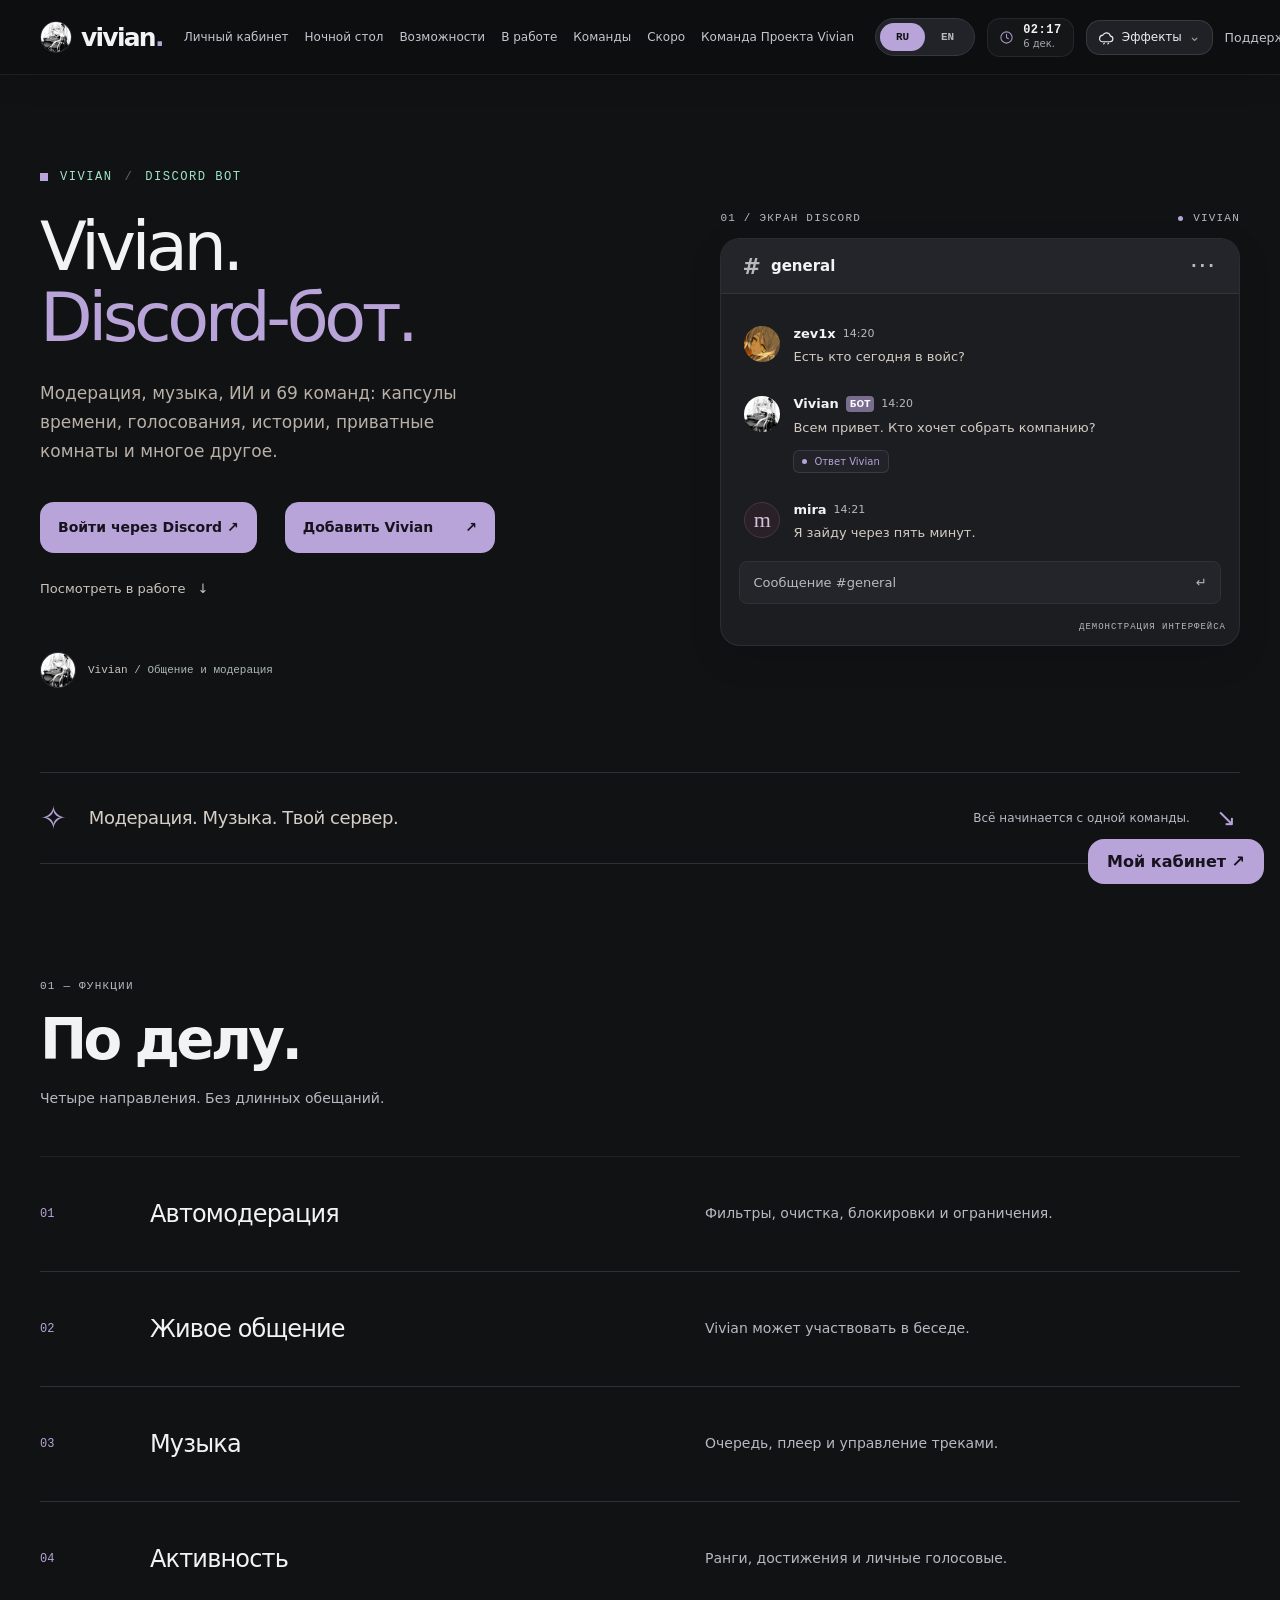
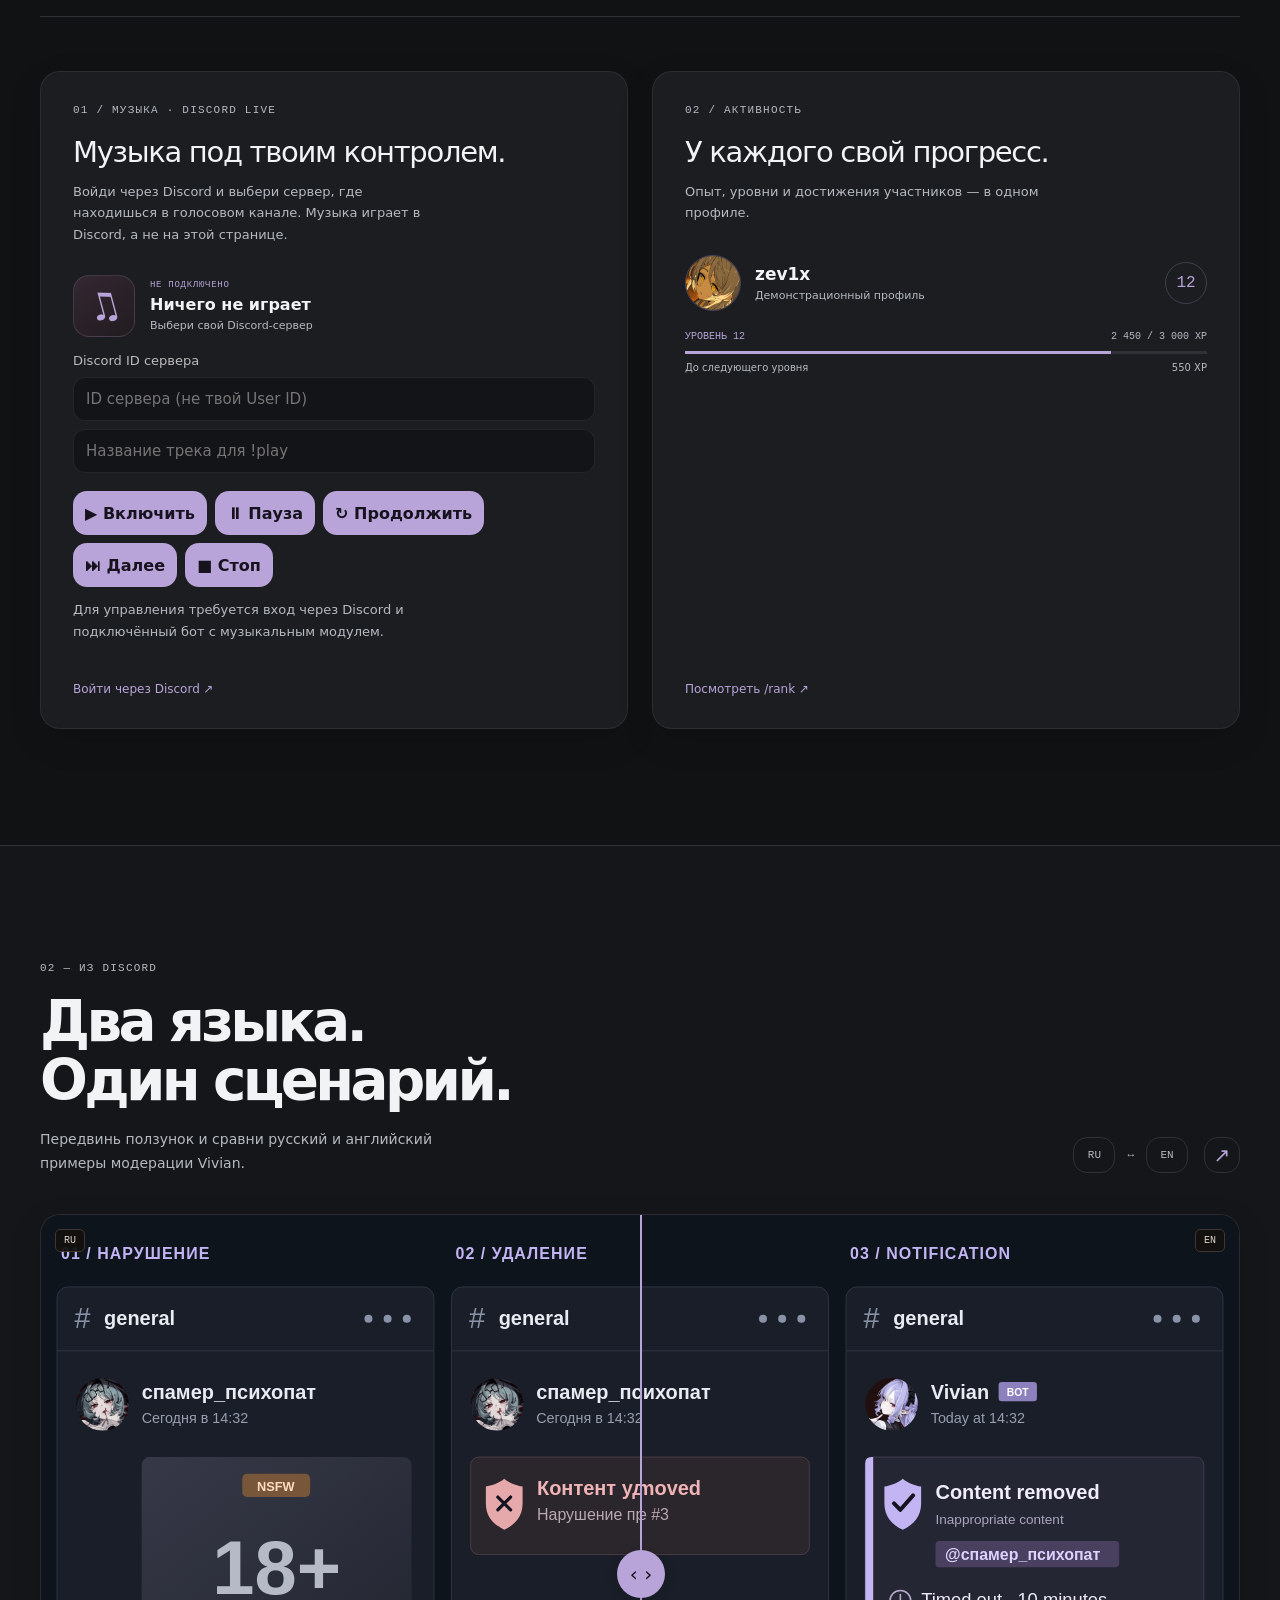
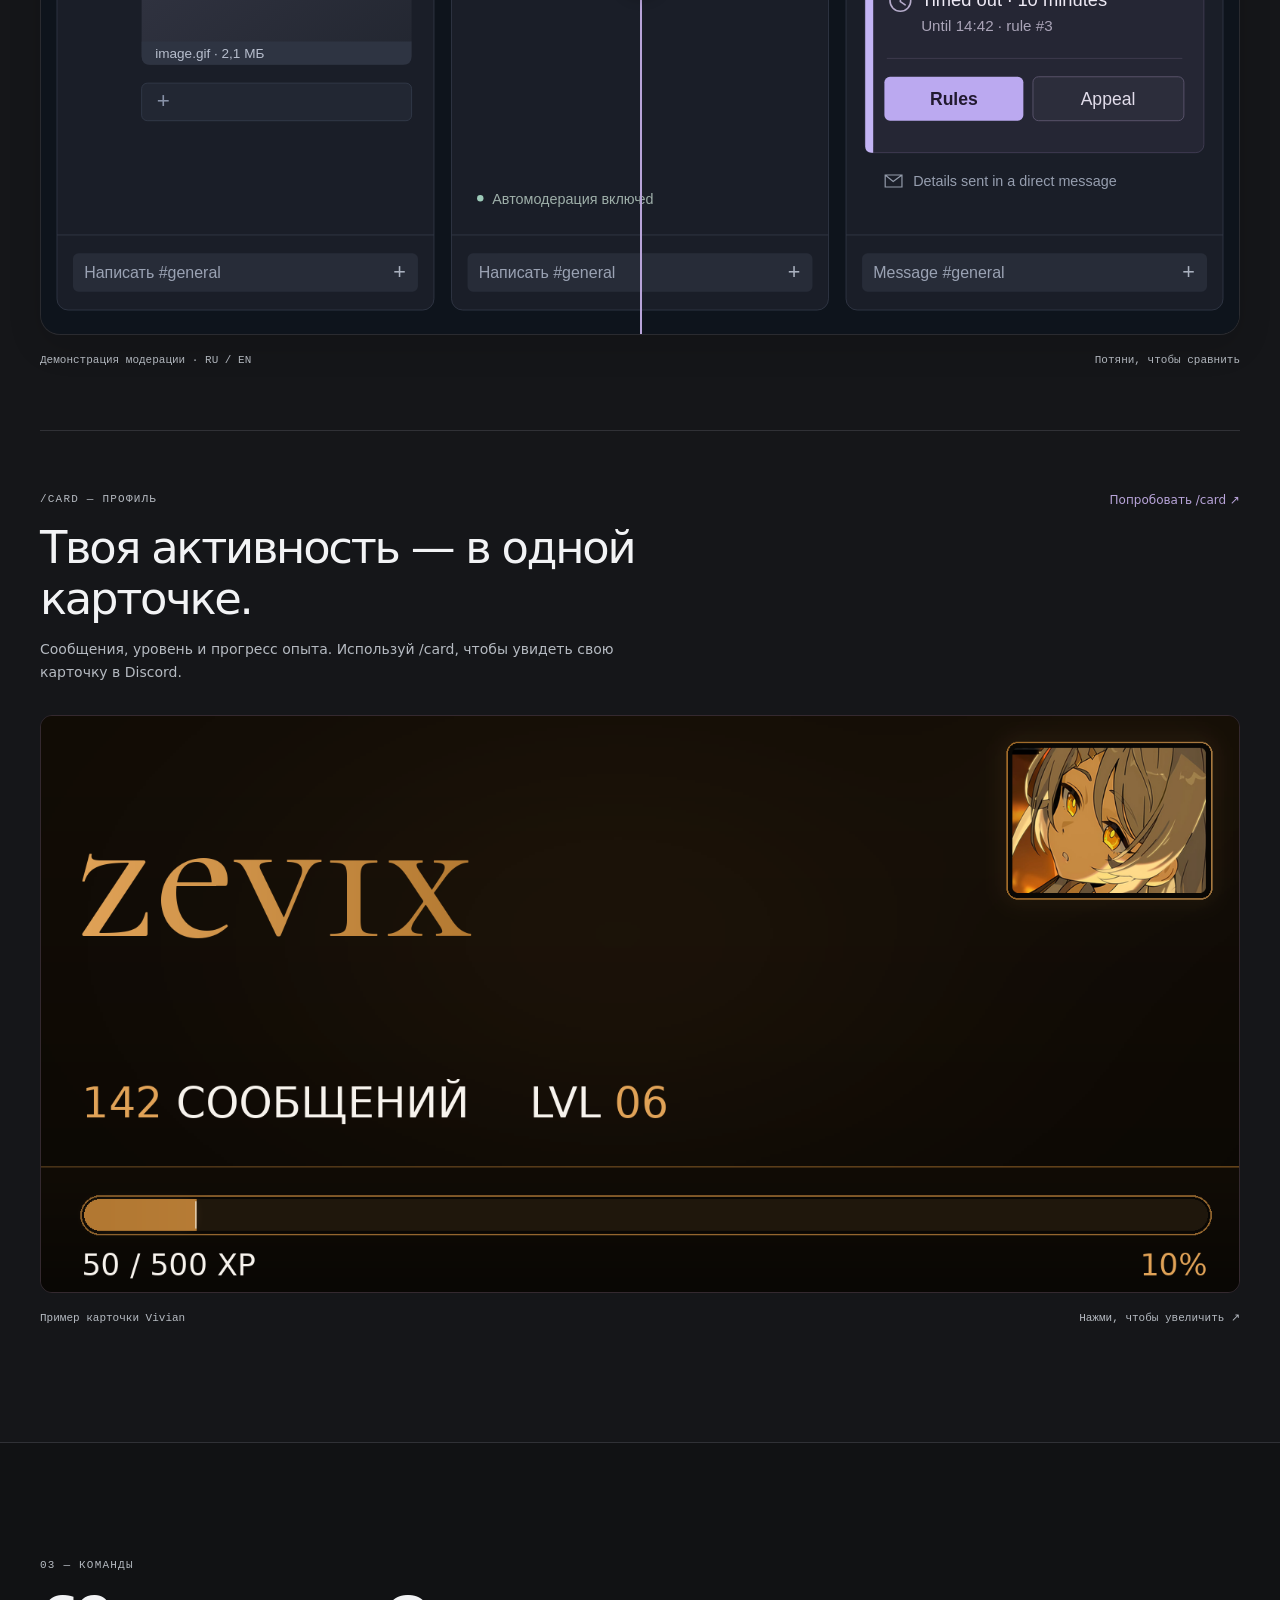
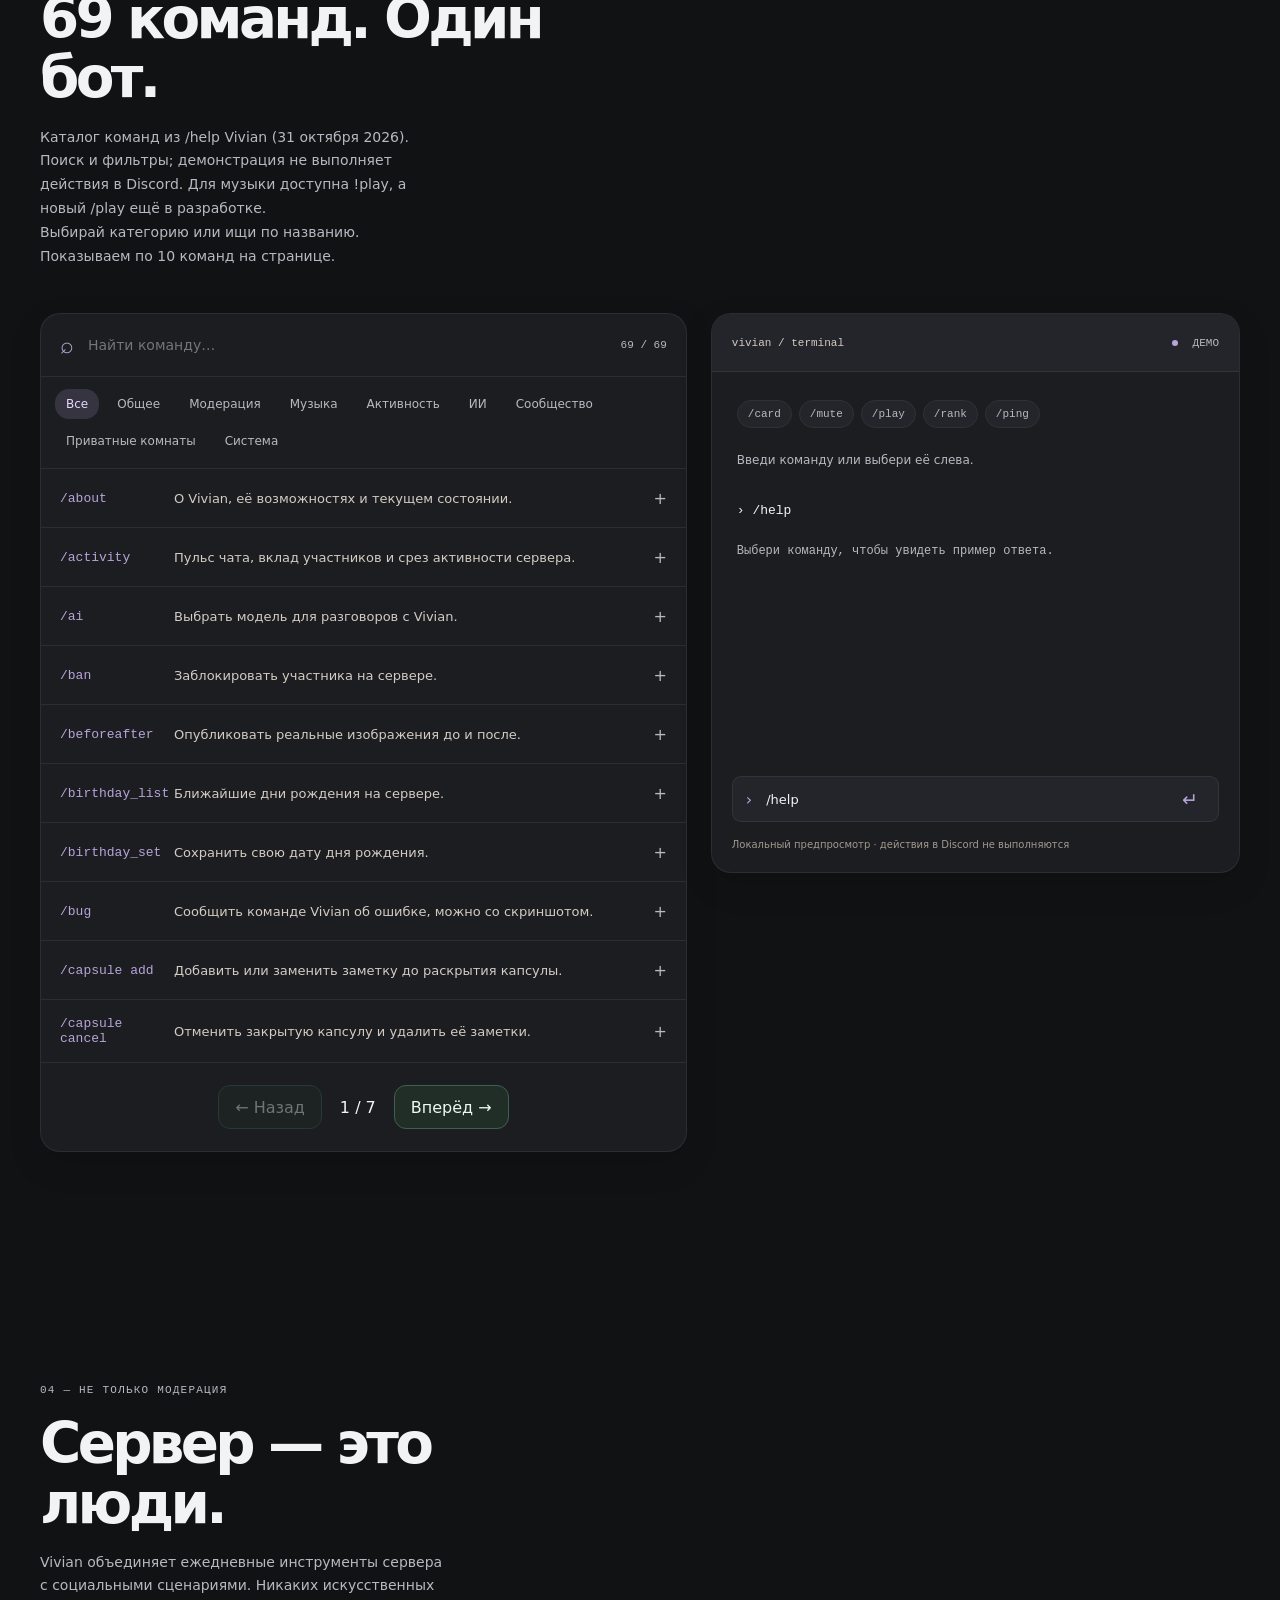
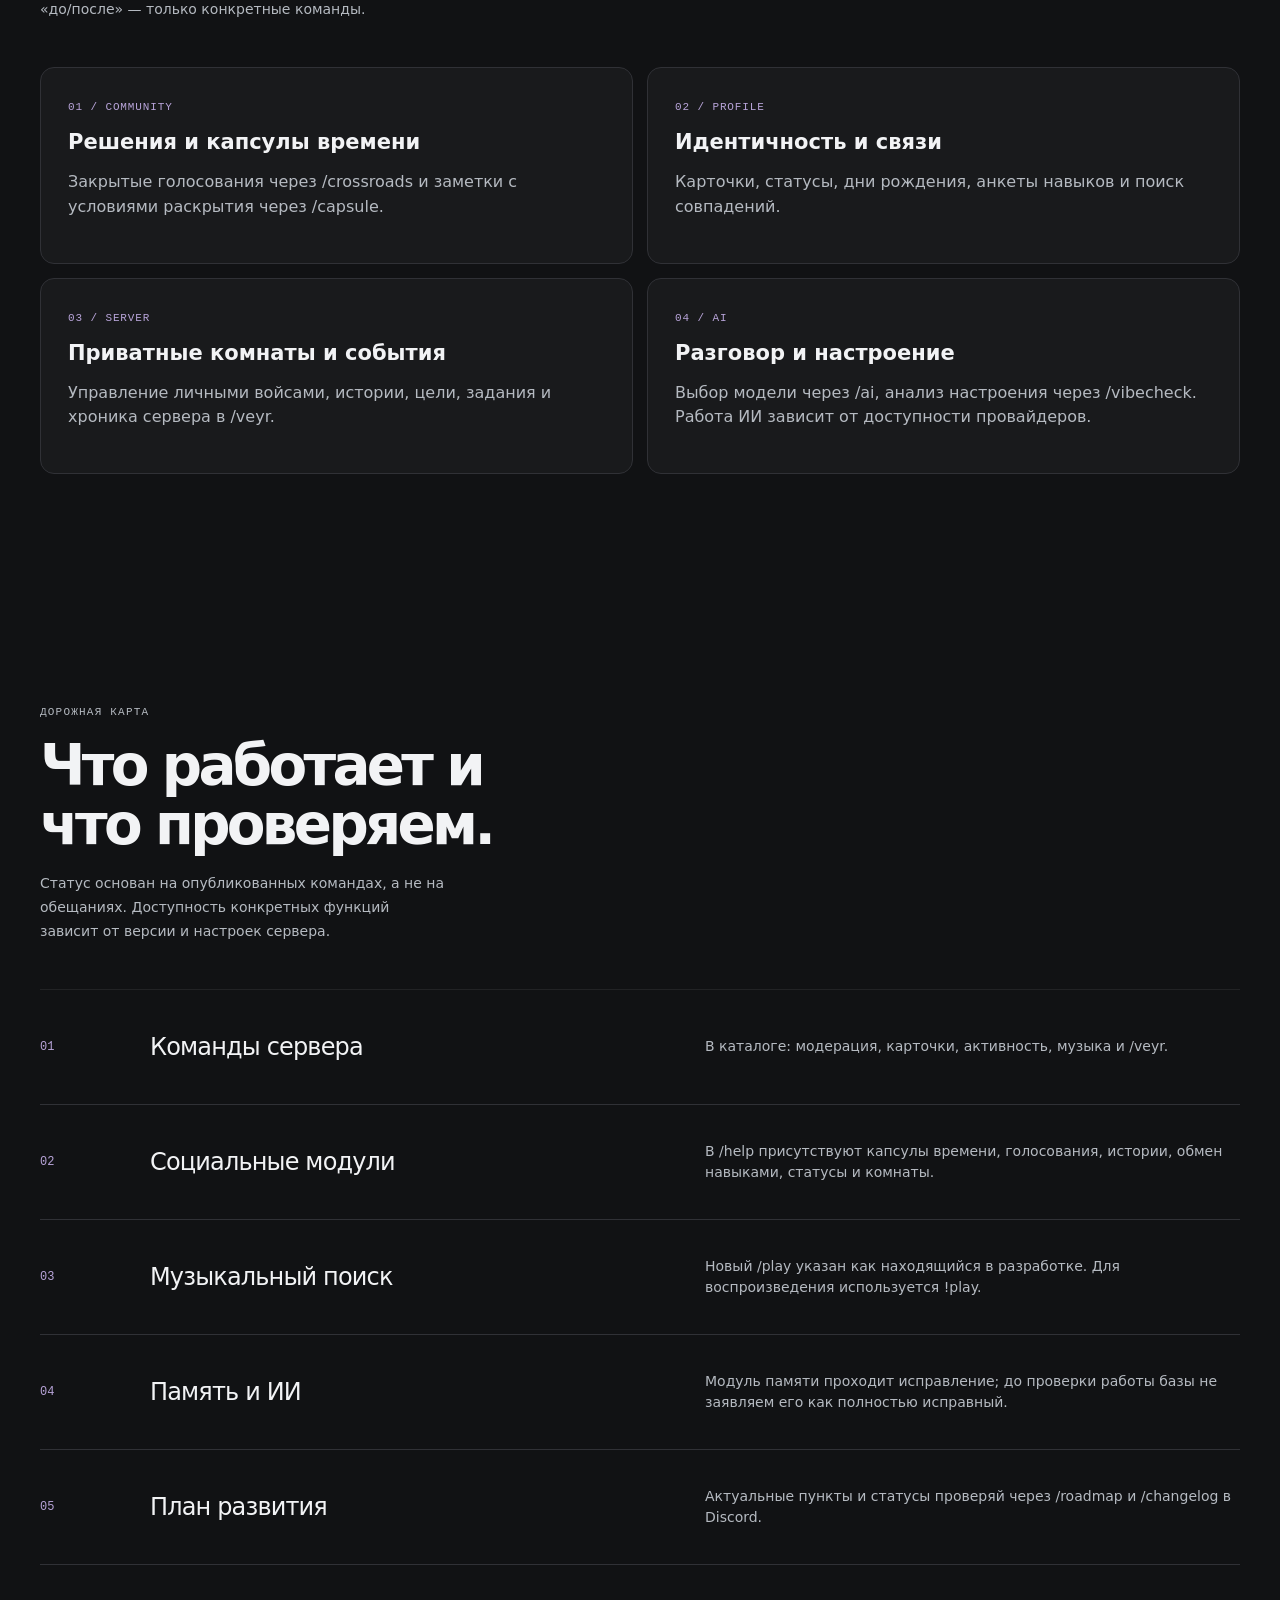
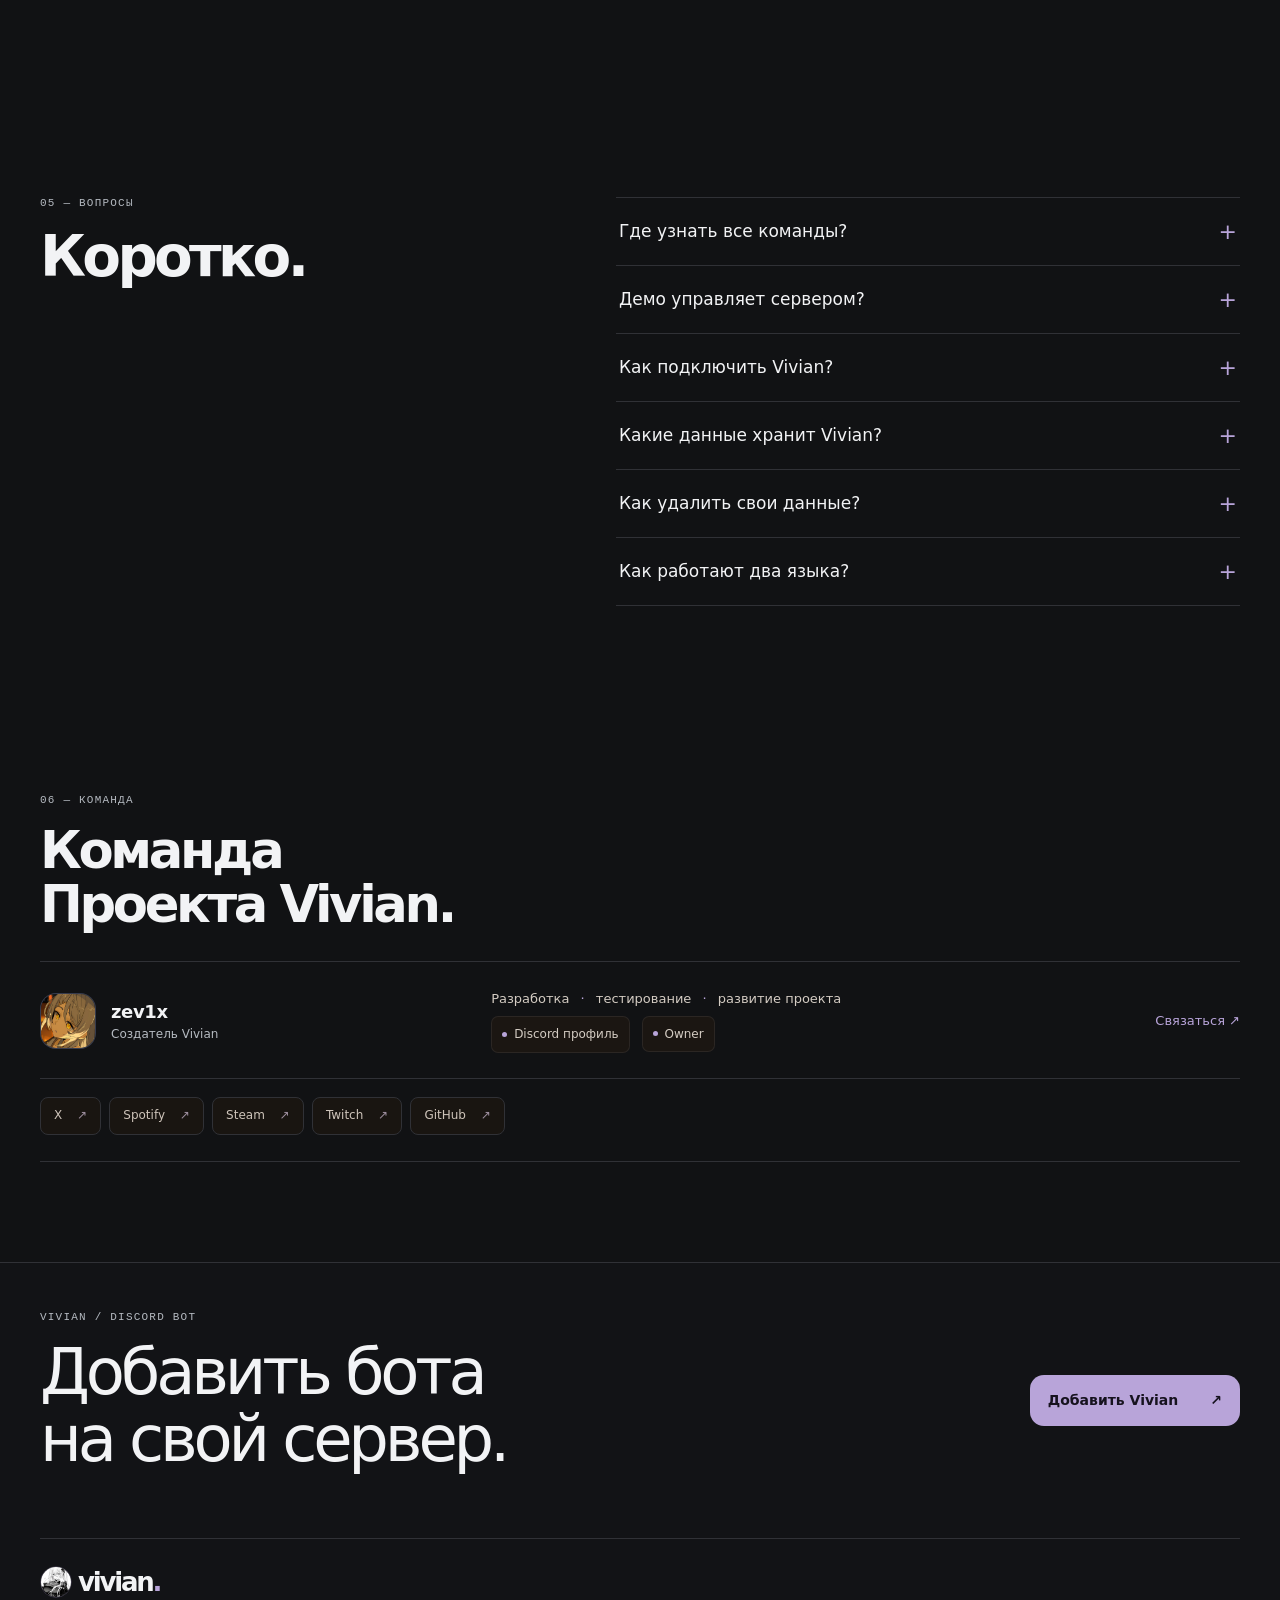
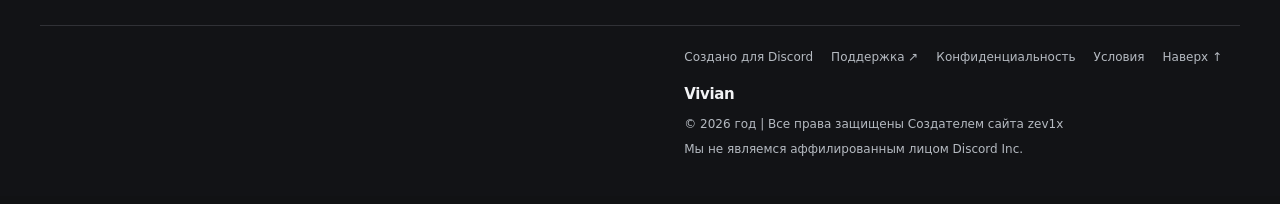
==== commit 6a213ba7: "Add files via upload" ====
--- a/site/index.html
+++ b/site/index.html
@@ -1,8 +1,8 @@
 <!DOCTYPE html>
 
-<html lang="ru"><head><meta charset="utf-8"/><meta content="width=device-width, initial-scale=1" name="viewport"/><meta content="#0e0d0c" name="theme-color"/><title>Vivian — Discord-бот</title><meta content="Vivian: общение, модерация, музыка, активность и команды." name="description"/><meta content="website" property="og:type"/><meta content="Vivian — Discord-бот" property="og:title"/><meta content="Vivian: общение, модерация, музыка, активность и команды." property="og:description"/><meta content="https://esil.life/vivian-card.png" property="og:image"/><meta content="summary_large_image" name="twitter:card"/><link href="styles.css" rel="stylesheet"/><link href="theme.css" rel="stylesheet"/><link href="vivian-avatar.png" rel="icon" type="image/png"/><link href="https://vivian.lat/" rel="canonical"/><meta content="https://vivian.lat/" property="og:url"/><meta content="ru_RU" property="og:locale"/><link href="web2.css" rel="stylesheet"/><link href="web2-ui.css" rel="stylesheet"/><link href="vivian-2.3.css" rel="stylesheet"/></head><body>
+<html lang="ru"><head><meta charset="utf-8"/><meta content="width=device-width, initial-scale=1" name="viewport"/><meta content="#0e0d0c" name="theme-color"/><title>Vivian — Discord-бот</title><meta content="Vivian: общение, модерация, музыка, активность и команды." name="description"/><meta content="website" property="og:type"/><meta content="Vivian — Discord-бот" property="og:title"/><meta content="Vivian: общение, модерация, музыка, активность и команды." property="og:description"/><meta content="https://esil.life/vivian-card.png" property="og:image"/><meta content="summary_large_image" name="twitter:card"/><link href="styles.css" rel="stylesheet"/><link href="theme.css" rel="stylesheet"/><link href="vivian-avatar.png" rel="icon" type="image/png"/><link href="https://vivian.lat/" rel="canonical"/><meta content="https://vivian.lat/" property="og:url"/><meta content="ru_RU" property="og:locale"/><link href="web2.css" rel="stylesheet"/><link href="web2-ui.css" rel="stylesheet"/><link href="vivian-2.3.css?v=2.5" rel="stylesheet"/><link rel="stylesheet" href="site-clock.css?v=2.6"/></head><body>
 <canvas aria-hidden="true" class="weather-canvas" hidden="" id="weather-canvas"></canvas>
-<header class="header"><div class="shell header-inner"><a class="brand" href="#top"><span class="mark"><img alt="" height="32" loading="lazy" src="vivian-avatar.png" width="32"/></span><span>vivian<span class="brand-period">.</span></span></a><nav aria-label="Разделы" class="nav"><a href="dashboard.html">Личный кабинет</a><a href="social.html">Ночной стол</a><a href="#capabilities">Возможности</a><a href="#preview">В работе</a><a href="#commands">Команды</a><a href="#roadmap">Скоро</a><a href="#team">Команда Проекта Vivian</a></nav><div class="header-right"><div aria-label="Язык сайта" class="language-switch" data-language="ru" id="language-switch" role="group"><span aria-hidden="true" class="language-thumb"></span><button aria-pressed="true" data-lang="ru" lang="ru" type="button">RU</button><button aria-pressed="false" data-lang="en" lang="en" type="button">EN</button></div><div class="weather-control" id="weather-control">
+<header class="header"><div class="shell header-inner"><a class="brand" href="#top"><span class="mark"><img alt="" height="32" loading="lazy" src="vivian-avatar.png" width="32"/></span><span>vivian<span class="brand-period">.</span></span></a><nav aria-label="Разделы" class="nav"><a href="dashboard.html">Личный кабинет</a><a href="social.html">Ночной стол</a><a href="#capabilities">Возможности</a><a href="#preview">В работе</a><a href="#commands">Команды</a><a href="#roadmap">Скоро</a><a href="#team">Команда Проекта Vivian</a></nav><div class="header-right"><div aria-label="Язык сайта" class="language-switch" data-language="ru" id="language-switch" role="group"><span aria-hidden="true" class="language-thumb"></span><button aria-pressed="true" data-lang="ru" lang="ru" type="button">RU</button><button aria-pressed="false" data-lang="en" lang="en" type="button">EN</button></div><div class="site-time-pill site-clock" aria-label="Локальные дата и время" title="Время по настройкам устройства"><svg class="site-clock-icon" xmlns="http://www.w3.org/2000/svg" width="15" height="15" viewBox="0 0 24 24" fill="none" stroke="currentColor" stroke-width="1.7" stroke-linecap="round" stroke-linejoin="round" aria-hidden="true"><circle cx="12" cy="12" r="9"/><path d="M12 7v5l3 2"/></svg><span class="site-clock-text"><time class="site-time-value" data-site-time>--:--</time><span class="site-time-date" data-site-date>—</span></span></div><div class="weather-control" id="weather-control">
 <button aria-controls="weather-panel" aria-expanded="false" aria-label="Настройки фоновых эффектов" class="weather-trigger" id="weather-trigger" title="Фоновые эффекты" type="button">
 <svg aria-hidden="true" class="weather-trigger-icon" fill="none" height="17" stroke="currentColor" stroke-linecap="round" stroke-linejoin="round" stroke-width="1.6" viewbox="0 0 24 24" width="17"><path d="M6 18h11a4 4 0 0 0 .4-7.98A5.5 5.5 0 0 0 7 8.6 4.75 4.75 0 0 0 6 18Z"></path><path d="m8 21 1-1m5 1 1-1"></path></svg>
 <span class="weather-trigger-label">Эффекты</span><span aria-hidden="true" class="weather-caret">⌄</span></button>
@@ -22,4 +22,4 @@
 <section class="section shell capability-depth" id="compare"><div class="section-intro"><div class="index-label">04 — НЕ ТОЛЬКО МОДЕРАЦИЯ</div><h2>Сервер — это люди.</h2><p>Vivian объединяет ежедневные инструменты сервера с социальными сценариями. Никаких искусственных «до/после» — только конкретные команды.</p></div><div class="depth-grid"><article><span>01 / COMMUNITY</span><h3>Решения и капсулы времени</h3><p>Закрытые голосования через /crossroads и заметки с условиями раскрытия через /capsule.</p></article><article><span>02 / PROFILE</span><h3>Идентичность и связи</h3><p>Карточки, статусы, дни рождения, анкеты навыков и поиск совпадений.</p></article><article><span>03 / SERVER</span><h3>Приватные комнаты и события</h3><p>Управление личными войсами, истории, цели, задания и хроника сервера в /veyr.</p></article><article><span>04 / AI</span><h3>Разговор и настроение</h3><p>Выбор модели через /ai, анализ настроения через /vibecheck. Работа ИИ зависит от доступности провайдеров.</p></article></div></section>
 <section class="section shell" id="roadmap"><div class="section-intro"><div class="index-label">ДОРОЖНАЯ КАРТА</div><h2>Что работает и что проверяем.</h2><p>Статус основан на опубликованных командах, а не на обещаниях. Доступность конкретных функций зависит от версии и настроек сервера.</p></div><div class="feature-table"><div class="feature-row"><span class="feat-no">01</span><h3>Команды сервера</h3><p>В каталоге: модерация, карточки, активность, музыка и /veyr.</p><span class="feat-arrow">✓</span></div><div class="feature-row"><span class="feat-no">02</span><h3>Социальные модули</h3><p>В /help присутствуют капсулы времени, голосования, истории, обмен навыками, статусы и комнаты.</p><span class="feat-arrow">✓</span></div><div class="feature-row"><span class="feat-no">03</span><h3>Музыкальный поиск</h3><p>Новый /play указан как находящийся в разработке. Для воспроизведения используется !play.</p><span class="feat-arrow">…</span></div><div class="feature-row"><span class="feat-no">04</span><h3>Память и ИИ</h3><p>Модуль памяти проходит исправление; до проверки работы базы не заявляем его как полностью исправный.</p><span class="feat-arrow">…</span></div><div class="feature-row"><span class="feat-no">05</span><h3>План развития</h3><p>Актуальные пункты и статусы проверяй через /roadmap и /changelog в Discord.</p><span class="feat-arrow">↗</span></div></div></section>
 <section class="section shell questions" id="faq"><div class="section-intro"><div class="index-label">05 — ВОПРОСЫ</div><h2>Коротко.</h2></div><div class="faq-list"><details><summary>Где узнать все команды? <span>+</span></summary><p>В Discord используй <code>/help</code>. На этой странице есть поиск по командам.</p></details><details><summary>Демо управляет сервером? <span>+</span></summary><p>Нет. Команды на сайте — локальная демонстрация. Они не выполняют действия в Discord.</p></details><details><summary>Как подключить Vivian? <span>+</span></summary><p>Перейди по кнопке «Добавить Vivian». Выбери сервер и подтверди добавление в Discord.</p></details><details><summary>Какие данные хранит Vivian? <span>+</span></summary><p>Vivian использует Discord ID, служебные настройки, активность и записи диалогов для отдельных функций. Условия хранения зависят от типа данных и конфигурации. Подробности и запрос удаления — в <a href="privacy.html">политике конфиденциальности</a></p></details><details><summary>Как удалить свои данные? <span>+</span></summary><p>Напиши на <a href="https://discord.gg/d9XwE4tsXc" rel="noreferrer" target="_blank">сервер поддержки</a> с запросом на удаление данных. Срок обработки уточняется в поддержке.</p></details><details><summary>Как работают два языка? <span>+</span></summary><p>Переключатель RU / EN переводит весь сайт. Ползунок в блоке модерации позволяет сравнить оба примера.</p></details></div></section><section class="section shell team-section" id="team"><div class="section-intro"><div class="index-label">06 — КОМАНДА</div><h2>Команда Проекта Vivian.</h2></div><div class="team-list"><div class="team-entry"><div class="team-identity"><img alt="Аватар zev1x" class="team-avatar" loading="lazy" src="zev1x-avatar.png"/><div class="name-role"><a aria-label="Профиль zev1x в Discord" class="team-profile-link" href="https://discord.com/users/1515028662452224074" rel="noopener noreferrer" target="_blank"><strong>zev1x</strong></a><span>Создатель Vivian</span></div></div><div class="team-stack"><div class="team-details">Разработка <span class="team-dot">·</span> тестирование <span class="team-dot">·</span> развитие проекта</div><div class="team-meta"><span class="team-badge"><i></i> Discord профиль</span><span class="team-badge"><i></i> Owner</span></div></div><a class="team-link" href="https://discord.com/users/1515028662452224074" rel="noopener noreferrer" target="_blank">Связаться ↗</a><nav aria-label="Страницы zev1x" class="team-socials"><a aria-label="zev1x в X" href="https://x.com/aeziyaaa" rel="noopener noreferrer" target="_blank"><span>X</span><span aria-hidden="true">↗</span></a><a aria-label="zev1x в Spotify" href="https://open.spotify.com/user/31klpiztydcvcvrmlfqnz76p3wwm" rel="noopener noreferrer" target="_blank"><span>Spotify</span><span aria-hidden="true">↗</span></a><a aria-label="zev1x в Steam" href="https://steamcommunity.com/profiles/76561198764413497" rel="noopener noreferrer" target="_blank"><span>Steam</span><span aria-hidden="true">↗</span></a><a aria-label="zev1x в Twitch" href="https://www.twitch.tv/zev1_x" rel="noopener noreferrer" target="_blank"><span>Twitch</span><span aria-hidden="true">↗</span></a><a aria-label="zev1x в GitHub" href="https://github.com/shyvqqe" rel="noopener noreferrer" target="_blank"><span>GitHub</span><span aria-hidden="true">↗</span></a></nav></div></div></section></main>
-<footer class="footer"><div class="shell"><div class="footer-main"><div><div class="index-label">VIVIAN / DISCORD BOT</div><h2>Добавить бота<br/>на свой сервер.</h2></div><a class="primary-btn" data-invite="" href="https://discord.com/oauth2/authorize?client_id=1553826513474945114" rel="noreferrer" target="_blank">Добавить Vivian <span>↗</span></a></div><div class="footer-bar"><a class="brand" href="#top"><span class="mark"><img alt="" height="32" loading="lazy" src="vivian-avatar.png" width="32"/></span><span>vivian<span class="brand-period">.</span></span></a></div><div class="footer-legal"><div class="footer-legal-content"><div class="footer-legal-links"><span>Создано для Discord</span><a href="https://discord.gg/d9XwE4tsXc" rel="noreferrer" target="_blank">Поддержка ↗</a><a href="privacy.html">Конфиденциальность</a><a href="terms.html">Условия</a><a href="#top">Наверх ↑</a></div><div class="footer-legal-name">Vivian</div><div>© 2026 год | Все права защищены Создателем сайта <a class="footer-author-link" href="https://discord.com/users/1515028662452224074" rel="noopener noreferrer" target="_blank">zev1x</a></div><div>Мы не являемся аффилированным лицом Discord Inc.</div></div></div></div></footer><script defer="" src="i18n.js"></script><script defer="" src="site.js"></script><script defer="" src="weather.js"></script><div class="web2-float"><a href="dashboard.html">Мой кабинет ↗</a></div><script defer="" src="music-web.js"></script><script defer="" src="vivian-cursor.js"></script></body></html>+<footer class="footer"><div class="shell"><div class="footer-main"><div><div class="index-label">VIVIAN / DISCORD BOT</div><h2>Добавить бота<br/>на свой сервер.</h2></div><a class="primary-btn" data-invite="" href="https://discord.com/oauth2/authorize?client_id=1553826513474945114" rel="noreferrer" target="_blank">Добавить Vivian <span>↗</span></a></div><div class="footer-bar"><a class="brand" href="#top"><span class="mark"><img alt="" height="32" loading="lazy" src="vivian-avatar.png" width="32"/></span><span>vivian<span class="brand-period">.</span></span></a></div><div class="footer-legal"><div class="footer-legal-content"><div class="footer-legal-links"><span>Создано для Discord</span><a href="https://discord.gg/d9XwE4tsXc" rel="noreferrer" target="_blank">Поддержка ↗</a><a href="privacy.html">Конфиденциальность</a><a href="terms.html">Условия</a><a href="#top">Наверх ↑</a></div><div class="footer-legal-name">Vivian</div><div>© 2026 год | Все права защищены Создателем сайта <a class="footer-author-link" href="https://discord.com/users/1515028662452224074" rel="noopener noreferrer" target="_blank">zev1x</a></div><div>Мы не являемся аффилированным лицом Discord Inc.</div></div></div></div></footer><script defer="" src="i18n.js"></script><script defer="" src="site.js"></script><script defer="" src="weather.js?v=2.5"></script><div class="web2-float"><a href="dashboard.html">Мой кабинет ↗</a></div><script defer="" src="music-web.js"></script><script defer="" src="vivian-cursor.js?v=2.5"></script><script defer src="vivian-motion.js?v=2.5"></script><script defer src="site-time.js?v=2.6"></script></body></html>
--- a/site/styles.css
+++ b/site/styles.css
@@ -1,140 +1,143 @@
-:root{--bg:#0B0F14;--panel:#111827;--ink:#F3F4F6;--muted:#94A3B8;--accent:#3DD9C5;--line:#29323c;--surface:#10161d;--thin:rgba(243,244,246,.12)}
-*{box-sizing:border-box}html{scroll-behavior:smooth;scroll-padding-top:88px}body{margin:0;background:var(--bg);color:var(--ink);font-family:Inter,ui-sans-serif,-apple-system,BlinkMacSystemFont,'Segoe UI',Arial,sans-serif;-webkit-font-smoothing:antialiased}::selection{color:var(--bg);background:var(--accent)}button,input{font:inherit}a{color:inherit;text-decoration:none}button{cursor:pointer;color:inherit}img{max-width:100%}em{font-style:normal;color:var(--accent)}.shell{width:min(1200px,calc(100% - 80px));margin-inline:auto}.section{padding:116px 0}.muted{color:var(--muted)}.index-label,.eyebrow,.demo-label,.scenario-tag,.mock-watermark{font-family:ui-monospace,SFMono-Regular,Menlo,Consolas,monospace;font-size:11px;letter-spacing:.11em;color:var(--muted)}
-.header{position:sticky;top:0;z-index:30;background:rgba(11,15,20,.92);backdrop-filter:blur(12px);border-bottom:1px solid var(--line)}.header-inner{height:74px;display:flex;align-items:center;gap:40px}.brand{display:inline-flex;align-items:center;gap:6px;font-size:26px;letter-spacing:-.085em;font-weight:650;flex-shrink:0}.brand .mark{display:grid;place-items:center;border:1px solid var(--accent);color:var(--accent);font-family:Georgia,serif;font-weight:400;font-size:23px;font-style:italic;width:30px;height:30px;border-radius:50%;letter-spacing:0;transform:rotate(-12deg)}.brand-period{color:var(--accent)}.nav{display:flex;gap:34px;margin-left:auto}.nav a,.subtle-link{font-size:12.5px;color:#c5cad2;transition:color .18s}.nav a:hover,.subtle-link:hover{color:var(--accent)}.header-right{display:flex;align-items:center;gap:28px;margin-left:auto}.small-cta{font-size:13px;padding:12px 16px;border:1px solid var(--accent);border-radius:2px;color:var(--accent);transition:.2s}.small-cta:hover{color:var(--bg);background:var(--accent)}.mobile-nav{display:none;position:relative}.mobile-nav summary{list-style:none;cursor:pointer;padding:5px 6px}.mobile-nav summary::-webkit-details-marker{display:none}.mobile-nav>div{position:absolute;right:0;top:45px;background:var(--panel);border:1px solid var(--line);padding:10px 16px;width:250px;box-shadow:0 12px 35px #0008;display:grid;gap:0}.mobile-nav>div>a{padding:14px 4px;border-bottom:1px solid var(--line);font-size:14px}.mobile-nav>div>a:last-child{border:0}
-.hero{padding:95px 0 84px;display:grid;grid-template-columns:1fr .88fr;gap:7.5%;align-items:center;min-height:640px}.eyebrow{display:flex;align-items:center;gap:12px;color:#a6b3bd}.small-square{width:8px;height:8px;background:var(--accent);display:inline-block}.slash{color:#42505d}.hero h1{font-weight:540;letter-spacing:-.065em;font-size:clamp(54px,5.65vw,87px);line-height:1.03;margin:27px 0}.hero-main>p{color:#b4bec8;font-size:17px;max-width:455px;line-height:1.7;margin:0}.hero-actions{display:flex;align-items:center;gap:28px;margin-top:36px;flex-wrap:wrap}.primary-btn{min-height:51px;background:var(--accent);color:#06141a;display:inline-flex;align-items:center;justify-content:space-between;gap:32px;padding:14px 18px;font-weight:650;font-size:14px;transition:transform .2s,background .2s}.primary-btn:hover{transform:translateY(-2px);background:#65e4d2}.plain-btn{font-size:13px;color:#d8dce2;display:inline-flex;gap:12px;align-items:center}.plain-btn:hover{color:var(--accent)}.hero-note{display:flex;align-items:center;gap:12px;font-family:ui-monospace,SFMono-Regular,Menlo,monospace;font-size:11px;color:#d1d8de;margin-top:56px}.hero-note img{height:30px;width:30px;border-radius:50%;object-fit:cover}.demo-label{display:flex;justify-content:space-between;align-items:center;margin-bottom:14px;gap:10px}.line-dot{width:5px;height:5px;border-radius:50%;background:var(--accent);margin-left:auto}.chat-shell{border:1px solid #33404d;background:var(--surface);box-shadow:12px 12px 0 #070b0e;min-height:400px;display:flex;flex-direction:column}.chat-top{height:55px;background:#17202b;border-bottom:1px solid var(--line);display:flex;align-items:center;gap:10px;padding:0 22px;font-size:15px;font-weight:650}.hash{font-size:22px;color:#7d8998}.chat-right{margin-left:auto;letter-spacing:3px;color:var(--muted)}.chat-rows{padding:32px 23px 18px;display:grid;gap:29px;flex:1}.chat-line{display:flex;gap:13px;align-items:flex-start}.chat-line>div:last-child{min-width:0}.round-avatar,.user-icon{width:36px;height:36px;border-radius:50%;flex-shrink:0}.round-avatar{object-fit:cover}.user-icon{display:grid;place-items:center;font-size:17px;color:#0f1720;background:#d2ad92;font-weight:700}.user-blue{background:#a2b5d9}.name-line{display:flex;align-items:center;gap:7px;font-size:13px}.name-line time{color:#8793a2;font-size:11px}.name-line b{font-weight:680}.chat-line p{font-size:13px;line-height:1.5;color:#d4dce4;margin:6px 0 0}.bot-label{font-size:9px;font-weight:750;background:#5865f2;padding:3px 4px;border-radius:2px}.inline-tag{display:inline-flex;align-items:center;gap:7px;font-size:10px;color:#a4dace;border:1px solid #285f58;padding:5px 8px;margin-top:13px}.dot{width:5px;height:5px;background:var(--accent);border-radius:50%}.chat-footer{border-top:1px solid var(--line);background:#1a2330;margin:0 18px 18px;padding:13px;color:#7b8a9b;font-size:13px}.chat-footer span{float:right}.mock-watermark{margin-left:auto;text-align:right;padding:0 13px 13px;font-size:9px}.quote-strip{border-top:1px solid var(--line);border-bottom:1px solid var(--line);margin-bottom:26px}.quote-strip details{padding:23px 0}.quote-strip summary{list-style:none;display:grid;align-items:center;grid-template-columns:30px 1fr auto auto;gap:22px;cursor:pointer}.quote-strip summary::-webkit-details-marker{display:none}.quote-left{font-size:45px;color:var(--accent);font-family:Georgia,serif;line-height:.6}.quote-text{font-family:Georgia,'Times New Roman',serif;font-size:18px;letter-spacing:-.025em}.quote-attribution{font-size:11px;color:var(--muted);white-space:nowrap}.quote-toggle{font-size:11px;color:var(--accent);white-space:nowrap}.quote-strip blockquote{font-family:Georgia,'Times New Roman',serif;font-size:16px;line-height:1.8;color:#c4cdd3;max-width:840px;margin:18px 0 6px 52px}
-.section-intro{max-width:480px;margin-bottom:45px}.section-intro h2{font-size:clamp(39px,4.4vw,61px);line-height:1.05;letter-spacing:-.065em;font-weight:550;margin:18px 0}.section-intro p{font-size:14px;line-height:1.7;max-width:410px;color:var(--muted);margin:0}.feature-table{border-top:1px solid var(--line)}.feature-row{border-bottom:1px solid var(--line);display:grid;grid-template-columns:90px minmax(220px,1fr) 1fr 26px;gap:20px;align-items:center;min-height:115px;transition:background .18s,padding .18s}.feature-row:hover{background:#111923;padding-inline:18px}.feat-no{font-family:ui-monospace,monospace;color:var(--accent);font-size:12px}.feature-row h3{font-size:24px;letter-spacing:-.035em;font-weight:520;margin:0}.feature-row p{font-size:14px;line-height:1.5;color:var(--muted);margin:0}.feat-arrow{color:var(--accent)}
-.work-section{border-block:1px solid var(--line);background:#0e141a}.work-intro{max-width:610px}.work-intro h2{max-width:570px}.work-media{background:#e8e8eb;padding:8px;border:1px solid #47525e}.media-click{border:0;background:transparent;padding:0;display:block;width:100%;text-align:right;color:#091016;position:relative}.media-click img{display:block;width:100%;object-fit:contain}.media-click>span{position:absolute;right:22px;bottom:20px;background:#111b26;color:#f2f6f8;font-size:12px;padding:10px 14px}.work-caption{display:flex;justify-content:space-between;color:var(--muted);font:11px ui-monospace,monospace;margin-top:17px}.image-dialog{max-width:min(95vw,1500px);width:fit-content;padding:12px;background:var(--panel);border:1px solid #65717e;color:white;box-shadow:0 20px 80px #000}.image-dialog::backdrop{background:#05080ae8}.image-dialog img{display:block;max-height:75vh;max-width:90vw}.dialog-close{display:block;margin:0 0 12px auto;border:1px solid var(--line);background:transparent;padding:7px 12px}.dialog-close:hover{border-color:var(--accent)}
-.commands-section .section-intro{max-width:620px}.command-layout{display:grid;grid-template-columns:1.1fr .9fr;gap:24px;align-items:start}.command-browser,.console{background:var(--surface);border:1px solid #303c47}.command-search{height:63px;display:flex;align-items:center;gap:12px;padding:0 19px;border-bottom:1px solid var(--line)}.command-search span{font-size:23px;color:var(--accent)}.command-search input{width:100%;background:none;border:0;outline:none;color:var(--ink);font-size:14px}.command-search small{color:var(--muted);white-space:nowrap;font:11px ui-monospace,monospace}.category-tabs{display:flex;gap:4px;padding:12px 14px;border-bottom:1px solid var(--line);overflow-x:auto;scrollbar-width:none}.category-tabs::-webkit-scrollbar{display:none}.category-tabs button{border:0;background:transparent;color:var(--muted);padding:8px 11px;font-size:12px;white-space:nowrap}.category-tabs button.active{background:#21372f;color:var(--accent)}.command-list{max-height:440px;overflow:auto}.command-item{border-bottom:1px solid #222d38}.command-item summary{list-style:none;display:grid;grid-template-columns:105px 1fr 20px;gap:9px;align-items:center;padding:16px 19px;cursor:pointer;min-height:58px}.command-item summary::-webkit-details-marker{display:none}.command-item summary:hover{background:#18222b}.command-item code{font-size:13px;color:var(--accent);font-family:ui-monospace,SFMono-Regular,monospace}.command-item summary>span:nth-child(2){font-size:13px;color:#d7dfe6}.item-plus{text-align:right;color:var(--muted)}.command-item[open] .item-plus{transform:rotate(45deg)}.command-item>p{font-size:13px;line-height:1.55;color:var(--muted);padding:0 20px 16px 124px;margin:0}.try-command{color:var(--accent);border:0;background:none;padding:0;margin-left:8px;font-size:12px}.empty-search{padding:24px;color:var(--muted);font-size:13px}.console{min-height:520px;display:flex;flex-direction:column}.console-head{height:58px;display:flex;justify-content:space-between;align-items:center;border-bottom:1px solid var(--line);padding:0 20px;color:#e3e8ed;font:12px ui-monospace,monospace}.status-small{color:var(--muted)}.status-small i{display:inline-block;width:6px;height:6px;background:var(--accent);border-radius:50%;margin-right:8px}.console-body{padding:28px 25px;flex:1}.console-dim{font-size:12px;color:var(--muted);margin:0 0 33px}.example-code,.terminal-command{font:13px ui-monospace,SFMono-Regular,Consolas,monospace}.terminal-command{color:var(--ink)}.terminal-command span{color:var(--accent)}.initial-terminal p{font:12px ui-monospace,monospace;color:#788592;line-height:1.6;margin-top:20px}.terminal-output{display:flex;gap:12px;align-items:flex-start;padding:22px 0 0}.terminal-output img{width:34px;height:34px;object-fit:cover;border-radius:50%}.terminal-output strong{font-size:13px}.terminal-output strong small{background:#5865f2;font-size:9px;padding:2px 5px;margin-left:3px;border-radius:2px}.terminal-output p{color:var(--ink);font-size:14px;margin:10px 0 6px}.terminal-output span{font-size:13px;color:var(--muted);line-height:1.5}.terminal-form{display:flex;align-items:center;background:#19232e;margin:0 20px 15px;padding:4px 13px}.terminal-form>span{color:var(--accent);padding:0 12px 0 0}.terminal-form input{background:none;border:0;outline:none;color:var(--ink);flex:1;font-size:13px;min-width:0}.terminal-form button{background:none;border:0;color:var(--accent);font-size:19px;padding:7px}.console-foot{padding:0 20px 19px;color:#7f8994;font-size:10px}
-.compare-section{border-top:1px solid var(--line);background:#0e141a}.compare-grid{display:grid;grid-template-columns:300px 1fr;gap:8%;align-items:center}.preset-buttons{display:flex;flex-wrap:wrap;gap:6px;margin-top:28px}.preset-buttons button{background:transparent;color:#d4dce2;border:1px solid var(--line);padding:10px 12px;font-size:12px}.preset-buttons button:hover{color:var(--accent);border-color:var(--accent)}.compare-widget{height:365px;position:relative;overflow:hidden;border:1px solid #34434d;background:#151b23;touch-action:pan-y}.compare-scene{position:absolute;inset:0;display:flex;justify-content:center;flex-direction:column;gap:20px;padding:36px 9% 40px}.compare-scene.before{background:#131922;color:#d8dee3}.compare-scene.after{background:#102923;color:#e9f3f1;clip-path:inset(0 0 0 var(--split))}.scenario-tag{font-size:12px;color:#9babb8}.after .scenario-tag{color:var(--accent)}.scenario-box{padding:12px 15px;border:1px solid #52616d;background:#131e27;max-width:390px}.after .scenario-box{border-color:#3a7568;background:#13352e}.scenario-box small{font-family:ui-monospace,monospace;color:#8aa2b1;font-size:10px}.scenario-box strong{display:block;font-size:19px;font-weight:500;margin-top:4px}.scenario-box p{font-size:12px;color:#adbcc9;margin:6px 0 0}.after .scenario-box p{color:#b4d0c9}.compare-divider{position:absolute;pointer-events:none;top:0;bottom:0;left:var(--split);width:2px;background:var(--accent);z-index:2}.compare-divider span{position:absolute;top:50%;left:50%;transform:translate(-50%,-50%);display:grid;place-items:center;width:44px;height:44px;background:var(--accent);color:var(--bg);border-radius:50%;font-size:17px;white-space:nowrap}.compare-hitbox{position:absolute;inset:0;width:100%;height:100%;margin:0;opacity:0;cursor:ew-resize;z-index:3;touch-action:none}.compare-footer{position:absolute;bottom:0;left:0;right:0;display:flex;justify-content:space-between;padding:9px 16px;pointer-events:none;z-index:3;background:#0b1015dd;font:10px ui-monospace,monospace;color:#bdc7cd}
-.questions{display:grid;grid-template-columns:1fr 1.3fr;gap:8%}.faq-list{border-top:1px solid var(--line)}.faq-list details{border-bottom:1px solid var(--line);padding:0 3px}.faq-list summary{display:flex;justify-content:space-between;align-items:center;cursor:pointer;list-style:none;font-size:17px;padding:21px 0}.faq-list summary::-webkit-details-marker{display:none}.faq-list summary span{color:var(--accent);font-size:22px}.faq-list details[open] summary span{transform:rotate(45deg)}.faq-list p{font-size:13px;line-height:1.65;color:var(--muted);margin:0 0 22px}.faq-list code{color:var(--accent)}
-.footer{background:#101821;border-top:1px solid var(--line)}.footer-main{min-height:275px;display:flex;justify-content:space-between;align-items:center;gap:20px}.footer h2{font-size:clamp(40px,5vw,64px);font-weight:530;line-height:1.06;letter-spacing:-.065em;margin:16px 0}.footer-bar{border-top:1px solid var(--line);padding:27px 0;display:flex;align-items:center;gap:28px;color:var(--muted);font-size:12px}.footer-bar .brand{margin-right:auto;color:var(--ink)}.footer-bar a:hover{color:var(--accent)}
-@media(max-width:1050px){.shell{width:min(100% - 56px,1200px)}.hero{grid-template-columns:1fr .95fr;gap:3%}.hero h1{font-size:clamp(48px,5.7vw,65px)}.quote-strip summary{grid-template-columns:25px 1fr auto;gap:15px}.quote-attribution{display:none}.compare-grid{grid-template-columns:260px 1fr;gap:4%}.feature-row{grid-template-columns:60px 1fr 1fr 20px}}
-@media(max-width:750px){.shell{width:calc(100% - 40px)}.header-inner{height:64px}.nav,.subtle-link{display:none}.mobile-nav{display:block}.header-right{gap:14px}.small-cta{padding:10px 12px}.hero{padding:64px 0 60px;grid-template-columns:1fr;min-height:0;gap:56px}.hero h1{font-size:clamp(48px,10vw,71px);margin:22px 0}.hero-main>p{font-size:15px}.hero-note{margin-top:40px}.hero-demo{max-width:600px}.quote-strip summary{grid-template-columns:22px 1fr;gap:12px}.quote-text{font-size:16px}.quote-toggle{grid-column:2}.quote-strip blockquote{margin-left:35px;font-size:14px}.section{padding:83px 0}.section-intro h2{font-size:46px}.feature-row{grid-template-columns:38px 1fr 24px;gap:10px;padding:19px 0;min-height:0}.feature-row h3{font-size:21px}.feature-row p{grid-column:2;grid-row:2;font-size:13px}.feat-arrow{grid-column:3;grid-row:1}.command-layout,.compare-grid,.questions{grid-template-columns:1fr}.compare-grid{gap:26px}.compare-widget{height:325px}.command-layout{gap:15px}.console{min-height:390px}.footer-main{min-height:300px}.footer-bar{flex-wrap:wrap}.footer-bar .brand{width:100%}.work-media{padding:4px}}
-@media(max-width:420px){.shell{width:calc(100% - 32px)}.header-inner{gap:10px}.brand{font-size:24px}.header-right{margin-left:auto;gap:8px}.small-cta{font-size:11px;padding:10px 9px}.hero{padding-top:46px}.hero h1{font-size:clamp(43px,11.7vw,55px)}.eyebrow{font-size:10px}.hero-actions{gap:18px}.hero-note .muted{display:block;margin-top:5px}.chat-rows{padding:25px 14px}.chat-line p{font-size:12px}.quote-text{font-size:15px}.section-intro h2{font-size:42px}.feature-row h3{font-size:20px}.command-item summary{grid-template-columns:83px 1fr 14px;padding:13px 12px}.command-item>p{padding:0 12px 14px 95px}.command-item code{font-size:11px}.console-body{padding:20px 16px}.compare-widget{height:300px}.compare-scene{padding:30px 8%}.scenario-box{padding:10px}.scenario-box strong{font-size:16px}.footer-main{display:block;padding:62px 0}.footer-main .primary-btn{margin-top:16px}.footer-bar{gap:14px}.work-caption{font-size:9px}}
-@media(prefers-reduced-motion:reduce){*,*::before,*::after{scroll-behavior:auto!important;transition:none!important;animation:none!important}}
-
-.preset-buttons label{display:block;position:relative;cursor:pointer}.preset-buttons label input{position:absolute;opacity:0;inset:0;cursor:pointer}.preset-buttons label span{display:block;padding:10px 12px;font-size:12px;color:#d4dce2;border:1px solid var(--line)}.preset-buttons label input:checked+span{border-color:var(--accent);color:var(--accent)}.compare-grid:has(input[name="compare-view"][value="0"]:checked) .compare-widget{--split:0%!important}.compare-grid:has(input[name="compare-view"][value="50"]:checked) .compare-widget{--split:50%!important}.compare-grid:has(input[name="compare-view"][value="100"]:checked) .compare-widget{--split:100%!important}body.enhanced .compare-grid .compare-widget{--split:var(--dynamic-split)!important}.compare-hitbox{display:none}body.enhanced .compare-hitbox{display:block}.preset-buttons{gap:7px}
-
-.command-layout{grid-template-columns:minmax(0,1.1fr) minmax(0,.9fr)}
-.command-layout>*{min-width:0}
-.command-search input{min-width:0;flex:1}
-@media(max-width:900px){.command-layout{grid-template-columns:minmax(0,1fr)}.console{min-height:390px}}
-
-
-.brand .mark{display:inline-flex;align-items:center;justify-content:center;width:24px;height:24px;border:0;border-radius:0;transform:none;font-size:inherit;flex:0 0 24px;margin-right:-1px}
-.brand .mark svg{display:block;width:23px;height:23px;color:var(--accent);transform:translateY(-5px)}
-.header .nav{gap:22px}
-.team-section{padding-top:72px;padding-bottom:100px}
-.team-section .section-intro{margin-bottom:30px}
-.team-section .section-intro h2{font-size:clamp(36px,4vw,58px)}.team-list{display:grid}.team-avatar{width:48px;height:48px;object-fit:cover;flex-shrink:0;border:1px solid #355057;background:#121d25;border-radius:10px}.team-identity .name-role{display:flex;flex-direction:column;gap:5px;min-width:0}.team-stack{display:flex;flex-direction:column;gap:6px}.team-entry+.team-entry{border-top:0}.team-meta{display:flex;flex-wrap:wrap;gap:8px 12px;color:#c9d0d7;font-size:13px;line-height:1.7}.team-badge{display:inline-flex;align-items:center;gap:7px;padding:7px 10px;border:1px solid var(--line);background:#121a22;font-size:12px;color:#d6dde4}.team-badge i{width:5px;height:5px;border-radius:50%;background:var(--accent);display:inline-block}
-.team-entry{border-top:1px solid var(--line);border-bottom:1px solid var(--line);padding:26px 0;display:grid;grid-template-columns:minmax(220px,1fr) minmax(270px,1.5fr) auto;gap:25px;align-items:center}
-.team-identity{display:flex;align-items:center;gap:15px;min-width:0}
-.team-initial{width:48px;height:48px;display:grid;place-items:center;flex-shrink:0;border:1px solid #355057;background:#121d25;border-radius:7px;color:var(--accent);font-size:23px;font-weight:600;letter-spacing:-.06em}
-.team-initial span{font-size:16px;margin-left:-8px;margin-top:10px}
-.team-identity .name-role{display:flex;flex-direction:column;gap:5px}
-.team-identity strong{font-size:18px;letter-spacing:-.02em}
-.team-identity .name-role>span{color:var(--muted);font-size:12px}
-.team-details{color:#c9d0d7;font-size:13px;line-height:1.7}
-.team-dot{color:var(--accent);padding:0 7px}
-.team-link{white-space:nowrap;color:var(--accent);font-size:13px;text-decoration:none}
-.team-link:hover{text-decoration:underline}
-.footer-legal{display:flex;justify-content:flex-end;padding:22px 0 38px;border-top:1px solid var(--line);font-size:12px;color:#94A3B8;line-height:1.5}.footer-legal-content{display:grid;gap:7px;width:max-content;max-width:100%;padding:0 18px 0 0;text-align:left}
-.footer-legal-name{color:var(--ink);font-size:15px;font-weight:600;letter-spacing:-.025em;margin-bottom:3px}
-.footer-legal .grok-disclaimer{color:#83909c;font-size:11px;margin-top:2px}
-.footer-legal-links{display:flex;flex-wrap:wrap;gap:18px;color:var(--muted);font-size:12px;margin-bottom:10px}
-.footer-legal-links a,.footer-legal-links span{color:inherit}
-.footer-legal-links a:hover{color:var(--accent)}
-
-@media(max-width:1050px){.header .nav{gap:16px}.team-entry{grid-template-columns:minmax(0,1fr) minmax(0,1.25fr) auto;gap:16px}}
-@media(max-width:750px){.team-section{padding-top:72px;padding-bottom:70px}.team-entry{grid-template-columns:1fr;gap:16px;padding:22px 0}.team-link{justify-self:start}.footer-legal{padding-bottom:32px}}
-
-
-.team-profile-link,.footer-author-link{color:inherit;text-decoration:none;text-underline-offset:3px;transition:color .18s ease}
-.team-profile-link:hover,.footer-author-link:hover{color:var(--accent);text-decoration:underline}
-.team-profile-link:focus-visible,.footer-author-link:focus-visible{outline:2px solid var(--accent);outline-offset:4px;border-radius:2px}
-
-
-
-.weather-canvas{position:fixed;inset:0;z-index:0;pointer-events:none;width:100%;height:100%;opacity:.85}
-.weather-canvas[hidden],.weather-panel[hidden]{display:none!important}
-body>main,body>.quote-strip,body>footer{position:relative;z-index:1}
-.weather-control{display:none;position:relative;flex:0 0 auto}
-.weather-ready .weather-control{display:block}
-.weather-trigger{height:35px;padding:0 11px;display:inline-flex;align-items:center;justify-content:center;gap:7px;border:1px solid #33414c;border-radius:4px;background:#121b24;color:#b9cbd2;font-size:12px;line-height:1;white-space:nowrap;transition:border-color .15s,color .15s,background .15s}
-.weather-trigger:hover,.weather-trigger[aria-expanded="true"]{color:var(--accent);border-color:#386c65;background:#15232a}
-.weather-trigger:focus-visible,.weather-option:focus-visible{outline:2px solid var(--accent);outline-offset:3px}
-.weather-trigger-icon{flex:0 0 auto}
-.weather-caret{font-size:14px;color:#7b929b;transform:translateY(-1px)}
-.weather-panel{position:absolute;top:calc(100% + 11px);right:0;width:216px;padding:10px;background:#101820;border:1px solid #34414b;box-shadow:0 18px 44px #0009;border-radius:5px;z-index:50}
-.weather-panel-heading{padding:8px 10px 11px;font:10px ui-monospace,SFMono-Regular,monospace;letter-spacing:.11em;color:#8ea3ad}
-.weather-option{width:100%;min-height:40px;border:0;border-radius:3px;background:transparent;color:#c9d7dd;display:flex;align-items:center;gap:11px;text-align:left;padding:8px 10px;font-size:13px;cursor:pointer}
-.weather-option:hover{background:#1c2b35}
-.weather-option[aria-pressed="true"]{background:#1b3936;color:#62decf}
-.weather-option-icon{width:18px;text-align:center;font-size:17px;color:#8d9da7;flex:0 0 18px}
-.weather-option[aria-pressed="true"] .weather-option-icon{color:var(--accent)}
-.weather-option-check{margin-left:auto;color:var(--accent);opacity:0}
-.weather-option[aria-pressed="true"] .weather-option-check{opacity:1}
-.weather-panel-note{margin-top:8px;padding:10px 10px 3px;border-top:1px solid #28333d;color:#8796a2;font-size:10px;line-height:1.5}
-@media(max-width:1100px){.weather-trigger{padding:0 9px}.header-right{gap:16px}.header-inner{gap:24px}}
-@media(max-width:900px){.weather-trigger-label,.weather-caret{display:none}.weather-trigger{width:35px;padding:0}.header-right{gap:12px}}
-@media(max-width:420px){.weather-trigger{width:32px;height:34px}.header-right{gap:6px}.header-inner{gap:8px}.weather-panel{position:fixed;top:70px;left:16px;right:auto}}
-@media(prefers-reduced-motion:reduce){.weather-trigger{transition:none}}
-
-.brand>span:last-child{display:inline-block;transform:translateY(-2px)}
-
-@media(max-width:900px){.header .nav{gap:14px}.nav a{font-size:12px}}
-
-
-.hero-title-line {
-  display: block;
-  max-width: 100%;
-  animation: vivian-title-settle 920ms cubic-bezier(.43, 0, .24, 1);
-}
-.hero-title-line:nth-child(2) {
-  animation-delay: 140ms;
-}
-@keyframes vivian-title-settle {
-  0%, 100% { transform: none; }
-  42% { transform: translateY(9px); }
-}
-@media (prefers-reduced-motion: reduce) {
-  .hero-title-line { animation: none; }
-}
-
-@media(max-width:750px){.footer-legal-content{width:min(100%,460px);padding-right:8px}.footer-legal-links{gap:14px}}
-
-
-.language-control{position:relative;flex:0 0 auto;z-index:60}
-.language-trigger{height:35px;display:inline-flex;align-items:center;justify-content:center;gap:7px;padding:0 10px;border:1px solid #33414c;background:#121b24;color:#c6d2d9;border-radius:4px;font:600 11px ui-monospace,SFMono-Regular,Consolas,monospace;cursor:pointer}
-.language-trigger:hover,.language-trigger[aria-expanded="true"]{border-color:#386c65;color:var(--accent);background:#15232a}
-.language-trigger:focus-visible,.language-option:focus-visible{outline:2px solid var(--accent);outline-offset:3px}
-.language-caret{color:#7b929b;font-size:12px}
-.language-panel[hidden]{display:none!important}
-.language-panel{position:absolute;top:calc(100% + 11px);right:0;width:210px;background:#101820;border:1px solid #34414b;border-radius:5px;padding:9px;box-shadow:0 18px 44px #0009;z-index:65}
-.language-panel-heading{padding:8px 10px 10px;font:10px ui-monospace,SFMono-Regular,monospace;color:#8ea3ad;letter-spacing:.07em;text-transform:uppercase}
-.language-option{width:100%;display:flex;gap:12px;align-items:center;background:none;color:#d1dbe0;border:0;border-radius:3px;text-align:left;padding:10px;font-size:12px;cursor:pointer}
-.language-option:hover{background:#1c2b35}
-.language-option[aria-pressed="true"]{background:#1b3936;color:var(--accent)}
-.language-option span{font:600 10px ui-monospace,SFMono-Regular,Consolas,monospace;min-width:22px;color:#899aa4}
-.language-option b{margin-left:auto;font-weight:500;color:var(--accent);visibility:hidden}
-.language-option[aria-pressed="true"] b{visibility:visible}
-.mobile-invite{display:none}
-@media(max-width:1180px){.header .nav,.header .subtle-link{display:none}.header .mobile-nav{display:block}.header .header-inner{gap:12px}.header-right{gap:12px}}
-@media(max-width:750px){.header-right{gap:10px}.language-trigger{padding:0 8px}.language-caret{display:none}}
-@media(max-width:460px){.header .small-cta{display:none}.mobile-invite{display:block!important}.header .header-inner{gap:8px}.header-right{gap:8px}.language-trigger{height:34px}.language-panel{position:fixed;top:70px;left:16px;right:auto;width:min(210px,calc(100vw - 32px))}}
-
-.command-item summary span:not(.item-plus){min-width:0;overflow-wrap:anywhere}
-
-:root{--accent-hover:#68e5d4;--accent-rgb:61,217,197;--bg-rgb:11,15,20}
-body{overflow-x:clip}button,a,input,summary{-webkit-tap-highlight-color:transparent}button:focus-visible,a:focus-visible,input:focus-visible,summary:focus-visible{outline:2px solid var(--accent);outline-offset:5px}button{touch-action:manipulation}input[type=range]{touch-action:pan-y}input[type=search]::-webkit-search-cancel-button{cursor:pointer}.header{background:rgba(var(--bg-rgb),.9)}.header-inner{gap:26px}.header .brand{letter-spacing:-.07em;font-size:25px;gap:9px}.brand .mark{width:32px;height:32px;flex-basis:32px;margin:0}.brand .mark img{display:block;width:32px;height:32px;border-radius:50%;object-fit:cover;border:1px solid rgba(var(--accent-rgb),.4)}.brand>span:last-child{transform:none}.nav a{white-space:nowrap}.header .nav{gap:22px}.header-right{gap:17px}.language-switch{--language-position:0;position:relative;display:flex;align-items:center;width:100px;height:38px;flex:0 0 100px;border:1px solid var(--line);border-radius:24px;background:var(--surface);padding:4px;isolation:isolate;user-select:none;touch-action:pan-y}.language-thumb{position:absolute;z-index:-1;left:4px;top:4px;bottom:4px;width:calc(50% - 4px);background:var(--accent);border-radius:18px;transform:translateX(calc(var(--language-position)*100%));box-shadow:0 2px 12px rgba(var(--accent-rgb),.15);transition:transform .42s cubic-bezier(.2,.8,.2,1)}.language-switch button{flex:1;height:100%;position:relative;padding:0;border:0;border-radius:18px;background:transparent;font:650 11px ui-monospace,monospace;color:var(--muted);transition:color .25s}.language-switch button[aria-pressed=true]{color:var(--bg)}.language-switch button:hover{color:var(--ink)}.language-switch button[aria-pressed=true]:hover{color:var(--bg)}.language-changing main{animation:language-reveal .36s ease-out}@keyframes language-reveal{from{opacity:.72;transform:translateY(3px)}to{opacity:1;transform:none}}.hero h1{font-size:clamp(52px,5.35vw,81px);letter-spacing:-.065em}.hero-title-line{animation:none}.hero-demo{min-width:0}.hero-note img{width:36px;height:36px;border:1px solid rgba(var(--accent-rgb),.35)}.primary-btn:hover{background:var(--accent-hover)}.chat-shell{border-color:var(--line);box-shadow:12px 12px 0 rgba(0,0,0,.22)}.chat-top,.chat-footer{background:rgba(var(--accent-rgb),.055)}.inline-tag{color:var(--accent);border-color:rgba(var(--accent-rgb),.28);background:rgba(var(--accent-rgb),.04)}.bot-strip{display:flex;align-items:center;gap:22px;padding-block:26px;border-block:1px solid var(--line)}.strip-star{color:var(--accent);font-size:32px}.bot-strip p{font-size:18px;letter-spacing:-.025em;margin:0}.bot-strip>span:not(.strip-star){font-size:12px;color:var(--muted);margin-left:auto}.bot-strip>a{font-size:24px;color:var(--accent);padding:4px}.feature-row:hover{background:rgba(var(--accent-rgb),.035)}.bot-extras{display:grid;grid-template-columns:1fr 1fr;gap:24px;margin-top:54px}.extra-card{min-width:0;padding:32px;background:linear-gradient(145deg,rgba(var(--accent-rgb),.045),transparent 65%),var(--surface);border:1px solid var(--line);display:flex;flex-direction:column}.extra-card h3{font-weight:500;letter-spacing:-.045em;font-size:29px;line-height:1.15;margin:20px 0 12px}.extra-card>p{font-size:13px;line-height:1.65;color:var(--muted);margin:0;max-width:360px;min-height:44px}.music-preview{display:flex;gap:15px;align-items:center;margin-top:30px}.album-art{width:62px;height:62px;flex:0 0 62px;display:grid;place-items:center;border:1px solid rgba(var(--accent-rgb),.25);background:radial-gradient(ellipse at 20% 85%,rgba(var(--accent-rgb),.4),transparent 65%),#1b1a2b;overflow:hidden}.album-art span{font-size:38px;line-height:1;color:var(--accent);transform:rotate(-15deg)}.music-info{display:grid;gap:5px;min-width:0}.music-info small{font:9px ui-monospace,monospace;color:var(--accent);letter-spacing:.08em}.music-info strong{font-size:16px;font-weight:550}.music-info>span{font-size:11px;color:var(--muted)}.equalizer{display:flex;gap:3px;align-items:center;margin-left:auto;height:25px}.equalizer i{display:block;width:3px;background:var(--accent);height:12px;animation:equalize 1.5s ease-in-out infinite alternate}.equalizer i:nth-child(2){height:24px;animation-delay:-.8s}.equalizer i:nth-child(3){height:18px;animation-delay:-.4s}.equalizer i:nth-child(4){height:9px;animation-delay:-1s}@keyframes equalize{to{height:5px;opacity:.5}}.music-timeline,.rank-progress{height:3px;background:var(--line);margin-top:23px;overflow:hidden}.music-timeline>span{display:block;width:35%;height:100%;background:var(--accent)}.music-times{display:flex;justify-content:space-between;font:10px ui-monospace,monospace;color:var(--muted);margin-top:8px}.extra-action{align-self:flex-start;border:0;background:none;color:var(--accent);font-size:12px;padding:0;margin-top:28px}.extra-action:hover{text-decoration:underline;text-underline-offset:4px}.rank-preview{display:flex;align-items:center;gap:14px;margin-top:30px}.rank-preview>img{width:56px;height:56px;border-radius:50%;object-fit:cover;border:1px solid rgba(var(--accent-rgb),.3)}.rank-preview>div{display:grid;gap:5px}.rank-preview strong{font-weight:550;font-size:17px}.rank-preview div>span{font-size:11px;color:var(--muted)}.rank-level{margin-left:auto;display:grid;place-items:center;width:42px;height:42px;border:1px solid rgba(var(--accent-rgb),.35);color:var(--accent);font:16px ui-monospace,monospace;border-radius:50%}.rank-meta{display:flex;justify-content:space-between;font:10px ui-monospace,monospace;color:var(--muted);margin-top:20px}.rank-meta>span:first-child{color:var(--accent)}.rank-progress{margin-top:9px}.rank-progress>span{display:block;width:81.67%;height:100%;background:var(--accent)}.rank-next{display:flex;justify-content:space-between;font-size:10px;color:var(--muted);margin-top:8px}.rank-next b{font-weight:400}.rank-card .extra-action{margin-top:auto;padding-top:28px}.work-section,.compare-section{background:rgba(var(--accent-rgb),.018)}.work-intro{max-width:650px;margin:0}.work-intro h2{max-width:650px}.work-intro p{max-width:450px}.preview-heading{display:flex;justify-content:space-between;align-items:flex-end;gap:24px;margin-bottom:38px}.preview-controls{display:flex;gap:16px;align-items:center;margin-bottom:3px}.preview-presets{display:flex;gap:12px;align-items:center;font:11px ui-monospace,monospace}.preview-presets>span{color:var(--muted)}.preview-presets>button{height:36px;width:42px;border:1px solid var(--line);background:transparent;color:var(--muted);font:11px ui-monospace,monospace;transition:border-color .2s,color .2s}.preview-presets>button[aria-pressed=true],.preview-presets>button:hover{color:var(--accent);border-color:var(--accent)}.image-expand{height:36px;width:36px;border:1px solid var(--line);background:transparent;color:var(--accent);font-size:20px}.image-expand:hover{border-color:var(--accent)}.preview-compare{position:relative;overflow:hidden;border:1px solid var(--line);background:#161822;isolation:isolate}.preview-compare>img{display:block;width:100%;height:auto;pointer-events:none;user-select:none}.preview-image-en{position:absolute;inset:0;clip-path:inset(0 0 0 var(--image-split))}.preview-divider{position:absolute;top:0;bottom:0;left:var(--image-split);width:2px;background:var(--accent);pointer-events:none;z-index:3}.preview-divider>span{position:absolute;left:50%;top:50%;transform:translate(-50%,-50%);display:grid;place-items:center;width:48px;height:48px;border-radius:50%;color:var(--bg);background:var(--accent);box-shadow:0 0 0 6px rgba(var(--bg-rgb),.6);font-size:20px;white-space:nowrap}.preview-range{position:absolute;inset:0;z-index:5;width:100%;height:100%;margin:0;opacity:0;cursor:ew-resize}.preview-compare:focus-within{outline:2px solid var(--accent);outline-offset:5px}.preview-language-label{position:absolute;top:14px;z-index:4;background:rgba(11,13,20,.9);border:1px solid #434452;border-radius:3px;padding:5px 8px;color:#eeedf7;font:10px ui-monospace,monospace;pointer-events:none}.label-ru{left:14px}.label-en{right:14px}.preview-compare.is-sliding .preview-image-en{transition:clip-path .65s cubic-bezier(.22,1,.36,1)}.preview-compare.is-sliding .preview-divider{transition:left .65s cubic-bezier(.22,1,.36,1)}.work-caption{gap:16px;line-height:1.5}.image-dialog{padding:18px;border-color:var(--line);max-width:96vw;border-radius:5px}.image-dialog img{width:auto;height:auto;max-width:calc(96vw - 40px);max-height:80vh}.dialog-close{color:var(--ink)}.command-browser{background:rgba(var(--bg-rgb),.62)}.console{background:linear-gradient(140deg,rgba(var(--accent-rgb),.05),rgba(var(--bg-rgb),.82)),var(--panel);border-color:var(--line);min-height:560px;box-shadow:0 20px 60px rgba(0,0,0,.13);backdrop-filter:blur(12px)}.console-head{background:rgba(0,0,0,.12);font-size:11px}.console-body{min-height:290px}.quick-commands{display:flex;gap:7px;margin-bottom:25px;flex-wrap:wrap}.quick-commands button{border:1px solid var(--line);background:rgba(var(--accent-rgb),.035);color:var(--muted);font:11px ui-monospace,monospace;padding:7px 10px;transition:color .2s,border-color .2s}.quick-commands button:hover,.quick-commands button.active{color:var(--accent);border-color:rgba(var(--accent-rgb),.5)}.terminal-command{overflow-wrap:anywhere;line-height:1.7}.terminal-output{animation:reply-in .3s ease-out}.terminal-output>div{min-width:0}.terminal-output span{white-space:pre-line;overflow-wrap:anywhere}.terminal-output p{line-height:1.5}.terminal-form{background:rgba(var(--accent-rgb),.06);border:1px solid var(--line);margin-top:20px;min-height:42px}.terminal-form:focus-within{border-color:var(--accent)}.terminal-form input{width:100%;padding-block:8px}.console-foot{line-height:1.6}.category-tabs button.active{background:rgba(var(--accent-rgb),.13)}.command-item summary:hover{background:rgba(var(--accent-rgb),.04)}.command-list{scrollbar-width:thin;scrollbar-color:var(--line) transparent}.command-item p{overflow-wrap:anywhere}@keyframes reply-in{from{opacity:0;transform:translateY(7px)}to{opacity:1;transform:none}}.compare-widget{isolation:isolate}.compare-scene.before{clip-path:inset(0 calc(100% - var(--split)) 0 0)}.compare-scene.after{background:linear-gradient(rgba(var(--accent-rgb),.09),rgba(var(--accent-rgb),.09)),var(--bg)}.after .scenario-box{border-color:rgba(var(--accent-rgb),.35);background:linear-gradient(rgba(var(--accent-rgb),.07),rgba(var(--accent-rgb),.07)),var(--surface)}.after .scenario-box p{color:var(--muted)}.compare-widget.is-sliding .compare-scene{transition:clip-path .6s cubic-bezier(.22,1,.36,1)}.compare-widget.is-sliding .compare-divider{transition:left .6s cubic-bezier(.22,1,.36,1)}.compare-widget:focus-within{outline:2px solid var(--accent);outline-offset:5px}.team-avatar{border-color:rgba(var(--accent-rgb),.35);border-radius:50%;width:56px;height:56px}.team-badge{background:var(--surface)}.weather-trigger{background:var(--surface);border-color:var(--line)}.weather-panel{background:var(--panel);border-color:var(--line)}.weather-trigger:hover,.weather-trigger[aria-expanded=true]{border-color:var(--accent);background:rgba(var(--accent-rgb),.07)}.weather-option:hover{background:rgba(var(--accent-rgb),.06)}.weather-option[aria-pressed=true]{background:rgba(var(--accent-rgb),.11);color:var(--accent)}.footer{background:var(--surface)}
-@media(min-width:1181px) and (max-width:1350px){.header .nav{gap:16px}.header-right{gap:12px}.nav a{font-size:12px}.header-inner{gap:20px}}
-@media(max-width:1050px){.hero h1{font-size:clamp(48px,5.2vw,65px)}.extra-card{padding:26px}.extra-card h3{font-size:27px}.music-info>span{font-size:10px}.header .brand{font-size:24px}}
-@media(max-width:750px){.hero h1{font-size:clamp(48px,9.5vw,71px)}.header-right{gap:12px}.language-switch{width:94px;flex-basis:94px;height:36px}.header .brand{gap:7px}.header .brand .mark{width:29px;height:29px;flex-basis:29px}.brand .mark img{width:29px;height:29px}.bot-strip{gap:14px;padding-block:22px;flex-wrap:wrap}.bot-strip p{font-size:16px}.bot-strip>span:not(.strip-star){display:none}.bot-strip>a{margin-left:auto}.bot-extras{grid-template-columns:1fr;margin-top:35px;gap:18px}.extra-card{padding:27px}.extra-card>p{min-height:0}.extra-card h3{font-size:29px}.preview-heading{align-items:flex-start;flex-direction:column;gap:24px;margin-bottom:26px}.preview-controls{align-self:flex-end;margin:0}.preview-divider>span{width:40px;height:40px;font-size:17px}.preview-language-label{top:9px;padding:4px 6px;font-size:9px}.label-ru{left:9px}.label-en{right:9px}.work-caption{font-size:10px}.console{min-height:470px}.console-body{min-height:240px}.console-head{padding-inline:17px}.team-section .section-intro h2{font-size:42px}.music-info>span{font-size:11px}.image-dialog{padding:10px}.image-dialog img{max-width:calc(96vw - 24px);max-height:80vh}.footer-legal-content{font-size:11px}}
-@media(max-width:420px){.shell{width:calc(100% - 32px)}.header-right{gap:8px}.header .brand{font-size:23px}.language-switch{width:86px;flex-basis:86px;height:35px}.header-inner{gap:6px}.hero h1{font-size:clamp(42px,11vw,48px)}.hero-actions{gap:22px}.hero-note{font-size:10px}.extra-card{padding:23px}.extra-card h3{font-size:27px}.music-preview{gap:12px}.music-info>span{font-size:10px}.equalizer{gap:2px}.album-art{width:54px;height:54px;flex-basis:54px}.work-caption{font-size:9px}.preview-divider>span{width:34px;height:34px;font-size:15px;box-shadow:0 0 0 4px rgba(var(--bg-rgb),.6)}.console-head{font-size:10px}.console-head .status-small{font-size:9px}.console-foot{font-size:9px}.command-item>p{padding-left:16px}.team-section .section-intro h2{font-size:36px}}
-@media(prefers-reduced-motion:reduce){*,*::before,*::after{animation:none!important;transition:none!important;scroll-behavior:auto!important}}
-.language-switch{touch-action:none}@media(max-width:750px){.image-dialog{width:96vw;overflow:auto}.image-dialog img{width:1100px;max-width:none;max-height:none}.image-dialog .dialog-close{position:sticky;right:0;top:0;background:var(--panel);z-index:1}}
-
-.card-feature{padding-top:62px;margin-top:62px;border-top:1px solid var(--line);scroll-margin-top:100px}.card-feature-heading{display:flex;align-items:flex-end;justify-content:space-between;gap:32px;margin-bottom:30px}.card-feature-copy{max-width:720px}.card-feature h3{font-size:clamp(30px,3.5vw,45px);line-height:1.12;letter-spacing:-.05em;font-weight:520;margin:18px 0 14px}.card-feature p{max-width:590px;font-size:14px;line-height:1.7;color:var(--muted);margin:0}.card-feature-heading>.extra-action{flex-shrink:0;margin:0 0 5px;white-space:nowrap}.card-frame{display:block;width:100%;padding:0;overflow:hidden;border:1px solid var(--line);border-radius:8px;background:#090610;cursor:zoom-in;transition:border-color .2s,box-shadow .2s}.card-frame:hover{border-color:var(--accent);box-shadow:0 8px 36px rgba(0,0,0,.15)}.card-frame img{display:block;width:100%;height:auto}.terminal-card-detail{flex:1}.terminal-card-open{display:block;width:100%;padding:0;margin-top:18px;border:1px solid var(--line);border-radius:5px;overflow:hidden;background:#090610;cursor:zoom-in}.terminal-card-open:hover{border-color:var(--accent)}.terminal-output .terminal-card-image{display:block;width:100%;height:auto;border-radius:0;object-fit:contain}.card-dialog img{display:block}.console:has(.terminal-card-image){min-height:620px}@media(max-width:750px){.card-feature{padding-top:42px;margin-top:42px}.card-feature-heading{flex-direction:column;align-items:flex-start;gap:21px;margin-bottom:24px}.card-feature h3{font-size:34px}.card-feature p{font-size:13px}.card-feature-heading>.extra-action{margin:0}.card-frame{border-radius:5px}.console:has(.terminal-card-image){min-height:520px}}@media(max-width:420px){.card-feature h3{font-size:30px}.card-feature .work-caption{flex-wrap:wrap;gap:5px 16px}}@media(prefers-reduced-motion:reduce){.card-frame{transition:none}}
+:root{--bg:#0B0F14;--panel:#111827;--ink:#F3F4F6;--muted:#94A3B8;--accent:#3DD9C5;--line:#29323c;--surface:#10161d;--thin:rgba(243,244,246,.12)}
+*{box-sizing:border-box}html{scroll-behavior:smooth;scroll-padding-top:88px}body{margin:0;background:var(--bg);color:var(--ink);font-family:Inter,ui-sans-serif,-apple-system,BlinkMacSystemFont,'Segoe UI',Arial,sans-serif;-webkit-font-smoothing:antialiased}::selection{color:var(--bg);background:var(--accent)}button,input{font:inherit}a{color:inherit;text-decoration:none}button{cursor:pointer;color:inherit}img{max-width:100%}em{font-style:normal;color:var(--accent)}.shell{width:min(1200px,calc(100% - 80px));margin-inline:auto}.section{padding:116px 0}.muted{color:var(--muted)}.index-label,.eyebrow,.demo-label,.scenario-tag,.mock-watermark{font-family:ui-monospace,SFMono-Regular,Menlo,Consolas,monospace;font-size:11px;letter-spacing:.11em;color:var(--muted)}
+.header{position:sticky;top:0;z-index:30;background:rgba(11,15,20,.92);backdrop-filter:blur(12px);border-bottom:1px solid var(--line)}.header-inner{height:74px;display:flex;align-items:center;gap:40px}.brand{display:inline-flex;align-items:center;gap:6px;font-size:26px;letter-spacing:-.085em;font-weight:650;flex-shrink:0}.brand .mark{display:grid;place-items:center;border:1px solid var(--accent);color:var(--accent);font-family:Georgia,serif;font-weight:400;font-size:23px;font-style:italic;width:30px;height:30px;border-radius:50%;letter-spacing:0;transform:rotate(-12deg)}.brand-period{color:var(--accent)}.nav{display:flex;gap:34px;margin-left:auto}.nav a,.subtle-link{font-size:12.5px;color:#c5cad2;transition:color .18s}.nav a:hover,.subtle-link:hover{color:var(--accent)}.header-right{display:flex;align-items:center;gap:28px;margin-left:auto}.small-cta{font-size:13px;padding:12px 16px;border:1px solid var(--accent);border-radius:2px;color:var(--accent);transition:.2s}.small-cta:hover{color:var(--bg);background:var(--accent)}.mobile-nav{display:none;position:relative}.mobile-nav summary{list-style:none;cursor:pointer;padding:5px 6px}.mobile-nav summary::-webkit-details-marker{display:none}.mobile-nav>div{position:absolute;right:0;top:45px;background:var(--panel);border:1px solid var(--line);padding:10px 16px;width:250px;box-shadow:0 12px 35px #0008;display:grid;gap:0}.mobile-nav>div>a{padding:14px 4px;border-bottom:1px solid var(--line);font-size:14px}.mobile-nav>div>a:last-child{border:0}
+.hero{padding:95px 0 84px;display:grid;grid-template-columns:1fr .88fr;gap:7.5%;align-items:center;min-height:640px}.eyebrow{display:flex;align-items:center;gap:12px;color:#a6b3bd}.small-square{width:8px;height:8px;background:var(--accent);display:inline-block}.slash{color:#42505d}.hero h1{font-weight:540;letter-spacing:-.065em;font-size:clamp(54px,5.65vw,87px);line-height:1.03;margin:27px 0}.hero-main>p{color:#b4bec8;font-size:17px;max-width:455px;line-height:1.7;margin:0}.hero-actions{display:flex;align-items:center;gap:28px;margin-top:36px;flex-wrap:wrap}.primary-btn{min-height:51px;background:var(--accent);color:#06141a;display:inline-flex;align-items:center;justify-content:space-between;gap:32px;padding:14px 18px;font-weight:650;font-size:14px;transition:transform .2s,background .2s}.primary-btn:hover{transform:translateY(-2px);background:#65e4d2}.plain-btn{font-size:13px;color:#d8dce2;display:inline-flex;gap:12px;align-items:center}.plain-btn:hover{color:var(--accent)}.hero-note{display:flex;align-items:center;gap:12px;font-family:ui-monospace,SFMono-Regular,Menlo,monospace;font-size:11px;color:#d1d8de;margin-top:56px}.hero-note img{height:30px;width:30px;border-radius:50%;object-fit:cover}.demo-label{display:flex;justify-content:space-between;align-items:center;margin-bottom:14px;gap:10px}.line-dot{width:5px;height:5px;border-radius:50%;background:var(--accent);margin-left:auto}.chat-shell{border:1px solid #33404d;background:var(--surface);box-shadow:12px 12px 0 #070b0e;min-height:400px;display:flex;flex-direction:column}.chat-top{height:55px;background:#17202b;border-bottom:1px solid var(--line);display:flex;align-items:center;gap:10px;padding:0 22px;font-size:15px;font-weight:650}.hash{font-size:22px;color:#7d8998}.chat-right{margin-left:auto;letter-spacing:3px;color:var(--muted)}.chat-rows{padding:32px 23px 18px;display:grid;gap:29px;flex:1}.chat-line{display:flex;gap:13px;align-items:flex-start}.chat-line>div:last-child{min-width:0}.round-avatar,.user-icon{width:36px;height:36px;border-radius:50%;flex-shrink:0}.round-avatar{object-fit:cover}.user-icon{display:grid;place-items:center;font-size:17px;color:#0f1720;background:#d2ad92;font-weight:700}.user-blue{background:#a2b5d9}.name-line{display:flex;align-items:center;gap:7px;font-size:13px}.name-line time{color:#8793a2;font-size:11px}.name-line b{font-weight:680}.chat-line p{font-size:13px;line-height:1.5;color:#d4dce4;margin:6px 0 0}.bot-label{font-size:9px;font-weight:750;background:#5865f2;padding:3px 4px;border-radius:2px}.inline-tag{display:inline-flex;align-items:center;gap:7px;font-size:10px;color:#a4dace;border:1px solid #285f58;padding:5px 8px;margin-top:13px}.dot{width:5px;height:5px;background:var(--accent);border-radius:50%}.chat-footer{border-top:1px solid var(--line);background:#1a2330;margin:0 18px 18px;padding:13px;color:#7b8a9b;font-size:13px}.chat-footer span{float:right}.mock-watermark{margin-left:auto;text-align:right;padding:0 13px 13px;font-size:9px}.quote-strip{border-top:1px solid var(--line);border-bottom:1px solid var(--line);margin-bottom:26px}.quote-strip details{padding:23px 0}.quote-strip summary{list-style:none;display:grid;align-items:center;grid-template-columns:30px 1fr auto auto;gap:22px;cursor:pointer}.quote-strip summary::-webkit-details-marker{display:none}.quote-left{font-size:45px;color:var(--accent);font-family:Georgia,serif;line-height:.6}.quote-text{font-family:Georgia,'Times New Roman',serif;font-size:18px;letter-spacing:-.025em}.quote-attribution{font-size:11px;color:var(--muted);white-space:nowrap}.quote-toggle{font-size:11px;color:var(--accent);white-space:nowrap}.quote-strip blockquote{font-family:Georgia,'Times New Roman',serif;font-size:16px;line-height:1.8;color:#c4cdd3;max-width:840px;margin:18px 0 6px 52px}
+.section-intro{max-width:480px;margin-bottom:45px}.section-intro h2{font-size:clamp(39px,4.4vw,61px);line-height:1.05;letter-spacing:-.065em;font-weight:550;margin:18px 0}.section-intro p{font-size:14px;line-height:1.7;max-width:410px;color:var(--muted);margin:0}.feature-table{border-top:1px solid var(--line)}.feature-row{border-bottom:1px solid var(--line);display:grid;grid-template-columns:90px minmax(220px,1fr) 1fr 26px;gap:20px;align-items:center;min-height:115px;transition:background .18s,padding .18s}.feature-row:hover{background:#111923;padding-inline:18px}.feat-no{font-family:ui-monospace,monospace;color:var(--accent);font-size:12px}.feature-row h3{font-size:24px;letter-spacing:-.035em;font-weight:520;margin:0}.feature-row p{font-size:14px;line-height:1.5;color:var(--muted);margin:0}.feat-arrow{color:var(--accent)}
+.work-section{border-block:1px solid var(--line);background:#0e141a}.work-intro{max-width:610px}.work-intro h2{max-width:570px}.work-media{background:#e8e8eb;padding:8px;border:1px solid #47525e}.media-click{border:0;background:transparent;padding:0;display:block;width:100%;text-align:right;color:#091016;position:relative}.media-click img{display:block;width:100%;object-fit:contain}.media-click>span{position:absolute;right:22px;bottom:20px;background:#111b26;color:#f2f6f8;font-size:12px;padding:10px 14px}.work-caption{display:flex;justify-content:space-between;color:var(--muted);font:11px ui-monospace,monospace;margin-top:17px}.image-dialog{max-width:min(95vw,1500px);width:fit-content;padding:12px;background:var(--panel);border:1px solid #65717e;color:white;box-shadow:0 20px 80px #000}.image-dialog::backdrop{background:#05080ae8}.image-dialog img{display:block;max-height:75vh;max-width:90vw}.dialog-close{display:block;margin:0 0 12px auto;border:1px solid var(--line);background:transparent;padding:7px 12px}.dialog-close:hover{border-color:var(--accent)}
+.commands-section .section-intro{max-width:620px}.command-layout{display:grid;grid-template-columns:1.1fr .9fr;gap:24px;align-items:start}.command-browser,.console{background:var(--surface);border:1px solid #303c47}.command-search{height:63px;display:flex;align-items:center;gap:12px;padding:0 19px;border-bottom:1px solid var(--line)}.command-search span{font-size:23px;color:var(--accent)}.command-search input{width:100%;background:none;border:0;outline:none;color:var(--ink);font-size:14px}.command-search small{color:var(--muted);white-space:nowrap;font:11px ui-monospace,monospace}.category-tabs{display:flex;gap:4px;padding:12px 14px;border-bottom:1px solid var(--line);overflow-x:auto;scrollbar-width:none}.category-tabs::-webkit-scrollbar{display:none}.category-tabs button{border:0;background:transparent;color:var(--muted);padding:8px 11px;font-size:12px;white-space:nowrap}.category-tabs button.active{background:#21372f;color:var(--accent)}.command-list{max-height:440px;overflow:auto}.command-item{border-bottom:1px solid #222d38}.command-item summary{list-style:none;display:grid;grid-template-columns:105px 1fr 20px;gap:9px;align-items:center;padding:16px 19px;cursor:pointer;min-height:58px}.command-item summary::-webkit-details-marker{display:none}.command-item summary:hover{background:#18222b}.command-item code{font-size:13px;color:var(--accent);font-family:ui-monospace,SFMono-Regular,monospace}.command-item summary>span:nth-child(2){font-size:13px;color:#d7dfe6}.item-plus{text-align:right;color:var(--muted)}.command-item[open] .item-plus{transform:rotate(45deg)}.command-item>p{font-size:13px;line-height:1.55;color:var(--muted);padding:0 20px 16px 124px;margin:0}.try-command{color:var(--accent);border:0;background:none;padding:0;margin-left:8px;font-size:12px}.empty-search{padding:24px;color:var(--muted);font-size:13px}.console{min-height:520px;display:flex;flex-direction:column}.console-head{height:58px;display:flex;justify-content:space-between;align-items:center;border-bottom:1px solid var(--line);padding:0 20px;color:#e3e8ed;font:12px ui-monospace,monospace}.status-small{color:var(--muted)}.status-small i{display:inline-block;width:6px;height:6px;background:var(--accent);border-radius:50%;margin-right:8px}.console-body{padding:28px 25px;flex:1}.console-dim{font-size:12px;color:var(--muted);margin:0 0 33px}.example-code,.terminal-command{font:13px ui-monospace,SFMono-Regular,Consolas,monospace}.terminal-command{color:var(--ink)}.terminal-command span{color:var(--accent)}.initial-terminal p{font:12px ui-monospace,monospace;color:#788592;line-height:1.6;margin-top:20px}.terminal-output{display:flex;gap:12px;align-items:flex-start;padding:22px 0 0}.terminal-output img{width:34px;height:34px;object-fit:cover;border-radius:50%}.terminal-output strong{font-size:13px}.terminal-output strong small{background:#5865f2;font-size:9px;padding:2px 5px;margin-left:3px;border-radius:2px}.terminal-output p{color:var(--ink);font-size:14px;margin:10px 0 6px}.terminal-output span{font-size:13px;color:var(--muted);line-height:1.5}.terminal-form{display:flex;align-items:center;background:#19232e;margin:0 20px 15px;padding:4px 13px}.terminal-form>span{color:var(--accent);padding:0 12px 0 0}.terminal-form input{background:none;border:0;outline:none;color:var(--ink);flex:1;font-size:13px;min-width:0}.terminal-form button{background:none;border:0;color:var(--accent);font-size:19px;padding:7px}.console-foot{padding:0 20px 19px;color:#7f8994;font-size:10px}
+.compare-section{border-top:1px solid var(--line);background:#0e141a}.compare-grid{display:grid;grid-template-columns:300px 1fr;gap:8%;align-items:center}.preset-buttons{display:flex;flex-wrap:wrap;gap:6px;margin-top:28px}.preset-buttons button{background:transparent;color:#d4dce2;border:1px solid var(--line);padding:10px 12px;font-size:12px}.preset-buttons button:hover{color:var(--accent);border-color:var(--accent)}.compare-widget{height:365px;position:relative;overflow:hidden;border:1px solid #34434d;background:#151b23;touch-action:pan-y}.compare-scene{position:absolute;inset:0;display:flex;justify-content:center;flex-direction:column;gap:20px;padding:36px 9% 40px}.compare-scene.before{background:#131922;color:#d8dee3}.compare-scene.after{background:#102923;color:#e9f3f1;clip-path:inset(0 0 0 var(--split))}.scenario-tag{font-size:12px;color:#9babb8}.after .scenario-tag{color:var(--accent)}.scenario-box{padding:12px 15px;border:1px solid #52616d;background:#131e27;max-width:390px}.after .scenario-box{border-color:#3a7568;background:#13352e}.scenario-box small{font-family:ui-monospace,monospace;color:#8aa2b1;font-size:10px}.scenario-box strong{display:block;font-size:19px;font-weight:500;margin-top:4px}.scenario-box p{font-size:12px;color:#adbcc9;margin:6px 0 0}.after .scenario-box p{color:#b4d0c9}.compare-divider{position:absolute;pointer-events:none;top:0;bottom:0;left:var(--split);width:2px;background:var(--accent);z-index:2}.compare-divider span{position:absolute;top:50%;left:50%;transform:translate(-50%,-50%);display:grid;place-items:center;width:44px;height:44px;background:var(--accent);color:var(--bg);border-radius:50%;font-size:17px;white-space:nowrap}.compare-hitbox{position:absolute;inset:0;width:100%;height:100%;margin:0;opacity:0;cursor:ew-resize;z-index:3;touch-action:none}.compare-footer{position:absolute;bottom:0;left:0;right:0;display:flex;justify-content:space-between;padding:9px 16px;pointer-events:none;z-index:3;background:#0b1015dd;font:10px ui-monospace,monospace;color:#bdc7cd}
+.questions{display:grid;grid-template-columns:1fr 1.3fr;gap:8%}.faq-list{border-top:1px solid var(--line)}.faq-list details{border-bottom:1px solid var(--line);padding:0 3px}.faq-list summary{display:flex;justify-content:space-between;align-items:center;cursor:pointer;list-style:none;font-size:17px;padding:21px 0}.faq-list summary::-webkit-details-marker{display:none}.faq-list summary span{color:var(--accent);font-size:22px}.faq-list details[open] summary span{transform:rotate(45deg)}.faq-list p{font-size:13px;line-height:1.65;color:var(--muted);margin:0 0 22px}.faq-list code{color:var(--accent)}
+.footer{background:#101821;border-top:1px solid var(--line)}.footer-main{min-height:275px;display:flex;justify-content:space-between;align-items:center;gap:20px}.footer h2{font-size:clamp(40px,5vw,64px);font-weight:530;line-height:1.06;letter-spacing:-.065em;margin:16px 0}.footer-bar{border-top:1px solid var(--line);padding:27px 0;display:flex;align-items:center;gap:28px;color:var(--muted);font-size:12px}.footer-bar .brand{margin-right:auto;color:var(--ink)}.footer-bar a:hover{color:var(--accent)}
+@media(max-width:1050px){.shell{width:min(100% - 56px,1200px)}.hero{grid-template-columns:1fr .95fr;gap:3%}.hero h1{font-size:clamp(48px,5.7vw,65px)}.quote-strip summary{grid-template-columns:25px 1fr auto;gap:15px}.quote-attribution{display:none}.compare-grid{grid-template-columns:260px 1fr;gap:4%}.feature-row{grid-template-columns:60px 1fr 1fr 20px}}
+@media(max-width:750px){.shell{width:calc(100% - 40px)}.header-inner{height:64px}.nav,.subtle-link{display:none}.mobile-nav{display:block}.header-right{gap:14px}.small-cta{padding:10px 12px}.hero{padding:64px 0 60px;grid-template-columns:1fr;min-height:0;gap:56px}.hero h1{font-size:clamp(48px,10vw,71px);margin:22px 0}.hero-main>p{font-size:15px}.hero-note{margin-top:40px}.hero-demo{max-width:600px}.quote-strip summary{grid-template-columns:22px 1fr;gap:12px}.quote-text{font-size:16px}.quote-toggle{grid-column:2}.quote-strip blockquote{margin-left:35px;font-size:14px}.section{padding:83px 0}.section-intro h2{font-size:46px}.feature-row{grid-template-columns:38px 1fr 24px;gap:10px;padding:19px 0;min-height:0}.feature-row h3{font-size:21px}.feature-row p{grid-column:2;grid-row:2;font-size:13px}.feat-arrow{grid-column:3;grid-row:1}.command-layout,.compare-grid,.questions{grid-template-columns:1fr}.compare-grid{gap:26px}.compare-widget{height:325px}.command-layout{gap:15px}.console{min-height:390px}.footer-main{min-height:300px}.footer-bar{flex-wrap:wrap}.footer-bar .brand{width:100%}.work-media{padding:4px}}
+@media(max-width:420px){.shell{width:calc(100% - 32px)}.header-inner{gap:10px}.brand{font-size:24px}.header-right{margin-left:auto;gap:8px}.small-cta{font-size:11px;padding:10px 9px}.hero{padding-top:46px}.hero h1{font-size:clamp(43px,11.7vw,55px)}.eyebrow{font-size:10px}.hero-actions{gap:18px}.hero-note .muted{display:block;margin-top:5px}.chat-rows{padding:25px 14px}.chat-line p{font-size:12px}.quote-text{font-size:15px}.section-intro h2{font-size:42px}.feature-row h3{font-size:20px}.command-item summary{grid-template-columns:83px 1fr 14px;padding:13px 12px}.command-item>p{padding:0 12px 14px 95px}.command-item code{font-size:11px}.console-body{padding:20px 16px}.compare-widget{height:300px}.compare-scene{padding:30px 8%}.scenario-box{padding:10px}.scenario-box strong{font-size:16px}.footer-main{display:block;padding:62px 0}.footer-main .primary-btn{margin-top:16px}.footer-bar{gap:14px}.work-caption{font-size:9px}}
+@media(prefers-reduced-motion:reduce){*,*::before,*::after{scroll-behavior:auto!important;transition:none!important;animation:none!important}}
+
+.preset-buttons label{display:block;position:relative;cursor:pointer}.preset-buttons label input{position:absolute;opacity:0;inset:0;cursor:pointer}.preset-buttons label span{display:block;padding:10px 12px;font-size:12px;color:#d4dce2;border:1px solid var(--line)}.preset-buttons label input:checked+span{border-color:var(--accent);color:var(--accent)}.compare-grid:has(input[name="compare-view"][value="0"]:checked) .compare-widget{--split:0%!important}.compare-grid:has(input[name="compare-view"][value="50"]:checked) .compare-widget{--split:50%!important}.compare-grid:has(input[name="compare-view"][value="100"]:checked) .compare-widget{--split:100%!important}body.enhanced .compare-grid .compare-widget{--split:var(--dynamic-split)!important}.compare-hitbox{display:none}body.enhanced .compare-hitbox{display:block}.preset-buttons{gap:7px}
+
+.command-layout{grid-template-columns:minmax(0,1.1fr) minmax(0,.9fr)}
+.command-layout>*{min-width:0}
+.command-search input{min-width:0;flex:1}
+@media(max-width:900px){.command-layout{grid-template-columns:minmax(0,1fr)}.console{min-height:390px}}
+
+
+.brand .mark{display:inline-flex;align-items:center;justify-content:center;width:24px;height:24px;border:0;border-radius:0;transform:none;font-size:inherit;flex:0 0 24px;margin-right:-1px}
+.brand .mark svg{display:block;width:23px;height:23px;color:var(--accent);transform:translateY(-5px)}
+.header .nav{gap:22px}
+.team-section{padding-top:72px;padding-bottom:100px}
+.team-section .section-intro{margin-bottom:30px}
+.team-section .section-intro h2{font-size:clamp(36px,4vw,58px)}.team-list{display:grid}.team-avatar{width:48px;height:48px;object-fit:cover;flex-shrink:0;border:1px solid #355057;background:#121d25;border-radius:10px}.team-identity .name-role{display:flex;flex-direction:column;gap:5px;min-width:0}.team-stack{display:flex;flex-direction:column;gap:6px}.team-entry+.team-entry{border-top:0}.team-meta{display:flex;flex-wrap:wrap;gap:8px 12px;color:#c9d0d7;font-size:13px;line-height:1.7}.team-badge{display:inline-flex;align-items:center;gap:7px;padding:7px 10px;border:1px solid var(--line);background:#121a22;font-size:12px;color:#d6dde4}.team-badge i{width:5px;height:5px;border-radius:50%;background:var(--accent);display:inline-block}
+.team-entry{border-top:1px solid var(--line);border-bottom:1px solid var(--line);padding:26px 0;display:grid;grid-template-columns:minmax(220px,1fr) minmax(270px,1.5fr) auto;gap:25px;align-items:center}
+.team-identity{display:flex;align-items:center;gap:15px;min-width:0}
+.team-initial{width:48px;height:48px;display:grid;place-items:center;flex-shrink:0;border:1px solid #355057;background:#121d25;border-radius:7px;color:var(--accent);font-size:23px;font-weight:600;letter-spacing:-.06em}
+.team-initial span{font-size:16px;margin-left:-8px;margin-top:10px}
+.team-identity .name-role{display:flex;flex-direction:column;gap:5px}
+.team-identity strong{font-size:18px;letter-spacing:-.02em}
+.team-identity .name-role>span{color:var(--muted);font-size:12px}
+.team-details{color:#c9d0d7;font-size:13px;line-height:1.7}
+.team-dot{color:var(--accent);padding:0 7px}
+.team-link{white-space:nowrap;color:var(--accent);font-size:13px;text-decoration:none}
+.team-link:hover{text-decoration:underline}
+.footer-legal{display:flex;justify-content:flex-end;padding:22px 0 38px;border-top:1px solid var(--line);font-size:12px;color:#94A3B8;line-height:1.5}.footer-legal-content{display:grid;gap:7px;width:max-content;max-width:100%;padding:0 18px 0 0;text-align:left}
+.footer-legal-name{color:var(--ink);font-size:15px;font-weight:600;letter-spacing:-.025em;margin-bottom:3px}
+.footer-legal .grok-disclaimer{color:#83909c;font-size:11px;margin-top:2px}
+.footer-legal-links{display:flex;flex-wrap:wrap;gap:18px;color:var(--muted);font-size:12px;margin-bottom:10px}
+.footer-legal-links a,.footer-legal-links span{color:inherit}
+.footer-legal-links a:hover{color:var(--accent)}
+
+@media(max-width:1050px){.header .nav{gap:16px}.team-entry{grid-template-columns:minmax(0,1fr) minmax(0,1.25fr) auto;gap:16px}}
+@media(max-width:750px){.team-section{padding-top:72px;padding-bottom:70px}.team-entry{grid-template-columns:1fr;gap:16px;padding:22px 0}.team-link{justify-self:start}.footer-legal{padding-bottom:32px}}
+
+
+.team-profile-link,.footer-author-link{color:inherit;text-decoration:none;text-underline-offset:3px;transition:color .18s ease}
+.team-profile-link:hover,.footer-author-link:hover{color:var(--accent);text-decoration:underline}
+.team-profile-link:focus-visible,.footer-author-link:focus-visible{outline:2px solid var(--accent);outline-offset:4px;border-radius:2px}
+
+
+
+.weather-canvas{position:fixed;inset:0;z-index:0;pointer-events:none;width:100%;height:100%;opacity:.85}
+.weather-canvas[hidden],.weather-panel[hidden]{display:none!important}
+body>main,body>.quote-strip,body>footer{position:relative;z-index:1}
+.weather-control{display:none;position:relative;flex:0 0 auto}
+.weather-ready .weather-control{display:block}
+.weather-trigger{height:35px;padding:0 11px;display:inline-flex;align-items:center;justify-content:center;gap:7px;border:1px solid #33414c;border-radius:4px;background:#121b24;color:#b9cbd2;font-size:12px;line-height:1;white-space:nowrap;transition:border-color .15s,color .15s,background .15s}
+.weather-trigger:hover,.weather-trigger[aria-expanded="true"]{color:var(--accent);border-color:#386c65;background:#15232a}
+.weather-trigger:focus-visible,.weather-option:focus-visible{outline:2px solid var(--accent);outline-offset:3px}
+.weather-trigger-icon{flex:0 0 auto}
+.weather-caret{font-size:14px;color:#7b929b;transform:translateY(-1px)}
+.weather-panel{position:absolute;top:calc(100% + 11px);right:0;width:216px;padding:10px;background:#101820;border:1px solid #34414b;box-shadow:0 18px 44px #0009;border-radius:5px;z-index:50}
+.weather-panel-heading{padding:8px 10px 11px;font:10px ui-monospace,SFMono-Regular,monospace;letter-spacing:.11em;color:#8ea3ad}
+.weather-option{width:100%;min-height:40px;border:0;border-radius:3px;background:transparent;color:#c9d7dd;display:flex;align-items:center;gap:11px;text-align:left;padding:8px 10px;font-size:13px;cursor:pointer}
+.weather-option:hover{background:#1c2b35}
+.weather-option[aria-pressed="true"]{background:#1b3936;color:#62decf}
+.weather-option-icon{width:18px;text-align:center;font-size:17px;color:#8d9da7;flex:0 0 18px}
+.weather-option[aria-pressed="true"] .weather-option-icon{color:var(--accent)}
+.weather-option-check{margin-left:auto;color:var(--accent);opacity:0}
+.weather-option[aria-pressed="true"] .weather-option-check{opacity:1}
+.weather-panel-note{margin-top:8px;padding:10px 10px 3px;border-top:1px solid #28333d;color:#8796a2;font-size:10px;line-height:1.5}
+@media(max-width:1100px){.weather-trigger{padding:0 9px}.header-right{gap:16px}.header-inner{gap:24px}}
+@media(max-width:900px){.weather-trigger-label,.weather-caret{display:none}.weather-trigger{width:35px;padding:0}.header-right{gap:12px}}
+@media(max-width:420px){.weather-trigger{width:32px;height:34px}.header-right{gap:6px}.header-inner{gap:8px}.weather-panel{position:fixed;top:70px;left:16px;right:auto}}
+@media(prefers-reduced-motion:reduce){.weather-trigger{transition:none}}
+
+.brand>span:last-child{display:inline-block;transform:translateY(-2px)}
+
+@media(max-width:900px){.header .nav{gap:14px}.nav a{font-size:12px}}
+
+
+.hero-title-line {
+  display: block;
+  max-width: 100%;
+  animation: vivian-title-settle 920ms cubic-bezier(.43, 0, .24, 1);
+}
+.hero-title-line:nth-child(2) {
+  animation-delay: 140ms;
+}
+@keyframes vivian-title-settle {
+  0%, 100% { transform: none; }
+  42% { transform: translateY(9px); }
+}
+@media (prefers-reduced-motion: reduce) {
+  .hero-title-line { animation: none; }
+}
+
+@media(max-width:750px){.footer-legal-content{width:min(100%,460px);padding-right:8px}.footer-legal-links{gap:14px}}
+
+
+.language-control{position:relative;flex:0 0 auto;z-index:60}
+.language-trigger{height:35px;display:inline-flex;align-items:center;justify-content:center;gap:7px;padding:0 10px;border:1px solid #33414c;background:#121b24;color:#c6d2d9;border-radius:4px;font:600 11px ui-monospace,SFMono-Regular,Consolas,monospace;cursor:pointer}
+.language-trigger:hover,.language-trigger[aria-expanded="true"]{border-color:#386c65;color:var(--accent);background:#15232a}
+.language-trigger:focus-visible,.language-option:focus-visible{outline:2px solid var(--accent);outline-offset:3px}
+.language-caret{color:#7b929b;font-size:12px}
+.language-panel[hidden]{display:none!important}
+.language-panel{position:absolute;top:calc(100% + 11px);right:0;width:210px;background:#101820;border:1px solid #34414b;border-radius:5px;padding:9px;box-shadow:0 18px 44px #0009;z-index:65}
+.language-panel-heading{padding:8px 10px 10px;font:10px ui-monospace,SFMono-Regular,monospace;color:#8ea3ad;letter-spacing:.07em;text-transform:uppercase}
+.language-option{width:100%;display:flex;gap:12px;align-items:center;background:none;color:#d1dbe0;border:0;border-radius:3px;text-align:left;padding:10px;font-size:12px;cursor:pointer}
+.language-option:hover{background:#1c2b35}
+.language-option[aria-pressed="true"]{background:#1b3936;color:var(--accent)}
+.language-option span{font:600 10px ui-monospace,SFMono-Regular,Consolas,monospace;min-width:22px;color:#899aa4}
+.language-option b{margin-left:auto;font-weight:500;color:var(--accent);visibility:hidden}
+.language-option[aria-pressed="true"] b{visibility:visible}
+.mobile-invite{display:none}
+@media(max-width:1180px){.header .nav,.header .subtle-link{display:none}.header .mobile-nav{display:block}.header .header-inner{gap:12px}.header-right{gap:12px}}
+@media(max-width:750px){.header-right{gap:10px}.language-trigger{padding:0 8px}.language-caret{display:none}}
+@media(max-width:460px){.header .small-cta{display:none}.mobile-invite{display:block!important}.header .header-inner{gap:8px}.header-right{gap:8px}.language-trigger{height:34px}.language-panel{position:fixed;top:70px;left:16px;right:auto;width:min(210px,calc(100vw - 32px))}}
+
+.command-item summary span:not(.item-plus){min-width:0;overflow-wrap:anywhere}
+
+:root{--accent-hover:#68e5d4;--accent-rgb:61,217,197;--bg-rgb:11,15,20}
+body{overflow-x:clip}button,a,input,summary{-webkit-tap-highlight-color:transparent}button:focus-visible,a:focus-visible,input:focus-visible,summary:focus-visible{outline:2px solid var(--accent);outline-offset:5px}button{touch-action:manipulation}input[type=range]{touch-action:pan-y}input[type=search]::-webkit-search-cancel-button{cursor:pointer}.header{background:rgba(var(--bg-rgb),.9)}.header-inner{gap:26px}.header .brand{letter-spacing:-.07em;font-size:25px;gap:9px}.brand .mark{width:32px;height:32px;flex-basis:32px;margin:0}.brand .mark img{display:block;width:32px;height:32px;border-radius:50%;object-fit:cover;border:1px solid rgba(var(--accent-rgb),.4)}.brand>span:last-child{transform:none}.nav a{white-space:nowrap}.header .nav{gap:22px}.header-right{gap:17px}.language-switch{--language-position:0;position:relative;display:flex;align-items:center;width:100px;height:38px;flex:0 0 100px;border:1px solid var(--line);border-radius:24px;background:var(--surface);padding:4px;isolation:isolate;user-select:none;touch-action:pan-y}.language-thumb{position:absolute;z-index:-1;left:4px;top:4px;bottom:4px;width:calc(50% - 4px);background:var(--accent);border-radius:18px;transform:translateX(calc(var(--language-position)*100%));box-shadow:0 2px 12px rgba(var(--accent-rgb),.15);transition:transform .42s cubic-bezier(.2,.8,.2,1)}.language-switch button{flex:1;height:100%;position:relative;padding:0;border:0;border-radius:18px;background:transparent;font:650 11px ui-monospace,monospace;color:var(--muted);transition:color .25s}.language-switch button[aria-pressed=true]{color:var(--bg)}.language-switch button:hover{color:var(--ink)}.language-switch button[aria-pressed=true]:hover{color:var(--bg)}.language-changing main{animation:language-reveal .36s ease-out}@keyframes language-reveal{from{opacity:.72;transform:translateY(3px)}to{opacity:1;transform:none}}.hero h1{font-size:clamp(52px,5.35vw,81px);letter-spacing:-.065em}.hero-title-line{animation:none}.hero-demo{min-width:0}.hero-note img{width:36px;height:36px;border:1px solid rgba(var(--accent-rgb),.35)}.primary-btn:hover{background:var(--accent-hover)}.chat-shell{border-color:var(--line);box-shadow:12px 12px 0 rgba(0,0,0,.22)}.chat-top,.chat-footer{background:rgba(var(--accent-rgb),.055)}.inline-tag{color:var(--accent);border-color:rgba(var(--accent-rgb),.28);background:rgba(var(--accent-rgb),.04)}.bot-strip{display:flex;align-items:center;gap:22px;padding-block:26px;border-block:1px solid var(--line)}.strip-star{color:var(--accent);font-size:32px}.bot-strip p{font-size:18px;letter-spacing:-.025em;margin:0}.bot-strip>span:not(.strip-star){font-size:12px;color:var(--muted);margin-left:auto}.bot-strip>a{font-size:24px;color:var(--accent);padding:4px}.feature-row:hover{background:rgba(var(--accent-rgb),.035)}.bot-extras{display:grid;grid-template-columns:1fr 1fr;gap:24px;margin-top:54px}.extra-card{min-width:0;padding:32px;background:linear-gradient(145deg,rgba(var(--accent-rgb),.045),transparent 65%),var(--surface);border:1px solid var(--line);display:flex;flex-direction:column}.extra-card h3{font-weight:500;letter-spacing:-.045em;font-size:29px;line-height:1.15;margin:20px 0 12px}.extra-card>p{font-size:13px;line-height:1.65;color:var(--muted);margin:0;max-width:360px;min-height:44px}.music-preview{display:flex;gap:15px;align-items:center;margin-top:30px}.album-art{width:62px;height:62px;flex:0 0 62px;display:grid;place-items:center;border:1px solid rgba(var(--accent-rgb),.25);background:radial-gradient(ellipse at 20% 85%,rgba(var(--accent-rgb),.4),transparent 65%),#1b1a2b;overflow:hidden}.album-art span{font-size:38px;line-height:1;color:var(--accent);transform:rotate(-15deg)}.music-info{display:grid;gap:5px;min-width:0}.music-info small{font:9px ui-monospace,monospace;color:var(--accent);letter-spacing:.08em}.music-info strong{font-size:16px;font-weight:550}.music-info>span{font-size:11px;color:var(--muted)}.equalizer{display:flex;gap:3px;align-items:center;margin-left:auto;height:25px}.equalizer i{display:block;width:3px;background:var(--accent);height:12px;animation:equalize 1.5s ease-in-out infinite alternate}.equalizer i:nth-child(2){height:24px;animation-delay:-.8s}.equalizer i:nth-child(3){height:18px;animation-delay:-.4s}.equalizer i:nth-child(4){height:9px;animation-delay:-1s}@keyframes equalize{to{height:5px;opacity:.5}}.music-timeline,.rank-progress{height:3px;background:var(--line);margin-top:23px;overflow:hidden}.music-timeline>span{display:block;width:35%;height:100%;background:var(--accent)}.music-times{display:flex;justify-content:space-between;font:10px ui-monospace,monospace;color:var(--muted);margin-top:8px}.extra-action{align-self:flex-start;border:0;background:none;color:var(--accent);font-size:12px;padding:0;margin-top:28px}.extra-action:hover{text-decoration:underline;text-underline-offset:4px}.rank-preview{display:flex;align-items:center;gap:14px;margin-top:30px}.rank-preview>img{width:56px;height:56px;border-radius:50%;object-fit:cover;border:1px solid rgba(var(--accent-rgb),.3)}.rank-preview>div{display:grid;gap:5px}.rank-preview strong{font-weight:550;font-size:17px}.rank-preview div>span{font-size:11px;color:var(--muted)}.rank-level{margin-left:auto;display:grid;place-items:center;width:42px;height:42px;border:1px solid rgba(var(--accent-rgb),.35);color:var(--accent);font:16px ui-monospace,monospace;border-radius:50%}.rank-meta{display:flex;justify-content:space-between;font:10px ui-monospace,monospace;color:var(--muted);margin-top:20px}.rank-meta>span:first-child{color:var(--accent)}.rank-progress{margin-top:9px}.rank-progress>span{display:block;width:81.67%;height:100%;background:var(--accent)}.rank-next{display:flex;justify-content:space-between;font-size:10px;color:var(--muted);margin-top:8px}.rank-next b{font-weight:400}.rank-card .extra-action{margin-top:auto;padding-top:28px}.work-section,.compare-section{background:rgba(var(--accent-rgb),.018)}.work-intro{max-width:650px;margin:0}.work-intro h2{max-width:650px}.work-intro p{max-width:450px}.preview-heading{display:flex;justify-content:space-between;align-items:flex-end;gap:24px;margin-bottom:38px}.preview-controls{display:flex;gap:16px;align-items:center;margin-bottom:3px}.preview-presets{display:flex;gap:12px;align-items:center;font:11px ui-monospace,monospace}.preview-presets>span{color:var(--muted)}.preview-presets>button{height:36px;width:42px;border:1px solid var(--line);background:transparent;color:var(--muted);font:11px ui-monospace,monospace;transition:border-color .2s,color .2s}.preview-presets>button[aria-pressed=true],.preview-presets>button:hover{color:var(--accent);border-color:var(--accent)}.image-expand{height:36px;width:36px;border:1px solid var(--line);background:transparent;color:var(--accent);font-size:20px}.image-expand:hover{border-color:var(--accent)}.preview-compare{position:relative;overflow:hidden;border:1px solid var(--line);background:#161822;isolation:isolate}.preview-compare>img{display:block;width:100%;height:auto;pointer-events:none;user-select:none}.preview-image-en{position:absolute;inset:0;clip-path:inset(0 0 0 var(--image-split))}.preview-divider{position:absolute;top:0;bottom:0;left:var(--image-split);width:2px;background:var(--accent);pointer-events:none;z-index:3}.preview-divider>span{position:absolute;left:50%;top:50%;transform:translate(-50%,-50%);display:grid;place-items:center;width:48px;height:48px;border-radius:50%;color:var(--bg);background:var(--accent);box-shadow:0 0 0 6px rgba(var(--bg-rgb),.6);font-size:20px;white-space:nowrap}.preview-range{position:absolute;inset:0;z-index:5;width:100%;height:100%;margin:0;opacity:0;cursor:ew-resize}.preview-compare:focus-within{outline:2px solid var(--accent);outline-offset:5px}.preview-language-label{position:absolute;top:14px;z-index:4;background:rgba(11,13,20,.9);border:1px solid #434452;border-radius:3px;padding:5px 8px;color:#eeedf7;font:10px ui-monospace,monospace;pointer-events:none}.label-ru{left:14px}.label-en{right:14px}.preview-compare.is-sliding .preview-image-en{transition:clip-path .65s cubic-bezier(.22,1,.36,1)}.preview-compare.is-sliding .preview-divider{transition:left .65s cubic-bezier(.22,1,.36,1)}.work-caption{gap:16px;line-height:1.5}.image-dialog{padding:18px;border-color:var(--line);max-width:96vw;border-radius:5px}.image-dialog img{width:auto;height:auto;max-width:calc(96vw - 40px);max-height:80vh}.dialog-close{color:var(--ink)}.command-browser{background:rgba(var(--bg-rgb),.62)}.console{background:linear-gradient(140deg,rgba(var(--accent-rgb),.05),rgba(var(--bg-rgb),.82)),var(--panel);border-color:var(--line);min-height:560px;box-shadow:0 20px 60px rgba(0,0,0,.13);backdrop-filter:blur(12px)}.console-head{background:rgba(0,0,0,.12);font-size:11px}.console-body{min-height:290px}.quick-commands{display:flex;gap:7px;margin-bottom:25px;flex-wrap:wrap}.quick-commands button{border:1px solid var(--line);background:rgba(var(--accent-rgb),.035);color:var(--muted);font:11px ui-monospace,monospace;padding:7px 10px;transition:color .2s,border-color .2s}.quick-commands button:hover,.quick-commands button.active{color:var(--accent);border-color:rgba(var(--accent-rgb),.5)}.terminal-command{overflow-wrap:anywhere;line-height:1.7}.terminal-output{animation:reply-in .3s ease-out}.terminal-output>div{min-width:0}.terminal-output span{white-space:pre-line;overflow-wrap:anywhere}.terminal-output p{line-height:1.5}.terminal-form{background:rgba(var(--accent-rgb),.06);border:1px solid var(--line);margin-top:20px;min-height:42px}.terminal-form:focus-within{border-color:var(--accent)}.terminal-form input{width:100%;padding-block:8px}.console-foot{line-height:1.6}.category-tabs button.active{background:rgba(var(--accent-rgb),.13)}.command-item summary:hover{background:rgba(var(--accent-rgb),.04)}.command-list{scrollbar-width:thin;scrollbar-color:var(--line) transparent}.command-item p{overflow-wrap:anywhere}@keyframes reply-in{from{opacity:0;transform:translateY(7px)}to{opacity:1;transform:none}}.compare-widget{isolation:isolate}.compare-scene.before{clip-path:inset(0 calc(100% - var(--split)) 0 0)}.compare-scene.after{background:linear-gradient(rgba(var(--accent-rgb),.09),rgba(var(--accent-rgb),.09)),var(--bg)}.after .scenario-box{border-color:rgba(var(--accent-rgb),.35);background:linear-gradient(rgba(var(--accent-rgb),.07),rgba(var(--accent-rgb),.07)),var(--surface)}.after .scenario-box p{color:var(--muted)}.compare-widget.is-sliding .compare-scene{transition:clip-path .6s cubic-bezier(.22,1,.36,1)}.compare-widget.is-sliding .compare-divider{transition:left .6s cubic-bezier(.22,1,.36,1)}.compare-widget:focus-within{outline:2px solid var(--accent);outline-offset:5px}.team-avatar{border-color:rgba(var(--accent-rgb),.35);border-radius:50%;width:56px;height:56px}.team-badge{background:var(--surface)}.weather-trigger{background:var(--surface);border-color:var(--line)}.weather-panel{background:var(--panel);border-color:var(--line)}.weather-trigger:hover,.weather-trigger[aria-expanded=true]{border-color:var(--accent);background:rgba(var(--accent-rgb),.07)}.weather-option:hover{background:rgba(var(--accent-rgb),.06)}.weather-option[aria-pressed=true]{background:rgba(var(--accent-rgb),.11);color:var(--accent)}.footer{background:var(--surface)}
+@media(min-width:1181px) and (max-width:1350px){.header .nav{gap:16px}.header-right{gap:12px}.nav a{font-size:12px}.header-inner{gap:20px}}
+@media(max-width:1050px){.hero h1{font-size:clamp(48px,5.2vw,65px)}.extra-card{padding:26px}.extra-card h3{font-size:27px}.music-info>span{font-size:10px}.header .brand{font-size:24px}}
+@media(max-width:750px){.hero h1{font-size:clamp(48px,9.5vw,71px)}.header-right{gap:12px}.language-switch{width:94px;flex-basis:94px;height:36px}.header .brand{gap:7px}.header .brand .mark{width:29px;height:29px;flex-basis:29px}.brand .mark img{width:29px;height:29px}.bot-strip{gap:14px;padding-block:22px;flex-wrap:wrap}.bot-strip p{font-size:16px}.bot-strip>span:not(.strip-star){display:none}.bot-strip>a{margin-left:auto}.bot-extras{grid-template-columns:1fr;margin-top:35px;gap:18px}.extra-card{padding:27px}.extra-card>p{min-height:0}.extra-card h3{font-size:29px}.preview-heading{align-items:flex-start;flex-direction:column;gap:24px;margin-bottom:26px}.preview-controls{align-self:flex-end;margin:0}.preview-divider>span{width:40px;height:40px;font-size:17px}.preview-language-label{top:9px;padding:4px 6px;font-size:9px}.label-ru{left:9px}.label-en{right:9px}.work-caption{font-size:10px}.console{min-height:470px}.console-body{min-height:240px}.console-head{padding-inline:17px}.team-section .section-intro h2{font-size:42px}.music-info>span{font-size:11px}.image-dialog{padding:10px}.image-dialog img{max-width:calc(96vw - 24px);max-height:80vh}.footer-legal-content{font-size:11px}}
+@media(max-width:420px){.shell{width:calc(100% - 32px)}.header-right{gap:8px}.header .brand{font-size:23px}.language-switch{width:86px;flex-basis:86px;height:35px}.header-inner{gap:6px}.hero h1{font-size:clamp(42px,11vw,48px)}.hero-actions{gap:22px}.hero-note{font-size:10px}.extra-card{padding:23px}.extra-card h3{font-size:27px}.music-preview{gap:12px}.music-info>span{font-size:10px}.equalizer{gap:2px}.album-art{width:54px;height:54px;flex-basis:54px}.work-caption{font-size:9px}.preview-divider>span{width:34px;height:34px;font-size:15px;box-shadow:0 0 0 4px rgba(var(--bg-rgb),.6)}.console-head{font-size:10px}.console-head .status-small{font-size:9px}.console-foot{font-size:9px}.command-item>p{padding-left:16px}.team-section .section-intro h2{font-size:36px}}
+@media(prefers-reduced-motion:reduce){*,*::before,*::after{animation:none!important;transition:none!important;scroll-behavior:auto!important}}
+.language-switch{touch-action:none}@media(max-width:750px){.image-dialog{width:96vw;overflow:auto}.image-dialog img{width:1100px;max-width:none;max-height:none}.image-dialog .dialog-close{position:sticky;right:0;top:0;background:var(--panel);z-index:1}}
+
+.card-feature{padding-top:62px;margin-top:62px;border-top:1px solid var(--line);scroll-margin-top:100px}.card-feature-heading{display:flex;align-items:flex-end;justify-content:space-between;gap:32px;margin-bottom:30px}.card-feature-copy{max-width:720px}.card-feature h3{font-size:clamp(30px,3.5vw,45px);line-height:1.12;letter-spacing:-.05em;font-weight:520;margin:18px 0 14px}.card-feature p{max-width:590px;font-size:14px;line-height:1.7;color:var(--muted);margin:0}.card-feature-heading>.extra-action{flex-shrink:0;margin:0 0 5px;white-space:nowrap}.card-frame{display:block;width:100%;padding:0;overflow:hidden;border:1px solid var(--line);border-radius:8px;background:#090610;cursor:zoom-in;transition:border-color .2s,box-shadow .2s}.card-frame:hover{border-color:var(--accent);box-shadow:0 8px 36px rgba(0,0,0,.15)}.card-frame img{display:block;width:100%;height:auto}.terminal-card-detail{flex:1}.terminal-card-open{display:block;width:100%;padding:0;margin-top:18px;border:1px solid var(--line);border-radius:5px;overflow:hidden;background:#090610;cursor:zoom-in}.terminal-card-open:hover{border-color:var(--accent)}.terminal-output .terminal-card-image{display:block;width:100%;height:auto;border-radius:0;object-fit:contain}.card-dialog img{display:block}.console:has(.terminal-card-image){min-height:620px}@media(max-width:750px){.card-feature{padding-top:42px;margin-top:42px}.card-feature-heading{flex-direction:column;align-items:flex-start;gap:21px;margin-bottom:24px}.card-feature h3{font-size:34px}.card-feature p{font-size:13px}.card-feature-heading>.extra-action{margin:0}.card-frame{border-radius:5px}.console:has(.terminal-card-image){min-height:520px}}@media(max-width:420px){.card-feature h3{font-size:30px}.card-feature .work-caption{flex-wrap:wrap;gap:5px 16px}}@media(prefers-reduced-motion:reduce){.card-frame{transition:none}}
 
 /* Vivian command catalog rebuild */
 .category-tabs{display:flex;flex-wrap:wrap;gap:7px} .category-tabs button{white-space:nowrap}.command-list{max-height:680px;overflow:auto;scrollbar-width:thin}.depth-grid{display:grid;grid-template-columns:repeat(2,minmax(0,1fr));gap:14px;margin-top:30px}.depth-grid article{padding:27px;border:1px solid var(--line,rgba(255,255,255,.17));border-radius:14px;background:rgba(255,255,255,.035)}.depth-grid article>span{font:11px ui-monospace,monospace;letter-spacing:.08em;color:var(--accent,#aaf5ce)}.depth-grid h3{font-size:21px;margin:16px 0 8px}.depth-grid p{line-height:1.55;color:var(--muted,#aaa)}@media(max-width:650px){.depth-grid{grid-template-columns:1fr}.depth-grid article{padding:20px}.command-list{max-height:none}}
+
+/* v2.5 avatar + subtle time */
+.site-time-pill{display:inline-flex;align-items:center;gap:10px;min-height:38px;padding:0 12px;border:1px solid var(--line);border-radius:16px;background:rgba(var(--accent-rgb),.045);color:var(--muted);font:11px ui-monospace,SFMono-Regular,Menlo,monospace;letter-spacing:.08em;text-transform:uppercase}.site-time-label{opacity:.72}.site-time-value{font-size:12px;color:var(--ink);letter-spacing:.04em}.docs-topbar{display:flex;align-items:center;justify-content:space-between;gap:16px;flex-wrap:wrap} @media(max-width:920px){.site-time-pill{padding:0 10px;min-height:36px}.site-time-label{display:none}} @media(max-width:750px){.header-right .site-time-pill{display:none}}
--- a/site/web2.css
+++ b/site/web2.css
@@ -1,3 +1,4 @@
 body{background:#101314;color:#f2f5f2;font-family:Inter,system-ui,sans-serif;margin:0}a{color:inherit} .web2-float{position:fixed;bottom:16px;right:16px;z-index:100} .web2-float a,.btn{background:#8df4cb;color:#10251c;display:inline-block;padding:13px 19px;border-radius:12px;font-weight:750;text-decoration:none}.dash-shell{max-width:1050px;margin:0 auto;padding:20px}.dash-header{display:flex;gap:15px;align-items:center;justify-content:space-between;flex-wrap:wrap;margin-bottom:46px}.mark{color:#8df4cb}.dash-heading{font-size:clamp(2.5rem,7vw,4.8rem);letter-spacing:-.05em;margin:14px 0}.muted{color:#acb9b1}.dash-grid{display:grid;grid-template-columns:repeat(auto-fit,minmax(230px,1fr));gap:14px;margin:24px 0}.dash-card{background:#202724;border:1px solid #33483c;border-radius:18px;padding:25px;min-height:114px}.dash-number{font-weight:800;font-size:2.1rem;margin:12px 0}.eyebrow{font-size:.76rem;letter-spacing:.12em;color:#9fe5c4;text-transform:uppercase}.disconnected{color:#f3c07a}.dash-links{display:flex;flex-wrap:wrap;gap:12px}.dash-links a{padding:12px 14px;border:1px solid #456b57;border-radius:12px;text-decoration:none}.profile{display:flex;align-items:center;gap:16px}.profile img{width:68px;height:68px;border-radius:50%}.warning{border-left:4px solid #e9b976;padding:12px 18px;background:#292622;margin-top:22px}.hidden{display:none!important}@media(max-width:600px){.dash-shell{padding:14px}.dash-card{padding:18px}.web2-float{left:16px;right:16px;text-align:center}.web2-float a{display:block}}
 /* Live music controls */
-.wm-label{display:block;margin:16px 0 5px;color:#bbb;font-size:13px}.wm-input{width:100%;box-sizing:border-box;background:#171515;border:1px solid #50434e;border-radius:9px;padding:12px;color:#fff;margin:4px 0;font-size:15px}.wm-controls{display:flex;gap:8px;flex-wrap:wrap;margin-top:14px}.wm-controls button{background:#c4b0ce;color:#16121a;border:0;padding:12px;border-radius:9px;font-weight:700;cursor:pointer;min-height:44px}.wm-controls button:focus-visible,.wm-input:focus-visible{outline:2px solid #81edc8;outline-offset:2px}#wm-result{font-size:13px;min-height:20px;margin:12px 0}+.wm-label{display:block;margin:16px 0 5px;color:#bbb;font-size:13px}.wm-input{width:100%;box-sizing:border-box;background:#171515;border:1px solid #50434e;border-radius:9px;padding:12px;color:#fff;margin:4px 0;font-size:15px}.wm-controls{display:flex;gap:8px;flex-wrap:wrap;margin-top:14px}.wm-controls button{background:#c4b0ce;color:#16121a;border:0;padding:12px;border-radius:9px;font-weight:700;cursor:pointer;min-height:44px}.wm-controls button:focus-visible,.wm-input:focus-visible{outline:2px solid #81edc8;outline-offset:2px}#wm-result{font-size:13px;min-height:20px;margin:12px 0}
+.dash-header-tools{display:flex;align-items:center;gap:12px;flex-wrap:wrap;justify-content:flex-end}.site-time-dash{border-color:#345343;background:rgba(141,244,203,.06);color:#9fe5c4}.site-time-dash .site-time-value{color:#f2f5f2}.profile img{object-fit:cover} @media(max-width:720px){.dash-header-tools{width:100%;justify-content:space-between}.site-time-dash{order:-1}} @media(max-width:520px){.site-time-dash{display:none}}
--- a/site/vivian-2.3.css
+++ b/site/vivian-2.3.css
@@ -24,3 +24,20 @@
 .vivian-pointer{position:fixed;left:0;top:0;width:16px;height:16px;pointer-events:none;z-index:2147483646;border:1.5px solid #b8a4d9;border-radius:3px;transform:translate3d(-100px,-100px,0) translate(-50%,-50%);will-change:transform,width,height,border-radius;transition:width .2s,border-radius .2s,height .2s,background .2s,opacity .2s;opacity:0;background:rgba(184,164,217,.06)}.vivian-pointer.is-visible{opacity:1}.vivian-pointer.is-hover{width:40px;height:40px;border-radius:10px;background:rgba(184,164,217,.15)}.vivian-pointer.is-press{width:11px;height:11px}
 @media(max-width:750px){.feature-row{grid-template-columns:38px 1fr!important}.header-right{gap:9px}.header .small-cta{display:none}.web2-header-link{display:none!important}}
 @media(prefers-reduced-motion:reduce){*,*::before,*::after{scroll-behavior:auto!important;animation-duration:.001ms!important;transition-duration:.001ms!important}.vivian-pointer{display:none!important}}
+
+/* Vivian 2.4 — responsive cursor, richer weather, motion polish */
+.vivian-pointer { border-width: 2px; box-shadow:0 0 10px rgba(184,164,217,.15); transition:width .14s ease,height .14s ease,border-radius .14s ease,background .14s ease,opacity .12s ease; }
+.vivian-pointer.is-hover { box-shadow:0 0 18px rgba(184,164,217,.23); }
+@media (prefers-reduced-motion:no-preference) {
+  .vivian-reveal-on { animation:vivian-reveal .62s cubic-bezier(.21,.85,.26,1) both; animation-delay:var(--vivian-motion-delay,0ms); }
+  @keyframes vivian-reveal { from {opacity:.30;transform:translate3d(0,20px,0)} to {opacity:1;transform:translate3d(0,0,0)} }
+  .extra-card,.dash-card,.music-preview,.command-browser,.feature-row,.team-badge,.scenario-box,.preview-compare { transition:transform .28s cubic-bezier(.2,.8,.2,1),box-shadow .28s ease,border-color .2s ease,background-color .2s ease; }
+  .extra-card:hover,.dash-card:hover,.music-preview:hover,.team-badge:hover { transform:translateY(-4px);box-shadow:0 16px 44px rgba(0,0,0,.27)!important;border-color:rgba(184,164,217,.25)!important; }
+  .feature-row:hover { transform:translateX(4px); }
+  .header .nav a,.nav a { transition:color .18s ease,opacity .18s ease; }
+  .primary-btn:active,.small-cta:active,.btn:active,.wm-controls button:active { transform:scale(.97)!important; }
+  .primary-btn:hover,.small-cta:hover,.btn:hover { box-shadow:0 9px 22px rgba(184,164,217,.15)!important; }
+}
+@media (prefers-reduced-motion:reduce) {
+  .vivian-reveal-on { animation:none!important; }
+}
--- a/site/site-clock.css
+++ b/site/site-clock.css
@@ -0,0 +1,11 @@
+/* Vivian Web 2.6 – quiet clock, Discord Dark */
+.site-clock{display:inline-flex;align-items:center;gap:9px!important;min-height:39px;padding:5px 11px!important;border-radius:13px!important;background:rgba(255,255,255,.035)!important;border:1px solid rgba(255,255,255,.075)!important;color:#b8a4d9!important;flex-shrink:0;box-sizing:border-box;user-select:none;}
+.site-clock-icon{width:15px;height:15px;flex-shrink:0;opacity:.9;}
+.site-clock-text{display:flex;flex-direction:column;gap:1px;line-height:1.1;text-align:left;}
+.site-clock .site-time-value{font:600 12px/1.1 ui-monospace,SFMono-Regular,Consolas,monospace;letter-spacing:.045em;color:#f2f3f5!important;}
+.site-clock .site-time-date{font:500 10px/1.2 system-ui,sans-serif;color:#a6a8b0;text-transform:none;letter-spacing:0;}
+.dash-header .site-clock{margin-left:3px;}
+.docs-topbar .site-clock{margin-left:auto;}
+@media(max-width:1100px){.header-right .site-clock{display:none!important;}}
+@media(max-width:520px){.dash-header .site-clock{display:none!important;}}
+@media(prefers-reduced-motion:reduce){.site-clock{transition:none!important;}}
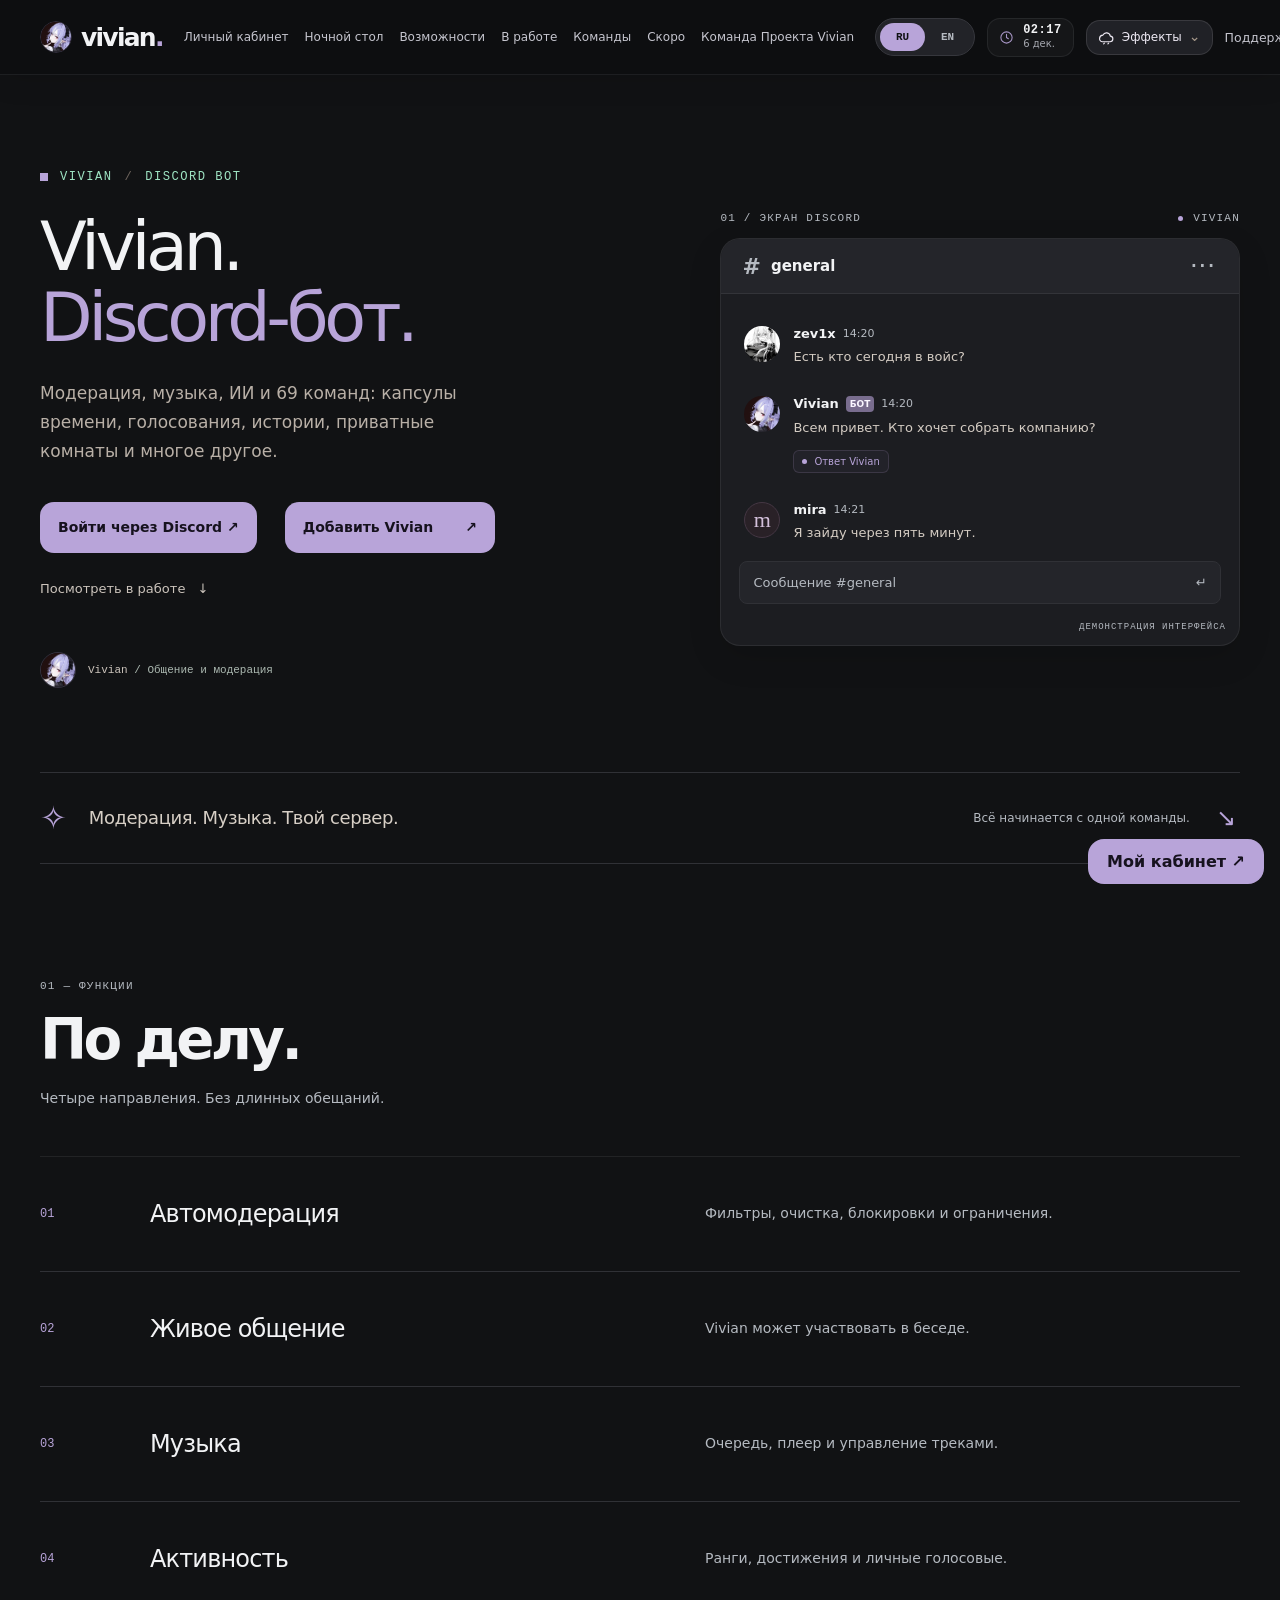
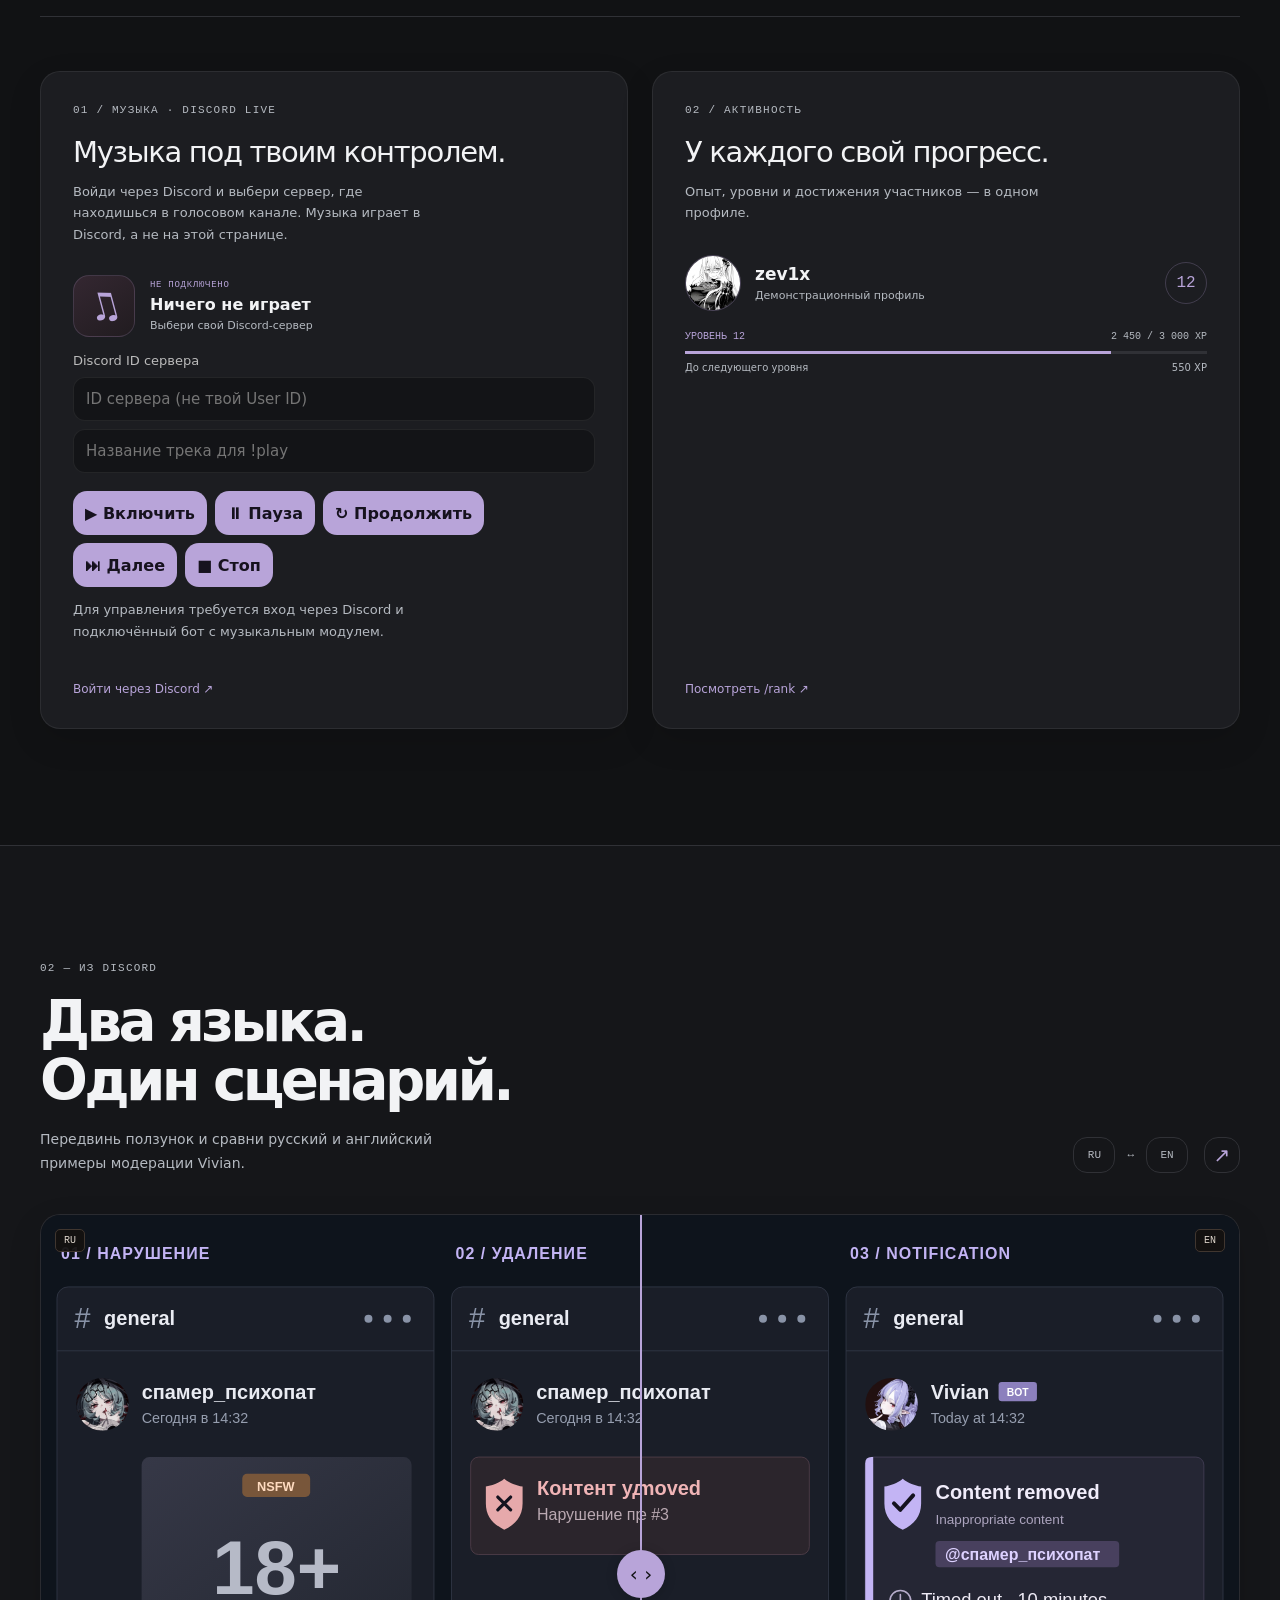
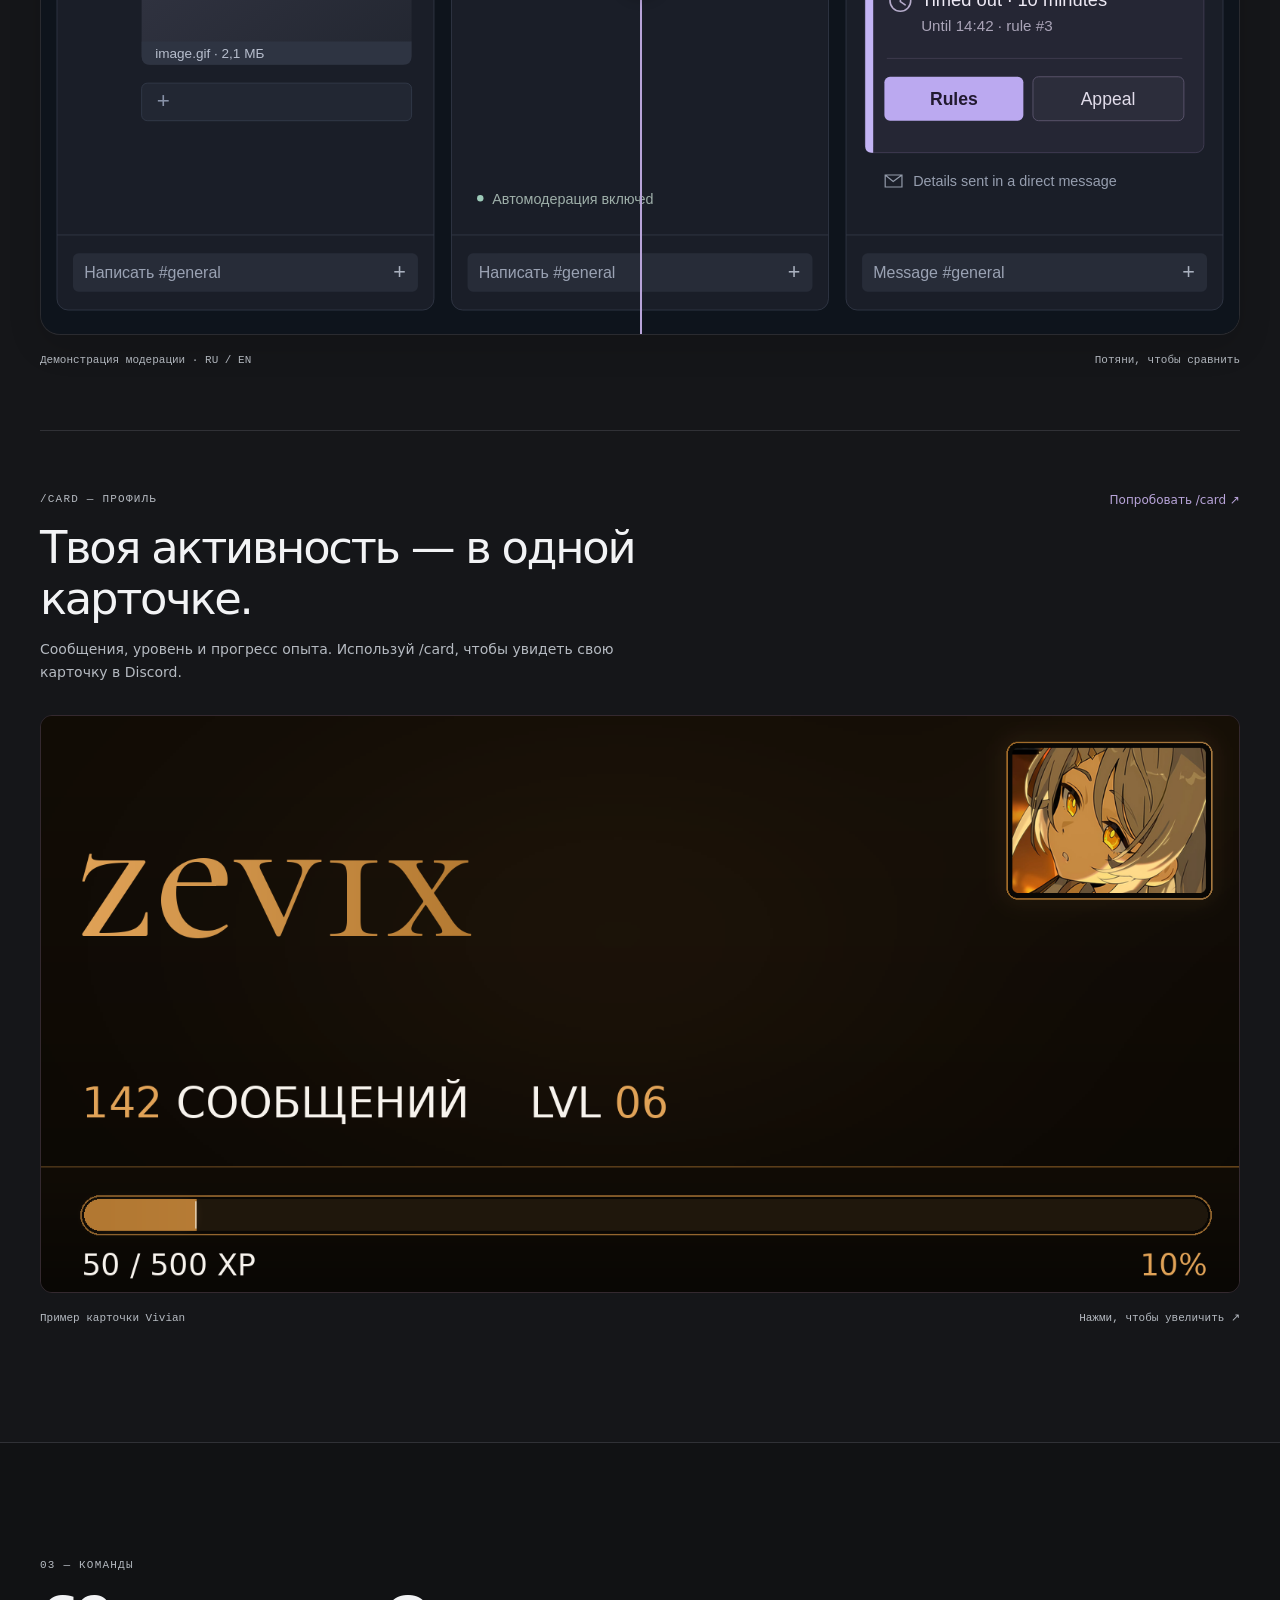
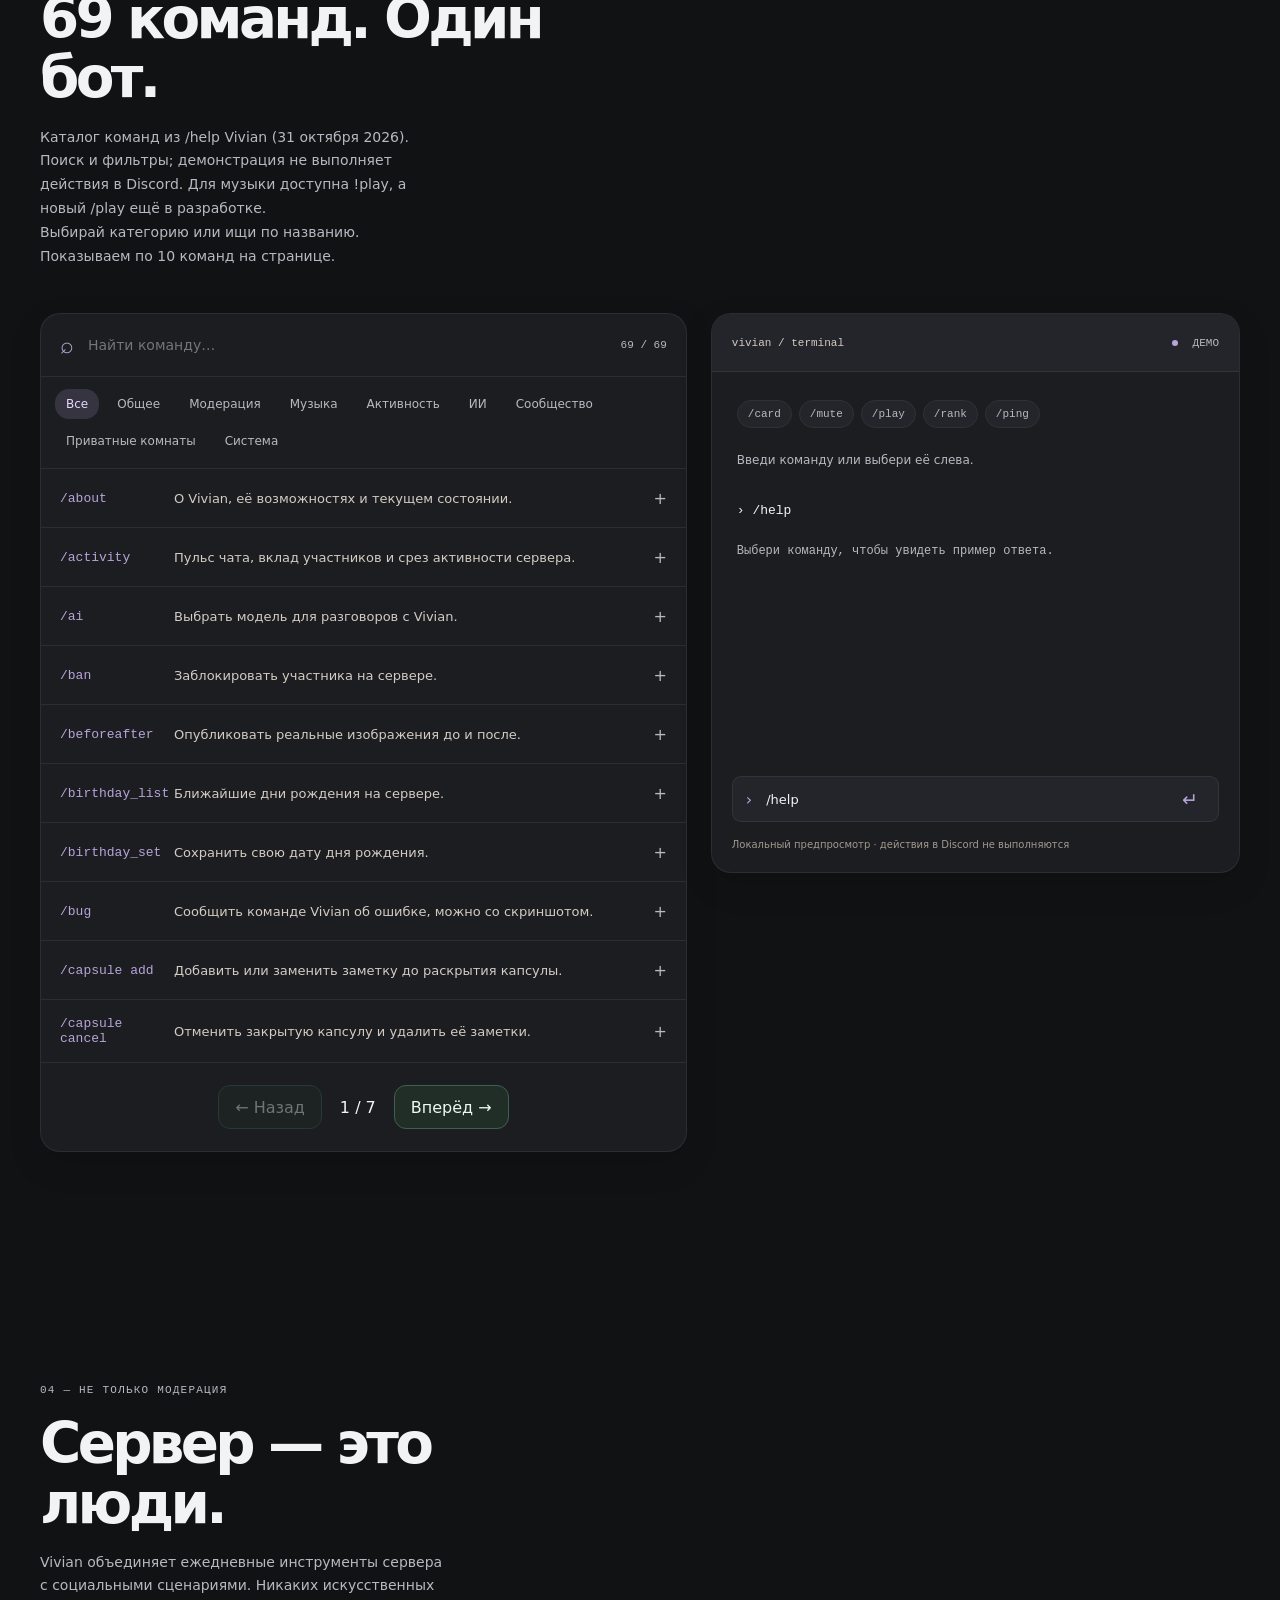
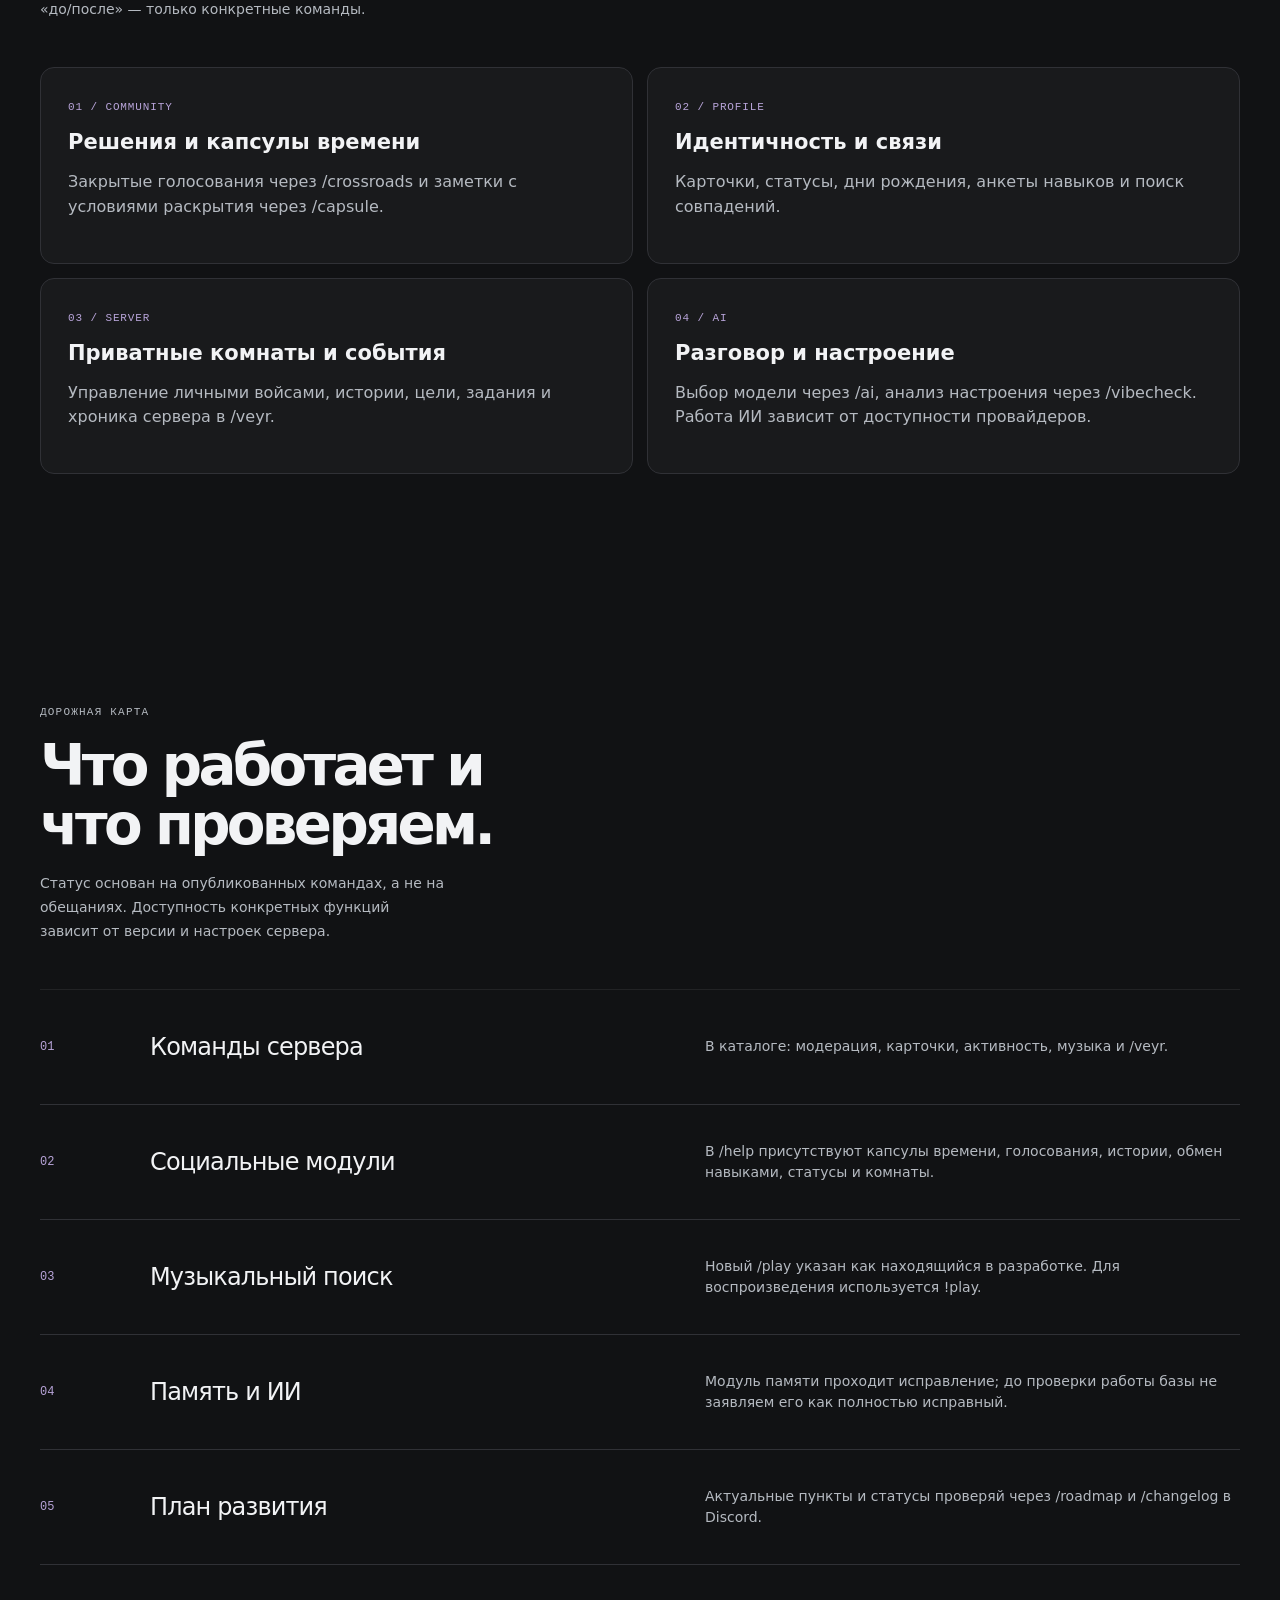
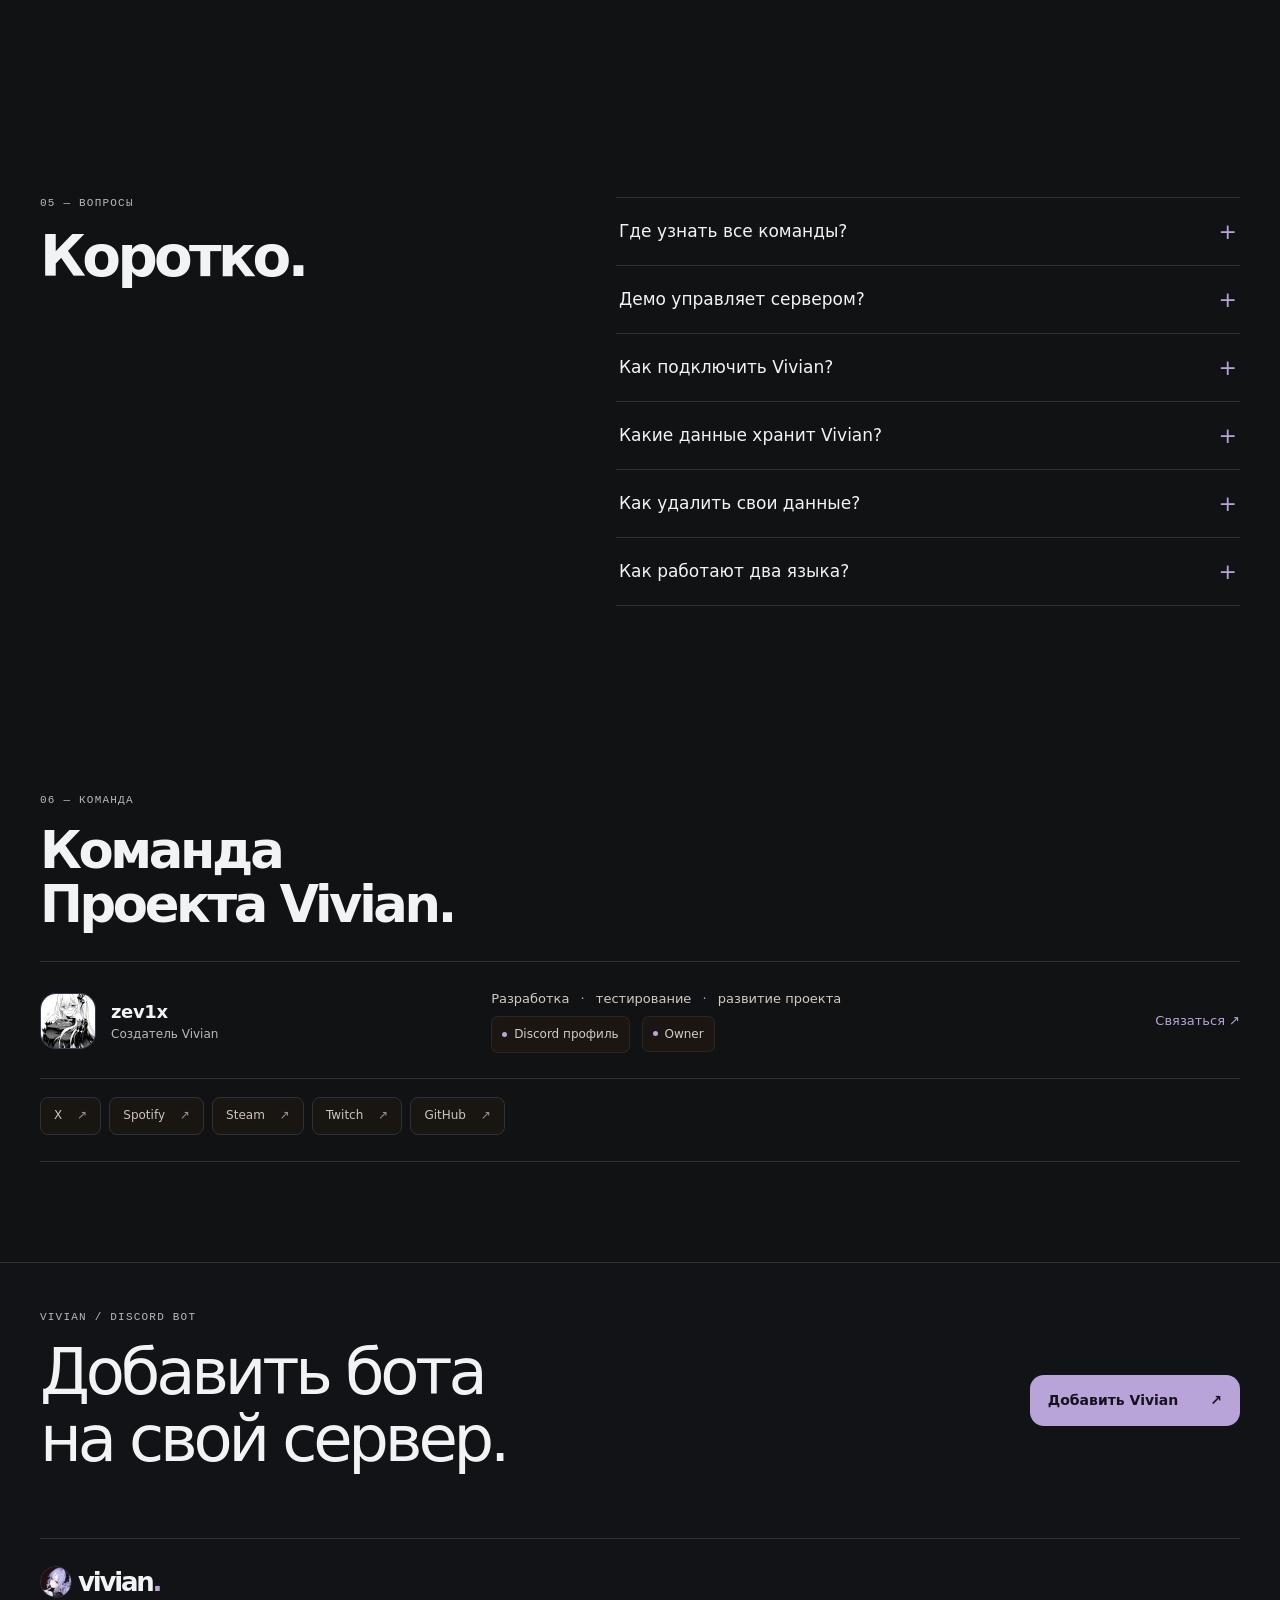
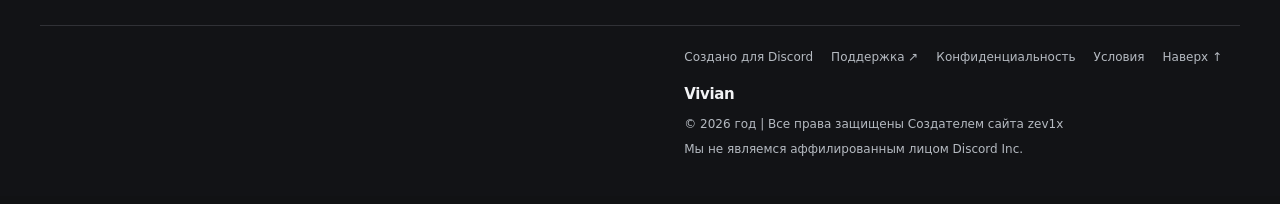
==== commit e674da76: "Add files via upload" ====
--- a/site/index.html
+++ b/site/index.html
@@ -1,6 +1,6 @@
 <!DOCTYPE html>
 
-<html lang="ru"><head><meta charset="utf-8"/><meta content="width=device-width, initial-scale=1" name="viewport"/><meta content="#0e0d0c" name="theme-color"/><title>Vivian — Discord-бот</title><meta content="Vivian: общение, модерация, музыка, активность и команды." name="description"/><meta content="website" property="og:type"/><meta content="Vivian — Discord-бот" property="og:title"/><meta content="Vivian: общение, модерация, музыка, активность и команды." property="og:description"/><meta content="https://esil.life/vivian-card.png" property="og:image"/><meta content="summary_large_image" name="twitter:card"/><link href="styles.css" rel="stylesheet"/><link href="theme.css" rel="stylesheet"/><link href="vivian-avatar.png" rel="icon" type="image/png"/><link href="https://vivian.lat/" rel="canonical"/><meta content="https://vivian.lat/" property="og:url"/><meta content="ru_RU" property="og:locale"/><link href="web2.css" rel="stylesheet"/><link href="web2-ui.css" rel="stylesheet"/><link href="vivian-2.3.css?v=2.5" rel="stylesheet"/><link rel="stylesheet" href="site-clock.css?v=2.6"/></head><body>
+<html lang="ru"><head><meta charset="utf-8"/><meta content="width=device-width, initial-scale=1" name="viewport"/><meta content="#0e0d0c" name="theme-color"/><title>Vivian — Discord-бот</title><meta content="Vivian: общение, модерация, музыка, активность и команды." name="description"/><meta content="website" property="og:type"/><meta content="Vivian — Discord-бот" property="og:title"/><meta content="Vivian: общение, модерация, музыка, активность и команды." property="og:description"/><meta content="https://esil.life/vivian-card.png" property="og:image"/><meta content="summary_large_image" name="twitter:card"/><link href="styles.css" rel="stylesheet"/><link href="theme.css" rel="stylesheet"/><link href="vivian-avatar.png" rel="icon" type="image/png"/><link href="https://vivian.lat/" rel="canonical"/><meta content="https://vivian.lat/" property="og:url"/><meta content="ru_RU" property="og:locale"/><link href="web2.css" rel="stylesheet"/><link href="web2-ui.css" rel="stylesheet"/><link href="vivian-2.3.css?v=2.5" rel="stylesheet"/><link rel="stylesheet" href="site-clock.css?v=2.6"/><link rel="stylesheet" href="vivian-2.7-motion.css?v=2.7"></head><body>
 <canvas aria-hidden="true" class="weather-canvas" hidden="" id="weather-canvas"></canvas>
 <header class="header"><div class="shell header-inner"><a class="brand" href="#top"><span class="mark"><img alt="" height="32" loading="lazy" src="vivian-avatar.png" width="32"/></span><span>vivian<span class="brand-period">.</span></span></a><nav aria-label="Разделы" class="nav"><a href="dashboard.html">Личный кабинет</a><a href="social.html">Ночной стол</a><a href="#capabilities">Возможности</a><a href="#preview">В работе</a><a href="#commands">Команды</a><a href="#roadmap">Скоро</a><a href="#team">Команда Проекта Vivian</a></nav><div class="header-right"><div aria-label="Язык сайта" class="language-switch" data-language="ru" id="language-switch" role="group"><span aria-hidden="true" class="language-thumb"></span><button aria-pressed="true" data-lang="ru" lang="ru" type="button">RU</button><button aria-pressed="false" data-lang="en" lang="en" type="button">EN</button></div><div class="site-time-pill site-clock" aria-label="Локальные дата и время" title="Время по настройкам устройства"><svg class="site-clock-icon" xmlns="http://www.w3.org/2000/svg" width="15" height="15" viewBox="0 0 24 24" fill="none" stroke="currentColor" stroke-width="1.7" stroke-linecap="round" stroke-linejoin="round" aria-hidden="true"><circle cx="12" cy="12" r="9"/><path d="M12 7v5l3 2"/></svg><span class="site-clock-text"><time class="site-time-value" data-site-time>--:--</time><span class="site-time-date" data-site-date>—</span></span></div><div class="weather-control" id="weather-control">
 <button aria-controls="weather-panel" aria-expanded="false" aria-label="Настройки фоновых эффектов" class="weather-trigger" id="weather-trigger" title="Фоновые эффекты" type="button">
@@ -22,4 +22,4 @@
 <section class="section shell capability-depth" id="compare"><div class="section-intro"><div class="index-label">04 — НЕ ТОЛЬКО МОДЕРАЦИЯ</div><h2>Сервер — это люди.</h2><p>Vivian объединяет ежедневные инструменты сервера с социальными сценариями. Никаких искусственных «до/после» — только конкретные команды.</p></div><div class="depth-grid"><article><span>01 / COMMUNITY</span><h3>Решения и капсулы времени</h3><p>Закрытые голосования через /crossroads и заметки с условиями раскрытия через /capsule.</p></article><article><span>02 / PROFILE</span><h3>Идентичность и связи</h3><p>Карточки, статусы, дни рождения, анкеты навыков и поиск совпадений.</p></article><article><span>03 / SERVER</span><h3>Приватные комнаты и события</h3><p>Управление личными войсами, истории, цели, задания и хроника сервера в /veyr.</p></article><article><span>04 / AI</span><h3>Разговор и настроение</h3><p>Выбор модели через /ai, анализ настроения через /vibecheck. Работа ИИ зависит от доступности провайдеров.</p></article></div></section>
 <section class="section shell" id="roadmap"><div class="section-intro"><div class="index-label">ДОРОЖНАЯ КАРТА</div><h2>Что работает и что проверяем.</h2><p>Статус основан на опубликованных командах, а не на обещаниях. Доступность конкретных функций зависит от версии и настроек сервера.</p></div><div class="feature-table"><div class="feature-row"><span class="feat-no">01</span><h3>Команды сервера</h3><p>В каталоге: модерация, карточки, активность, музыка и /veyr.</p><span class="feat-arrow">✓</span></div><div class="feature-row"><span class="feat-no">02</span><h3>Социальные модули</h3><p>В /help присутствуют капсулы времени, голосования, истории, обмен навыками, статусы и комнаты.</p><span class="feat-arrow">✓</span></div><div class="feature-row"><span class="feat-no">03</span><h3>Музыкальный поиск</h3><p>Новый /play указан как находящийся в разработке. Для воспроизведения используется !play.</p><span class="feat-arrow">…</span></div><div class="feature-row"><span class="feat-no">04</span><h3>Память и ИИ</h3><p>Модуль памяти проходит исправление; до проверки работы базы не заявляем его как полностью исправный.</p><span class="feat-arrow">…</span></div><div class="feature-row"><span class="feat-no">05</span><h3>План развития</h3><p>Актуальные пункты и статусы проверяй через /roadmap и /changelog в Discord.</p><span class="feat-arrow">↗</span></div></div></section>
 <section class="section shell questions" id="faq"><div class="section-intro"><div class="index-label">05 — ВОПРОСЫ</div><h2>Коротко.</h2></div><div class="faq-list"><details><summary>Где узнать все команды? <span>+</span></summary><p>В Discord используй <code>/help</code>. На этой странице есть поиск по командам.</p></details><details><summary>Демо управляет сервером? <span>+</span></summary><p>Нет. Команды на сайте — локальная демонстрация. Они не выполняют действия в Discord.</p></details><details><summary>Как подключить Vivian? <span>+</span></summary><p>Перейди по кнопке «Добавить Vivian». Выбери сервер и подтверди добавление в Discord.</p></details><details><summary>Какие данные хранит Vivian? <span>+</span></summary><p>Vivian использует Discord ID, служебные настройки, активность и записи диалогов для отдельных функций. Условия хранения зависят от типа данных и конфигурации. Подробности и запрос удаления — в <a href="privacy.html">политике конфиденциальности</a></p></details><details><summary>Как удалить свои данные? <span>+</span></summary><p>Напиши на <a href="https://discord.gg/d9XwE4tsXc" rel="noreferrer" target="_blank">сервер поддержки</a> с запросом на удаление данных. Срок обработки уточняется в поддержке.</p></details><details><summary>Как работают два языка? <span>+</span></summary><p>Переключатель RU / EN переводит весь сайт. Ползунок в блоке модерации позволяет сравнить оба примера.</p></details></div></section><section class="section shell team-section" id="team"><div class="section-intro"><div class="index-label">06 — КОМАНДА</div><h2>Команда Проекта Vivian.</h2></div><div class="team-list"><div class="team-entry"><div class="team-identity"><img alt="Аватар zev1x" class="team-avatar" loading="lazy" src="zev1x-avatar.png"/><div class="name-role"><a aria-label="Профиль zev1x в Discord" class="team-profile-link" href="https://discord.com/users/1515028662452224074" rel="noopener noreferrer" target="_blank"><strong>zev1x</strong></a><span>Создатель Vivian</span></div></div><div class="team-stack"><div class="team-details">Разработка <span class="team-dot">·</span> тестирование <span class="team-dot">·</span> развитие проекта</div><div class="team-meta"><span class="team-badge"><i></i> Discord профиль</span><span class="team-badge"><i></i> Owner</span></div></div><a class="team-link" href="https://discord.com/users/1515028662452224074" rel="noopener noreferrer" target="_blank">Связаться ↗</a><nav aria-label="Страницы zev1x" class="team-socials"><a aria-label="zev1x в X" href="https://x.com/aeziyaaa" rel="noopener noreferrer" target="_blank"><span>X</span><span aria-hidden="true">↗</span></a><a aria-label="zev1x в Spotify" href="https://open.spotify.com/user/31klpiztydcvcvrmlfqnz76p3wwm" rel="noopener noreferrer" target="_blank"><span>Spotify</span><span aria-hidden="true">↗</span></a><a aria-label="zev1x в Steam" href="https://steamcommunity.com/profiles/76561198764413497" rel="noopener noreferrer" target="_blank"><span>Steam</span><span aria-hidden="true">↗</span></a><a aria-label="zev1x в Twitch" href="https://www.twitch.tv/zev1_x" rel="noopener noreferrer" target="_blank"><span>Twitch</span><span aria-hidden="true">↗</span></a><a aria-label="zev1x в GitHub" href="https://github.com/shyvqqe" rel="noopener noreferrer" target="_blank"><span>GitHub</span><span aria-hidden="true">↗</span></a></nav></div></div></section></main>
-<footer class="footer"><div class="shell"><div class="footer-main"><div><div class="index-label">VIVIAN / DISCORD BOT</div><h2>Добавить бота<br/>на свой сервер.</h2></div><a class="primary-btn" data-invite="" href="https://discord.com/oauth2/authorize?client_id=1553826513474945114" rel="noreferrer" target="_blank">Добавить Vivian <span>↗</span></a></div><div class="footer-bar"><a class="brand" href="#top"><span class="mark"><img alt="" height="32" loading="lazy" src="vivian-avatar.png" width="32"/></span><span>vivian<span class="brand-period">.</span></span></a></div><div class="footer-legal"><div class="footer-legal-content"><div class="footer-legal-links"><span>Создано для Discord</span><a href="https://discord.gg/d9XwE4tsXc" rel="noreferrer" target="_blank">Поддержка ↗</a><a href="privacy.html">Конфиденциальность</a><a href="terms.html">Условия</a><a href="#top">Наверх ↑</a></div><div class="footer-legal-name">Vivian</div><div>© 2026 год | Все права защищены Создателем сайта <a class="footer-author-link" href="https://discord.com/users/1515028662452224074" rel="noopener noreferrer" target="_blank">zev1x</a></div><div>Мы не являемся аффилированным лицом Discord Inc.</div></div></div></div></footer><script defer="" src="i18n.js"></script><script defer="" src="site.js"></script><script defer="" src="weather.js?v=2.5"></script><div class="web2-float"><a href="dashboard.html">Мой кабинет ↗</a></div><script defer="" src="music-web.js"></script><script defer="" src="vivian-cursor.js?v=2.5"></script><script defer src="vivian-motion.js?v=2.5"></script><script defer src="site-time.js?v=2.6"></script></body></html>+<footer class="footer"><div class="shell"><div class="footer-main"><div><div class="index-label">VIVIAN / DISCORD BOT</div><h2>Добавить бота<br/>на свой сервер.</h2></div><a class="primary-btn" data-invite="" href="https://discord.com/oauth2/authorize?client_id=1553826513474945114" rel="noreferrer" target="_blank">Добавить Vivian <span>↗</span></a></div><div class="footer-bar"><a class="brand" href="#top"><span class="mark"><img alt="" height="32" loading="lazy" src="vivian-avatar.png" width="32"/></span><span>vivian<span class="brand-period">.</span></span></a></div><div class="footer-legal"><div class="footer-legal-content"><div class="footer-legal-links"><span>Создано для Discord</span><a href="https://discord.gg/d9XwE4tsXc" rel="noreferrer" target="_blank">Поддержка ↗</a><a href="privacy.html">Конфиденциальность</a><a href="terms.html">Условия</a><a href="#top">Наверх ↑</a></div><div class="footer-legal-name">Vivian</div><div>© 2026 год | Все права защищены Создателем сайта <a class="footer-author-link" href="https://discord.com/users/1515028662452224074" rel="noopener noreferrer" target="_blank">zev1x</a></div><div>Мы не являемся аффилированным лицом Discord Inc.</div></div></div></div></footer><script defer="" src="i18n.js"></script><script defer="" src="site.js"></script><script defer="" src="weather.js?v=2.5"></script><div class="web2-float"><a href="dashboard.html">Мой кабинет ↗</a></div><script defer="" src="music-web.js"></script><script defer="" src="vivian-cursor.js?v=2.5"></script><script defer src="vivian-motion.js?v=2.5"></script><script defer src="site-time.js?v=2.6"></script><script defer src="vivian-2.7-motion.js?v=2.7"></script></body></html>
--- a/site/vivian-2.7-motion.css
+++ b/site/vivian-2.7-motion.css
@@ -0,0 +1,20 @@
+/* Vivian 2.7 · restrained premium motion */
+:root { --motion-ease: cubic-bezier(.2,.85,.24,1); }
+/* Liquid navigation underline */
+.header .nav a { position:relative; transition:color .2s ease,opacity .2s ease!important; }
+.header .nav a::after { content:""; position:absolute;left:0;right:0;bottom:-8px;height:2px;background:var(--accent,#b8a4d9);border-radius:5px;transform:scaleX(0);transform-origin:left;opacity:.8;transition:transform .28s var(--motion-ease);pointer-events:none; }
+.header .nav a:hover::after,.header .nav a:focus-visible::after { transform:scaleX(1); }
+/* Quiet button reflection, no cursor interception */
+.primary-btn,.small-cta,.btn { position:relative;overflow:hidden;isolation:isolate; }
+.primary-btn::after,.small-cta::after,.btn::after {content:"";position:absolute;inset:0;pointer-events:none;opacity:0;background:linear-gradient(115deg,transparent 20%,rgba(255,255,255,.17) 48%,transparent 70%);transform:translateX(-110%);transition:transform .65s ease,opacity .25s ease;}
+.primary-btn:hover::after,.small-cta:hover::after,.btn:hover::after {opacity:1;transform:translateX(110%);}
+/* Progressive reveal only after JS adds class; no content hidden if script fails */
+.motion-ready .motion-reveal{opacity:0;transform:translate3d(0,24px,0);filter:blur(3px);transition:opacity .72s var(--motion-ease),transform .72s var(--motion-ease),filter .72s ease;transition-delay:var(--reveal-delay,0ms);}
+.motion-ready .motion-reveal.motion-visible{opacity:1;transform:none;filter:none;}
+.motion-card {transition:transform .3s var(--motion-ease),border-color .3s ease,box-shadow .3s ease!important;will-change:auto;}
+@media(hover:hover) and (pointer:fine){.motion-card:hover {transform:translateY(-5px);border-color:rgba(184,164,217,.35)!important;box-shadow:0 16px 34px rgba(0,0,0,.16);}}
+/* hero content intentionally gentle */
+.motion-hero{animation:motion-hero-in .85s var(--motion-ease) both;}
+@keyframes motion-hero-in{from{opacity:.35;transform:translateY(14px)}to{opacity:1;transform:none}}
+/* visible focus and no layout shift */
+@media(prefers-reduced-motion: reduce){.motion-ready .motion-reveal{opacity:1!important;transform:none!important;filter:none!important;transition:none!important}.motion-hero{animation:none!important}.motion-card,.header .nav a::after,.primary-btn::after,.small-cta::after,.btn::after{transition:none!important;transform:none!important}}
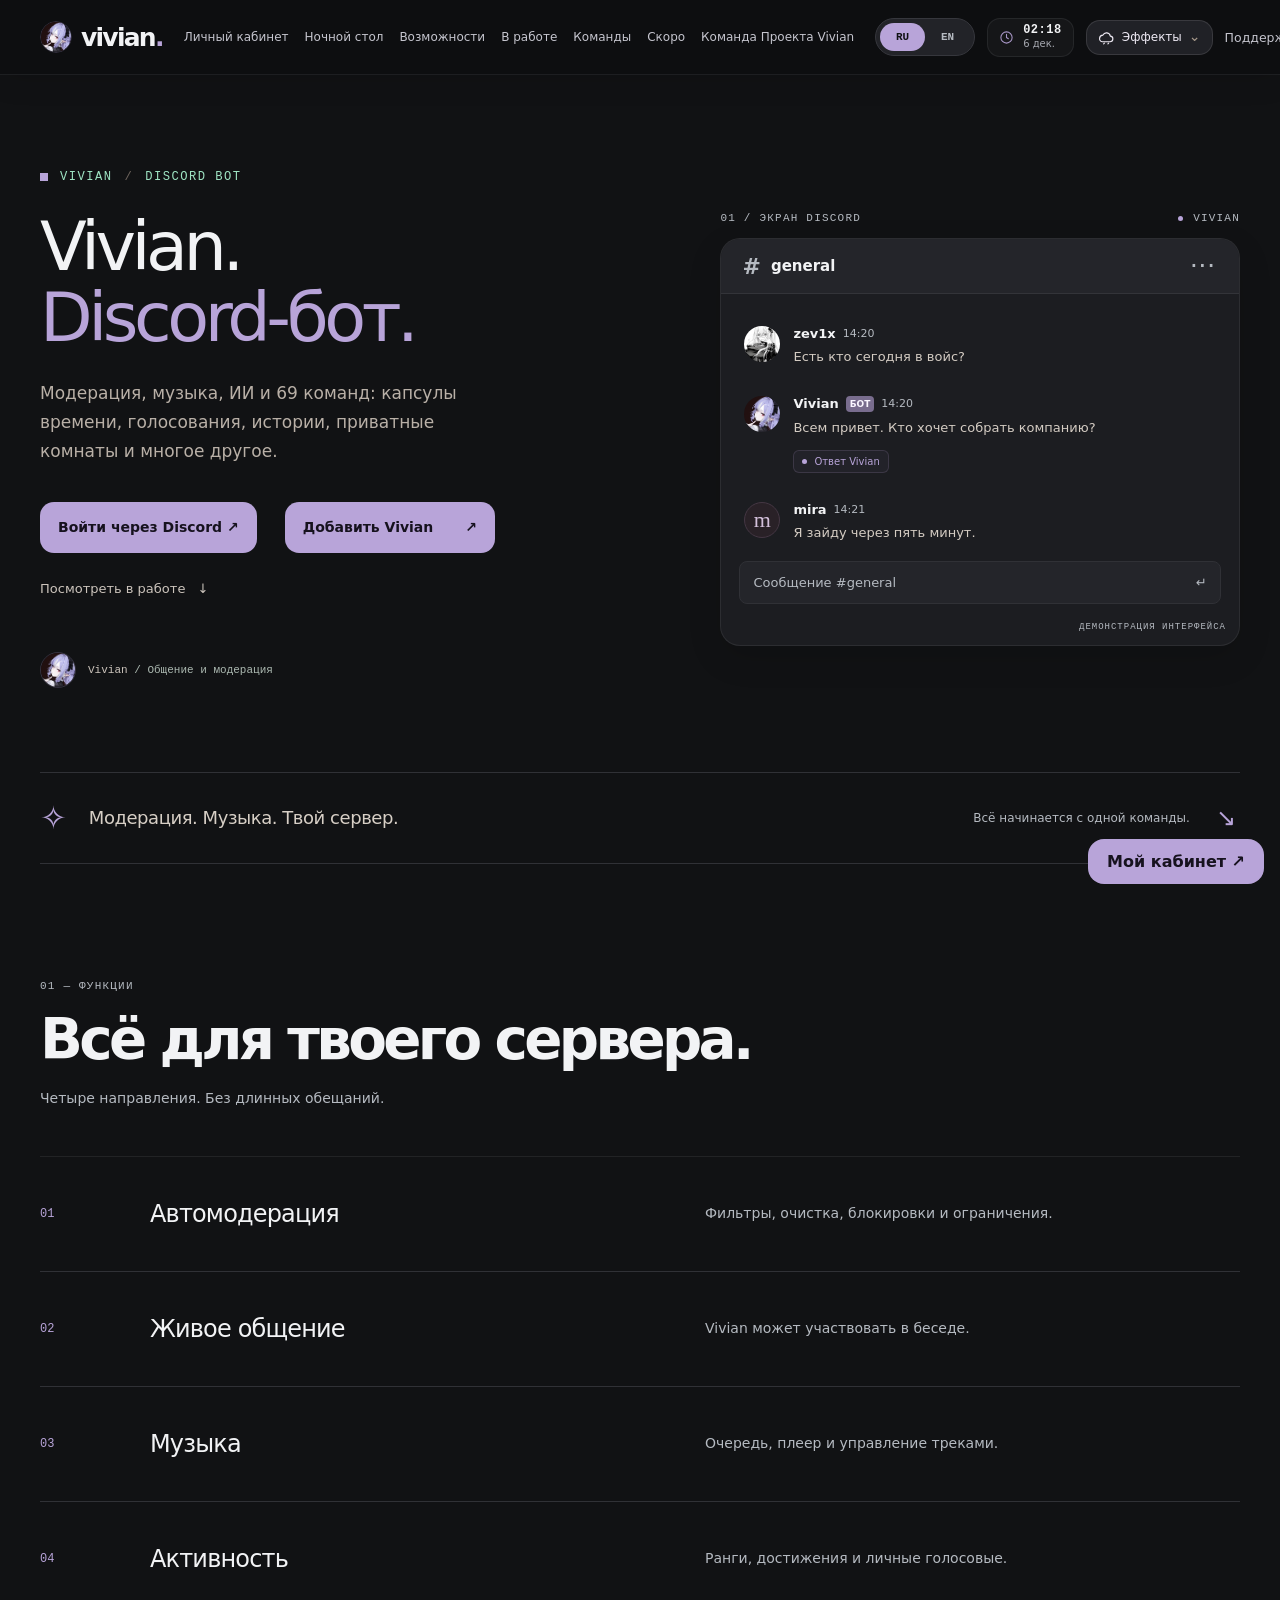
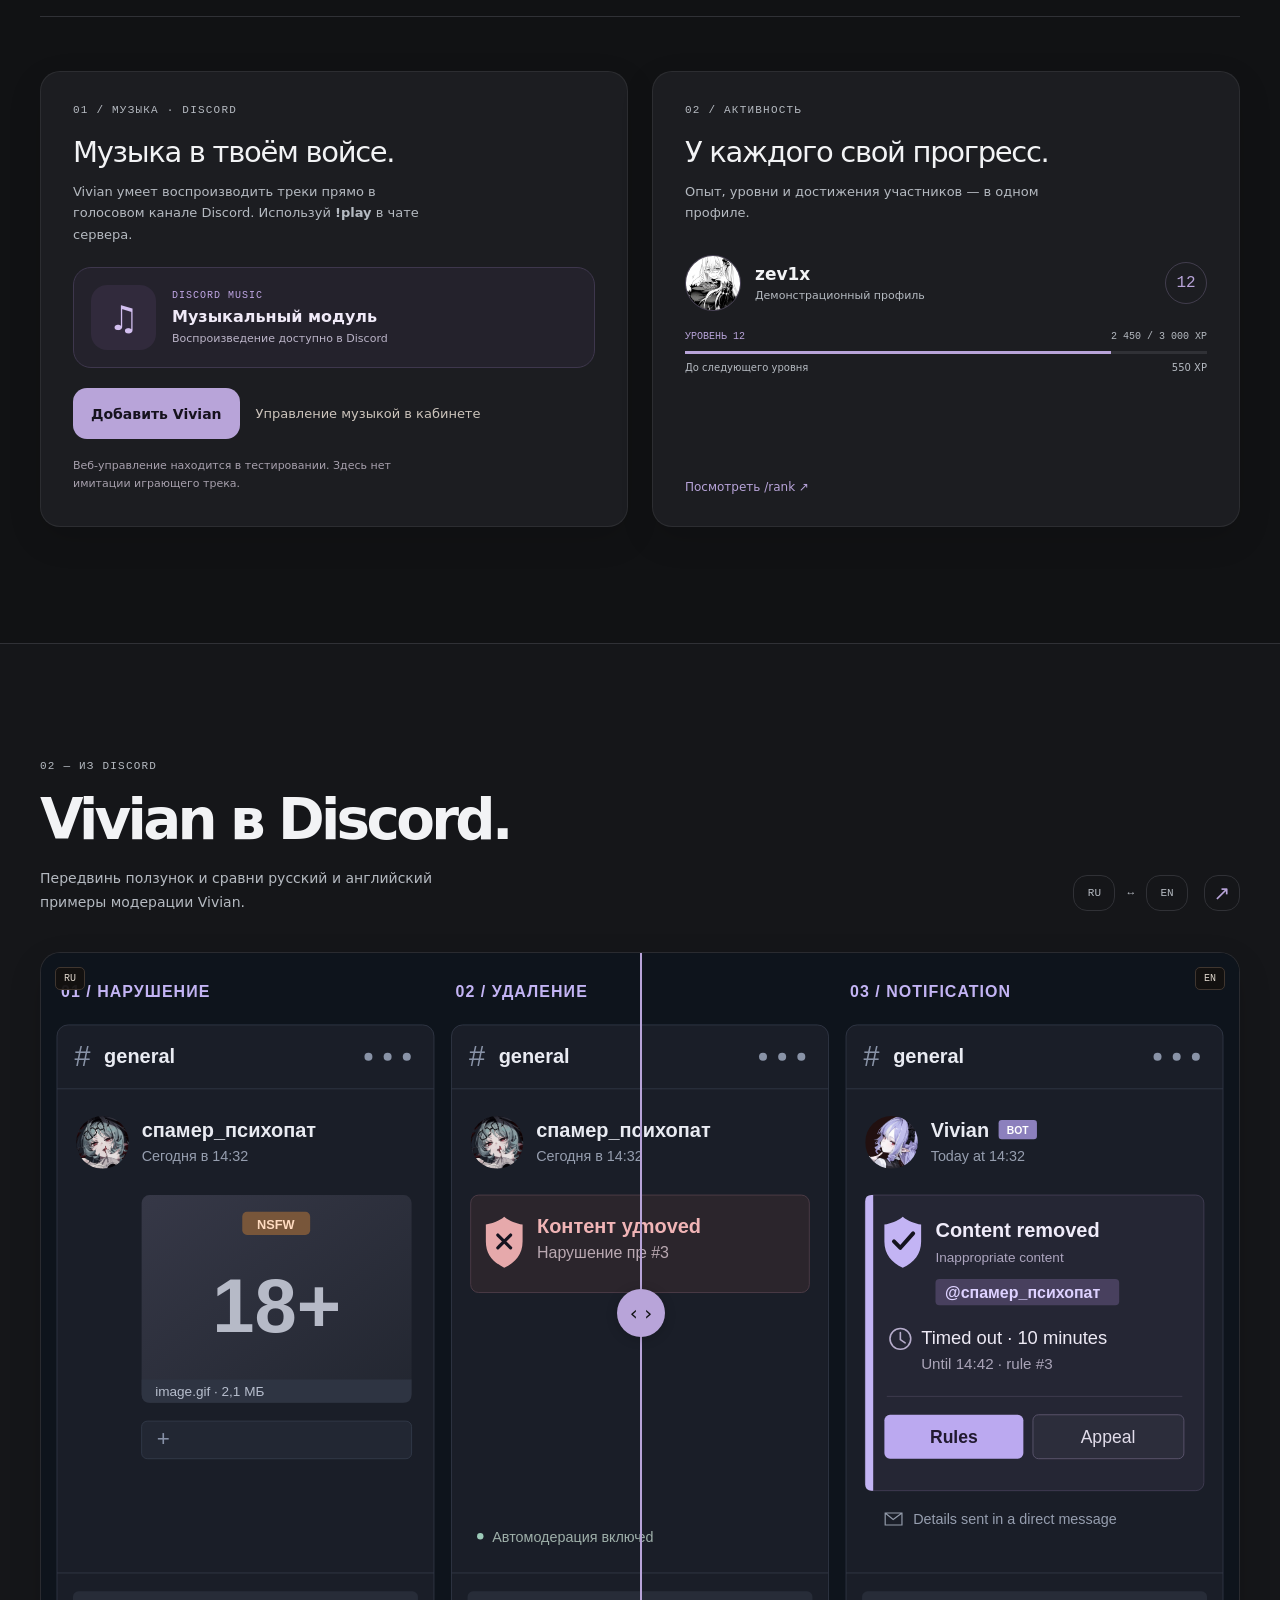
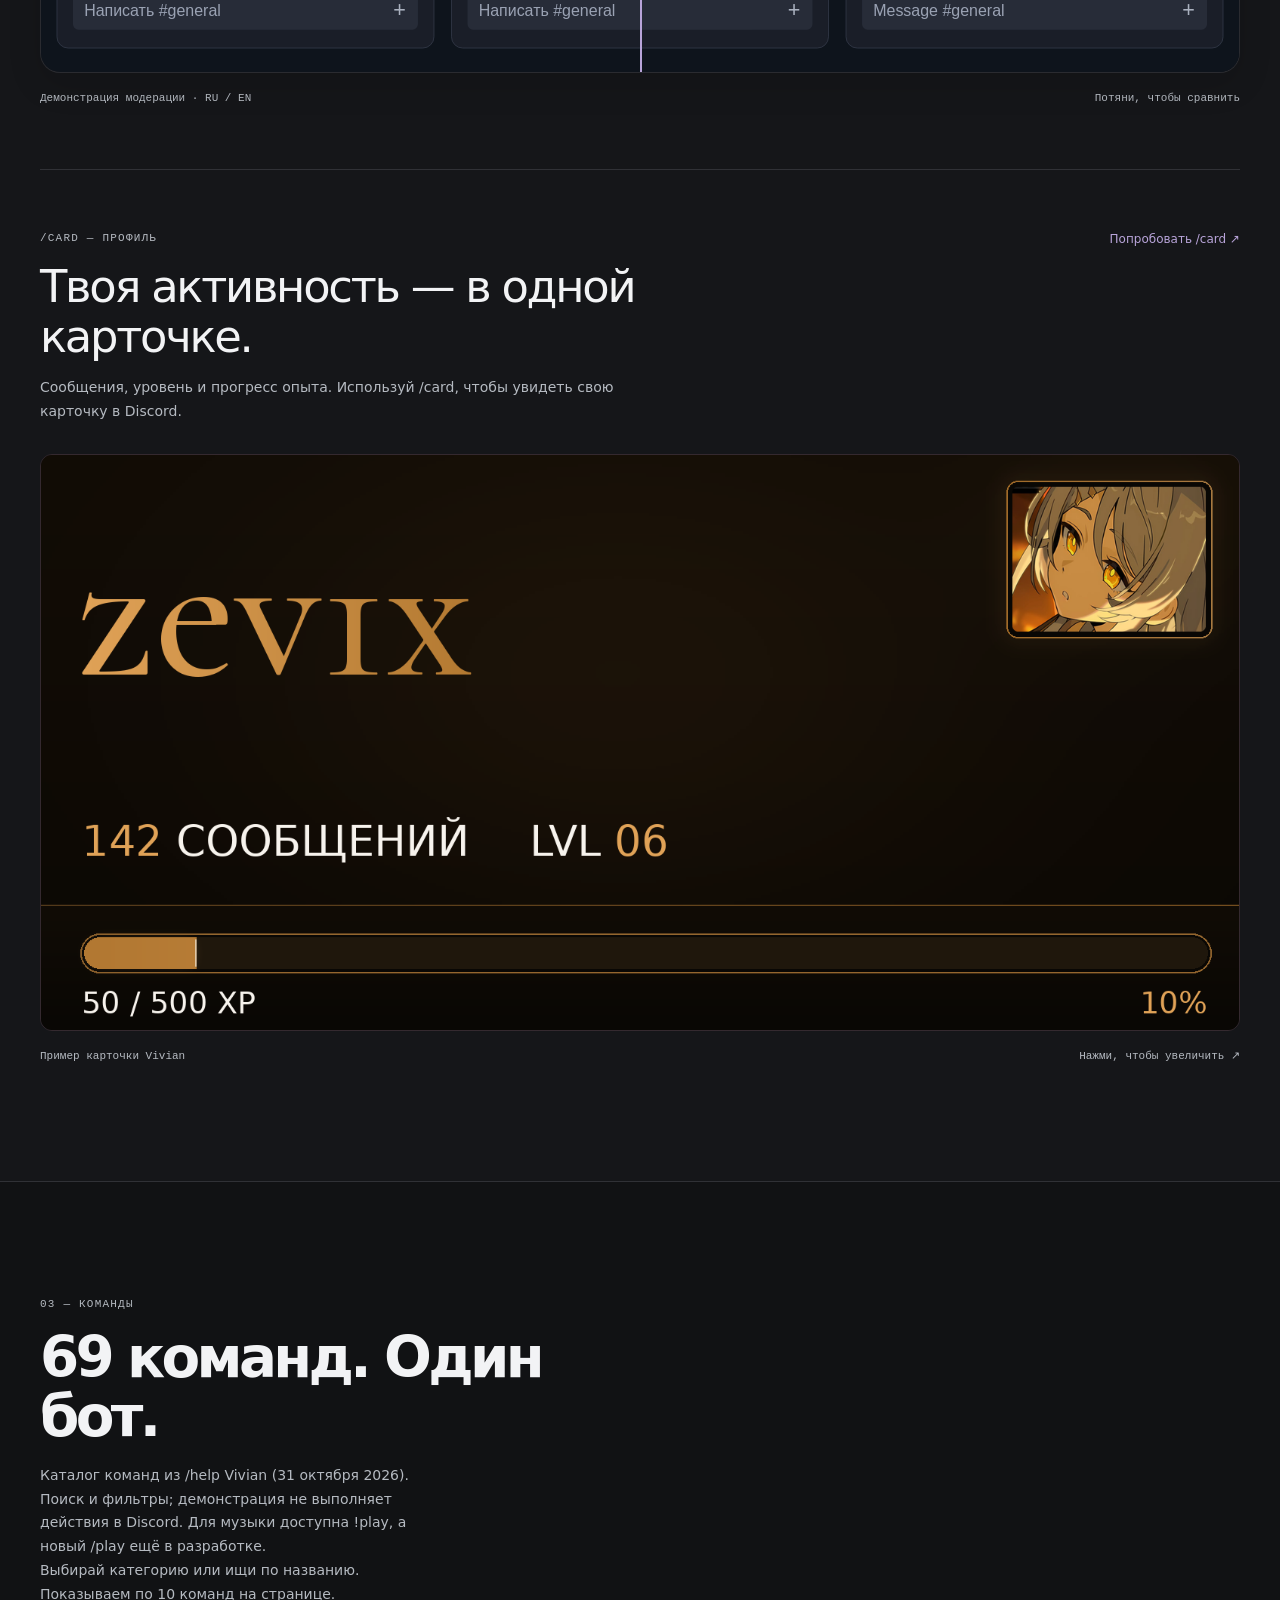
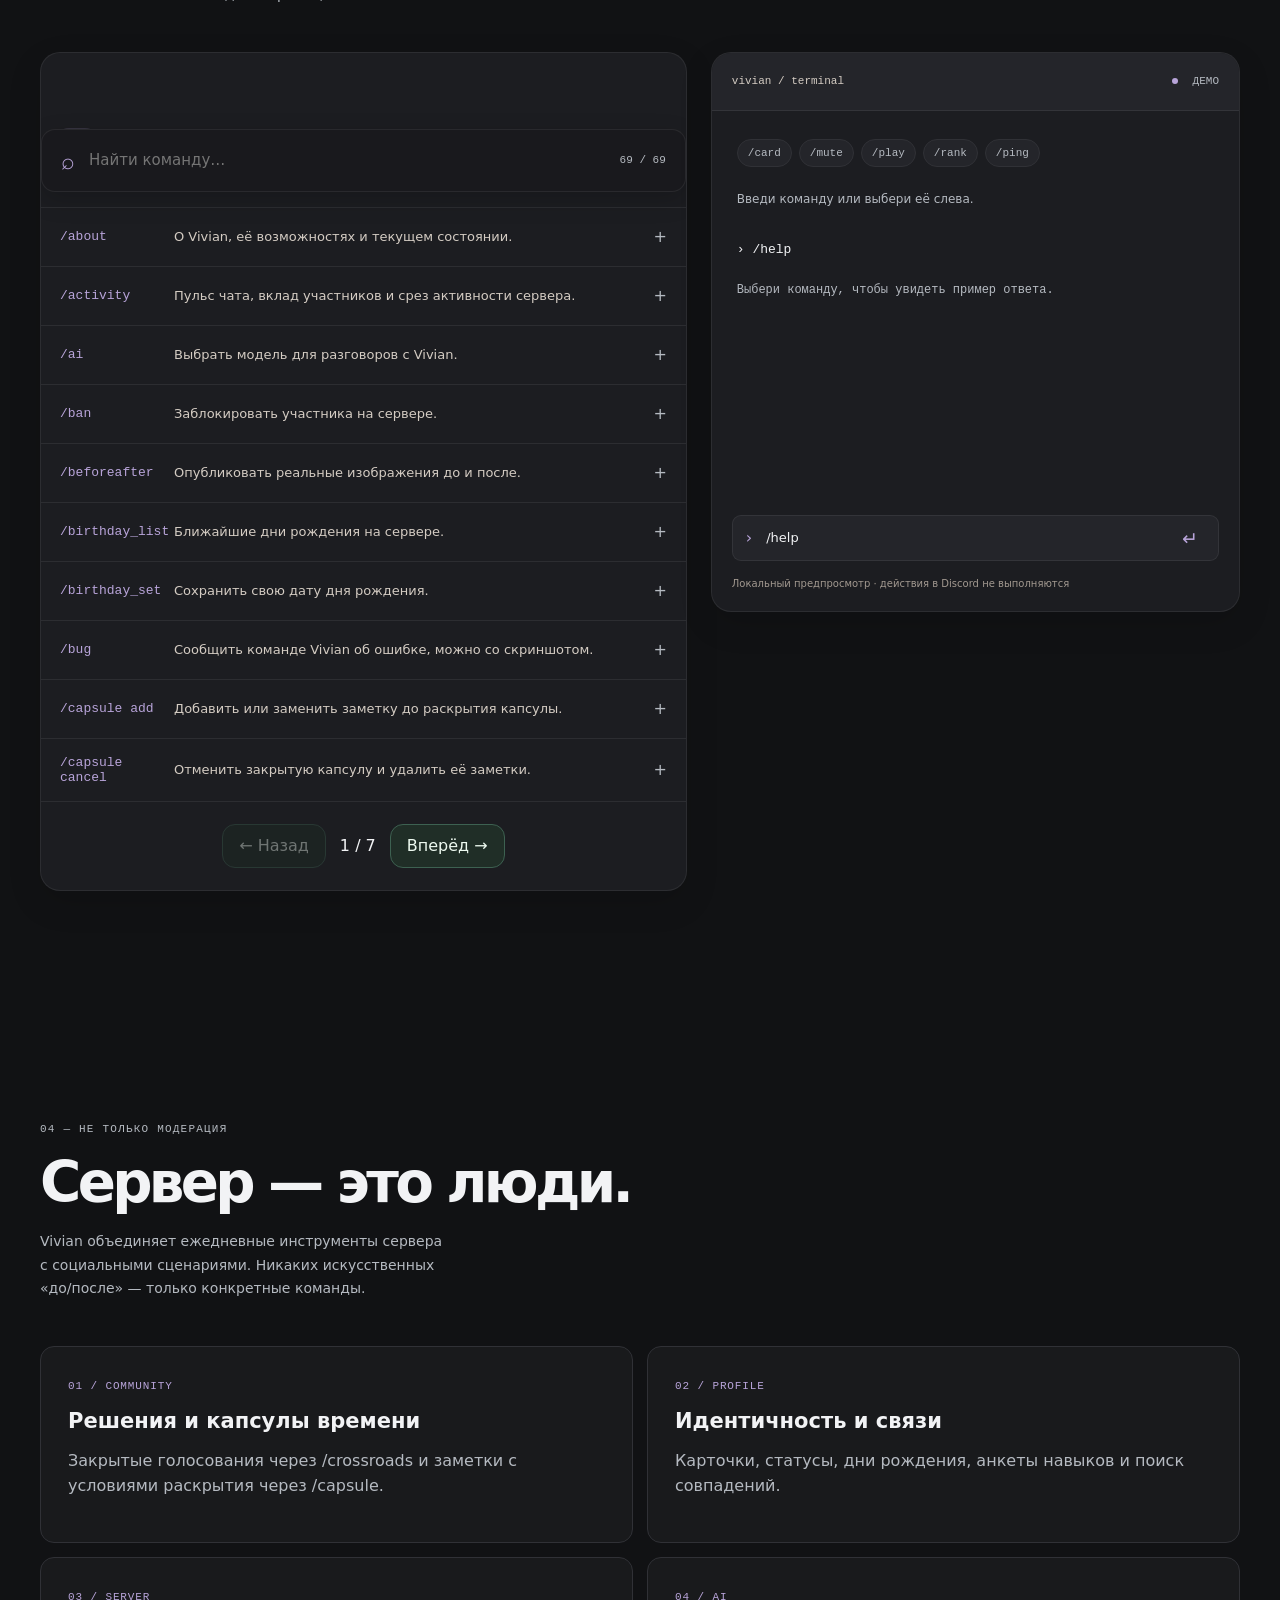
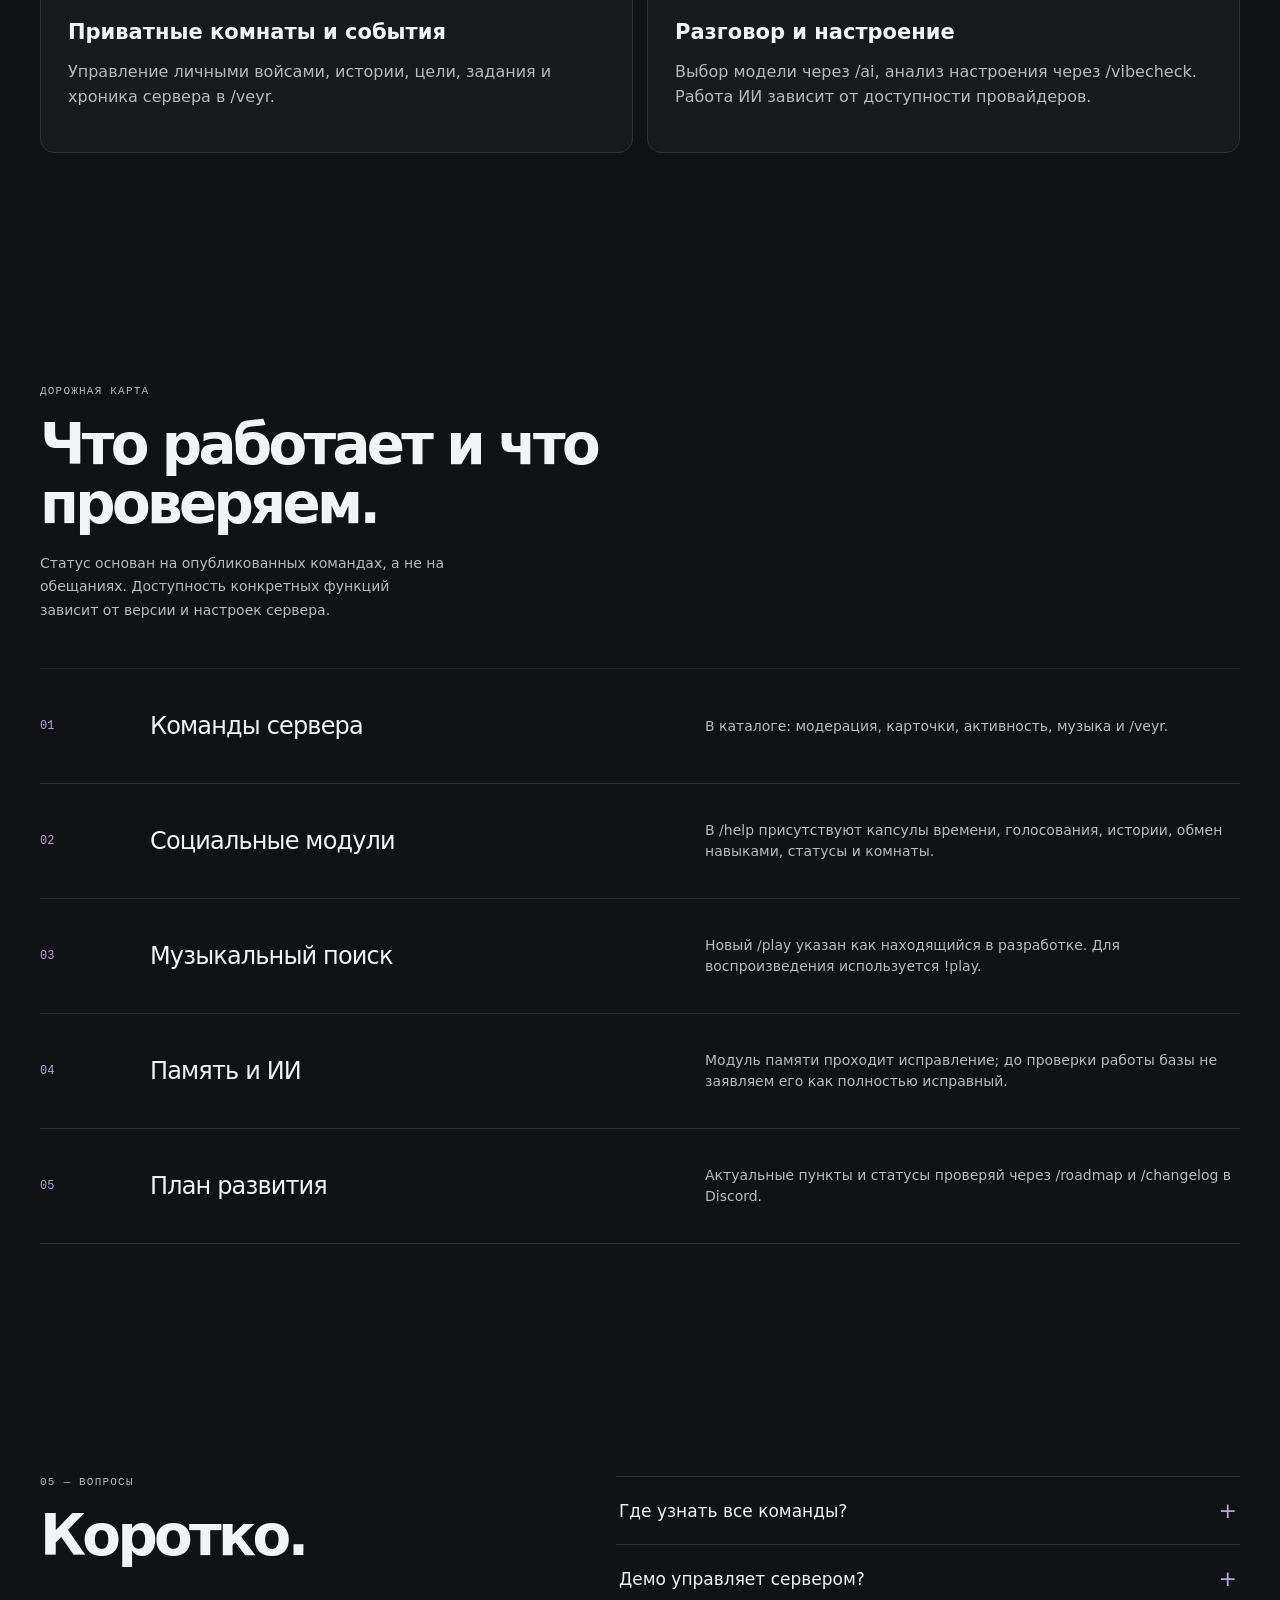
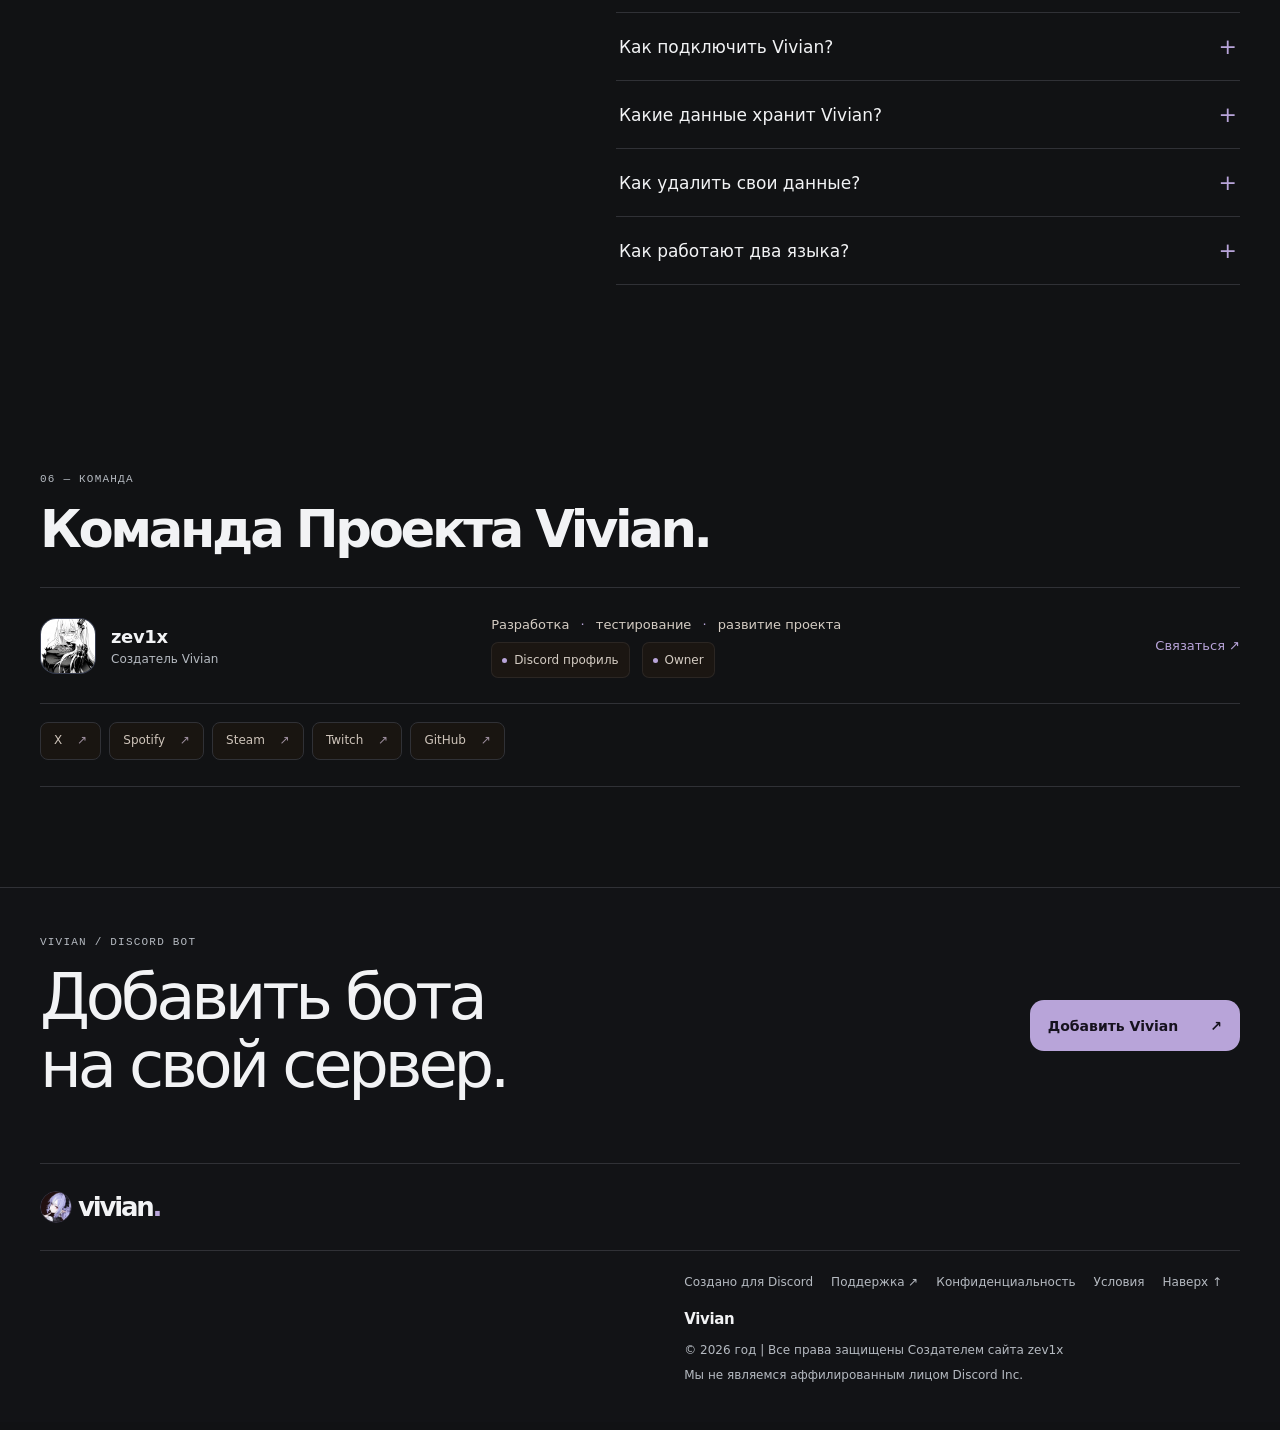
==== commit 28b8c786: "Add files via upload" ====
--- a/site/index.html
+++ b/site/index.html
@@ -1,6 +1,6 @@
 <!DOCTYPE html>
 
-<html lang="ru"><head><meta charset="utf-8"/><meta content="width=device-width, initial-scale=1" name="viewport"/><meta content="#0e0d0c" name="theme-color"/><title>Vivian — Discord-бот</title><meta content="Vivian: общение, модерация, музыка, активность и команды." name="description"/><meta content="website" property="og:type"/><meta content="Vivian — Discord-бот" property="og:title"/><meta content="Vivian: общение, модерация, музыка, активность и команды." property="og:description"/><meta content="https://esil.life/vivian-card.png" property="og:image"/><meta content="summary_large_image" name="twitter:card"/><link href="styles.css" rel="stylesheet"/><link href="theme.css" rel="stylesheet"/><link href="vivian-avatar.png" rel="icon" type="image/png"/><link href="https://vivian.lat/" rel="canonical"/><meta content="https://vivian.lat/" property="og:url"/><meta content="ru_RU" property="og:locale"/><link href="web2.css" rel="stylesheet"/><link href="web2-ui.css" rel="stylesheet"/><link href="vivian-2.3.css?v=2.5" rel="stylesheet"/><link rel="stylesheet" href="site-clock.css?v=2.6"/><link rel="stylesheet" href="vivian-2.7-motion.css?v=2.7"></head><body>
+<html lang="ru"><head><meta charset="utf-8"/><meta content="width=device-width, initial-scale=1" name="viewport"/><meta content="#0e0d0c" name="theme-color"/><title>Vivian — Discord-бот</title><meta content="Vivian: общение, модерация, музыка, активность и команды." name="description"/><meta content="website" property="og:type"/><meta content="Vivian — Discord-бот" property="og:title"/><meta content="Vivian: общение, модерация, музыка, активность и команды." property="og:description"/><meta content="https://esil.life/vivian-card.png" property="og:image"/><meta content="summary_large_image" name="twitter:card"/><link href="styles.css" rel="stylesheet"/><link href="theme.css" rel="stylesheet"/><link href="vivian-avatar.png" rel="icon" type="image/png"/><link href="https://vivian.lat/" rel="canonical"/><meta content="https://vivian.lat/" property="og:url"/><meta content="ru_RU" property="og:locale"/><link href="web2.css" rel="stylesheet"/><link href="web2-ui.css" rel="stylesheet"/><link href="vivian-2.3.css?v=2.5" rel="stylesheet"/><link rel="stylesheet" href="site-clock.css?v=2.6"/><link rel="stylesheet" href="vivian-2.7-motion.css?v=2.7"><link rel="stylesheet" href="vivian-3.1-fixes.css?v=3.1"/></head><body>
 <canvas aria-hidden="true" class="weather-canvas" hidden="" id="weather-canvas"></canvas>
 <header class="header"><div class="shell header-inner"><a class="brand" href="#top"><span class="mark"><img alt="" height="32" loading="lazy" src="vivian-avatar.png" width="32"/></span><span>vivian<span class="brand-period">.</span></span></a><nav aria-label="Разделы" class="nav"><a href="dashboard.html">Личный кабинет</a><a href="social.html">Ночной стол</a><a href="#capabilities">Возможности</a><a href="#preview">В работе</a><a href="#commands">Команды</a><a href="#roadmap">Скоро</a><a href="#team">Команда Проекта Vivian</a></nav><div class="header-right"><div aria-label="Язык сайта" class="language-switch" data-language="ru" id="language-switch" role="group"><span aria-hidden="true" class="language-thumb"></span><button aria-pressed="true" data-lang="ru" lang="ru" type="button">RU</button><button aria-pressed="false" data-lang="en" lang="en" type="button">EN</button></div><div class="site-time-pill site-clock" aria-label="Локальные дата и время" title="Время по настройкам устройства"><svg class="site-clock-icon" xmlns="http://www.w3.org/2000/svg" width="15" height="15" viewBox="0 0 24 24" fill="none" stroke="currentColor" stroke-width="1.7" stroke-linecap="round" stroke-linejoin="round" aria-hidden="true"><circle cx="12" cy="12" r="9"/><path d="M12 7v5l3 2"/></svg><span class="site-clock-text"><time class="site-time-value" data-site-time>--:--</time><span class="site-time-date" data-site-date>—</span></span></div><div class="weather-control" id="weather-control">
 <button aria-controls="weather-panel" aria-expanded="false" aria-label="Настройки фоновых эффектов" class="weather-trigger" id="weather-trigger" title="Фоновые эффекты" type="button">
@@ -12,14 +12,14 @@
 <button aria-pressed="false" class="weather-option" data-weather="snow" type="button"><span aria-hidden="true" class="weather-option-icon">✳</span>Снег<span aria-hidden="true" class="weather-option-check">✓</span></button>
 <button aria-pressed="false" class="weather-option" data-weather="rain" type="button"><span aria-hidden="true" class="weather-option-icon">╱</span>Дождь<span aria-hidden="true" class="weather-option-check">✓</span></button>
 <div class="weather-panel-note">Выбор сохранится на этом устройстве</div>
-</div></div><a class="subtle-link" href="https://discord.gg/d9XwE4tsXc" rel="noreferrer" target="_blank">Поддержка</a><a class="small-cta" data-invite="" href="https://discord.com/oauth2/authorize?client_id=1553826513474945114" rel="noreferrer" target="_blank">Добавить Vivian</a><details class="mobile-nav"><summary aria-label="Открыть меню"><span class="mobile-icon">☰</span></summary><div><a href="#capabilities">Возможности</a><a href="#preview">В работе</a><a href="#commands">Команды</a><a href="#roadmap">Скоро</a><a href="#team">Команда Проекта Vivian</a><a href="https://discord.gg/d9XwE4tsXc" rel="noreferrer" target="_blank">Поддержка</a><a class="mobile-invite" data-invite="" href="https://discord.com/oauth2/authorize?client_id=1553826513474945114" rel="noreferrer" target="_blank">Добавить Vivian</a></div></details><a class="web2-header-link" href="social.html">Ночной стол</a></div></div></header>
+</div></div><a class="subtle-link" href="https://discord.gg/d9XwE4tsXc" rel="noreferrer" target="_blank">Поддержка</a><a class="small-cta nav-invite-cta" data-invite="" href="https://discord.com/oauth2/authorize?client_id=1553826513474945114" rel="noreferrer" target="_blank">Добавить Vivian</a><details class="mobile-nav"><summary aria-label="Открыть меню"><span class="mobile-icon">☰</span></summary><div><a href="#capabilities">Возможности</a><a href="#preview">В работе</a><a href="#commands">Команды</a><a href="#roadmap">Скоро</a><a href="#team">Команда Проекта Vivian</a><a href="https://discord.gg/d9XwE4tsXc" rel="noreferrer" target="_blank">Поддержка</a><a class="mobile-invite" data-invite="" href="https://discord.com/oauth2/authorize?client_id=1553826513474945114" rel="noreferrer" target="_blank">Добавить Vivian</a></div></details><a class="web2-header-link" href="social.html">Ночной стол</a></div></div></header>
 <main><section class="hero shell" id="top"><div class="hero-main"><div class="eyebrow"><span class="small-square"></span> VIVIAN <span class="slash">/</span> DISCORD BOT</div><h1><span class="hero-title-line">Vivian.</span><em class="hero-title-line">Discord-бот.</em></h1><p>Модерация, музыка, ИИ и 69 команд: капсулы времени, голосования, истории, приватные комнаты и многое другое.</p><div class="hero-actions"><a class="primary-btn" href="/auth/discord">Войти через Discord ↗</a><a class="primary-btn" data-invite="" href="https://discord.com/oauth2/authorize?client_id=1553826513474945114" rel="noreferrer" target="_blank">Добавить Vivian <span>↗</span></a><a class="plain-btn" href="#preview">Посмотреть в работе <span>↓</span></a></div><div class="hero-note"><img alt="Аватар Vivian" loading="lazy" src="vivian-avatar.png"/><span>Vivian <span class="muted">/ Общение и модерация</span></span></div></div>
 <div class="hero-demo"><div class="demo-label"><span>01 / ЭКРАН DISCORD</span><span class="line-dot"></span><span>VIVIAN</span></div><div class="chat-shell"><div class="chat-top"><span class="hash">#</span><span>general</span><span class="chat-right">···</span></div><div class="chat-rows"><div class="chat-line"><img alt="" class="round-avatar" loading="lazy" src="zev1x-avatar.png"/><div><div class="name-line"><b>zev1x</b><time>14:20</time></div><p>Есть кто сегодня в войс?</p></div></div><div class="chat-line"><img alt="" class="round-avatar" loading="lazy" src="vivian-avatar.png"/><div><div class="name-line"><b>Vivian</b><span class="bot-label">БОТ</span><time>14:20</time></div><p>Всем привет. Кто хочет собрать компанию?</p><div class="inline-tag"><span class="dot"></span> Ответ Vivian</div></div></div><div class="chat-line"><div aria-hidden="true" class="chat-initial">m</div><div><div class="name-line"><b>mira</b><time>14:21</time></div><p>Я зайду через пять минут.</p></div></div></div><div class="chat-footer">Сообщение #general <span>↵</span></div><div class="mock-watermark">ДЕМОНСТРАЦИЯ ИНТЕРФЕЙСА</div></div></div></section>
-<div class="bot-strip shell"><span aria-hidden="true" class="strip-star">✧</span><p>Модерация. Музыка. Твой сервер.</p><span>Всё начинается с одной команды.</span><a aria-label="Команды" href="#commands">↘</a></div><section class="shell section features-section" id="capabilities"><div class="section-intro"><div class="index-label">01 — ФУНКЦИИ</div><h2>По делу.</h2><p>Четыре направления. Без длинных обещаний.</p></div><div class="feature-table"><div class="feature-row"><span class="feat-no">01</span><h3>Автомодерация</h3><p>Фильтры, очистка, блокировки и ограничения.</p><span class="feat-arrow">↗</span></div><div class="feature-row"><span class="feat-no">02</span><h3>Живое общение</h3><p>Vivian может участвовать в беседе.</p><span class="feat-arrow">↗</span></div><div class="feature-row"><span class="feat-no">03</span><h3>Музыка</h3><p>Очередь, плеер и управление треками.</p><span class="feat-arrow">↗</span></div><div class="feature-row"><span class="feat-no">04</span><h3>Активность</h3><p>Ранги, достижения и личные голосовые.</p><span class="feat-arrow">↗</span></div></div><div class="bot-extras"><article class="extra-card music-card" id="web-music"><div class="index-label">01 / МУЗЫКА · DISCORD LIVE</div><h3>Музыка под твоим контролем.</h3><p>Войди через Discord и выбери сервер, где находишься в голосовом канале. Музыка играет в Discord, а не на этой странице.</p><div class="music-preview"><div class="album-art"><span aria-hidden="true">♫</span></div><div class="music-info"><small id="wm-state">НЕ ПОДКЛЮЧЕНО</small><strong id="wm-title">Ничего не играет</strong><span id="wm-artist">Выбери свой Discord-сервер</span></div></div><label class="wm-label" for="wm-guild">Discord ID сервера</label><input autocomplete="off" class="wm-input" id="wm-guild" inputmode="numeric" placeholder="ID сервера (не твой User ID)"/><input class="wm-input" id="wm-query" maxlength="200" placeholder="Название трека для !play"/><div class="wm-controls"><button data-music="play" type="button">▶ Включить</button><button data-music="pause" type="button">⏸ Пауза</button><button data-music="resume" type="button">↻ Продолжить</button><button data-music="skip" type="button">⏭ Далее</button><button data-music="stop" type="button">■ Стоп</button></div><p id="wm-result" role="status">Для управления требуется вход через Discord и подключённый бот с музыкальным модулем.</p><a class="extra-action" href="/dashboard.html">Войти через Discord ↗</a></article><article class="extra-card rank-card"><div class="index-label">02 / АКТИВНОСТЬ</div><h3>У каждого свой прогресс.</h3><p>Опыт, уровни и достижения участников — в одном профиле.</p><div class="rank-preview"><img alt="Аватар zev1x" loading="lazy" src="zev1x-avatar.png"/><div><strong>zev1x</strong><span>Демонстрационный профиль</span></div><span class="rank-level">12</span></div><div class="rank-meta"><span>УРОВЕНЬ 12</span><span>2 450 / 3 000 XP</span></div><div class="rank-progress"><span></span></div><div class="rank-next">До следующего уровня <b>550 XP</b></div><button class="extra-action" data-quick="/rank @zev1x" type="button">Посмотреть /rank ↗</button></article></div></section>
-<section class="section work-section" id="preview"><div class="shell"><div class="preview-heading"><div class="section-intro work-intro"><div class="index-label">02 — ИЗ DISCORD</div><h2>Два языка.<br/>Один сценарий.</h2><p>Передвинь ползунок и сравни русский и английский примеры модерации Vivian.</p></div><div class="preview-controls"><div class="preview-presets"><button data-preview-language="ru" lang="ru" type="button">RU</button><span aria-hidden="true">↔</span><button data-preview-language="en" lang="en" type="button">EN</button></div><button aria-label="Увеличить пример модерации" class="image-expand" id="open-image" type="button">↗</button></div></div><div class="preview-compare" id="preview-compare" style="--image-split:50%"><img alt="Пример модерации Vivian на русском" class="preview-image-ru" height="900" loading="lazy" src="moderation-ru.svg" width="1500"/><img alt="Пример модерации Vivian на английском" class="preview-image-en" height="900" loading="lazy" src="moderation-en.svg" width="1500"/><div aria-hidden="true" class="preview-divider" id="preview-divider"><span>‹ ›</span></div><input aria-label="Сравнение примеров на русском и английском" class="preview-range" id="preview-range" max="100" min="0" type="range" value="50"/><span aria-hidden="true" class="preview-language-label label-ru">RU</span><span aria-hidden="true" class="preview-language-label label-en">EN</span></div><div class="work-caption"><span>Демонстрация модерации · RU / EN</span><span>Потяни, чтобы сравнить</span></div><article aria-labelledby="profile-card-title" class="card-feature" id="card-preview"><div class="card-feature-heading"><div class="card-feature-copy"><div class="index-label">/CARD — ПРОФИЛЬ</div><h3 id="profile-card-title">Твоя активность — в одной карточке.</h3><p>Сообщения, уровень и прогресс опыта. Используй /card, чтобы увидеть свою карточку в Discord.</p></div><button class="extra-action" data-quick="/card" type="button">Попробовать /card ↗</button></div><button aria-label="Увеличить карточку Vivian" class="card-frame" data-open-card="" type="button"><img alt="Карточка Vivian: сообщения, уровень и опыт" height="762" loading="lazy" src="vivian-card.png" width="1586"/></button><div class="work-caption"><span>Пример карточки Vivian</span><span>Нажми, чтобы увеличить ↗</span></div></article></div><dialog aria-label="Карточка профиля Vivian" class="image-dialog card-dialog" id="card-dialog"><button class="dialog-close" id="close-card" type="button">Закрыть ×</button><img alt="Карточка Vivian: сообщения, уровень и опыт" height="762" src="vivian-card.png" width="1586"/></dialog><dialog aria-label="Полноэкранный пример модерации Vivian" class="image-dialog" id="image-dialog"><button class="dialog-close" id="close-image" type="button">Закрыть ×</button><img alt="Полноэкранный пример модерации Vivian" height="900" id="dialog-preview-image" src="moderation-ru.svg" width="1500"/></dialog></section>
-<section class="section shell commands-section" id="commands"><div class="section-intro"><div class="index-label">03 — КОМАНДЫ</div><h2>69 команд. Один бот.</h2><p>Каталог команд из /help Vivian (31 октября 2026). Поиск и фильтры; демонстрация не выполняет действия в Discord. Для музыки доступна !play, а новый /play ещё в разработке.</p><p class="muted">Выбирай категорию или ищи по названию. Показываем по 10 команд на странице.</p></div><div class="command-layout"><div class="command-browser"><div class="command-search"><span>⌕</span><input aria-label="Поиск команд Vivian" id="command-query" placeholder="Найти команду…" type="search"/><small id="command-count">69 / 69</small></div><div aria-label="Категории команд" class="category-tabs"><button aria-pressed="true" class="active" data-group="Все" type="button">Все</button><button aria-pressed="false" class="" data-group="Общее" type="button">Общее</button><button aria-pressed="false" class="" data-group="Модерация" type="button">Модерация</button><button aria-pressed="false" class="" data-group="Музыка" type="button">Музыка</button><button aria-pressed="false" class="" data-group="Активность" type="button">Активность</button><button aria-pressed="false" class="" data-group="ИИ" type="button">ИИ</button><button aria-pressed="false" class="" data-group="Сообщество" type="button">Сообщество</button><button aria-pressed="false" class="" data-group="Приватные комнаты" type="button">Приватные комнаты</button><button aria-pressed="false" class="" data-group="Система" type="button">Система</button></div><div class="command-list" id="command-list"><details class="command-item" data-category="Общее"><summary><code>/about</code><span>О Vivian, её возможностях и текущем состоянии.</span><span class="item-plus">+</span></summary><p>О Vivian, её возможностях и текущем состоянии. <button class="try-command" data-try="/about" type="button">Попробовать ↗</button></p></details><p class="empty-search" hidden="" id="empty-search">Ничего не найдено.</p><details class="command-item" data-category="Активность"><summary><code>/activity</code><span>Пульс чата, вклад участников и срез активности сервера.</span><span class="item-plus">+</span></summary><p>Пульс чата, вклад участников и срез активности сервера. <button class="try-command" data-try="/activity" type="button">Попробовать ↗</button></p></details><p class="empty-search" hidden="" id="empty-search">Ничего не найдено.</p><details class="command-item" data-category="ИИ"><summary><code>/ai</code><span>Выбрать модель для разговоров с Vivian.</span><span class="item-plus">+</span></summary><p>Выбрать модель для разговоров с Vivian. <button class="try-command" data-try="/ai" type="button">Попробовать ↗</button></p></details><p class="empty-search" hidden="" id="empty-search">Ничего не найдено.</p><details class="command-item" data-category="Модерация"><summary><code>/ban</code><span>Заблокировать участника на сервере.</span><span class="item-plus">+</span></summary><p>Заблокировать участника на сервере. <button class="try-command" data-try="/ban" type="button">Попробовать ↗</button></p></details><p class="empty-search" hidden="" id="empty-search">Ничего не найдено.</p><details class="command-item" data-category="Сообщество"><summary><code>/beforeafter</code><span>Опубликовать реальные изображения до и после.</span><span class="item-plus">+</span></summary><p>Опубликовать реальные изображения до и после. <button class="try-command" data-try="/beforeafter" type="button">Попробовать ↗</button></p></details><p class="empty-search" hidden="" id="empty-search">Ничего не найдено.</p><details class="command-item" data-category="Сообщество"><summary><code>/birthday_list</code><span>Ближайшие дни рождения на сервере.</span><span class="item-plus">+</span></summary><p>Ближайшие дни рождения на сервере. <button class="try-command" data-try="/birthday_list" type="button">Попробовать ↗</button></p></details><p class="empty-search" hidden="" id="empty-search">Ничего не найдено.</p><details class="command-item" data-category="Сообщество"><summary><code>/birthday_set</code><span>Сохранить свою дату дня рождения.</span><span class="item-plus">+</span></summary><p>Сохранить свою дату дня рождения. <button class="try-command" data-try="/birthday_set" type="button">Попробовать ↗</button></p></details><p class="empty-search" hidden="" id="empty-search">Ничего не найдено.</p><details class="command-item" data-category="Общее"><summary><code>/bug</code><span>Сообщить команде Vivian об ошибке, можно со скриншотом.</span><span class="item-plus">+</span></summary><p>Сообщить команде Vivian об ошибке, можно со скриншотом. <button class="try-command" data-try="/bug" type="button">Попробовать ↗</button></p></details><p class="empty-search" hidden="" id="empty-search">Ничего не найдено.</p><details class="command-item" data-category="Сообщество"><summary><code>/capsule add</code><span>Добавить или заменить заметку до раскрытия капсулы.</span><span class="item-plus">+</span></summary><p>Добавить или заменить заметку до раскрытия капсулы. <button class="try-command" data-try="/capsule add" type="button">Попробовать ↗</button></p></details><p class="empty-search" hidden="" id="empty-search">Ничего не найдено.</p><details class="command-item" data-category="Сообщество"><summary><code>/capsule cancel</code><span>Отменить закрытую капсулу и удалить её заметки.</span><span class="item-plus">+</span></summary><p>Отменить закрытую капсулу и удалить её заметки. <button class="try-command" data-try="/capsule cancel" type="button">Попробовать ↗</button></p></details><p class="empty-search" hidden="" id="empty-search">Ничего не найдено.</p><details class="command-item" data-category="Сообщество"><summary><code>/capsule create</code><span>Создать капсулу с дедлайном и порогом участников.</span><span class="item-plus">+</span></summary><p>Создать капсулу с дедлайном и порогом участников. <button class="try-command" data-try="/capsule create" type="button">Попробовать ↗</button></p></details><p class="empty-search" hidden="" id="empty-search">Ничего не найдено.</p><details class="command-item" data-category="Сообщество"><summary><code>/capsule list</code><span>Показать десять последних капсул канала.</span><span class="item-plus">+</span></summary><p>Показать десять последних капсул канала. <button class="try-command" data-try="/capsule list" type="button">Попробовать ↗</button></p></details><p class="empty-search" hidden="" id="empty-search">Ничего не найдено.</p><details class="command-item" data-category="Сообщество"><summary><code>/capsule open</code><span>Открыть готовую капсулу или проверить условия раскрытия.</span><span class="item-plus">+</span></summary><p>Открыть готовую капсулу или проверить условия раскрытия. <button class="try-command" data-try="/capsule open" type="button">Попробовать ↗</button></p></details><p class="empty-search" hidden="" id="empty-search">Ничего не найдено.</p><details class="command-item" data-category="Активность"><summary><code>/card</code><span>Карточка участника</span><span class="item-plus">+</span></summary><p>Карточка участника: аватар, уровень, XP, статистика и достижения. <button class="try-command" data-try="/card" type="button">Попробовать ↗</button></p></details><p class="empty-search" hidden="" id="empty-search">Ничего не найдено.</p><details class="command-item" data-category="Система"><summary><code>/changelog</code><span>Журнал изменений Vivian с указанием версий.</span><span class="item-plus">+</span></summary><p>Журнал изменений Vivian с указанием версий. <button class="try-command" data-try="/changelog" type="button">Попробовать ↗</button></p></details><p class="empty-search" hidden="" id="empty-search">Ничего не найдено.</p><details class="command-item" data-category="Модерация"><summary><code>/clear</code><span>Удалить недавние сообщения из текущего канала.</span><span class="item-plus">+</span></summary><p>Удалить недавние сообщения из текущего канала. <button class="try-command" data-try="/clear" type="button">Попробовать ↗</button></p></details><p class="empty-search" hidden="" id="empty-search">Ничего не найдено.</p><details class="command-item" data-category="Активность"><summary><code>/crad</code><span>Псевдоним команды /card.</span><span class="item-plus">+</span></summary><p>Псевдоним команды /card. <button class="try-command" data-try="/crad" type="button">Попробовать ↗</button></p></details><p class="empty-search" hidden="" id="empty-search">Ничего не найдено.</p><details class="command-item" data-category="Сообщество"><summary><code>/crossroads ballot</code><span>Посмотреть варианты решения без раскрытия голосов.</span><span class="item-plus">+</span></summary><p>Посмотреть варианты решения без раскрытия голосов. <button class="try-command" data-try="/crossroads ballot" type="button">Попробовать ↗</button></p></details><p class="empty-search" hidden="" id="empty-search">Ничего не найдено.</p><details class="command-item" data-category="Сообщество"><summary><code>/crossroads cancel</code><span>Отменить открытое решение и удалить его голосования.</span><span class="item-plus">+</span></summary><p>Отменить открытое решение и удалить его голосования. <button class="try-command" data-try="/crossroads cancel" type="button">Попробовать ↗</button></p></details><p class="empty-search" hidden="" id="empty-search">Ничего не найдено.</p><details class="command-item" data-category="Сообщество"><summary><code>/crossroads create</code><span>Создать закрытое голосование с последующим анализом резу</span><span class="item-plus">+</span></summary><p>Создать закрытое голосование с последующим анализом результата. <button class="try-command" data-try="/crossroads create" type="button">Попробовать ↗</button></p></details><p class="empty-search" hidden="" id="empty-search">Ничего не найдено.</p><details class="command-item" data-category="Сообщество"><summary><code>/crossroads history</code><span>История решений канала и ожидающих итогов.</span><span class="item-plus">+</span></summary><p>История решений канала и ожидающих итогов. <button class="try-command" data-try="/crossroads history" type="button">Попробовать ↗</button></p></details><p class="empty-search" hidden="" id="empty-search">Ничего не найдено.</p><details class="command-item" data-category="Сообщество"><summary><code>/crossroads outcome</code><span>Зафиксировать результат после даты проверки.</span><span class="item-plus">+</span></summary><p>Зафиксировать результат после даты проверки. <button class="try-command" data-try="/crossroads outcome" type="button">Попробовать ↗</button></p></details><p class="empty-search" hidden="" id="empty-search">Ничего не найдено.</p><details class="command-item" data-category="Сообщество"><summary><code>/crossroads results</code><span>Показать анонимные результаты и итог после дедлайна.</span><span class="item-plus">+</span></summary><p>Показать анонимные результаты и итог после дедлайна. <button class="try-command" data-try="/crossroads results" type="button">Попробовать ↗</button></p></details><p class="empty-search" hidden="" id="empty-search">Ничего не найдено.</p><details class="command-item" data-category="Сообщество"><summary><code>/crossroads vote</code><span>Проголосовать или изменить тайный голос до дедлайна.</span><span class="item-plus">+</span></summary><p>Проголосовать или изменить тайный голос до дедлайна. <button class="try-command" data-try="/crossroads vote" type="button">Попробовать ↗</button></p></details><p class="empty-search" hidden="" id="empty-search">Ничего не найдено.</p><details class="command-item" data-category="Система"><summary><code>/deploy</code><span>Проверить подтверждение запуска новой версии Vivian.</span><span class="item-plus">+</span></summary><p>Проверить подтверждение запуска новой версии Vivian. <button class="try-command" data-try="/deploy" type="button">Попробовать ↗</button></p></details><p class="empty-search" hidden="" id="empty-search">Ничего не найдено.</p><details class="command-item" data-category="Сообщество"><summary><code>/exchange matches</code><span>Найти взаимные совпадения навыков участников канала.</span><span class="item-plus">+</span></summary><p>Найти взаимные совпадения навыков участников канала. <button class="try-command" data-try="/exchange matches" type="button">Попробовать ↗</button></p></details><p class="empty-search" hidden="" id="empty-search">Ничего не найдено.</p><details class="command-item" data-category="Сообщество"><summary><code>/exchange pause</code><span>Скрыть свой профиль из поиска совпадений.</span><span class="item-plus">+</span></summary><p>Скрыть свой профиль из поиска совпадений. <button class="try-command" data-try="/exchange pause" type="button">Попробовать ↗</button></p></details><p class="empty-search" hidden="" id="empty-search">Ничего не найдено.</p><details class="command-item" data-category="Сообщество"><summary><code>/exchange profile</code><span>Опубликовать навыки и сведения о себе для поиска совпаде</span><span class="item-plus">+</span></summary><p>Опубликовать навыки и сведения о себе для поиска совпадений. <button class="try-command" data-try="/exchange profile" type="button">Попробовать ↗</button></p></details><p class="empty-search" hidden="" id="empty-search">Ничего не найдено.</p><details class="command-item" data-category="Сообщество"><summary><code>/exchange remove</code><span>Удалить профиль обмена навыками для этого канала.</span><span class="item-plus">+</span></summary><p>Удалить профиль обмена навыками для этого канала. <button class="try-command" data-try="/exchange remove" type="button">Попробовать ↗</button></p></details><p class="empty-search" hidden="" id="empty-search">Ничего не найдено.</p><details class="command-item" data-category="Сообщество"><summary><code>/exchange show</code><span>Показать свой профиль обмена навыками.</span><span class="item-plus">+</span></summary><p>Показать свой профиль обмена навыками. <button class="try-command" data-try="/exchange show" type="button">Попробовать ↗</button></p></details><p class="empty-search" hidden="" id="empty-search">Ничего не найдено.</p><details class="command-item" data-category="Общее"><summary><code>/feedback_status</code><span>Статус отправленной ошибки или предложения.</span><span class="item-plus">+</span></summary><p>Статус отправленной ошибки или предложения. <button class="try-command" data-try="/feedback_status" type="button">Попробовать ↗</button></p></details><p class="empty-search" hidden="" id="empty-search">Ничего не найдено.</p><details class="command-item" data-category="Общее"><summary><code>/help</code><span>Посмотреть команды Vivian и их краткие описания.</span><span class="item-plus">+</span></summary><p>Посмотреть команды Vivian и их краткие описания. <button class="try-command" data-try="/help" type="button">Попробовать ↗</button></p></details><p class="empty-search" hidden="" id="empty-search">Ничего не найдено.</p><details class="command-item" data-category="Модерация"><summary><code>/kick</code><span>Удалить участника с сервера без блокировки повторного вх</span><span class="item-plus">+</span></summary><p>Удалить участника с сервера без блокировки повторного входа. <button class="try-command" data-try="/kick" type="button">Попробовать ↗</button></p></details><p class="empty-search" hidden="" id="empty-search">Ничего не найдено.</p><details class="command-item" data-category="Модерация"><summary><code>/lock</code><span>Запретить обычным участникам отправлять сообщения в кана</span><span class="item-plus">+</span></summary><p>Запретить обычным участникам отправлять сообщения в канале. <button class="try-command" data-try="/lock" type="button">Попробовать ↗</button></p></details><p class="empty-search" hidden="" id="empty-search">Ничего не найдено.</p><details class="command-item" data-category="Музыка"><summary><code>/loop</code><span>Включить или выключить повтор текущего трека.</span><span class="item-plus">+</span></summary><p>Включить или выключить повтор текущего трека. <button class="try-command" data-try="/loop" type="button">Попробовать ↗</button></p></details><p class="empty-search" hidden="" id="empty-search">Ничего не найдено.</p><details class="command-item" data-category="Сообщество"><summary><code>/memories_now</code><span>Опубликовать воспоминание дня прямо сейчас.</span><span class="item-plus">+</span></summary><p>Опубликовать воспоминание дня прямо сейчас. <button class="try-command" data-try="/memories_now" type="button">Попробовать ↗</button></p></details><p class="empty-search" hidden="" id="empty-search">Ничего не найдено.</p><details class="command-item" data-category="Музыка"><summary><code>/pause</code><span>Приостановить текущий трек.</span><span class="item-plus">+</span></summary><p>Приостановить текущий трек. <button class="try-command" data-try="/pause" type="button">Попробовать ↗</button></p></details><p class="empty-search" hidden="" id="empty-search">Ничего не найдено.</p><details class="command-item" data-category="Система"><summary><code>/ping</code><span>Показать задержку соединения Vivian с Discord.</span><span class="item-plus">+</span></summary><p>Показать задержку соединения Vivian с Discord. <button class="try-command" data-try="/ping" type="button">Попробовать ↗</button></p></details><p class="empty-search" hidden="" id="empty-search">Ничего не найдено.</p><details class="command-item" data-category="Музыка"><summary><code>/play</code><span>Поиск по YouTube в разработке; для музыки используется !</span><span class="item-plus">+</span></summary><p>Поиск по YouTube в разработке; для музыки используется !play. <button class="try-command" data-try="/play" type="button">Попробовать ↗</button></p></details><p class="empty-search" hidden="" id="empty-search">Ничего не найдено.</p><details class="command-item" data-category="Система"><summary><code>/project_status</code><span>Изменить статус пункта плана проекта (команда сервера).</span><span class="item-plus">+</span></summary><p>Изменить статус пункта плана проекта (команда сервера). <button class="try-command" data-try="/project_status" type="button">Попробовать ↗</button></p></details><p class="empty-search" hidden="" id="empty-search">Ничего не найдено.</p><details class="command-item" data-category="Сообщество"><summary><code>/quests</code><span>Цели, прогресс дня, путь участника и общие события.</span><span class="item-plus">+</span></summary><p>Цели, прогресс дня, путь участника и общие события. <button class="try-command" data-try="/quests" type="button">Попробовать ↗</button></p></details><p class="empty-search" hidden="" id="empty-search">Ничего не найдено.</p><details class="command-item" data-category="Музыка"><summary><code>/queue</code><span>Панель трека, очередь и управление музыкой.</span><span class="item-plus">+</span></summary><p>Панель трека, очередь и управление музыкой. <button class="try-command" data-try="/queue" type="button">Попробовать ↗</button></p></details><p class="empty-search" hidden="" id="empty-search">Ничего не найдено.</p><details class="command-item" data-category="Активность"><summary><code>/rank</code><span>Прогресс участника, вклад в разговор и достижения.</span><span class="item-plus">+</span></summary><p>Прогресс участника, вклад в разговор и достижения. <button class="try-command" data-try="/rank" type="button">Попробовать ↗</button></p></details><p class="empty-search" hidden="" id="empty-search">Ничего не найдено.</p><details class="command-item" data-category="Общее"><summary><code>/report</code><span>Посмотреть обращение или статус предложения по номеру.</span><span class="item-plus">+</span></summary><p>Посмотреть обращение или статус предложения по номеру. <button class="try-command" data-try="/report" type="button">Попробовать ↗</button></p></details><p class="empty-search" hidden="" id="empty-search">Ничего не найдено.</p><details class="command-item" data-category="Музыка"><summary><code>/resume</code><span>Возобновить приостановленный трек.</span><span class="item-plus">+</span></summary><p>Возобновить приостановленный трек. <button class="try-command" data-try="/resume" type="button">Попробовать ↗</button></p></details><p class="empty-search" hidden="" id="empty-search">Ничего не найдено.</p><details class="command-item" data-category="Система"><summary><code>/roadmap</code><span>Публичный план развития Vivian.</span><span class="item-plus">+</span></summary><p>Публичный план развития Vivian. <button class="try-command" data-try="/roadmap" type="button">Попробовать ↗</button></p></details><p class="empty-search" hidden="" id="empty-search">Ничего не найдено.</p><details class="command-item" data-category="Система"><summary><code>/roadmap_add</code><span>Добавить пункт в план развития (команда сервера).</span><span class="item-plus">+</span></summary><p>Добавить пункт в план развития (команда сервера). <button class="try-command" data-try="/roadmap_add" type="button">Попробовать ↗</button></p></details><p class="empty-search" hidden="" id="empty-search">Ничего не найдено.</p><details class="command-item" data-category="Приватные комнаты"><summary><code>/room claim</code><span>Вернуть управление приватной комнатой после выхода владе</span><span class="item-plus">+</span></summary><p>Вернуть управление приватной комнатой после выхода владельца. <button class="try-command" data-try="/room claim" type="button">Попробовать ↗</button></p></details><p class="empty-search" hidden="" id="empty-search">Ничего не найдено.</p><details class="command-item" data-category="Приватные комнаты"><summary><code>/room create</code><span>Создать приватную голосовую комнату для выбранных участн</span><span class="item-plus">+</span></summary><p>Создать приватную голосовую комнату для выбранных участников. <button class="try-command" data-try="/room create" type="button">Попробовать ↗</button></p></details><p class="empty-search" hidden="" id="empty-search">Ничего не найдено.</p><details class="command-item" data-category="Приватные комнаты"><summary><code>/room manage</code><span>Открыть панель управления своей приватной комнатой.</span><span class="item-plus">+</span></summary><p>Открыть панель управления своей приватной комнатой. <button class="try-command" data-try="/room manage" type="button">Попробовать ↗</button></p></details><p class="empty-search" hidden="" id="empty-search">Ничего не найдено.</p><details class="command-item" data-category="Приватные комнаты"><summary><code>/room setup</code><span>Настроить общую панель приватных комнат (администратор).</span><span class="item-plus">+</span></summary><p>Настроить общую панель приватных комнат (администратор). <button class="try-command" data-try="/room setup" type="button">Попробовать ↗</button></p></details><p class="empty-search" hidden="" id="empty-search">Ничего не найдено.</p><details class="command-item" data-category="Сообщество"><summary><code>/showcases</code><span>Сохранённые карточки изменений «до и после».</span><span class="item-plus">+</span></summary><p>Сохранённые карточки изменений «до и после». <button class="try-command" data-try="/showcases" type="button">Попробовать ↗</button></p></details><p class="empty-search" hidden="" id="empty-search">Ничего не найдено.</p><details class="command-item" data-category="Музыка"><summary><code>/skip</code><span>Перейти к следующему треку.</span><span class="item-plus">+</span></summary><p>Перейти к следующему треку. <button class="try-command" data-try="/skip" type="button">Попробовать ↗</button></p></details><p class="empty-search" hidden="" id="empty-search">Ничего не найдено.</p><details class="command-item" data-category="Модерация"><summary><code>/slowmode</code><span>Задать интервал между сообщениями в канале.</span><span class="item-plus">+</span></summary><p>Задать интервал между сообщениями в канале. <button class="try-command" data-try="/slowmode" type="button">Попробовать ↗</button></p></details><p class="empty-search" hidden="" id="empty-search">Ничего не найдено.</p><details class="command-item" data-category="Сообщество"><summary><code>/status_relationship</code><span>Предложить участнику отношения.</span><span class="item-plus">+</span></summary><p>Предложить участнику отношения. <button class="try-command" data-try="/status_relationship" type="button">Попробовать ↗</button></p></details><p class="empty-search" hidden="" id="empty-search">Ничего не найдено.</p><details class="command-item" data-category="Сообщество"><summary><code>/status_set</code><span>Задать свободный статус и настроение.</span><span class="item-plus">+</span></summary><p>Задать свободный статус и настроение. <button class="try-command" data-try="/status_set" type="button">Попробовать ↗</button></p></details><p class="empty-search" hidden="" id="empty-search">Ничего не найдено.</p><details class="command-item" data-category="Сообщество"><summary><code>/status_single</code><span>Завершить отношения.</span><span class="item-plus">+</span></summary><p>Завершить отношения. <button class="try-command" data-try="/status_single" type="button">Попробовать ↗</button></p></details><p class="empty-search" hidden="" id="empty-search">Ничего не найдено.</p><details class="command-item" data-category="Сообщество"><summary><code>/status_view</code><span>Показать статус и отношения участника.</span><span class="item-plus">+</span></summary><p>Показать статус и отношения участника. <button class="try-command" data-try="/status_view" type="button">Попробовать ↗</button></p></details><p class="empty-search" hidden="" id="empty-search">Ничего не найдено.</p><details class="command-item" data-category="Музыка"><summary><code>/stop</code><span>Остановить очередь и отключить Vivian от голосового кана</span><span class="item-plus">+</span></summary><p>Остановить очередь и отключить Vivian от голосового канала. <button class="try-command" data-try="/stop" type="button">Попробовать ↗</button></p></details><p class="empty-search" hidden="" id="empty-search">Ничего не найдено.</p><details class="command-item" data-category="Сообщество"><summary><code>/story_post</code><span>Опубликовать историю на 24 часа.</span><span class="item-plus">+</span></summary><p>Опубликовать историю на 24 часа. <button class="try-command" data-try="/story_post" type="button">Попробовать ↗</button></p></details><p class="empty-search" hidden="" id="empty-search">Ничего не найдено.</p><details class="command-item" data-category="Сообщество"><summary><code>/story_setup</code><span>Назначить канал для историй на 24 часа.</span><span class="item-plus">+</span></summary><p>Назначить канал для историй на 24 часа. <button class="try-command" data-try="/story_setup" type="button">Попробовать ↗</button></p></details><p class="empty-search" hidden="" id="empty-search">Ничего не найдено.</p><details class="command-item" data-category="Общее"><summary><code>/suggest</code><span>Предложить улучшение Vivian и начать голосование.</span><span class="item-plus">+</span></summary><p>Предложить улучшение Vivian и начать голосование. <button class="try-command" data-try="/suggest" type="button">Попробовать ↗</button></p></details><p class="empty-search" hidden="" id="empty-search">Ничего не найдено.</p><details class="command-item" data-category="Сообщество"><summary><code>/tasks</code><span>Задания за общение и совместные события Vivian.</span><span class="item-plus">+</span></summary><p>Задания за общение и совместные события Vivian. <button class="try-command" data-try="/tasks" type="button">Попробовать ↗</button></p></details><p class="empty-search" hidden="" id="empty-search">Ничего не найдено.</p><details class="command-item" data-category="Модерация"><summary><code>/unlock</code><span>Снова разрешить сообщения в текущем канале.</span><span class="item-plus">+</span></summary><p>Снова разрешить сообщения в текущем канале. <button class="try-command" data-try="/unlock" type="button">Попробовать ↗</button></p></details><p class="empty-search" hidden="" id="empty-search">Ничего не найдено.</p><details class="command-item" data-category="Система"><summary><code>/veyr</code><span>Центр Vivian</span><span class="item-plus">+</span></summary><p>Центр Vivian: активность, события, задания и хроника. <button class="try-command" data-try="/veyr" type="button">Попробовать ↗</button></p></details><p class="empty-search" hidden="" id="empty-search">Ничего не найдено.</p><details class="command-item" data-category="ИИ"><summary><code>/vibecheck</code><span>Оценить настроение по недавним сообщениям этого канала.</span><span class="item-plus">+</span></summary><p>Оценить настроение по недавним сообщениям этого канала. <button class="try-command" data-try="/vibecheck" type="button">Попробовать ↗</button></p></details><p class="empty-search" hidden="" id="empty-search">Ничего не найдено.</p><details class="command-item" data-category="Музыка"><summary><code>/volume</code><span>Изменить громкость плеера от 0 до 120%.</span><span class="item-plus">+</span></summary><p>Изменить громкость плеера от 0 до 120%. <button class="try-command" data-try="/volume" type="button">Попробовать ↗</button></p></details><p class="empty-search" hidden="" id="empty-search">Ничего не найдено.</p><details class="command-item" data-category="Музыка"><summary><code>!play</code><span>Воспроизвести музыку</span><span class="item-plus">+</span></summary><p>Воспроизвести музыку: !play название (YouTube или SoundCloud). <button class="try-command" data-try="!play" type="button">Попробовать ↗</button></p></details><p class="empty-search" hidden="" id="empty-search">Ничего не найдено.</p><details class="command-item" data-category="Музыка"><summary><code>!stop</code><span>Остановить музыку и выйти из голосового канала.</span><span class="item-plus">+</span></summary><p>Остановить музыку и выйти из голосового канала. <button class="try-command" data-try="!stop" type="button">Попробовать ↗</button></p></details><p class="empty-search" hidden="" id="empty-search">Ничего не найдено.</p></div><nav aria-label="Страницы команд" class="command-pages" id="command-pages"><button aria-label="Предыдущая страница" id="command-prev" type="button">← Назад</button><span aria-live="polite" id="command-page-label">1 / 1</span><button aria-label="Следующая страница" id="command-next" type="button">Вперёд →</button></nav></div>
+<div class="bot-strip shell"><span aria-hidden="true" class="strip-star">✧</span><p>Модерация. Музыка. Твой сервер.</p><span>Всё начинается с одной команды.</span><a aria-label="Команды" href="#commands">↘</a></div><section class="shell section features-section" id="capabilities"><div class="section-intro"><div class="index-label">01 — ФУНКЦИИ</div><h2>Всё для твоего сервера.</h2><p>Четыре направления. Без длинных обещаний.</p></div><div class="feature-table"><div class="feature-row"><span class="feat-no">01</span><h3>Автомодерация</h3><p>Фильтры, очистка, блокировки и ограничения.</p><span class="feat-arrow">↗</span></div><div class="feature-row"><span class="feat-no">02</span><h3>Живое общение</h3><p>Vivian может участвовать в беседе.</p><span class="feat-arrow">↗</span></div><div class="feature-row"><span class="feat-no">03</span><h3>Музыка</h3><p>Очередь, плеер и управление треками.</p><span class="feat-arrow">↗</span></div><div class="feature-row"><span class="feat-no">04</span><h3>Активность</h3><p>Ранги, достижения и личные голосовые.</p><span class="feat-arrow">↗</span></div></div><div class="bot-extras"><article class="extra-card music-card" id="web-music"><div class="index-label">01 / МУЗЫКА · DISCORD</div><h3>Музыка в твоём войсе.</h3><p>Vivian умеет воспроизводить треки прямо в голосовом канале Discord. Используй <strong>!play</strong> в чате сервера.</p><div class="music-showcase" aria-label="Демонстрация музыкальной функции"><div class="music-showcase-icon" aria-hidden="true">♫</div><div><span class="music-showcase-label">DISCORD MUSIC</span><strong>Музыкальный модуль</strong><small>Воспроизведение доступно в Discord</small></div></div><div class="music-showcase-actions"><a class="primary-btn" href="https://discord.com/oauth2/authorize?client_id=1553826513474945114" target="_blank" rel="noopener noreferrer">Добавить Vivian</a><a class="plain-btn" href="dashboard.html#music">Управление музыкой в кабинете</a></div><p class="music-availability-note">Веб-управление находится в тестировании. Здесь нет имитации играющего трека.</p></article><article class="extra-card rank-card"><div class="index-label">02 / АКТИВНОСТЬ</div><h3>У каждого свой прогресс.</h3><p>Опыт, уровни и достижения участников — в одном профиле.</p><div class="rank-preview"><img alt="Аватар zev1x" loading="lazy" src="zev1x-avatar.png"/><div><strong>zev1x</strong><span>Демонстрационный профиль</span></div><span class="rank-level">12</span></div><div class="rank-meta"><span>УРОВЕНЬ 12</span><span>2 450 / 3 000 XP</span></div><div class="rank-progress"><span></span></div><div class="rank-next">До следующего уровня <b>550 XP</b></div><button class="extra-action" data-quick="/rank @zev1x" type="button">Посмотреть /rank ↗</button></article></div></section>
+<section class="section work-section" id="preview"><div class="shell"><div class="preview-heading"><div class="section-intro work-intro"><div class="index-label">02 — ИЗ DISCORD</div><h2>Vivian в Discord.</h2><p>Передвинь ползунок и сравни русский и английский примеры модерации Vivian.</p></div><div class="preview-controls"><div class="preview-presets"><button data-preview-language="ru" lang="ru" type="button">RU</button><span aria-hidden="true">↔</span><button data-preview-language="en" lang="en" type="button">EN</button></div><button aria-label="Увеличить пример модерации" class="image-expand" id="open-image" type="button">↗</button></div></div><div class="preview-compare" id="preview-compare" style="--image-split:50%"><img alt="Пример модерации Vivian на русском" class="preview-image-ru" height="900" loading="lazy" src="moderation-ru.svg" width="1500"/><img alt="Пример модерации Vivian на английском" class="preview-image-en" height="900" loading="lazy" src="moderation-en.svg" width="1500"/><div aria-hidden="true" class="preview-divider" id="preview-divider"><span>‹ ›</span></div><input aria-label="Сравнение примеров на русском и английском" class="preview-range" id="preview-range" max="100" min="0" type="range" value="50"/><span aria-hidden="true" class="preview-language-label label-ru">RU</span><span aria-hidden="true" class="preview-language-label label-en">EN</span></div><div class="work-caption"><span>Демонстрация модерации · RU / EN</span><span>Потяни, чтобы сравнить</span></div><article aria-labelledby="profile-card-title" class="card-feature" id="card-preview"><div class="card-feature-heading"><div class="card-feature-copy"><div class="index-label">/CARD — ПРОФИЛЬ</div><h3 id="profile-card-title">Твоя активность — в одной карточке.</h3><p>Сообщения, уровень и прогресс опыта. Используй /card, чтобы увидеть свою карточку в Discord.</p></div><button class="extra-action" data-quick="/card" type="button">Попробовать /card ↗</button></div><button aria-label="Увеличить карточку Vivian" class="card-frame" data-open-card="" type="button"><img alt="Карточка Vivian: сообщения, уровень и опыт" height="762" loading="lazy" src="vivian-card.png" width="1586"/></button><div class="work-caption"><span>Пример карточки Vivian</span><span>Нажми, чтобы увеличить ↗</span></div></article></div><dialog aria-label="Карточка профиля Vivian" class="image-dialog card-dialog" id="card-dialog"><button class="dialog-close" id="close-card" type="button">Закрыть ×</button><img alt="Карточка Vivian: сообщения, уровень и опыт" height="762" src="vivian-card.png" width="1586"/></dialog><dialog aria-label="Полноэкранный пример модерации Vivian" class="image-dialog" id="image-dialog"><button class="dialog-close" id="close-image" type="button">Закрыть ×</button><img alt="Полноэкранный пример модерации Vivian" height="900" id="dialog-preview-image" src="moderation-ru.svg" width="1500"/></dialog></section>
+<section class="section shell commands-section" id="commands"><div class="section-intro"><div class="index-label">03 — КОМАНДЫ</div><h2>69 команд. Один бот.</h2><p>Каталог команд из /help Vivian (31 октября 2026). Поиск и фильтры; демонстрация не выполняет действия в Discord. Для музыки доступна !play, а новый /play ещё в разработке.</p><p class="muted">Выбирай категорию или ищи по названию. Показываем по 10 команд на странице.</p></div><div class="command-layout"><div class="command-browser"><div class="command-search"><span>⌕</span><input aria-label="Поиск команд Vivian" id="command-query" placeholder="Найти команду…" type="search"/><small id="command-count">69 / 69</small></div><div aria-label="Категории команд" class="category-tabs"><button aria-pressed="true" class="active" data-group="Все" type="button">Все</button><button aria-pressed="false" class="" data-group="Общее" type="button">Общее</button><button aria-pressed="false" class="" data-group="Модерация" type="button">Модерация</button><button aria-pressed="false" class="" data-group="Музыка" type="button">Музыка</button><button aria-pressed="false" class="" data-group="Активность" type="button">Активность</button><button aria-pressed="false" class="" data-group="ИИ" type="button">ИИ</button><button aria-pressed="false" class="" data-group="Сообщество" type="button">Сообщество</button><button aria-pressed="false" class="" data-group="Приватные комнаты" type="button">Приватные комнаты</button><button aria-pressed="false" class="" data-group="Система" type="button">Система</button></div><div class="command-list" id="command-list"><details class="command-item" data-category="Общее"><summary><code>/about</code><span>О Vivian, её возможностях и текущем состоянии.</span><span class="item-plus">+</span></summary><p>О Vivian, её возможностях и текущем состоянии. <button class="try-command" data-try="/about" type="button">Попробовать ↗</button></p></details><details class="command-item" data-category="Активность"><summary><code>/activity</code><span>Пульс чата, вклад участников и срез активности сервера.</span><span class="item-plus">+</span></summary><p>Пульс чата, вклад участников и срез активности сервера. <button class="try-command" data-try="/activity" type="button">Попробовать ↗</button></p></details><details class="command-item" data-category="ИИ"><summary><code>/ai</code><span>Выбрать модель для разговоров с Vivian.</span><span class="item-plus">+</span></summary><p>Выбрать модель для разговоров с Vivian. <button class="try-command" data-try="/ai" type="button">Попробовать ↗</button></p></details><details class="command-item" data-category="Модерация"><summary><code>/ban</code><span>Заблокировать участника на сервере.</span><span class="item-plus">+</span></summary><p>Заблокировать участника на сервере. <button class="try-command" data-try="/ban" type="button">Попробовать ↗</button></p></details><details class="command-item" data-category="Сообщество"><summary><code>/beforeafter</code><span>Опубликовать реальные изображения до и после.</span><span class="item-plus">+</span></summary><p>Опубликовать реальные изображения до и после. <button class="try-command" data-try="/beforeafter" type="button">Попробовать ↗</button></p></details><details class="command-item" data-category="Сообщество"><summary><code>/birthday_list</code><span>Ближайшие дни рождения на сервере.</span><span class="item-plus">+</span></summary><p>Ближайшие дни рождения на сервере. <button class="try-command" data-try="/birthday_list" type="button">Попробовать ↗</button></p></details><details class="command-item" data-category="Сообщество"><summary><code>/birthday_set</code><span>Сохранить свою дату дня рождения.</span><span class="item-plus">+</span></summary><p>Сохранить свою дату дня рождения. <button class="try-command" data-try="/birthday_set" type="button">Попробовать ↗</button></p></details><details class="command-item" data-category="Общее"><summary><code>/bug</code><span>Сообщить команде Vivian об ошибке, можно со скриншотом.</span><span class="item-plus">+</span></summary><p>Сообщить команде Vivian об ошибке, можно со скриншотом. <button class="try-command" data-try="/bug" type="button">Попробовать ↗</button></p></details><details class="command-item" data-category="Сообщество"><summary><code>/capsule add</code><span>Добавить или заменить заметку до раскрытия капсулы.</span><span class="item-plus">+</span></summary><p>Добавить или заменить заметку до раскрытия капсулы. <button class="try-command" data-try="/capsule add" type="button">Попробовать ↗</button></p></details><details class="command-item" data-category="Сообщество"><summary><code>/capsule cancel</code><span>Отменить закрытую капсулу и удалить её заметки.</span><span class="item-plus">+</span></summary><p>Отменить закрытую капсулу и удалить её заметки. <button class="try-command" data-try="/capsule cancel" type="button">Попробовать ↗</button></p></details><details class="command-item" hidden data-category="Сообщество"><summary><code>/capsule create</code><span>Создать капсулу с дедлайном и порогом участников.</span><span class="item-plus">+</span></summary><p>Создать капсулу с дедлайном и порогом участников. <button class="try-command" data-try="/capsule create" type="button">Попробовать ↗</button></p></details><details class="command-item" hidden data-category="Сообщество"><summary><code>/capsule list</code><span>Показать десять последних капсул канала.</span><span class="item-plus">+</span></summary><p>Показать десять последних капсул канала. <button class="try-command" data-try="/capsule list" type="button">Попробовать ↗</button></p></details><details class="command-item" hidden data-category="Сообщество"><summary><code>/capsule open</code><span>Открыть готовую капсулу или проверить условия раскрытия.</span><span class="item-plus">+</span></summary><p>Открыть готовую капсулу или проверить условия раскрытия. <button class="try-command" data-try="/capsule open" type="button">Попробовать ↗</button></p></details><details class="command-item" hidden data-category="Активность"><summary><code>/card</code><span>Карточка участника</span><span class="item-plus">+</span></summary><p>Карточка участника: аватар, уровень, XP, статистика и достижения. <button class="try-command" data-try="/card" type="button">Попробовать ↗</button></p></details><details class="command-item" hidden data-category="Система"><summary><code>/changelog</code><span>Журнал изменений Vivian с указанием версий.</span><span class="item-plus">+</span></summary><p>Журнал изменений Vivian с указанием версий. <button class="try-command" data-try="/changelog" type="button">Попробовать ↗</button></p></details><details class="command-item" hidden data-category="Модерация"><summary><code>/clear</code><span>Удалить недавние сообщения из текущего канала.</span><span class="item-plus">+</span></summary><p>Удалить недавние сообщения из текущего канала. <button class="try-command" data-try="/clear" type="button">Попробовать ↗</button></p></details><details class="command-item" hidden data-category="Активность"><summary><code>/crad</code><span>Псевдоним команды /card.</span><span class="item-plus">+</span></summary><p>Псевдоним команды /card. <button class="try-command" data-try="/crad" type="button">Попробовать ↗</button></p></details><details class="command-item" hidden data-category="Сообщество"><summary><code>/crossroads ballot</code><span>Посмотреть варианты решения без раскрытия голосов.</span><span class="item-plus">+</span></summary><p>Посмотреть варианты решения без раскрытия голосов. <button class="try-command" data-try="/crossroads ballot" type="button">Попробовать ↗</button></p></details><details class="command-item" hidden data-category="Сообщество"><summary><code>/crossroads cancel</code><span>Отменить открытое решение и удалить его голосования.</span><span class="item-plus">+</span></summary><p>Отменить открытое решение и удалить его голосования. <button class="try-command" data-try="/crossroads cancel" type="button">Попробовать ↗</button></p></details><details class="command-item" hidden data-category="Сообщество"><summary><code>/crossroads create</code><span>Создать закрытое голосование с последующим анализом резу</span><span class="item-plus">+</span></summary><p>Создать закрытое голосование с последующим анализом результата. <button class="try-command" data-try="/crossroads create" type="button">Попробовать ↗</button></p></details><details class="command-item" hidden data-category="Сообщество"><summary><code>/crossroads history</code><span>История решений канала и ожидающих итогов.</span><span class="item-plus">+</span></summary><p>История решений канала и ожидающих итогов. <button class="try-command" data-try="/crossroads history" type="button">Попробовать ↗</button></p></details><details class="command-item" hidden data-category="Сообщество"><summary><code>/crossroads outcome</code><span>Зафиксировать результат после даты проверки.</span><span class="item-plus">+</span></summary><p>Зафиксировать результат после даты проверки. <button class="try-command" data-try="/crossroads outcome" type="button">Попробовать ↗</button></p></details><details class="command-item" hidden data-category="Сообщество"><summary><code>/crossroads results</code><span>Показать анонимные результаты и итог после дедлайна.</span><span class="item-plus">+</span></summary><p>Показать анонимные результаты и итог после дедлайна. <button class="try-command" data-try="/crossroads results" type="button">Попробовать ↗</button></p></details><details class="command-item" hidden data-category="Сообщество"><summary><code>/crossroads vote</code><span>Проголосовать или изменить тайный голос до дедлайна.</span><span class="item-plus">+</span></summary><p>Проголосовать или изменить тайный голос до дедлайна. <button class="try-command" data-try="/crossroads vote" type="button">Попробовать ↗</button></p></details><details class="command-item" hidden data-category="Система"><summary><code>/deploy</code><span>Проверить подтверждение запуска новой версии Vivian.</span><span class="item-plus">+</span></summary><p>Проверить подтверждение запуска новой версии Vivian. <button class="try-command" data-try="/deploy" type="button">Попробовать ↗</button></p></details><details class="command-item" hidden data-category="Сообщество"><summary><code>/exchange matches</code><span>Найти взаимные совпадения навыков участников канала.</span><span class="item-plus">+</span></summary><p>Найти взаимные совпадения навыков участников канала. <button class="try-command" data-try="/exchange matches" type="button">Попробовать ↗</button></p></details><details class="command-item" hidden data-category="Сообщество"><summary><code>/exchange pause</code><span>Скрыть свой профиль из поиска совпадений.</span><span class="item-plus">+</span></summary><p>Скрыть свой профиль из поиска совпадений. <button class="try-command" data-try="/exchange pause" type="button">Попробовать ↗</button></p></details><details class="command-item" hidden data-category="Сообщество"><summary><code>/exchange profile</code><span>Опубликовать навыки и сведения о себе для поиска совпаде</span><span class="item-plus">+</span></summary><p>Опубликовать навыки и сведения о себе для поиска совпадений. <button class="try-command" data-try="/exchange profile" type="button">Попробовать ↗</button></p></details><details class="command-item" hidden data-category="Сообщество"><summary><code>/exchange remove</code><span>Удалить профиль обмена навыками для этого канала.</span><span class="item-plus">+</span></summary><p>Удалить профиль обмена навыками для этого канала. <button class="try-command" data-try="/exchange remove" type="button">Попробовать ↗</button></p></details><details class="command-item" hidden data-category="Сообщество"><summary><code>/exchange show</code><span>Показать свой профиль обмена навыками.</span><span class="item-plus">+</span></summary><p>Показать свой профиль обмена навыками. <button class="try-command" data-try="/exchange show" type="button">Попробовать ↗</button></p></details><details class="command-item" hidden data-category="Общее"><summary><code>/feedback_status</code><span>Статус отправленной ошибки или предложения.</span><span class="item-plus">+</span></summary><p>Статус отправленной ошибки или предложения. <button class="try-command" data-try="/feedback_status" type="button">Попробовать ↗</button></p></details><details class="command-item" hidden data-category="Общее"><summary><code>/help</code><span>Посмотреть команды Vivian и их краткие описания.</span><span class="item-plus">+</span></summary><p>Посмотреть команды Vivian и их краткие описания. <button class="try-command" data-try="/help" type="button">Попробовать ↗</button></p></details><details class="command-item" hidden data-category="Модерация"><summary><code>/kick</code><span>Удалить участника с сервера без блокировки повторного вх</span><span class="item-plus">+</span></summary><p>Удалить участника с сервера без блокировки повторного входа. <button class="try-command" data-try="/kick" type="button">Попробовать ↗</button></p></details><details class="command-item" hidden data-category="Модерация"><summary><code>/lock</code><span>Запретить обычным участникам отправлять сообщения в кана</span><span class="item-plus">+</span></summary><p>Запретить обычным участникам отправлять сообщения в канале. <button class="try-command" data-try="/lock" type="button">Попробовать ↗</button></p></details><details class="command-item" hidden data-category="Музыка"><summary><code>/loop</code><span>Включить или выключить повтор текущего трека.</span><span class="item-plus">+</span></summary><p>Включить или выключить повтор текущего трека. <button class="try-command" data-try="/loop" type="button">Попробовать ↗</button></p></details><details class="command-item" hidden data-category="Сообщество"><summary><code>/memories_now</code><span>Опубликовать воспоминание дня прямо сейчас.</span><span class="item-plus">+</span></summary><p>Опубликовать воспоминание дня прямо сейчас. <button class="try-command" data-try="/memories_now" type="button">Попробовать ↗</button></p></details><details class="command-item" hidden data-category="Музыка"><summary><code>/pause</code><span>Приостановить текущий трек.</span><span class="item-plus">+</span></summary><p>Приостановить текущий трек. <button class="try-command" data-try="/pause" type="button">Попробовать ↗</button></p></details><details class="command-item" hidden data-category="Система"><summary><code>/ping</code><span>Показать задержку соединения Vivian с Discord.</span><span class="item-plus">+</span></summary><p>Показать задержку соединения Vivian с Discord. <button class="try-command" data-try="/ping" type="button">Попробовать ↗</button></p></details><details class="command-item" hidden data-category="Музыка"><summary><code>/play</code><span>Поиск по YouTube в разработке; для музыки используется !</span><span class="item-plus">+</span></summary><p>Поиск по YouTube в разработке; для музыки используется !play. <button class="try-command" data-try="/play" type="button">Попробовать ↗</button></p></details><details class="command-item" hidden data-category="Система"><summary><code>/project_status</code><span>Изменить статус пункта плана проекта (команда сервера).</span><span class="item-plus">+</span></summary><p>Изменить статус пункта плана проекта (команда сервера). <button class="try-command" data-try="/project_status" type="button">Попробовать ↗</button></p></details><details class="command-item" hidden data-category="Сообщество"><summary><code>/quests</code><span>Цели, прогресс дня, путь участника и общие события.</span><span class="item-plus">+</span></summary><p>Цели, прогресс дня, путь участника и общие события. <button class="try-command" data-try="/quests" type="button">Попробовать ↗</button></p></details><details class="command-item" hidden data-category="Музыка"><summary><code>/queue</code><span>Панель трека, очередь и управление музыкой.</span><span class="item-plus">+</span></summary><p>Панель трека, очередь и управление музыкой. <button class="try-command" data-try="/queue" type="button">Попробовать ↗</button></p></details><details class="command-item" hidden data-category="Активность"><summary><code>/rank</code><span>Прогресс участника, вклад в разговор и достижения.</span><span class="item-plus">+</span></summary><p>Прогресс участника, вклад в разговор и достижения. <button class="try-command" data-try="/rank" type="button">Попробовать ↗</button></p></details><details class="command-item" hidden data-category="Общее"><summary><code>/report</code><span>Посмотреть обращение или статус предложения по номеру.</span><span class="item-plus">+</span></summary><p>Посмотреть обращение или статус предложения по номеру. <button class="try-command" data-try="/report" type="button">Попробовать ↗</button></p></details><details class="command-item" hidden data-category="Музыка"><summary><code>/resume</code><span>Возобновить приостановленный трек.</span><span class="item-plus">+</span></summary><p>Возобновить приостановленный трек. <button class="try-command" data-try="/resume" type="button">Попробовать ↗</button></p></details><details class="command-item" hidden data-category="Система"><summary><code>/roadmap</code><span>Публичный план развития Vivian.</span><span class="item-plus">+</span></summary><p>Публичный план развития Vivian. <button class="try-command" data-try="/roadmap" type="button">Попробовать ↗</button></p></details><details class="command-item" hidden data-category="Система"><summary><code>/roadmap_add</code><span>Добавить пункт в план развития (команда сервера).</span><span class="item-plus">+</span></summary><p>Добавить пункт в план развития (команда сервера). <button class="try-command" data-try="/roadmap_add" type="button">Попробовать ↗</button></p></details><details class="command-item" hidden data-category="Приватные комнаты"><summary><code>/room claim</code><span>Вернуть управление приватной комнатой после выхода владе</span><span class="item-plus">+</span></summary><p>Вернуть управление приватной комнатой после выхода владельца. <button class="try-command" data-try="/room claim" type="button">Попробовать ↗</button></p></details><details class="command-item" hidden data-category="Приватные комнаты"><summary><code>/room create</code><span>Создать приватную голосовую комнату для выбранных участн</span><span class="item-plus">+</span></summary><p>Создать приватную голосовую комнату для выбранных участников. <button class="try-command" data-try="/room create" type="button">Попробовать ↗</button></p></details><details class="command-item" hidden data-category="Приватные комнаты"><summary><code>/room manage</code><span>Открыть панель управления своей приватной комнатой.</span><span class="item-plus">+</span></summary><p>Открыть панель управления своей приватной комнатой. <button class="try-command" data-try="/room manage" type="button">Попробовать ↗</button></p></details><details class="command-item" hidden data-category="Приватные комнаты"><summary><code>/room setup</code><span>Настроить общую панель приватных комнат (администратор).</span><span class="item-plus">+</span></summary><p>Настроить общую панель приватных комнат (администратор). <button class="try-command" data-try="/room setup" type="button">Попробовать ↗</button></p></details><details class="command-item" hidden data-category="Сообщество"><summary><code>/showcases</code><span>Сохранённые карточки изменений «до и после».</span><span class="item-plus">+</span></summary><p>Сохранённые карточки изменений «до и после». <button class="try-command" data-try="/showcases" type="button">Попробовать ↗</button></p></details><details class="command-item" hidden data-category="Музыка"><summary><code>/skip</code><span>Перейти к следующему треку.</span><span class="item-plus">+</span></summary><p>Перейти к следующему треку. <button class="try-command" data-try="/skip" type="button">Попробовать ↗</button></p></details><details class="command-item" hidden data-category="Модерация"><summary><code>/slowmode</code><span>Задать интервал между сообщениями в канале.</span><span class="item-plus">+</span></summary><p>Задать интервал между сообщениями в канале. <button class="try-command" data-try="/slowmode" type="button">Попробовать ↗</button></p></details><details class="command-item" hidden data-category="Сообщество"><summary><code>/status_relationship</code><span>Предложить участнику отношения.</span><span class="item-plus">+</span></summary><p>Предложить участнику отношения. <button class="try-command" data-try="/status_relationship" type="button">Попробовать ↗</button></p></details><details class="command-item" hidden data-category="Сообщество"><summary><code>/status_set</code><span>Задать свободный статус и настроение.</span><span class="item-plus">+</span></summary><p>Задать свободный статус и настроение. <button class="try-command" data-try="/status_set" type="button">Попробовать ↗</button></p></details><details class="command-item" hidden data-category="Сообщество"><summary><code>/status_single</code><span>Завершить отношения.</span><span class="item-plus">+</span></summary><p>Завершить отношения. <button class="try-command" data-try="/status_single" type="button">Попробовать ↗</button></p></details><details class="command-item" hidden data-category="Сообщество"><summary><code>/status_view</code><span>Показать статус и отношения участника.</span><span class="item-plus">+</span></summary><p>Показать статус и отношения участника. <button class="try-command" data-try="/status_view" type="button">Попробовать ↗</button></p></details><details class="command-item" hidden data-category="Музыка"><summary><code>/stop</code><span>Остановить очередь и отключить Vivian от голосового кана</span><span class="item-plus">+</span></summary><p>Остановить очередь и отключить Vivian от голосового канала. <button class="try-command" data-try="/stop" type="button">Попробовать ↗</button></p></details><details class="command-item" hidden data-category="Сообщество"><summary><code>/story_post</code><span>Опубликовать историю на 24 часа.</span><span class="item-plus">+</span></summary><p>Опубликовать историю на 24 часа. <button class="try-command" data-try="/story_post" type="button">Попробовать ↗</button></p></details><details class="command-item" hidden data-category="Сообщество"><summary><code>/story_setup</code><span>Назначить канал для историй на 24 часа.</span><span class="item-plus">+</span></summary><p>Назначить канал для историй на 24 часа. <button class="try-command" data-try="/story_setup" type="button">Попробовать ↗</button></p></details><details class="command-item" hidden data-category="Общее"><summary><code>/suggest</code><span>Предложить улучшение Vivian и начать голосование.</span><span class="item-plus">+</span></summary><p>Предложить улучшение Vivian и начать голосование. <button class="try-command" data-try="/suggest" type="button">Попробовать ↗</button></p></details><details class="command-item" hidden data-category="Сообщество"><summary><code>/tasks</code><span>Задания за общение и совместные события Vivian.</span><span class="item-plus">+</span></summary><p>Задания за общение и совместные события Vivian. <button class="try-command" data-try="/tasks" type="button">Попробовать ↗</button></p></details><details class="command-item" hidden data-category="Модерация"><summary><code>/unlock</code><span>Снова разрешить сообщения в текущем канале.</span><span class="item-plus">+</span></summary><p>Снова разрешить сообщения в текущем канале. <button class="try-command" data-try="/unlock" type="button">Попробовать ↗</button></p></details><details class="command-item" hidden data-category="Система"><summary><code>/veyr</code><span>Центр Vivian</span><span class="item-plus">+</span></summary><p>Центр Vivian: активность, события, задания и хроника. <button class="try-command" data-try="/veyr" type="button">Попробовать ↗</button></p></details><details class="command-item" hidden data-category="ИИ"><summary><code>/vibecheck</code><span>Оценить настроение по недавним сообщениям этого канала.</span><span class="item-plus">+</span></summary><p>Оценить настроение по недавним сообщениям этого канала. <button class="try-command" data-try="/vibecheck" type="button">Попробовать ↗</button></p></details><details class="command-item" hidden data-category="Музыка"><summary><code>/volume</code><span>Изменить громкость плеера от 0 до 120%.</span><span class="item-plus">+</span></summary><p>Изменить громкость плеера от 0 до 120%. <button class="try-command" data-try="/volume" type="button">Попробовать ↗</button></p></details><details class="command-item" hidden data-category="Музыка"><summary><code>!play</code><span>Воспроизвести музыку</span><span class="item-plus">+</span></summary><p>Воспроизвести музыку: !play название (YouTube или SoundCloud). <button class="try-command" data-try="!play" type="button">Попробовать ↗</button></p></details><details class="command-item" hidden data-category="Музыка"><summary><code>!stop</code><span>Остановить музыку и выйти из голосового канала.</span><span class="item-plus">+</span></summary><p>Остановить музыку и выйти из голосового канала. <button class="try-command" data-try="!stop" type="button">Попробовать ↗</button></p></details><p class="empty-search" id="empty-search" hidden>Ничего не найдено.</p></div><nav aria-label="Страницы команд" class="command-pages" id="command-pages"><button aria-label="Предыдущая страница" id="command-prev" type="button">← Назад</button><span aria-live="polite" id="command-page-label">1 / 7</span><button aria-label="Следующая страница" id="command-next" type="button">Вперёд →</button></nav></div>
 <div class="console"><div class="console-head"><span>vivian / terminal</span><span class="status-small"><i></i> DEMO</span></div><div class="console-body"><div aria-label="Быстрый запуск" class="quick-commands"><button data-quick="/card" type="button">/card</button><button data-quick="/mute @zev1x 10m" type="button">/mute</button><button data-quick="/play midnight city" type="button">/play</button><button data-quick="/rank @zev1x" type="button">/rank</button><button data-quick="/ping" type="button">/ping</button></div><p class="console-dim">Введи команду или выбери её слева.</p><div class="example-code" id="command-result"><div class="initial-terminal"><span class="terminal-command">› /help</span><p>Выбери команду, чтобы увидеть пример ответа.</p></div></div></div><form class="terminal-form" id="demo-form"><span>›</span><input aria-label="Ввести демонстрационную команду" id="demo-input" spellcheck="false" value="/help"/><button aria-label="Выполнить команду" type="submit">↵</button></form><div class="console-foot">Локальный предпросмотр · действия в Discord не выполняются</div></div></div></section>
 <section class="section shell capability-depth" id="compare"><div class="section-intro"><div class="index-label">04 — НЕ ТОЛЬКО МОДЕРАЦИЯ</div><h2>Сервер — это люди.</h2><p>Vivian объединяет ежедневные инструменты сервера с социальными сценариями. Никаких искусственных «до/после» — только конкретные команды.</p></div><div class="depth-grid"><article><span>01 / COMMUNITY</span><h3>Решения и капсулы времени</h3><p>Закрытые голосования через /crossroads и заметки с условиями раскрытия через /capsule.</p></article><article><span>02 / PROFILE</span><h3>Идентичность и связи</h3><p>Карточки, статусы, дни рождения, анкеты навыков и поиск совпадений.</p></article><article><span>03 / SERVER</span><h3>Приватные комнаты и события</h3><p>Управление личными войсами, истории, цели, задания и хроника сервера в /veyr.</p></article><article><span>04 / AI</span><h3>Разговор и настроение</h3><p>Выбор модели через /ai, анализ настроения через /vibecheck. Работа ИИ зависит от доступности провайдеров.</p></article></div></section>
 <section class="section shell" id="roadmap"><div class="section-intro"><div class="index-label">ДОРОЖНАЯ КАРТА</div><h2>Что работает и что проверяем.</h2><p>Статус основан на опубликованных командах, а не на обещаниях. Доступность конкретных функций зависит от версии и настроек сервера.</p></div><div class="feature-table"><div class="feature-row"><span class="feat-no">01</span><h3>Команды сервера</h3><p>В каталоге: модерация, карточки, активность, музыка и /veyr.</p><span class="feat-arrow">✓</span></div><div class="feature-row"><span class="feat-no">02</span><h3>Социальные модули</h3><p>В /help присутствуют капсулы времени, голосования, истории, обмен навыками, статусы и комнаты.</p><span class="feat-arrow">✓</span></div><div class="feature-row"><span class="feat-no">03</span><h3>Музыкальный поиск</h3><p>Новый /play указан как находящийся в разработке. Для воспроизведения используется !play.</p><span class="feat-arrow">…</span></div><div class="feature-row"><span class="feat-no">04</span><h3>Память и ИИ</h3><p>Модуль памяти проходит исправление; до проверки работы базы не заявляем его как полностью исправный.</p><span class="feat-arrow">…</span></div><div class="feature-row"><span class="feat-no">05</span><h3>План развития</h3><p>Актуальные пункты и статусы проверяй через /roadmap и /changelog в Discord.</p><span class="feat-arrow">↗</span></div></div></section>
 <section class="section shell questions" id="faq"><div class="section-intro"><div class="index-label">05 — ВОПРОСЫ</div><h2>Коротко.</h2></div><div class="faq-list"><details><summary>Где узнать все команды? <span>+</span></summary><p>В Discord используй <code>/help</code>. На этой странице есть поиск по командам.</p></details><details><summary>Демо управляет сервером? <span>+</span></summary><p>Нет. Команды на сайте — локальная демонстрация. Они не выполняют действия в Discord.</p></details><details><summary>Как подключить Vivian? <span>+</span></summary><p>Перейди по кнопке «Добавить Vivian». Выбери сервер и подтверди добавление в Discord.</p></details><details><summary>Какие данные хранит Vivian? <span>+</span></summary><p>Vivian использует Discord ID, служебные настройки, активность и записи диалогов для отдельных функций. Условия хранения зависят от типа данных и конфигурации. Подробности и запрос удаления — в <a href="privacy.html">политике конфиденциальности</a></p></details><details><summary>Как удалить свои данные? <span>+</span></summary><p>Напиши на <a href="https://discord.gg/d9XwE4tsXc" rel="noreferrer" target="_blank">сервер поддержки</a> с запросом на удаление данных. Срок обработки уточняется в поддержке.</p></details><details><summary>Как работают два языка? <span>+</span></summary><p>Переключатель RU / EN переводит весь сайт. Ползунок в блоке модерации позволяет сравнить оба примера.</p></details></div></section><section class="section shell team-section" id="team"><div class="section-intro"><div class="index-label">06 — КОМАНДА</div><h2>Команда Проекта Vivian.</h2></div><div class="team-list"><div class="team-entry"><div class="team-identity"><img alt="Аватар zev1x" class="team-avatar" loading="lazy" src="zev1x-avatar.png"/><div class="name-role"><a aria-label="Профиль zev1x в Discord" class="team-profile-link" href="https://discord.com/users/1515028662452224074" rel="noopener noreferrer" target="_blank"><strong>zev1x</strong></a><span>Создатель Vivian</span></div></div><div class="team-stack"><div class="team-details">Разработка <span class="team-dot">·</span> тестирование <span class="team-dot">·</span> развитие проекта</div><div class="team-meta"><span class="team-badge"><i></i> Discord профиль</span><span class="team-badge"><i></i> Owner</span></div></div><a class="team-link" href="https://discord.com/users/1515028662452224074" rel="noopener noreferrer" target="_blank">Связаться ↗</a><nav aria-label="Страницы zev1x" class="team-socials"><a aria-label="zev1x в X" href="https://x.com/aeziyaaa" rel="noopener noreferrer" target="_blank"><span>X</span><span aria-hidden="true">↗</span></a><a aria-label="zev1x в Spotify" href="https://open.spotify.com/user/31klpiztydcvcvrmlfqnz76p3wwm" rel="noopener noreferrer" target="_blank"><span>Spotify</span><span aria-hidden="true">↗</span></a><a aria-label="zev1x в Steam" href="https://steamcommunity.com/profiles/76561198764413497" rel="noopener noreferrer" target="_blank"><span>Steam</span><span aria-hidden="true">↗</span></a><a aria-label="zev1x в Twitch" href="https://www.twitch.tv/zev1_x" rel="noopener noreferrer" target="_blank"><span>Twitch</span><span aria-hidden="true">↗</span></a><a aria-label="zev1x в GitHub" href="https://github.com/shyvqqe" rel="noopener noreferrer" target="_blank"><span>GitHub</span><span aria-hidden="true">↗</span></a></nav></div></div></section></main>
-<footer class="footer"><div class="shell"><div class="footer-main"><div><div class="index-label">VIVIAN / DISCORD BOT</div><h2>Добавить бота<br/>на свой сервер.</h2></div><a class="primary-btn" data-invite="" href="https://discord.com/oauth2/authorize?client_id=1553826513474945114" rel="noreferrer" target="_blank">Добавить Vivian <span>↗</span></a></div><div class="footer-bar"><a class="brand" href="#top"><span class="mark"><img alt="" height="32" loading="lazy" src="vivian-avatar.png" width="32"/></span><span>vivian<span class="brand-period">.</span></span></a></div><div class="footer-legal"><div class="footer-legal-content"><div class="footer-legal-links"><span>Создано для Discord</span><a href="https://discord.gg/d9XwE4tsXc" rel="noreferrer" target="_blank">Поддержка ↗</a><a href="privacy.html">Конфиденциальность</a><a href="terms.html">Условия</a><a href="#top">Наверх ↑</a></div><div class="footer-legal-name">Vivian</div><div>© 2026 год | Все права защищены Создателем сайта <a class="footer-author-link" href="https://discord.com/users/1515028662452224074" rel="noopener noreferrer" target="_blank">zev1x</a></div><div>Мы не являемся аффилированным лицом Discord Inc.</div></div></div></div></footer><script defer="" src="i18n.js"></script><script defer="" src="site.js"></script><script defer="" src="weather.js?v=2.5"></script><div class="web2-float"><a href="dashboard.html">Мой кабинет ↗</a></div><script defer="" src="music-web.js"></script><script defer="" src="vivian-cursor.js?v=2.5"></script><script defer src="vivian-motion.js?v=2.5"></script><script defer src="site-time.js?v=2.6"></script><script defer src="vivian-2.7-motion.js?v=2.7"></script></body></html>+<footer class="footer"><div class="shell"><div class="footer-main"><div><div class="index-label">VIVIAN / DISCORD BOT</div><h2>Добавить бота<br/>на свой сервер.</h2></div><a class="primary-btn" data-invite="" href="https://discord.com/oauth2/authorize?client_id=1553826513474945114" rel="noreferrer" target="_blank">Добавить Vivian <span>↗</span></a></div><div class="footer-bar"><a class="brand" href="#top"><span class="mark"><img alt="" height="32" loading="lazy" src="vivian-avatar.png" width="32"/></span><span>vivian<span class="brand-period">.</span></span></a></div><div class="footer-legal"><div class="footer-legal-content"><div class="footer-legal-links"><span>Создано для Discord</span><a href="https://discord.gg/d9XwE4tsXc" rel="noreferrer" target="_blank">Поддержка ↗</a><a href="privacy.html">Конфиденциальность</a><a href="terms.html">Условия</a><a href="#top">Наверх ↑</a></div><div class="footer-legal-name">Vivian</div><div>© 2026 год | Все права защищены Создателем сайта <a class="footer-author-link" href="https://discord.com/users/1515028662452224074" rel="noopener noreferrer" target="_blank">zev1x</a></div><div>Мы не являемся аффилированным лицом Discord Inc.</div></div></div></div></footer><script defer="" src="i18n.js"></script><script defer="" src="site.js"></script><script defer="" src="weather.js?v=2.5"></script><div class="web2-float"><a href="dashboard.html">Мой кабинет ↗</a></div><script defer="" src="vivian-cursor.js?v=2.5"></script><script defer src="vivian-motion.js?v=2.5"></script><script defer src="site-time.js?v=2.6"></script><script defer src="vivian-2.7-motion.js?v=2.7"></script></body></html>
--- a/site/vivian-3.1-fixes.css
+++ b/site/vivian-3.1-fixes.css
@@ -0,0 +1,20 @@
+/* Vivian 3.1 fixes */
+html{scroll-behavior:smooth;scroll-padding-top:88px}
+[hidden],.command-item[hidden],.command-pages[hidden],.empty-search[hidden]{display:none!important}
+.command-browser .command-search{position:sticky;top:76px;z-index:5;background:#19191d;border:1px solid rgba(184,164,217,.28);border-radius:14px;box-shadow:0 8px 24px rgba(0,0,0,.18)}
+.command-search input{min-width:0;font-size:15px}
+.command-pages{gap:14px;align-items:center;justify-content:center;flex-wrap:wrap}
+.command-pages button{border-radius:13px}
+.nav-invite-cta{background:#b8a4d9!important;color:#17131e!important;border-color:#b8a4d9!important;font-weight:750!important;box-shadow:0 6px 18px rgba(184,164,217,.15)}
+.nav-invite-cta:hover{transform:translateY(-2px);box-shadow:0 9px 24px rgba(184,164,217,.25)}
+.music-showcase{display:flex;align-items:center;gap:16px;background:#24222c;border:1px solid #3e374d;border-radius:18px;padding:17px;margin-top:22px}
+.music-showcase-icon{display:grid;place-items:center;width:65px;height:65px;flex:0 0 65px;font-size:34px;color:#d3bff0;border-radius:16px;background:#312a3c}
+.music-showcase>div:last-child{display:flex;flex-direction:column;gap:6px;min-width:0}
+.music-showcase-label{font:10px ui-monospace,monospace;color:#bea5e2;letter-spacing:.1em}
+.music-showcase strong{font-size:16px;color:#f0eaf8}
+.music-showcase small{font-size:11px;color:#bbb4c8}
+.music-showcase-actions{display:flex;align-items:center;gap:16px;flex-wrap:wrap;margin-top:20px}
+.music-availability-note{font-size:11px!important;min-height:0!important;margin-top:18px!important;color:#a7a0ad!important}
+.section-intro{max-width:750px}.section-intro>p{line-height:1.7}
+@media(max-width:680px){.command-browser .command-search{top:8px}.music-showcase-actions{align-items:stretch;flex-direction:column}.music-showcase-actions a{justify-content:center}}
+@media(prefers-reduced-motion:reduce){html{scroll-behavior:auto}}
